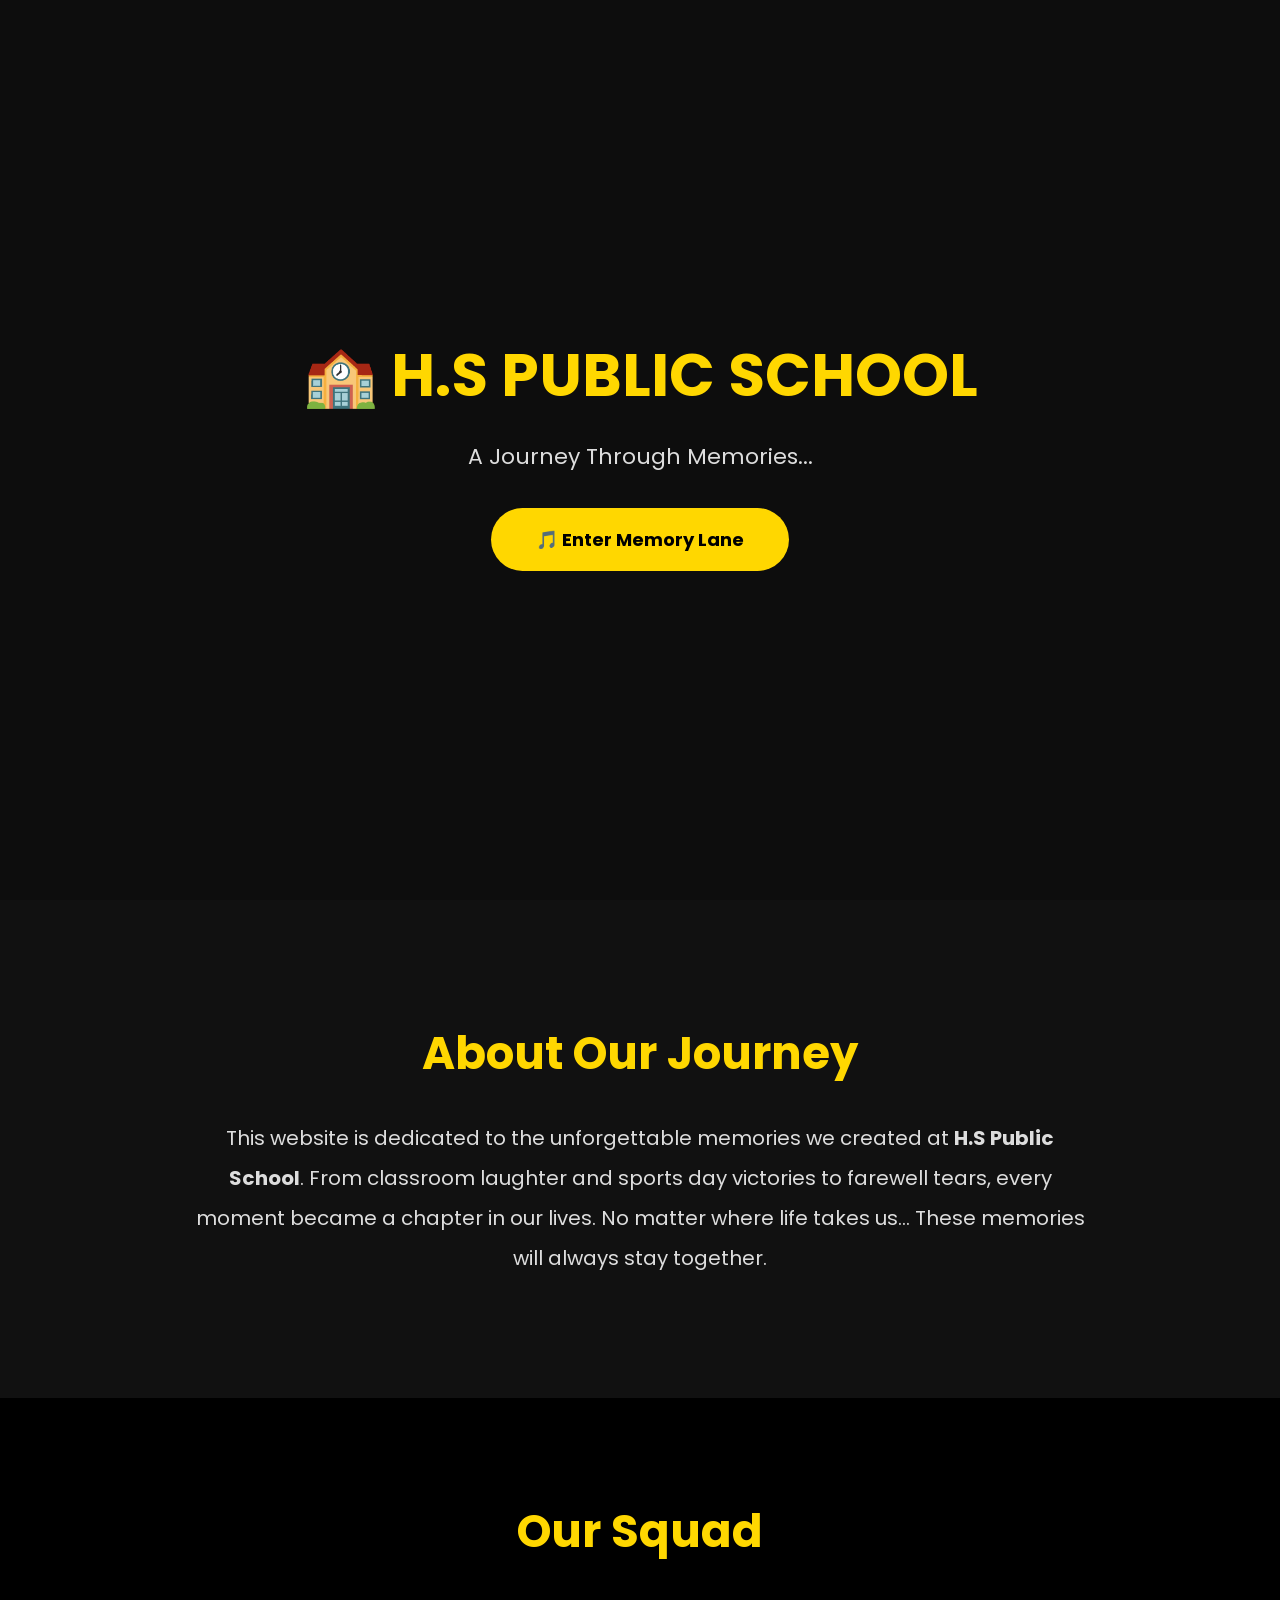
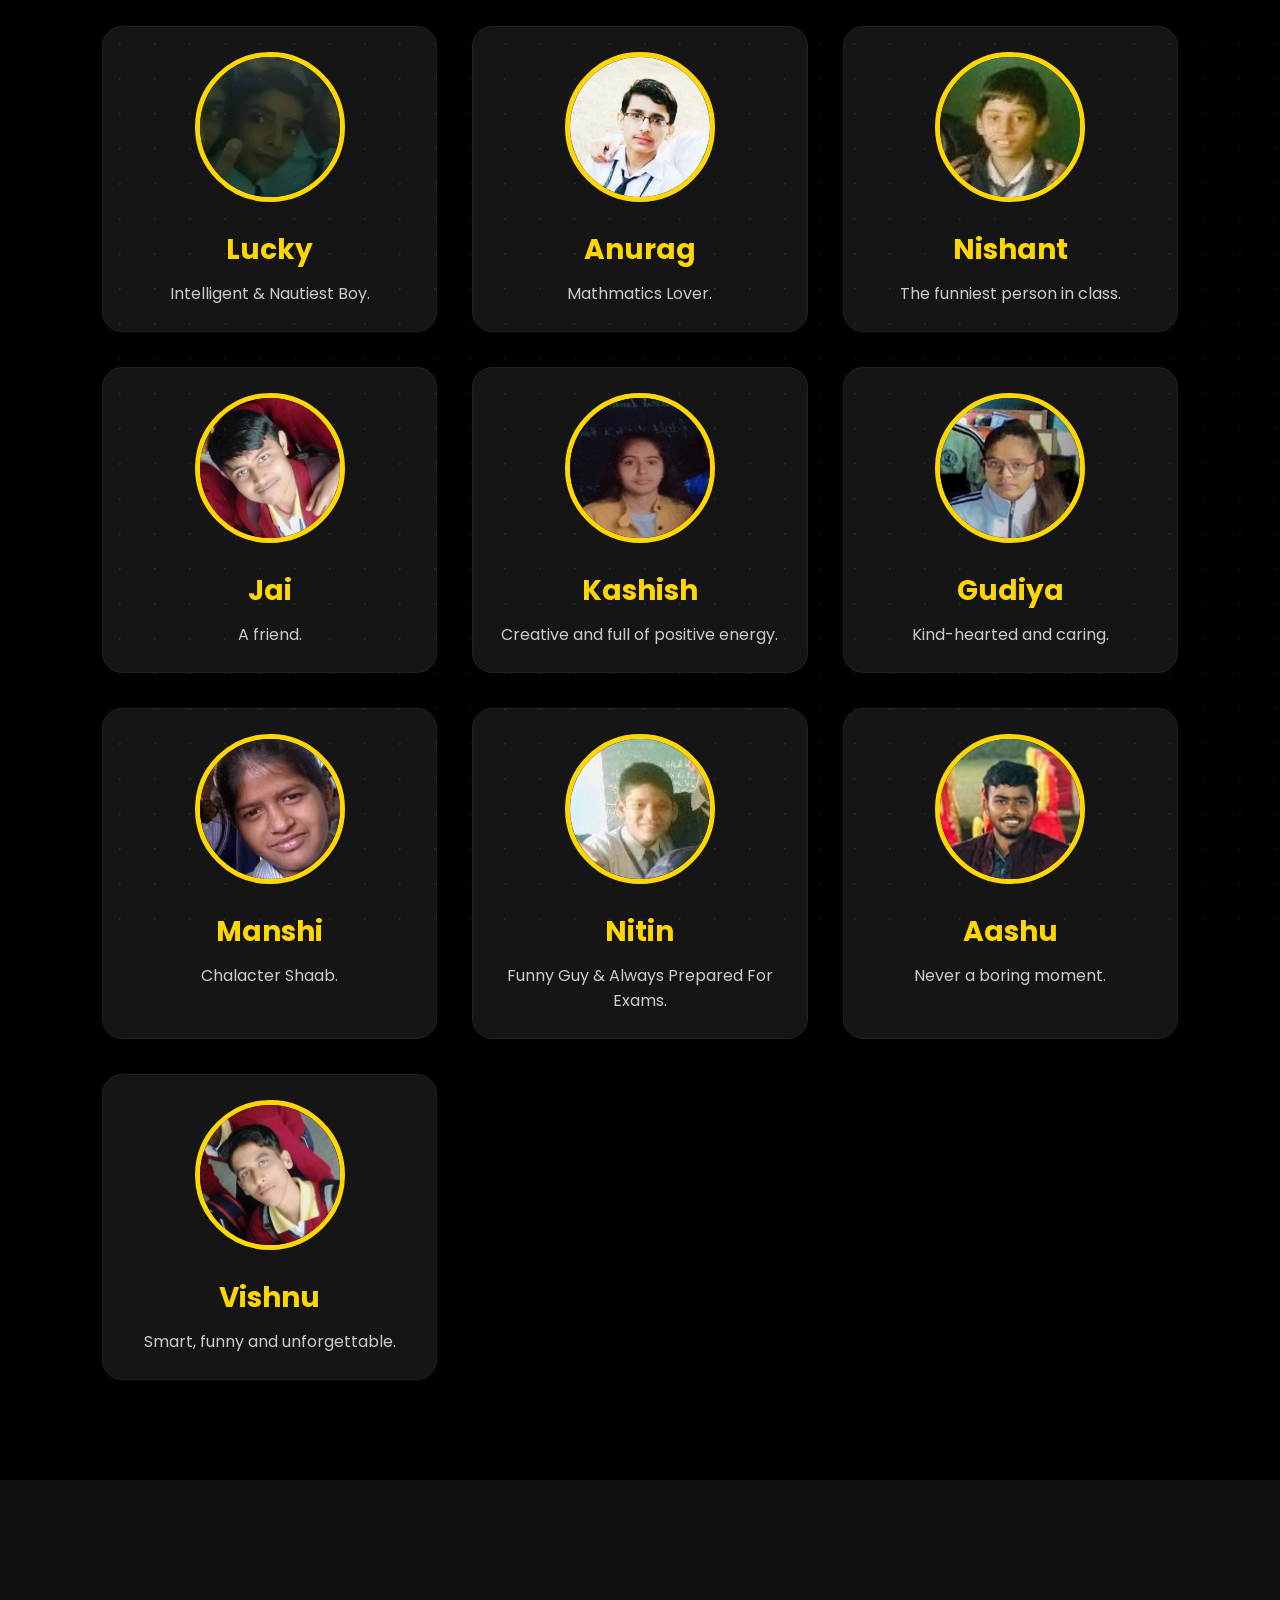
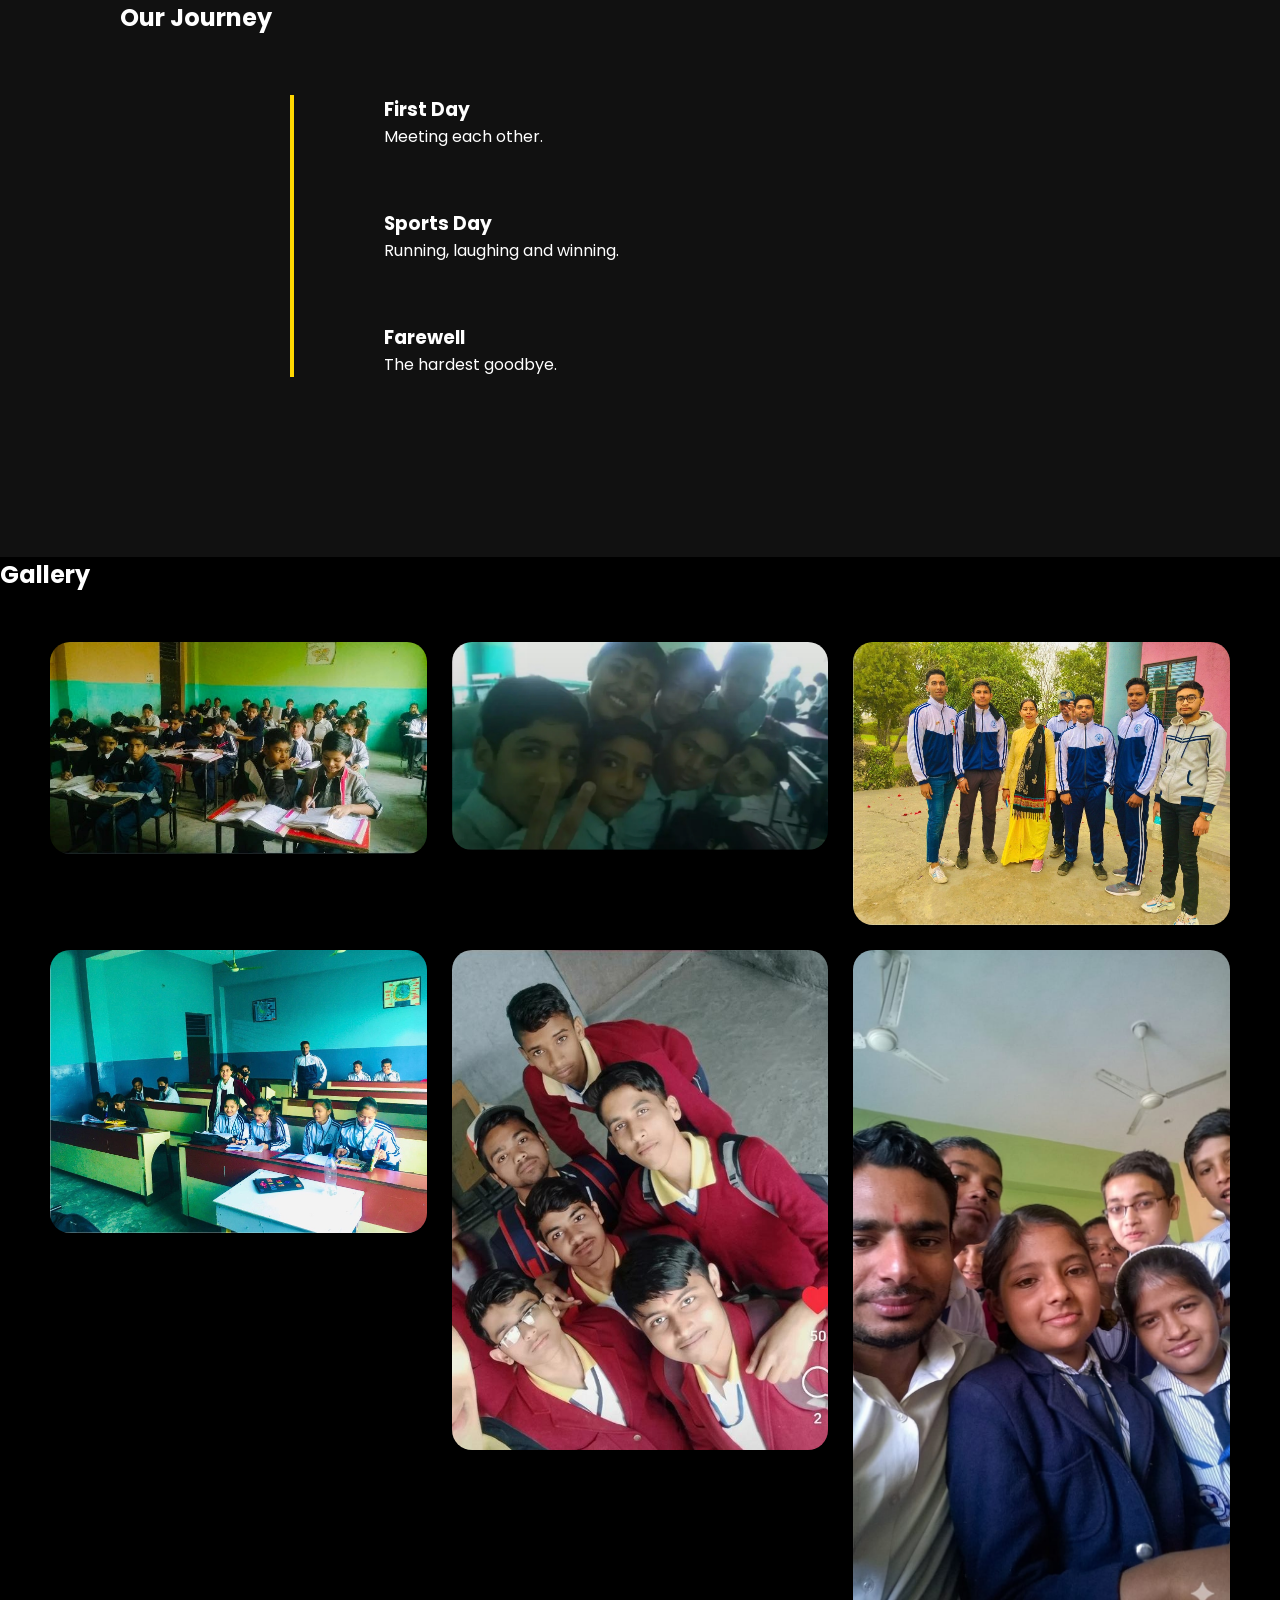
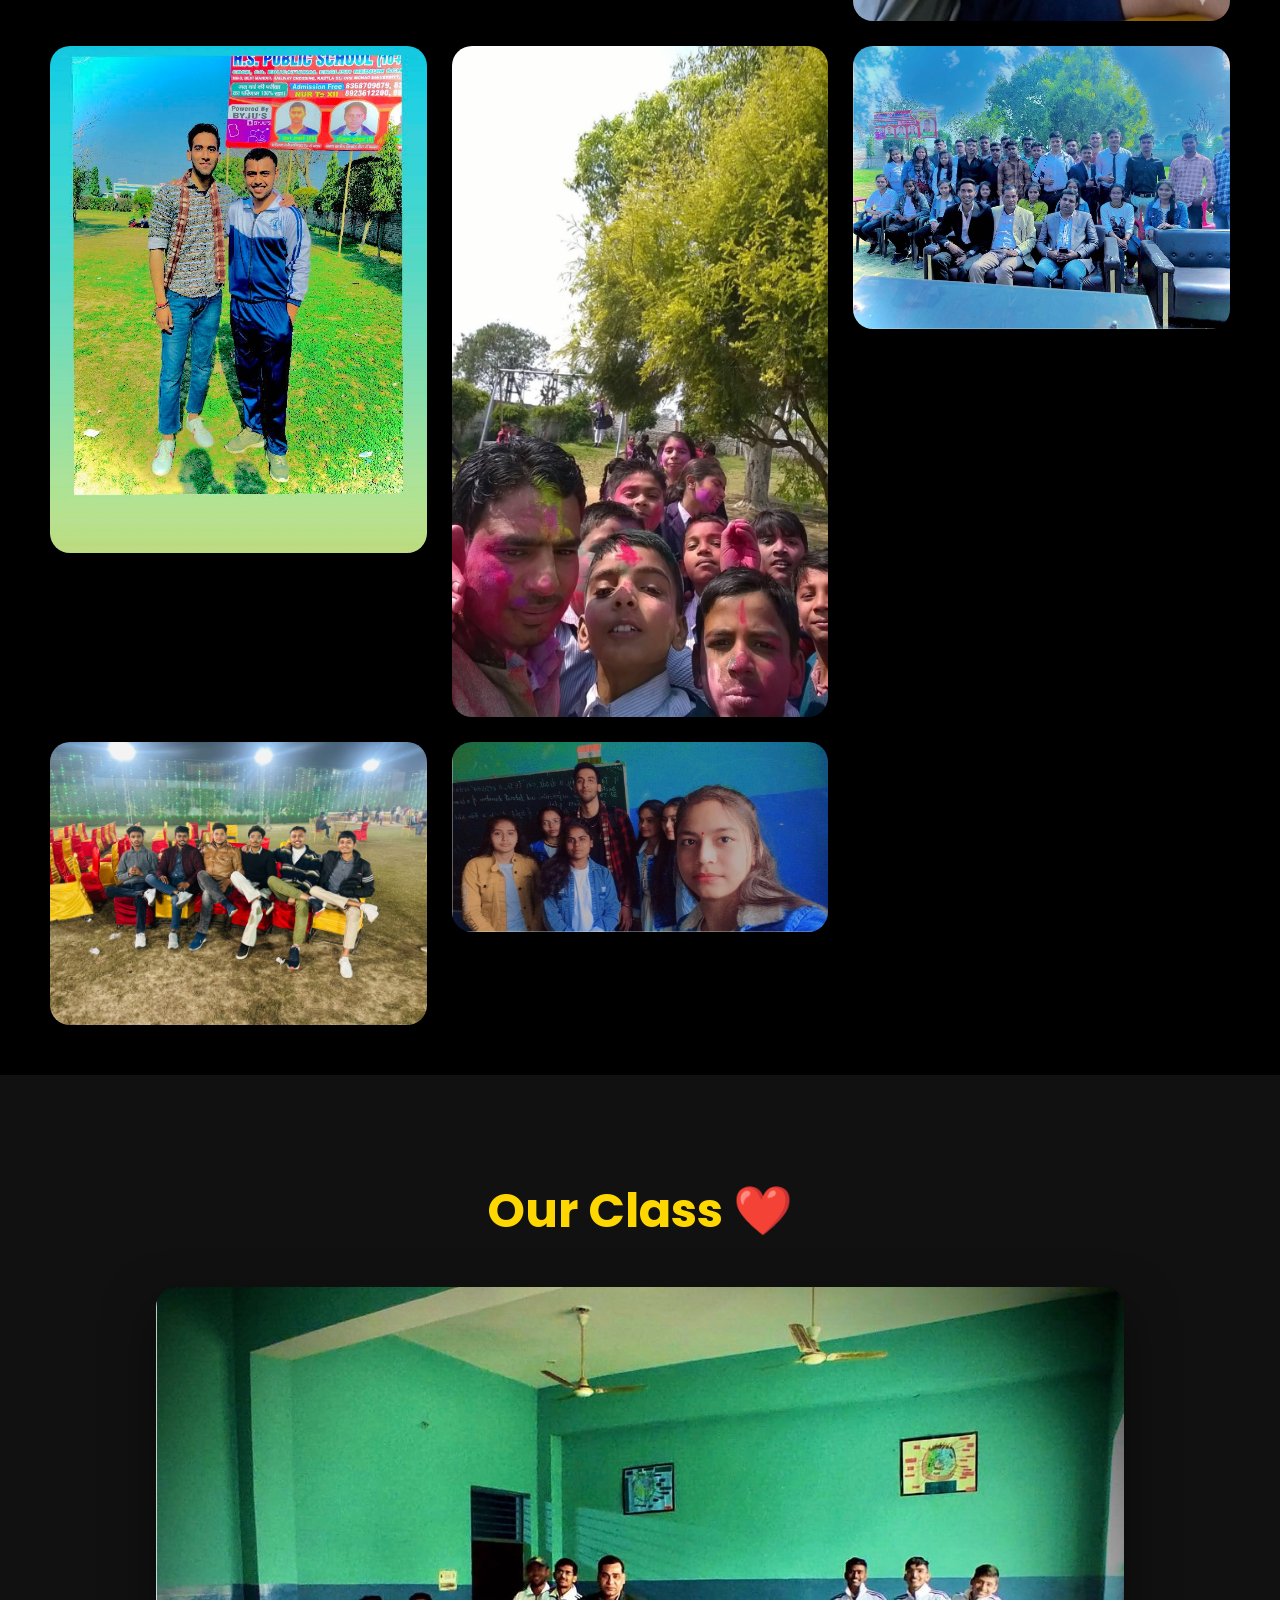
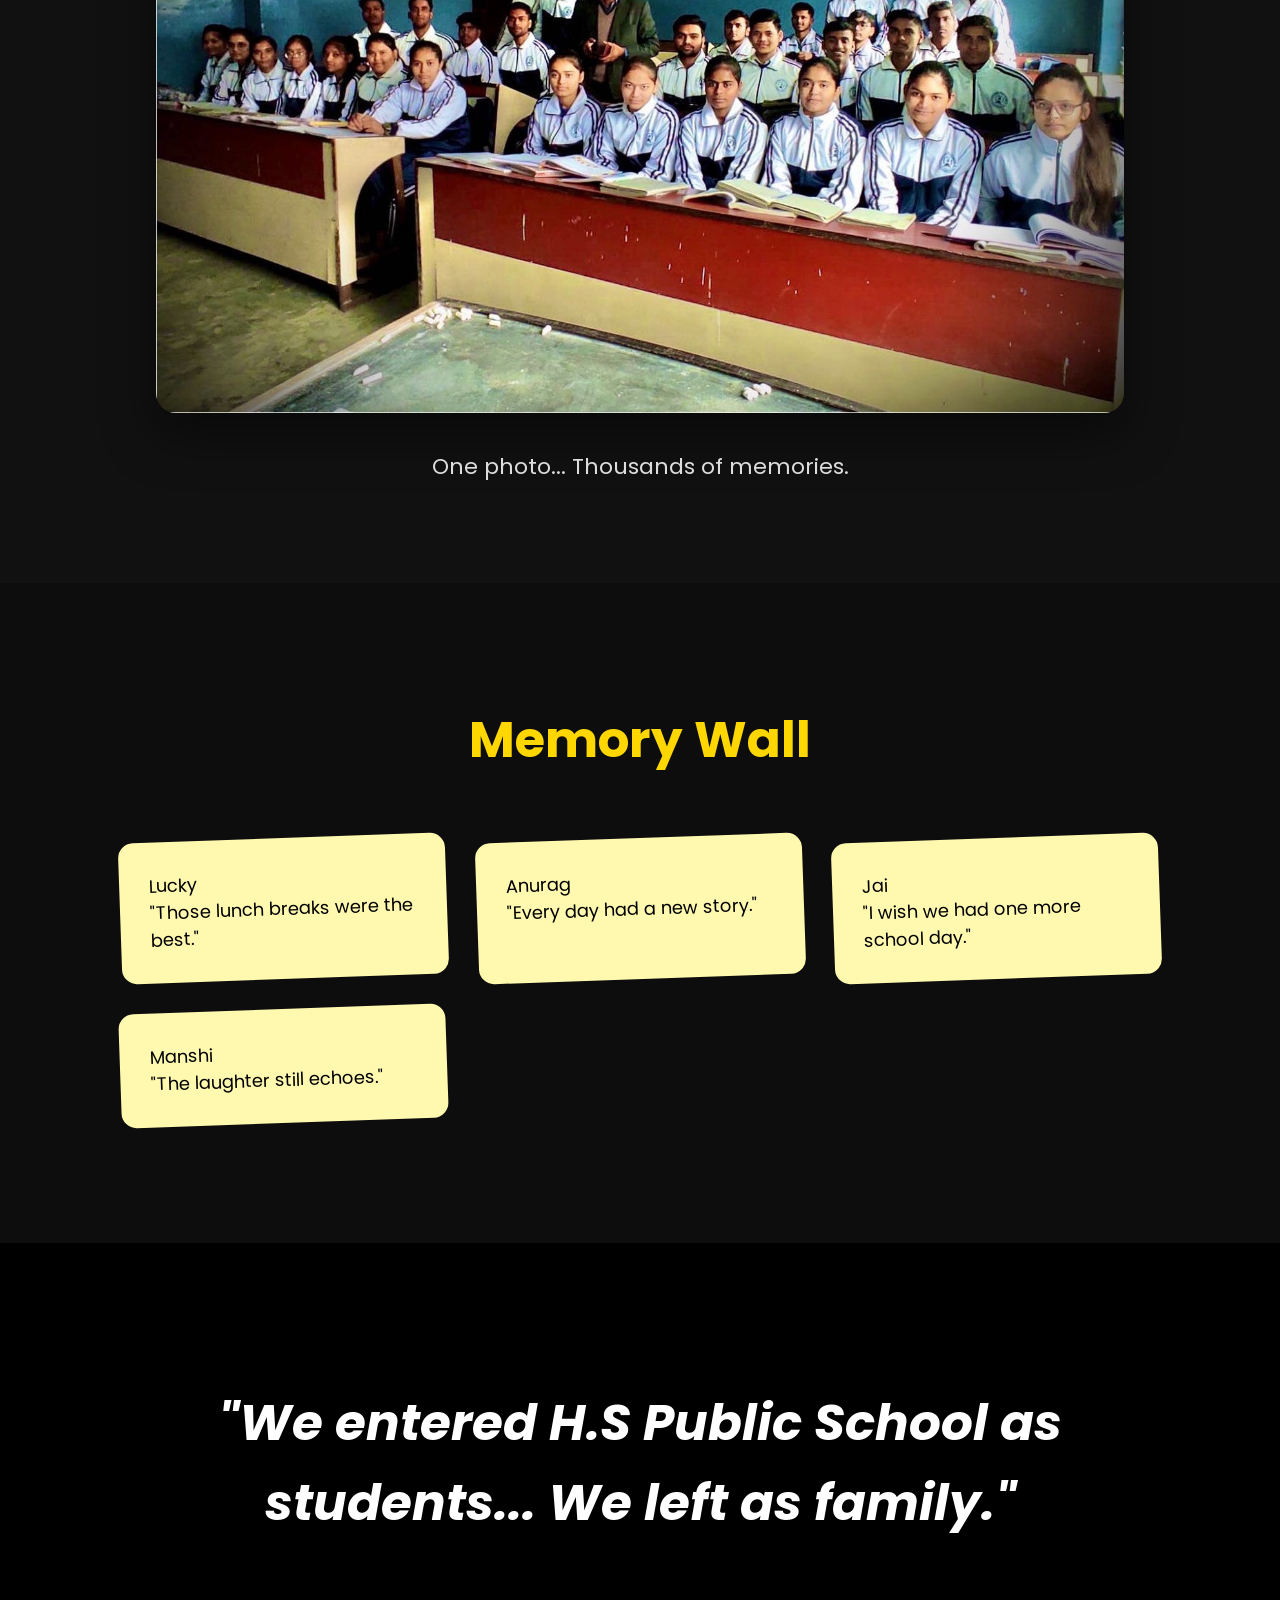
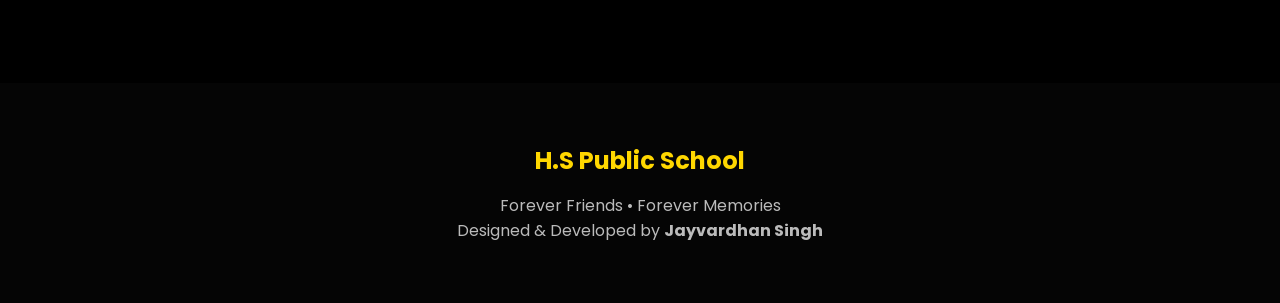
==== index.html @ 2dce5b9e "Update Website" ====
<!DOCTYPE html>
<html lang="en">
<head>

<meta charset="UTF-8">
<meta name="viewport" content="width=device-width, initial-scale=1.0">

<title>H.S Public School | Memories</title>

<link rel="stylesheet" href="css/style.css">

<link rel="preconnect" href="https://fonts.googleapis.com">
<link rel="preconnect" href="https://fonts.gstatic.com" crossorigin>

<link href="https://fonts.googleapis.com/css2?family=Poppins:wght@300;400;500;600;700&display=swap" rel="stylesheet">

</head>

<body>

<audio id="bgMusic" loop>
    <source src="assets/audio/memories.mp3" type="audio/mp3">
</audio>

<div class="loader">

<h1>🏫 H.S PUBLIC SCHOOL</h1>

<p>A Journey Through Memories...</p>

<button id="enterBtn">
🎵 Enter Memory Lane
</button>

</div>



<!-- ================= NAVBAR ================= -->

<nav class="navbar">

    <div class="logo">
        H.S Public School
    </div>

    <ul>

        <li><a href="#">Home</a></li>
        <li><a href="#about">About</a></li>
        <li><a href="#friends">Friends</a></li>
        <li><a href="#gallery">Gallery</a></li>
        <li><a href="#timeline">Timeline</a></li>

    </ul>

</nav>


<!-- ================= HERO ================= -->

<section class="hero">

<div class="overlay"></div>

<div class="hero-content">

<h1>H.S Public School</h1>

<h2>Forever Friends ❤️</h2>

<p>

School ends...
Friendship never does.

</p>

<a href="#friends" class="btn">
Meet Our Squad
</a>

</div>

</section>


<!-- ================= ABOUT ================= -->

<section id="about" class="about">

<h2>About Our Journey</h2>

<p>

This website is dedicated to the unforgettable memories we created at
<strong>H.S Public School</strong>.

From classroom laughter and sports day victories to farewell tears,
every moment became a chapter in our lives.

No matter where life takes us...

These memories will always stay together.

</p>

</section>


<!-- ================= FRIENDS ================= -->

<section id="friends" class="friends">

<h2>Our Squad</h2>

<div class="friends-grid">

<div class="card">
<img src="assets/images/friends/lucky.jpeg">
<h3>Lucky</h3>
<p>Intelligent & Nautiest Boy.</p>
</div>

<div class="card">
<img src="assets/images/friends/anurag.jpeg">
<h3>Anurag</h3>
<p>Mathmatics Lover.</p>
</div>

<div class="card">
<img src="assets/images/friends/nishant2.jpeg">
<h3>Nishant</h3>
<p>The funniest person in class.</p>
</div>

<div class="card">
<img src="assets/images/friends/jai.jpeg">
<h3>Jai</h3>
<p>A friend.</p>
</div>

<div class="card">
<img src="assets/images/friends/kashish.jpeg">
<h3>Kashish</h3>
<p>Creative and full of positive energy.</p>
</div>

<div class="card">
<img src="assets/images/friends/gudiya.jpeg">
<h3>Gudiya</h3>
<p>Kind-hearted and caring.</p>
</div>

<div class="card">
<img src="assets/images/friends/manshi.jpeg">
<h3>Manshi</h3>
<p>Chalacter Shaab.</p>
</div>

<div class="card">
<img src="assets/images/friends/nitin.jpeg">
<h3>Nitin</h3>
<p>Funny Guy & Always Prepared For Exams.</p>
</div>

<div class="card">
<img src="assets/images/friends/aashu.jpeg">
<h3>Aashu</h3>
<p>Never a boring moment.</p>
</div>

<div class="card">
<img src="assets/images/friends/vishnu.jpeg">
<h3>Vishnu</h3>
<p>Smart, funny and unforgettable.</p>
</div>

<div class="planes">

🛩️

</div>

<div class="particles"></div>

</div>



</section>

<section id="timeline">

<h2>Our Journey</h2>

<div class="line">

<div class="event">

<h3>First Day</h3>

<p>Meeting each other.</p>

</div>

<div class="event">

<h3>Sports Day</h3>

<p>Running, laughing and winning.</p>

</div>

<div class="event">

<h3>Farewell</h3>

<p>The hardest goodbye.</p>

</div>

</div>

</section>

<section id="gallery">

<h2>Gallery</h2>

<div class="gallery">

<img src="assets/images/gallery1.jpg">

<img src="assets/images/gallery2.jpeg">

<img src="assets/images/gallery3.jpeg">

<img src="assets/images/gallery4.jpeg">

<img src="assets/images/gallery5.jpeg">

<img src="assets/images/gallery7.jpeg">
<img src="assets/images/gallery8.jpeg">
<img src="assets/images/gallery9.jpeg">
<img src="assets/images/gallery10.jpeg">
<img src="assets/images/gallery11.jpeg">
<img src="assets/images/gallery12.jpeg">

</div>

</section>

<section class="class-photo">

<h2>Our Class ❤️</h2>

<img src="assets/images/class.jpeg" alt="Class Photo">

<p>

One photo...

Thousands of memories.

</p>

</section>

<section class="memory-wall">

<h2>Memory Wall</h2>

<div class="notes">

<div class="note">

Lucky

<p>

"Those lunch breaks were the best."

</p>

</div>

<div class="note">

Anurag

<p>

"Every day had a new story."

</p>

</div>

<div class="note">

Jai

<p>

"I wish we had one more school day."

</p>

</div>

<div class="note">

Manshi

<p>

"The laughter still echoes."

</p>

</div>

</div>

</section>

<section class="quote">

<h1>

"We entered H.S Public School as students...

We left as family."

</h1>

</section>

<footer>

<h2>

H.S Public School

</h2>

<p>

Forever Friends • Forever Memories

</p>

<p>

Designed & Developed by

<strong>Jayvardhan Singh</strong>

</p>

</footer>

<script src="js/script.js"></script>

</body>
</html>
---- css/style.css ----
*{
margin:0;
padding:0;
box-sizing:border-box;
font-family:'Poppins',sans-serif;
scroll-behavior:smooth;
}

body{

background:#000;
overflow-x:hidden;
color:white;

}

.loader{

position:fixed;
width:100%;
height:100vh;

background:#0d0d0d;

display:flex;
flex-direction:column;

justify-content:center;
align-items:center;

z-index:999;

transition:1s;

}

.loader h1{

font-size:60px;
color:#FFD700;

margin-bottom:20px;

}

.loader p{

font-size:22px;

margin-bottom:35px;

color:#ddd;

}

.loader button{

padding:18px 45px;

font-size:18px;

border:none;

border-radius:50px;

cursor:pointer;

background:#FFD700;

color:black;

font-weight:bold;

transition:.4s;

}

.loader button:hover{

transform:scale(1.08);

}

.hero{

height:100vh;

background:url("assets/images/hero.jpg") center center/cover;

position:relative;

display:flex;

justify-content:center;

align-items:center;

text-align:center;

}

.overlay{

position:absolute;

width:100%;
height:100%;

background:rgba(0,0,0,.65);

}

.hero-content{

position:relative;

max-width:800px;

padding:20px;

z-index:2;

animation:fadeUp 2s;

}

.hero-content h1{

font-size:70px;

color:#FFD700;

margin-bottom:15px;

}

.hero-content h2{

font-size:34px;

margin-bottom:20px;

}

.hero-content p{

font-size:18px;

line-height:35px;

margin-bottom:40px;

}

.btn{

padding:18px 45px;

background:#FFD700;

text-decoration:none;

color:black;

font-weight:bold;

border-radius:50px;

transition:.4s;

}

.btn:hover{

transform:translateY(-5px);

}

@keyframes fadeUp{

from{

opacity:0;

transform:translateY(60px);

}

to{

opacity:1;

transform:translateY(0);

}

}

@media(max-width:768px){

.hero-content h1{

font-size:42px;

}

.hero-content h2{

font-size:22px;

}

.loader h1{

font-size:35px;

}

.loader p{

font-size:16px;

}

}

/* NAVBAR */

.navbar{

position:fixed;

top:0;

left:0;

width:100%;

display:flex;

justify-content:space-between;

align-items:center;

padding:20px 8%;

background:rgba(0,0,0,.6);

backdrop-filter:blur(10px);

z-index:100;

}

.logo{

font-size:28px;

font-weight:bold;

color:#FFD700;

}

.navbar ul{

display:flex;

gap:35px;

list-style:none;

}

.navbar a{

color:white;

text-decoration:none;

transition:.3s;

}

.navbar a:hover{

color:#FFD700;

}

/* ABOUT */

.about{

padding:120px 10%;

text-align:center;

background:#111;

}

.about h2{

font-size:45px;

color:#FFD700;

margin-bottom:30px;

}

.about p{

font-size:20px;

line-height:40px;

max-width:900px;

margin:auto;

color:#ddd;

}

/* FRIENDS */

.friends{

padding:100px 8%;

background:#000;

}

.friends h2{

text-align:center;

font-size:45px;

color:#FFD700;

margin-bottom:60px;

}

.friends-grid{

display:grid;

grid-template-columns:repeat(auto-fit,minmax(250px,1fr));

gap:35px;

}

.card{

background:#151515;

padding:25px;

border-radius:20px;

text-align:center;

transition:.5s;

border:1px solid #222;

}

.card:hover{

transform:translateY(-12px);

box-shadow:0 0 30px rgba(255,215,0,.35);

}

.card img{

width:150px;

height:150px;

object-fit:cover;

border-radius:50%;

border:5px solid #FFD700;

margin-bottom:20px;

}

.card h3{

font-size:28px;

margin-bottom:10px;

color:#FFD700;

}

.card p{

color:#ccc;

}

#intro{

position:fixed;

top:0;

left:0;

width:100%;

height:100vh;

background:black;

display:none;

justify-content:center;

align-items:center;

overflow:hidden;

z-index:999;

}

#intro video{

width:100%;

height:100%;

object-fit:cover;

filter:brightness(.45);

}

.intro-text{

position:absolute;

text-align:center;

color:white;

}

.intro-text h1{

font-size:70px;

margin-bottom:20px;

}

.intro-text p{

font-size:22px;

}

.planes{

position:fixed;

font-size:50px;

top:20%;

left:-100px;

animation:fly 12s linear infinite;

z-index:5;

}

@keyframes fly{

0%{

left:-100px;

top:80%;

transform:rotate(10deg);

}

100%{

left:110%;

top:15%;

transform:rotate(-20deg);

}

}

.particles{

position:fixed;

width:100%;

height:100%;

background-image:

radial-gradient(white 1px, transparent 1px);

background-size:35px 35px;

opacity:.08;

pointer-events:none;

animation:move 30s linear infinite;

}

@keyframes move{

from{

transform:translateY(0);

}

to{

transform:translateY(-800px);

}

}

#timeline{

padding:120px;

background:#111;

}

.line{

border-left:4px solid gold;

margin:auto;

max-width:700px;

}

.event{

margin:60px;

padding-left:30px;

}

.gallery{

display:grid;

grid-template-columns:repeat(auto-fit,minmax(300px,1fr));

gap:25px;

padding:50px;

}

.gallery img{

width:100%;

border-radius:20px;

transition:.5s;

cursor:pointer;

}

.gallery img:hover{

transform:scale(1.08);

}

.class-photo{

padding:100px 8%;

text-align:center;

background:#111;

}

.class-photo h2{

font-size:48px;

color:#FFD700;

margin-bottom:40px;

}

.class-photo img{

width:90%;

max-width:1000px;

border-radius:20px;

box-shadow:0 20px 50px rgba(0,0,0,.5);

transition:.5s;

}

.class-photo img:hover{

transform:scale(1.03);

}

.class-photo p{

margin-top:30px;

font-size:22px;

color:#ddd;

}

.memory-wall{

padding:120px;

background:#0d0d0d;

}

.memory-wall h2{

text-align:center;

font-size:50px;

margin-bottom:60px;

color:#FFD700;

}

.notes{

display:grid;

grid-template-columns:repeat(auto-fit,minmax(250px,1fr));

gap:30px;

}

.note{

background:#fff9b0;

color:#000;

padding:30px;

border-radius:15px;

transform:rotate(-2deg);

transition:.4s;

font-size:18px;

}

.note:hover{

transform:rotate(0deg) scale(1.05);

}

.quote{

padding:140px 10%;

text-align:center;

background:black;

}

.quote h1{

font-size:50px;

line-height:80px;

color:white;

font-style:italic;

}

footer{

padding:60px;

text-align:center;

background:#050505;

color:#bbb;

}

footer h2{

color:#FFD700;

margin-bottom:15px;

}
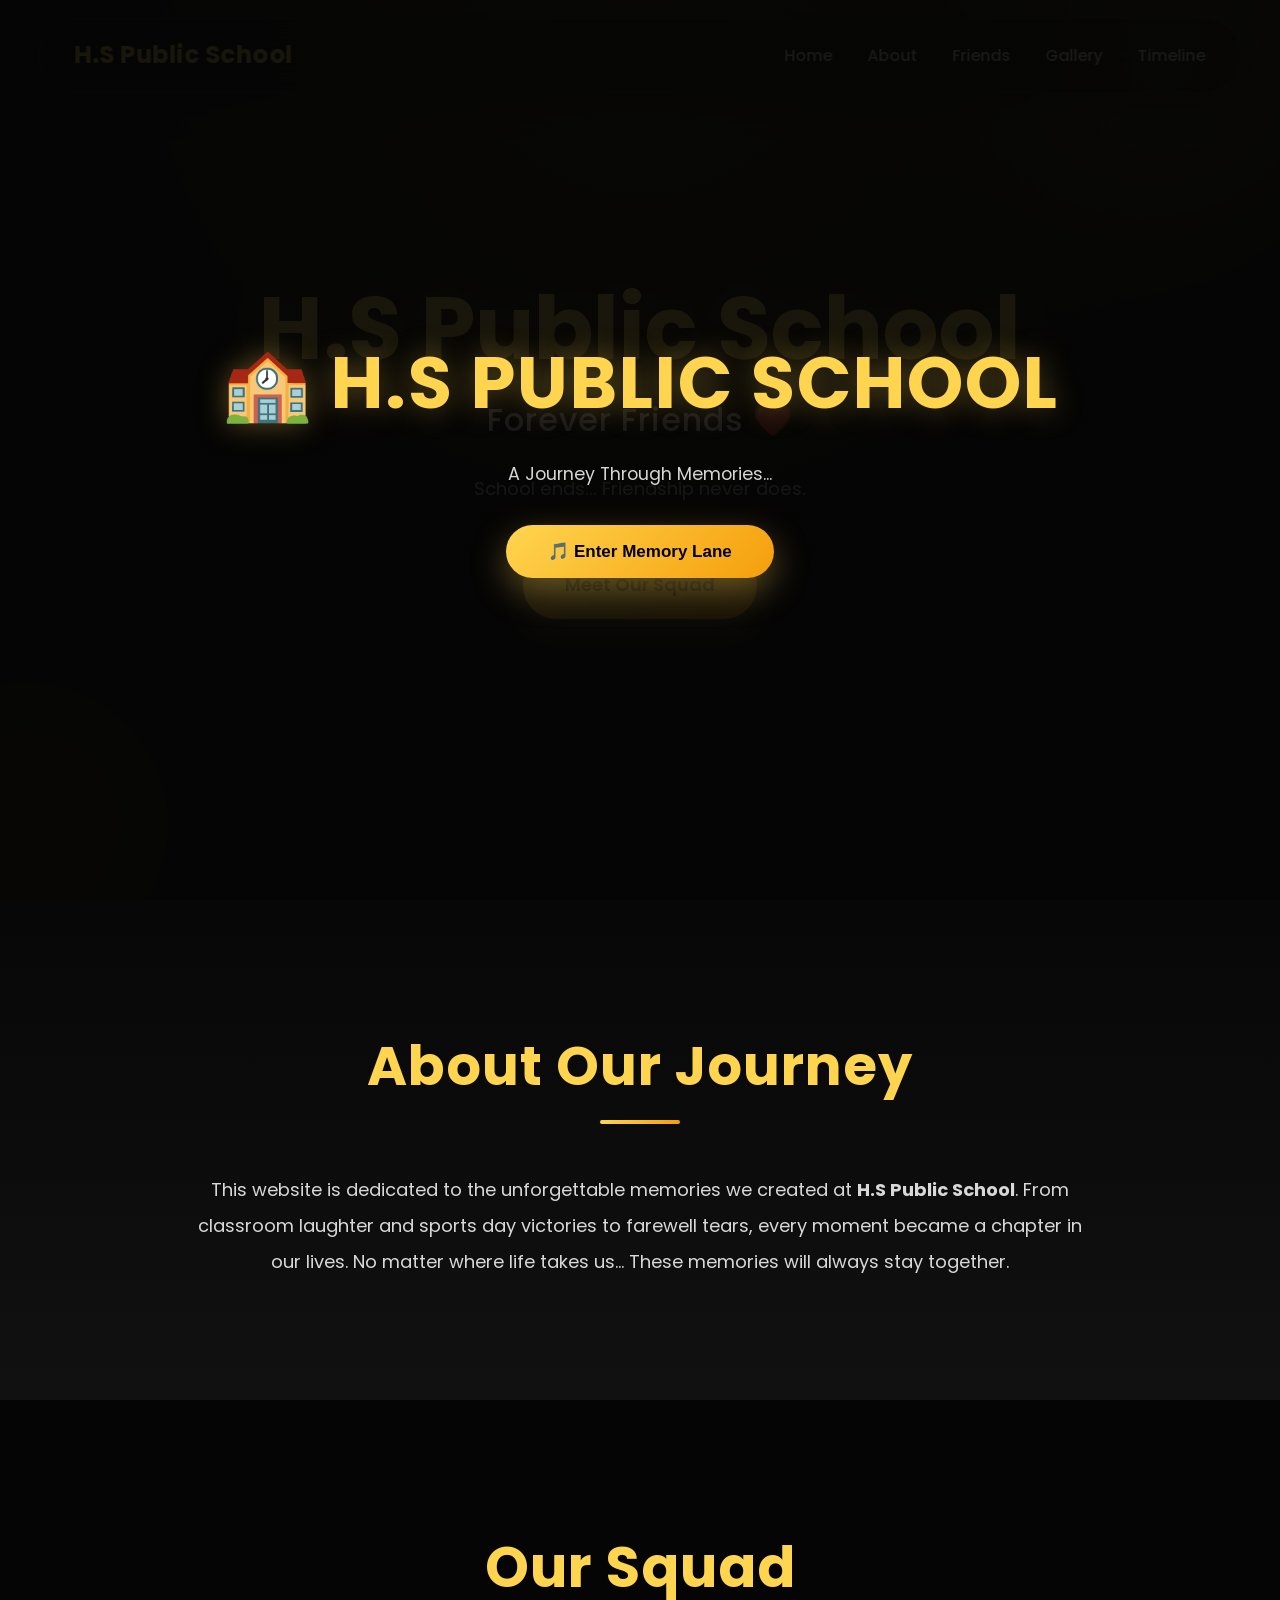
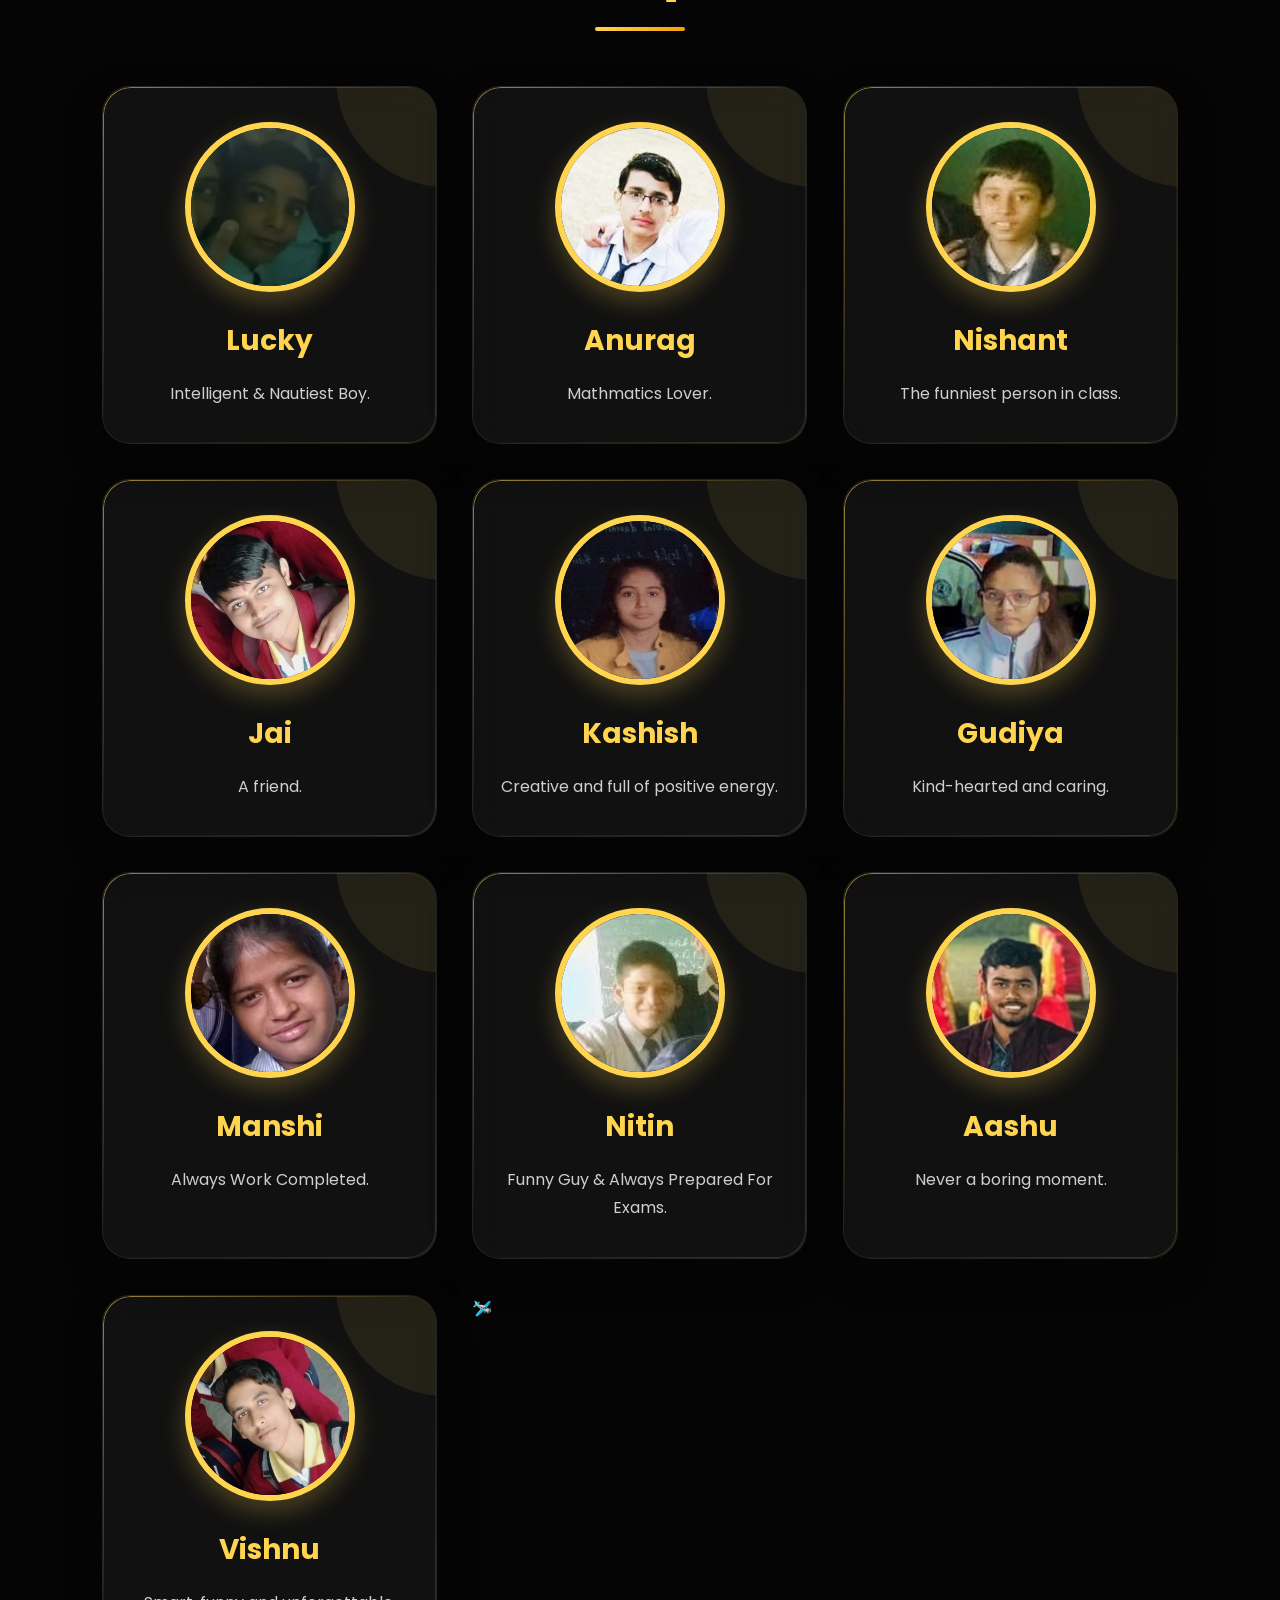
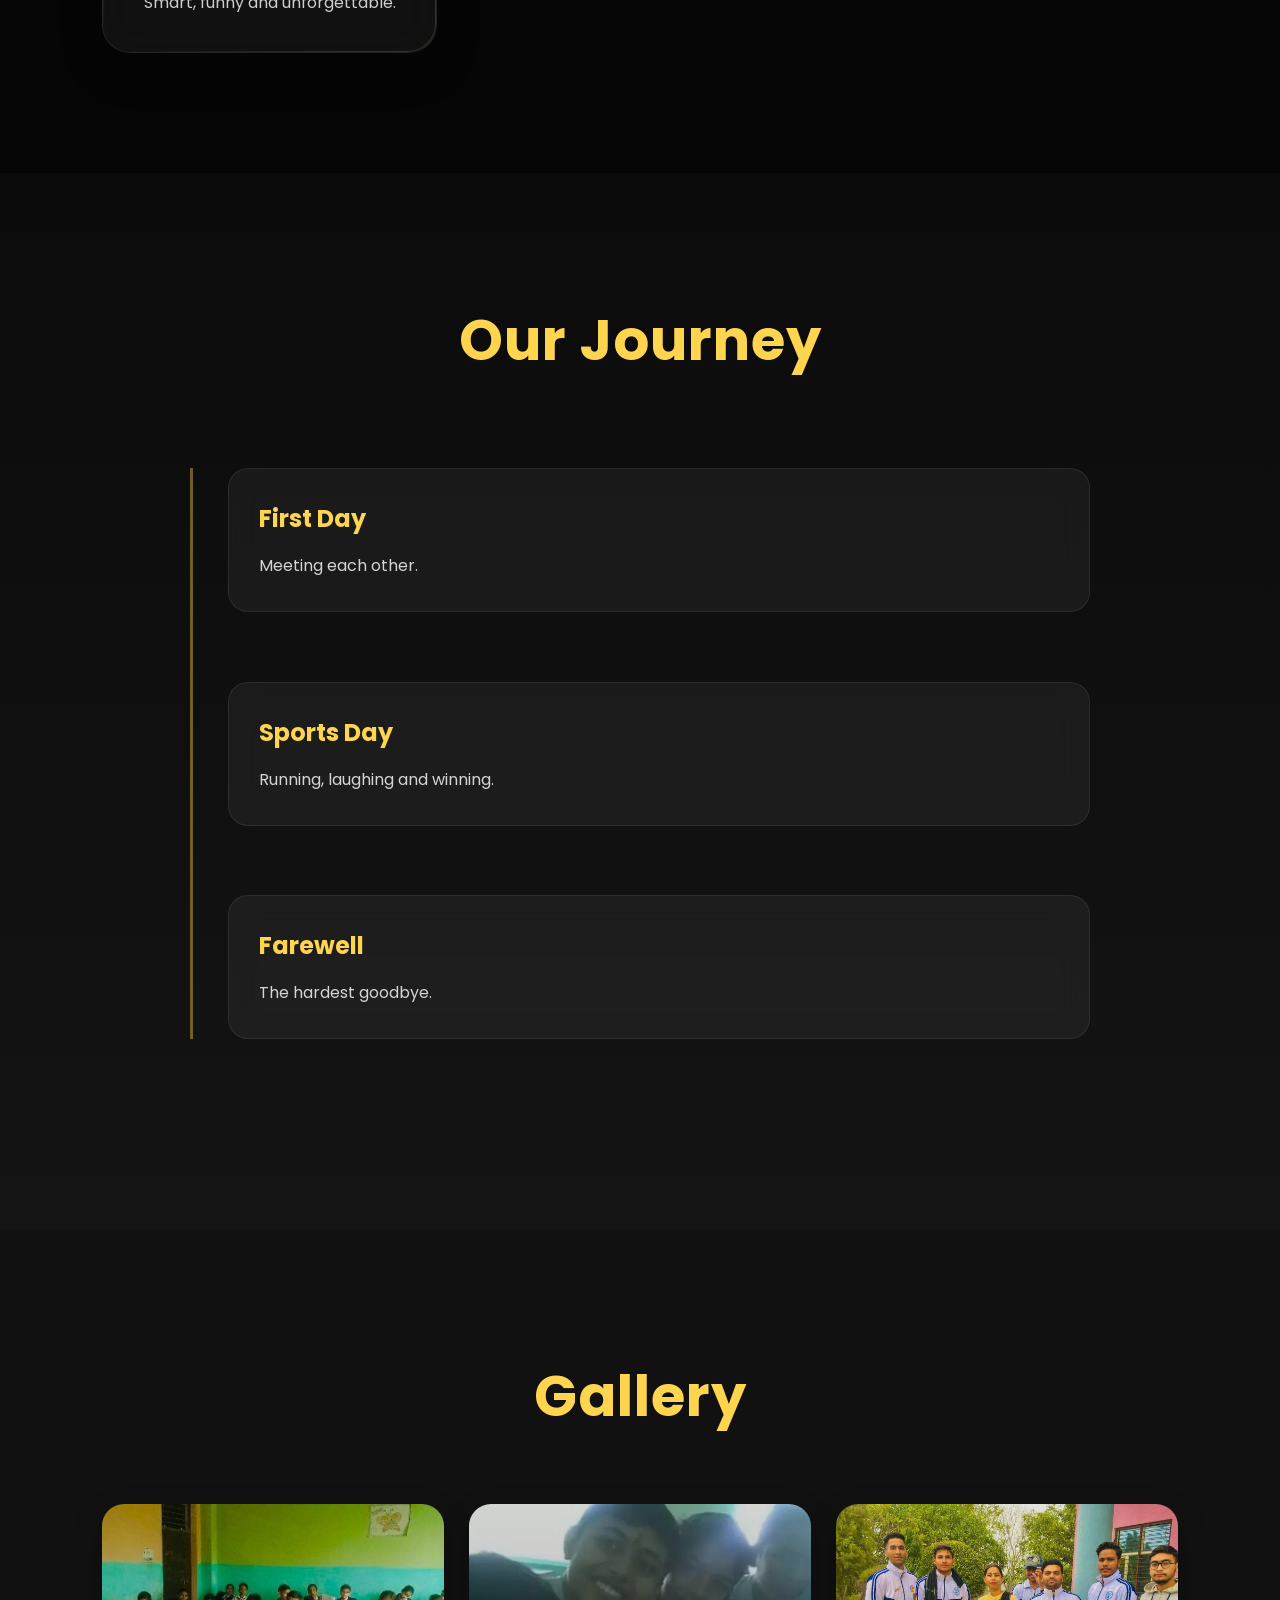
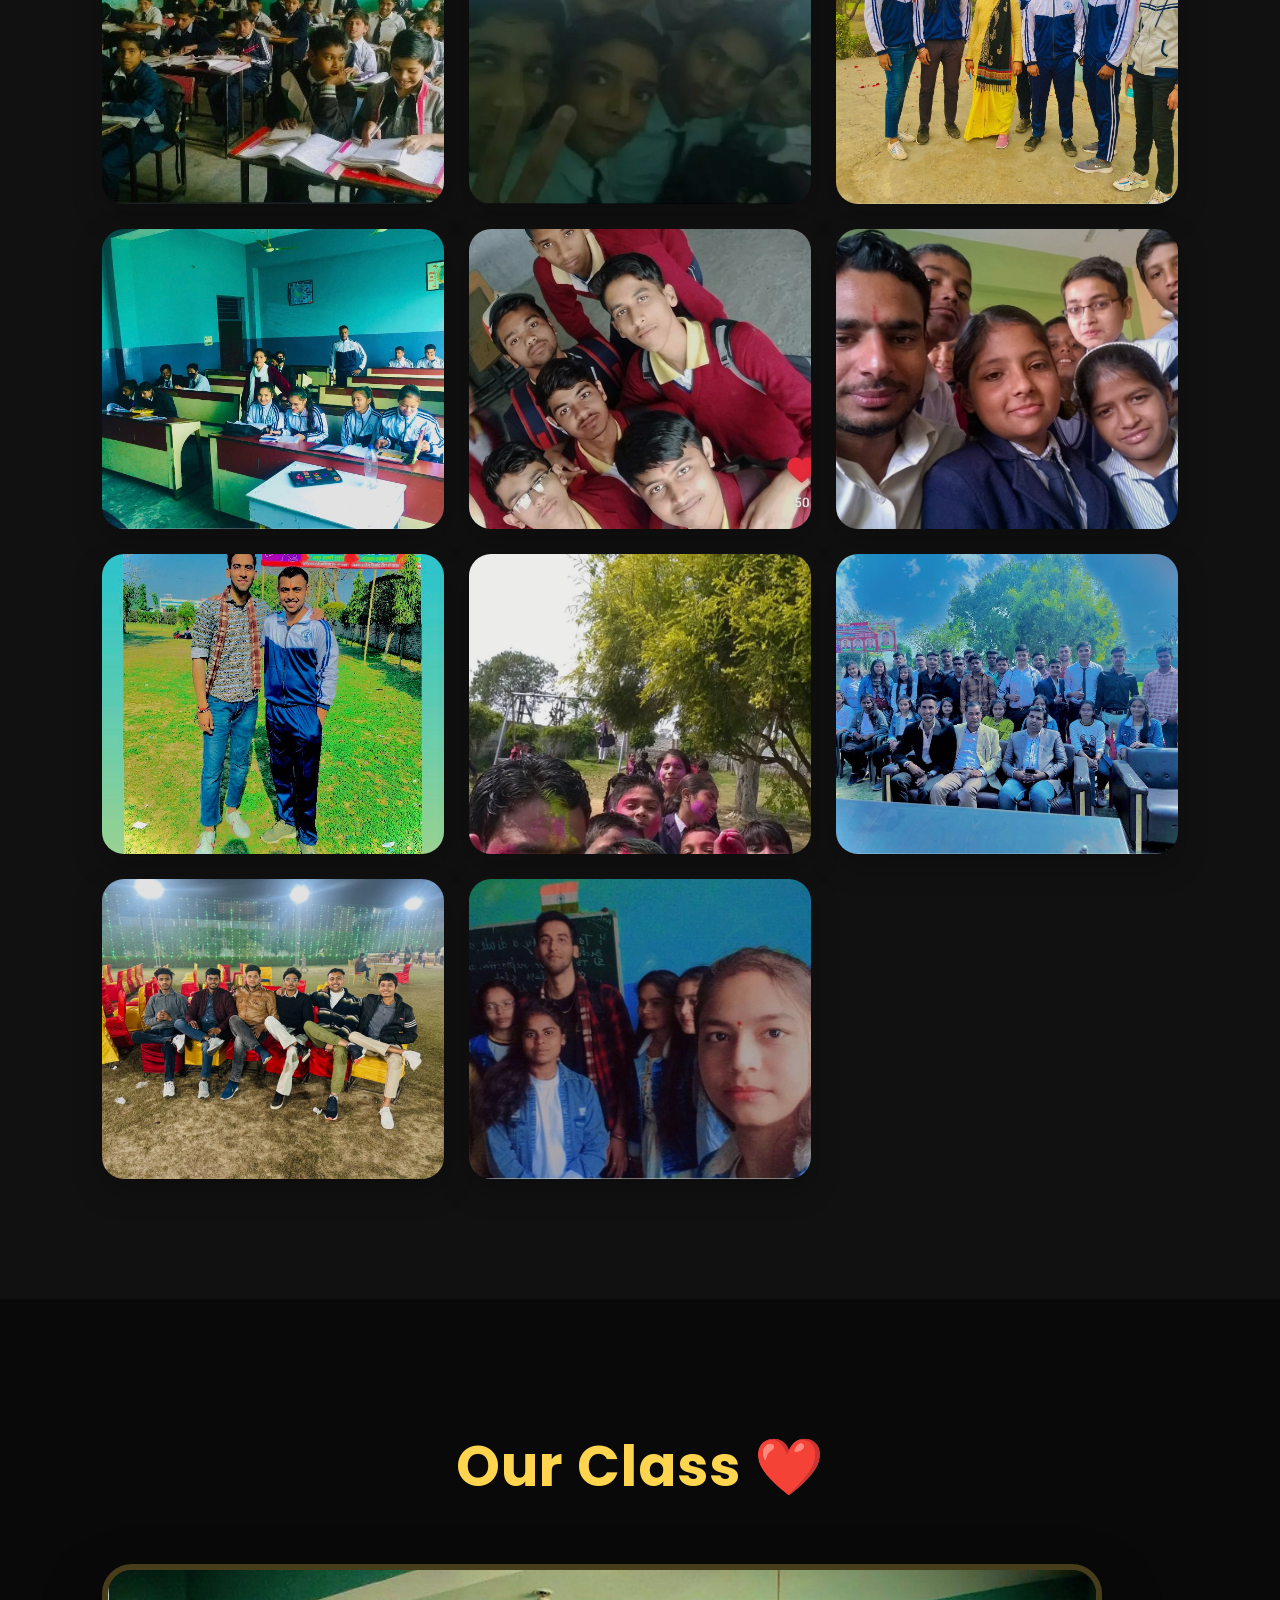
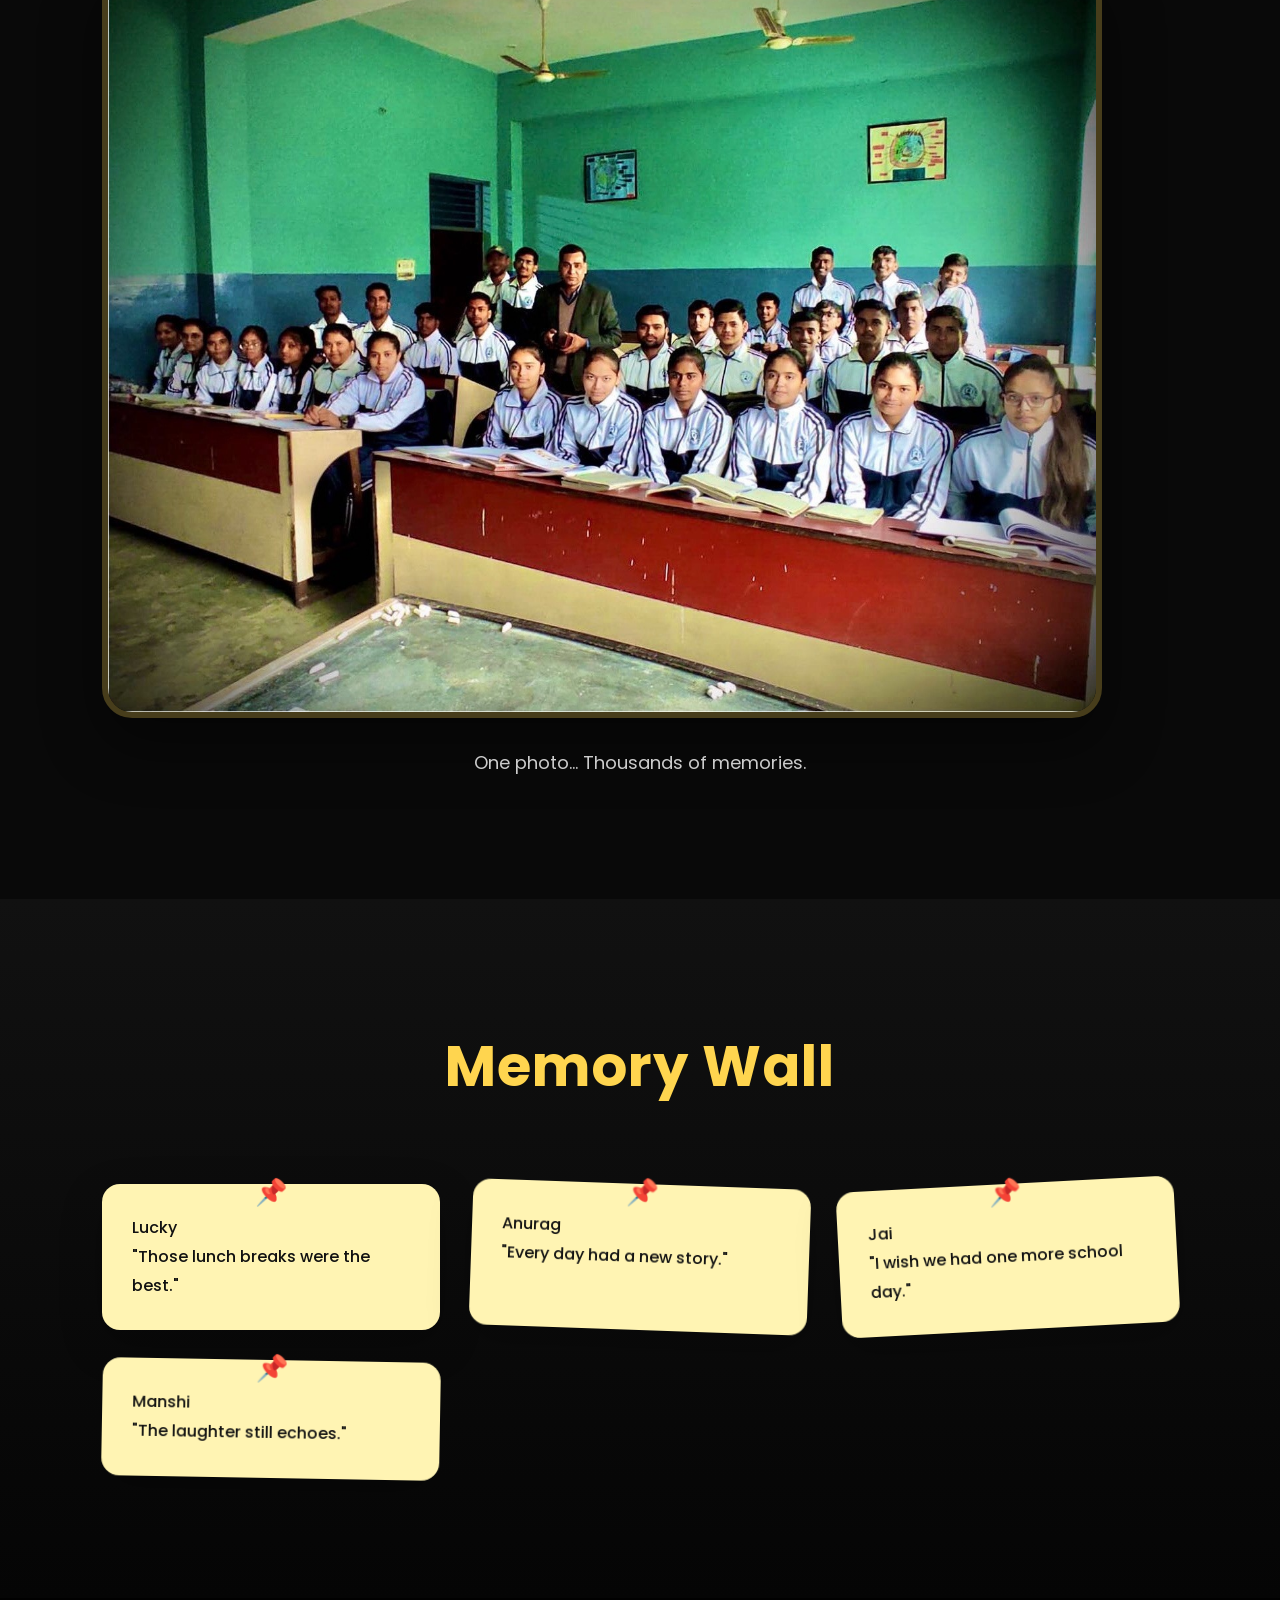
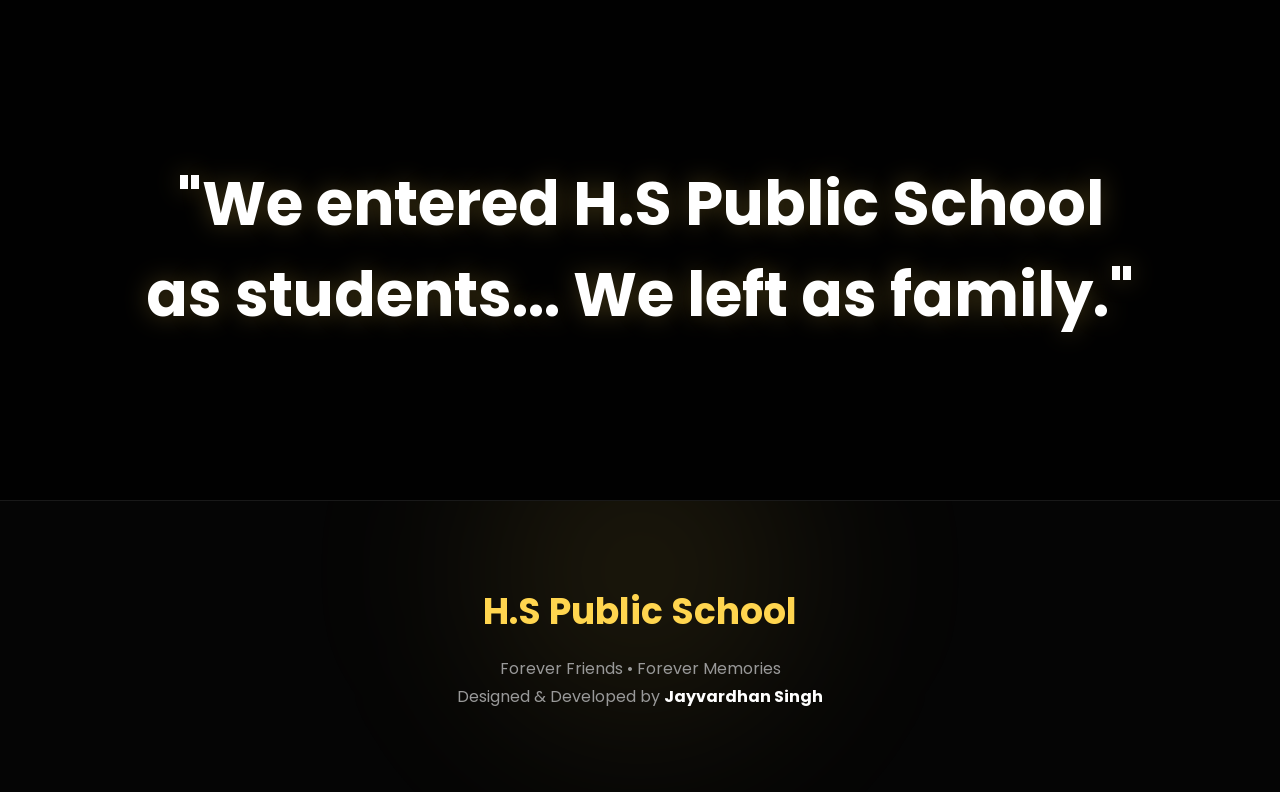
==== commit cf3c7714: "Update Website" ====
--- a/index.html
+++ b/index.html
@@ -155,7 +155,7 @@
 <div class="card">
 <img src="assets/images/friends/manshi.jpeg">
 <h3>Manshi</h3>
-<p>Chalacter Shaab.</p>
+<p>Always Work Completed.</p>
 </div>
 
 <div class="card">
--- a/css/style.css
+++ b/css/style.css
@@ -1,755 +1,2287 @@
+/* ================================
+   GOOGLE FONT
+================================ */
+
+@import url('https://fonts.googleapis.com/css2?family=Poppins:wght@300;400;500;600;700;800&display=swap');
+
+/* ================================
+   RESET
+================================ */
+
 *{
 margin:0;
 padding:0;
 box-sizing:border-box;
+}
+
+html{
+scroll-behavior:smooth;
+}
+
+body{
+
 font-family:'Poppins',sans-serif;
-scroll-behavior:smooth;
-}
-
-body{
-
-background:#000;
+
+background:#050505;
+
+color:#fff;
+
 overflow-x:hidden;
-color:white;
-
-}
+
+line-height:1.7;
+
+}
+
+/* ================================
+   SCROLLBAR
+================================ */
+
+::-webkit-scrollbar{
+
+width:10px;
+
+}
+
+::-webkit-scrollbar-track{
+
+background:#111;
+
+}
+
+::-webkit-scrollbar-thumb{
+
+background:linear-gradient(#FFD54F,#F59E0B);
+
+border-radius:50px;
+
+}
+
+::-webkit-scrollbar-thumb:hover{
+
+background:#FFD700;
+
+}
+
+/* ================================
+   SELECTION
+================================ */
+
+::selection{
+
+background:#FFD700;
+
+color:#000;
+
+}
+
+/* ================================
+   ROOT COLORS
+================================ */
+
+:root{
+
+--gold:#FFD54F;
+
+--gold2:#F59E0B;
+
+--bg:#050505;
+
+--card:#111827;
+
+--text:#F8FAFC;
+
+--sub:#94A3B8;
+
+--glass:rgba(255,255,255,.08);
+
+--border:rgba(255,255,255,.10);
+
+--shadow:0 20px 45px rgba(0,0,0,.45);
+
+}
+
+/* ================================
+   SECTION
+================================ */
+
+section{
+
+padding:110px 8%;
+
+position:relative;
+
+overflow:hidden;
+
+}
+
+/* ================================
+   HEADINGS
+================================ */
+
+section h2{
+
+font-size:48px;
+
+font-weight:700;
+
+text-align:center;
+
+margin-bottom:55px;
+
+color:var(--gold);
+
+letter-spacing:1px;
+
+}
+
+/* ================================
+   LINKS
+================================ */
+
+a{
+
+text-decoration:none;
+
+color:inherit;
+
+}
+
+/* ================================
+   IMAGES
+================================ */
+
+img{
+
+max-width:100%;
+
+display:block;
+
+}
+
+/* ================================
+   BUTTON
+================================ */
+
+.btn{
+
+display:inline-flex;
+
+align-items:center;
+
+justify-content:center;
+
+padding:16px 42px;
+
+background:linear-gradient(135deg,var(--gold),var(--gold2));
+
+border-radius:60px;
+
+font-weight:600;
+
+font-size:17px;
+
+color:#111;
+
+transition:.35s;
+
+box-shadow:
+
+0 12px 30px rgba(255,213,79,.35);
+
+}
+
+.btn:hover{
+
+transform:translateY(-5px);
+
+box-shadow:
+
+0 20px 45px rgba(255,213,79,.45);
+
+}
+
+/* ================================
+   GLASS EFFECT
+================================ */
+
+.glass{
+
+background:rgba(255,255,255,.05);
+
+backdrop-filter:blur(16px);
+
+border:1px solid rgba(255,255,255,.08);
+
+border-radius:22px;
+
+}
+
+/* ================================
+   FADE ANIMATION
+================================ */
+
+@keyframes fadeUp{
+
+0%{
+
+opacity:0;
+
+transform:translateY(60px);
+
+}
+
+100%{
+
+opacity:1;
+
+transform:translateY(0);
+
+}
+
+}
+
+/* ================================
+   FLOAT
+================================ */
+
+@keyframes floating{
+
+0%,100%{
+
+transform:translateY(0);
+
+}
+
+50%{
+
+transform:translateY(-15px);
+
+}
+
+}
+
+/* ===================================
+            LOADER
+=================================== */
 
 .loader{
 
 position:fixed;
-width:100%;
-height:100vh;
-
-background:#0d0d0d;
+inset:0;
 
 display:flex;
 flex-direction:column;
-
 justify-content:center;
 align-items:center;
 
+background:
+linear-gradient(rgba(5,5,5,.92),rgba(5,5,5,.92)),
+url("assets/images/hero.jpg") center/cover;
+
+z-index:99999;
+
+transition:.8s ease;
+
+}
+
+.loader h1{
+
+font-size:clamp(2.2rem,6vw,4.5rem);
+
+color:var(--gold);
+
+font-weight:700;
+
+letter-spacing:2px;
+
+text-align:center;
+
+margin-bottom:15px;
+
+text-shadow:0 0 30px rgba(255,213,79,.35);
+
+}
+
+.loader p{
+
+color:#d6d6d6;
+
+font-size:1.1rem;
+
+margin-bottom:35px;
+
+text-align:center;
+
+max-width:500px;
+
+padding:0 20px;
+
+}
+
+.loader button{
+
+padding:16px 42px;
+
+font-size:17px;
+
+font-weight:600;
+
+border:none;
+
+border-radius:60px;
+
+cursor:pointer;
+
+background:linear-gradient(135deg,var(--gold),var(--gold2));
+
+transition:.35s;
+
+box-shadow:
+
+0 12px 35px rgba(255,213,79,.35);
+
+}
+
+.loader button:hover{
+
+transform:translateY(-6px) scale(1.03);
+
+box-shadow:
+
+0 18px 40px rgba(255,213,79,.45);
+
+}
+
+
+
+/* ===================================
+            NAVBAR
+=================================== */
+
+.navbar{
+
+position:fixed;
+
+top:18px;
+left:50%;
+
+transform:translateX(-50%);
+
+width:min(94%,1350px);
+
+display:flex;
+
+justify-content:space-between;
+
+align-items:center;
+
+padding:16px 35px;
+
+background:rgba(10,10,10,.55);
+
+backdrop-filter:blur(22px);
+
+border:1px solid rgba(255,255,255,.08);
+
+border-radius:80px;
+
+z-index:1000;
+
+transition:.4s;
+
+box-shadow:0 12px 30px rgba(0,0,0,.35);
+
+}
+
+.navbar:hover{
+
+background:rgba(15,15,15,.72);
+
+}
+
+.logo{
+
+font-size:1.5rem;
+
+font-weight:700;
+
+color:var(--gold);
+
+letter-spacing:.5px;
+
+}
+
+.navbar ul{
+
+display:flex;
+
+gap:35px;
+
+list-style:none;
+
+}
+
+.navbar ul li{
+
+position:relative;
+
+}
+
+.navbar a{
+
+color:white;
+
+font-weight:500;
+
+transition:.3s;
+
+}
+
+.navbar a:hover{
+
+color:var(--gold);
+
+}
+
+.navbar a::after{
+
+content:"";
+
+position:absolute;
+
+left:0;
+bottom:-8px;
+
+width:0;
+
+height:2px;
+
+background:var(--gold);
+
+transition:.35s;
+
+}
+
+.navbar a:hover::after{
+
+width:100%;
+
+}
+
+
+
+/* ===================================
+            HERO
+=================================== */
+
+.hero{
+
+min-height:100vh;
+
+display:flex;
+
+justify-content:center;
+
+align-items:center;
+
+text-align:center;
+
+padding:0 8%;
+
+position:relative;
+
+background:
+
+linear-gradient(rgba(0,0,0,.65),rgba(0,0,0,.75)),
+
+url("assets/images/hero.jpg") center center/cover;
+
+overflow:hidden;
+
+}
+
+.overlay{
+
+position:absolute;
+
+inset:0;
+
+background:
+
+radial-gradient(circle at top,
+
+rgba(255,213,79,.15),
+
+transparent 70%);
+
+}
+
+.hero-content{
+
+position:relative;
+
+z-index:2;
+
+max-width:900px;
+
+animation:fadeUp 1.5s ease;
+
+}
+
+.hero-content h1{
+
+font-size:clamp(3rem,8vw,5.5rem);
+
+font-weight:700;
+
+color:var(--gold);
+
+margin-bottom:15px;
+
+line-height:1.1;
+
+text-shadow:
+
+0 0 35px rgba(255,213,79,.18);
+
+}
+
+.hero-content h2{
+
+font-size:clamp(1.2rem,4vw,2rem);
+
+font-weight:500;
+
+margin-bottom:25px;
+
+color:#f5f5f5;
+
+}
+
+.hero-content p{
+
+font-size:1.15rem;
+
+line-height:1.9;
+
+color:#d5d5d5;
+
+max-width:720px;
+
+margin:auto;
+
+margin-bottom:45px;
+
+}
+
+.hero-content .btn{
+
+font-size:18px;
+
+padding:18px 42px;
+
+}
+
+
+
+/* ===================================
+          INTRO SCREEN
+=================================== */
+
+#intro{
+
+position:fixed;
+
+inset:0;
+
+display:none;
+
+justify-content:center;
+
+align-items:center;
+
+background:black;
+
+overflow:hidden;
+
+z-index:9999;
+
+}
+
+#intro video{
+
+width:100%;
+
+height:100%;
+
+object-fit:cover;
+
+filter:brightness(.35);
+
+}
+
+.intro-text{
+
+position:absolute;
+
+text-align:center;
+
+padding:20px;
+
+}
+
+.intro-text h1{
+
+font-size:clamp(2.5rem,8vw,5rem);
+
+color:white;
+
+margin-bottom:18px;
+
+}
+
+.intro-text p{
+
+font-size:1.2rem;
+
+color:#ddd;
+
+max-width:600px;
+
+}
+
+
+
+/* ===================================
+        RESPONSIVE
+=================================== */
+
+@media(max-width:992px){
+
+.navbar{
+
+padding:15px 25px;
+
+}
+
+.navbar ul{
+
+gap:20px;
+
+}
+
+.hero-content p{
+
+font-size:1rem;
+
+}
+
+}
+
+
+
+@media(max-width:768px){
+
+.navbar{
+
+width:94%;
+
+padding:14px 18px;
+
+border-radius:22px;
+
+top:12px;
+
+}
+
+.logo{
+
+font-size:18px;
+
+}
+
+.navbar ul{
+
+display:none;
+
+}
+
+.hero{
+
+padding:0 20px;
+
+}
+
+.hero-content h1{
+
+font-size:2.8rem;
+
+}
+
+.hero-content h2{
+
+font-size:1.2rem;
+
+}
+
+.hero-content p{
+
+font-size:15px;
+
+line-height:1.8;
+
+}
+
+.btn{
+
+width:100%;
+
+max-width:300px;
+
+}
+
+.loader h1{
+
+font-size:2rem;
+
+}
+
+.loader p{
+
+font-size:15px;
+
+}
+
+.loader button{
+
+width:90%;
+
+max-width:280px;
+
+}
+
+}
+
+
+
+@media(max-width:480px){
+
+.hero-content h1{
+
+font-size:2.2rem;
+
+}
+
+.hero-content p{
+
+font-size:14px;
+
+}
+
+.logo{
+
+font-size:16px;
+
+}
+
+}
+
+/* ===================================
+            ABOUT
+=================================== */
+
+.about{
+
+background:linear-gradient(180deg,#070707,#111);
+
+padding:120px 8%;
+
+text-align:center;
+
+}
+
+.about h2{
+
+font-size:clamp(2.2rem,5vw,3.4rem);
+
+color:var(--gold);
+
+margin-bottom:25px;
+
+position:relative;
+
+display:inline-block;
+
+}
+
+.about h2::after{
+
+content:"";
+
+position:absolute;
+
+left:50%;
+
+bottom:-12px;
+
+transform:translateX(-50%);
+
+width:80px;
+
+height:4px;
+
+background:linear-gradient(to right,var(--gold),var(--gold2));
+
+border-radius:20px;
+
+}
+
+.about p{
+
+max-width:900px;
+
+margin:35px auto 0;
+
+font-size:18px;
+
+line-height:2;
+
+color:#d8d8d8;
+
+}
+
+/* ===================================
+         FRIENDS SECTION
+=================================== */
+
+.friends{
+
+background:#050505;
+
+padding:120px 8%;
+
+}
+
+.friends h2{
+
+font-size:clamp(2.2rem,5vw,3.5rem);
+
+text-align:center;
+
+color:var(--gold);
+
+margin-bottom:70px;
+
+position:relative;
+
+}
+
+.friends h2::after{
+
+content:"";
+
+position:absolute;
+
+left:50%;
+
+bottom:-15px;
+
+transform:translateX(-50%);
+
+width:90px;
+
+height:4px;
+
+border-radius:20px;
+
+background:linear-gradient(to right,var(--gold),var(--gold2));
+
+}
+
+.friends-grid{
+
+display:grid;
+
+grid-template-columns:repeat(auto-fit,minmax(280px,1fr));
+
+gap:35px;
+
+}
+
+/* ===================================
+            CARD
+=================================== */
+
+.card{
+
+background:rgba(255,255,255,.05);
+
+backdrop-filter:blur(18px);
+
+border:1px solid rgba(255,255,255,.08);
+
+border-radius:28px;
+
+padding:35px 25px;
+
+text-align:center;
+
+overflow:hidden;
+
+position:relative;
+
+transition:.45s ease;
+
+box-shadow:0 15px 40px rgba(0,0,0,.25);
+
+}
+
+.card::before{
+
+content:"";
+
+position:absolute;
+
+width:220px;
+
+height:220px;
+
+background:rgba(255,213,79,.08);
+
+border-radius:50%;
+
+top:-120px;
+
+right:-120px;
+
+transition:.5s;
+
+}
+
+.card:hover::before{
+
+transform:scale(1.5);
+
+}
+
+.card:hover{
+
+transform:translateY(-12px);
+
+box-shadow:
+
+0 20px 50px rgba(255,213,79,.18);
+
+border-color:rgba(255,213,79,.25);
+
+}
+
+.card img{
+
+width:170px;
+
+height:170px;
+
+margin:auto;
+
+object-fit:cover;
+
+border-radius:50%;
+
+border:6px solid var(--gold);
+
+transition:.45s;
+
+box-shadow:0 10px 25px rgba(255,213,79,.25);
+
+}
+
+.card:hover img{
+
+transform:scale(1.07) rotate(3deg);
+
+}
+
+.card h3{
+
+margin-top:25px;
+
+font-size:28px;
+
+color:var(--gold);
+
+font-weight:700;
+
+}
+
+.card p{
+
+margin-top:15px;
+
+font-size:16px;
+
+line-height:1.8;
+
+color:#cfcfcf;
+
+}
+
+/* ===================================
+         GALLERY
+=================================== */
+
+#gallery{
+
+background:#111;
+
+padding:120px 8%;
+
+}
+
+#gallery h2{
+
+text-align:center;
+
+font-size:clamp(2.2rem,5vw,3.5rem);
+
+color:var(--gold);
+
+margin-bottom:60px;
+
+}
+
+.gallery{
+
+display:grid;
+
+grid-template-columns:repeat(auto-fit,minmax(280px,1fr));
+
+gap:25px;
+
+}
+
+.gallery img{
+
+width:100%;
+
+height:300px;
+
+object-fit:cover;
+
+border-radius:22px;
+
+cursor:pointer;
+
+transition:.45s;
+
+box-shadow:0 12px 30px rgba(0,0,0,.25);
+
+}
+
+.gallery img:hover{
+
+transform:translateY(-10px) scale(1.03);
+
+box-shadow:0 25px 55px rgba(255,213,79,.18);
+
+}
+
+/* ===================================
+      MOBILE OPTIMIZATION
+=================================== */
+
+@media(max-width:768px){
+
+.about{
+
+padding:80px 22px;
+
+}
+
+.about p{
+
+font-size:15px;
+
+line-height:1.9;
+
+}
+
+.friends{
+
+padding:90px 20px;
+
+}
+
+.friends-grid{
+
+grid-template-columns:1fr;
+
+gap:25px;
+
+}
+
+.card{
+
+padding:30px 20px;
+
+border-radius:22px;
+
+}
+
+.card img{
+
+width:130px;
+
+height:130px;
+
+}
+
+.card h3{
+
+font-size:24px;
+
+}
+
+.card p{
+
+font-size:15px;
+
+}
+
+#gallery{
+
+padding:90px 20px;
+
+}
+
+.gallery{
+
+grid-template-columns:1fr;
+
+}
+
+.gallery img{
+
+height:240px;
+
+}
+
+}
+
+@media(max-width:480px){
+
+.card{
+
+padding:25px 18px;
+
+}
+
+.card img{
+
+width:115px;
+
+height:115px;
+
+border-width:4px;
+
+}
+
+.card h3{
+
+font-size:22px;
+
+}
+
+.gallery img{
+
+height:210px;
+
+border-radius:18px;
+
+}
+
+}
+
+/* ==========================================
+            TIMELINE
+========================================== */
+
+#timeline{
+
+background:linear-gradient(180deg,#0b0b0b,#141414);
+
+padding:120px 8%;
+
+}
+
+#timeline h2{
+
+text-align:center;
+
+font-size:clamp(2.3rem,5vw,3.5rem);
+
+color:var(--gold);
+
+margin-bottom:80px;
+
+}
+
+.line{
+
+position:relative;
+
+max-width:900px;
+
+margin:auto;
+
+padding-left:35px;
+
+border-left:3px solid rgba(255,213,79,.4);
+
+}
+
+.event{
+
+position:relative;
+
+margin-bottom:70px;
+
+padding:30px;
+
+background:rgba(255,255,255,.05);
+
+backdrop-filter:blur(15px);
+
+border-radius:20px;
+
+border:1px solid rgba(255,255,255,.08);
+
+transition:.4s;
+
+}
+
+.event:hover{
+
+transform:translateX(10px);
+
+border-color:var(--gold);
+
+box-shadow:0 20px 45px rgba(255,213,79,.15);
+
+}
+
+.event::before{
+
+content:"";
+
+position:absolute;
+
+left:-47px;
+
+top:35px;
+
+width:18px;
+
+height:18px;
+
+border-radius:50%;
+
+background:var(--gold);
+
+box-shadow:0 0 20px rgba(255,213,79,.8);
+
+}
+
+.event h3{
+
+color:var(--gold);
+
+margin-bottom:12px;
+
+font-size:24px;
+
+}
+
+.event p{
+
+color:#d5d5d5;
+
+line-height:1.8;
+
+}
+
+
+
+/* ==========================================
+            CLASS PHOTO
+========================================== */
+
+.class-photo{
+
+padding:120px 8%;
+
+background:#090909;
+
+text-align:center;
+
+}
+
+.class-photo h2{
+
+font-size:clamp(2.3rem,5vw,3.5rem);
+
+margin-bottom:50px;
+
+color:var(--gold);
+
+}
+
+.class-photo img{
+
+width:100%;
+
+max-width:1000px;
+
+border-radius:30px;
+
+border:6px solid rgba(255,213,79,.25);
+
+transition:.45s;
+
+box-shadow:0 25px 60px rgba(0,0,0,.45);
+
+}
+
+.class-photo img:hover{
+
+transform:scale(1.02);
+
+}
+
+.class-photo p{
+
+margin-top:30px;
+
+font-size:18px;
+
+color:#ccc;
+
+}
+
+
+
+/* ==========================================
+            MEMORY WALL
+========================================== */
+
+.memory-wall{
+
+padding:120px 8%;
+
+background:linear-gradient(180deg,#111,#050505);
+
+}
+
+.memory-wall h2{
+
+text-align:center;
+
+font-size:clamp(2.3rem,5vw,3.5rem);
+
+color:var(--gold);
+
+margin-bottom:70px;
+
+}
+
+.notes{
+
+display:grid;
+
+grid-template-columns:repeat(auto-fit,minmax(260px,1fr));
+
+gap:30px;
+
+}
+
+.note{
+
+background:#fff4b3;
+
+color:#111;
+
+padding:30px;
+
+border-radius:18px;
+
+font-weight:500;
+
+line-height:1.8;
+
+box-shadow:0 15px 40px rgba(0,0,0,.25);
+
+transition:.35s;
+
+position:relative;
+
+}
+
+.note::before{
+
+content:"📌";
+
+position:absolute;
+
+top:-15px;
+
+left:50%;
+
+transform:translateX(-50%);
+
+font-size:26px;
+
+}
+
+.note:hover{
+
+transform:rotate(2deg) scale(1.03);
+
+}
+
+
+
+/* ==========================================
+            QUOTE
+========================================== */
+
+.quote{
+
+padding:160px 10%;
+
+background:url("assets/images/hero.jpg") center/cover fixed;
+
+position:relative;
+
+text-align:center;
+
+}
+
+.quote::before{
+
+content:"";
+
+position:absolute;
+
+inset:0;
+
+background:rgba(0,0,0,.75);
+
+}
+
+.quote h1{
+
+position:relative;
+
+z-index:2;
+
+font-size:clamp(2rem,5vw,3.8rem);
+
+font-weight:700;
+
+line-height:1.5;
+
+color:white;
+
+max-width:1000px;
+
+margin:auto;
+
+text-shadow:0 0 25px rgba(255,213,79,.25);
+
+}
+
+
+
+/* ==========================================
+        FLOATING MUSIC BUTTON
+========================================== */
+
+#musicBtn{
+
+position:fixed;
+
+right:25px;
+
+bottom:25px;
+
+width:68px;
+
+height:68px;
+
+border-radius:50%;
+
+border:none;
+
+background:linear-gradient(135deg,var(--gold),var(--gold2));
+
+font-size:28px;
+
+cursor:pointer;
+
 z-index:999;
 
-transition:1s;
+transition:.35s;
+
+box-shadow:0 15px 35px rgba(255,213,79,.35);
+
+}
+
+#musicBtn:hover{
+
+transform:scale(1.12) rotate(12deg);
+
+}
+
+
+
+/* ==========================================
+                FOOTER
+========================================== */
+
+footer{
+
+padding:80px 20px;
+
+text-align:center;
+
+background:#050505;
+
+border-top:1px solid rgba(255,255,255,.08);
+
+}
+
+footer h2{
+
+font-size:36px;
+
+color:var(--gold);
+
+margin-bottom:12px;
+
+}
+
+footer p{
+
+color:#999;
+
+font-size:16px;
+
+line-height:1.8;
+
+}
+
+footer strong{
+
+color:white;
+
+}
+
+
+
+/* ==========================================
+            RESPONSIVE
+========================================== */
+
+@media(max-width:768px){
+
+#timeline,
+
+.memory-wall,
+
+.class-photo{
+
+padding:80px 20px;
+
+}
+
+.line{
+
+padding-left:20px;
+
+}
+
+.event{
+
+padding:22px;
+
+margin-bottom:40px;
+
+}
+
+.event::before{
+
+left:-31px;
+
+width:14px;
+
+height:14px;
+
+}
+
+.event h3{
+
+font-size:20px;
+
+}
+
+.event p{
+
+font-size:15px;
+
+}
+
+.class-photo img{
+
+border-radius:20px;
+
+}
+
+.notes{
+
+grid-template-columns:1fr;
+
+}
+
+.note{
+
+padding:22px;
+
+}
+
+.quote{
+
+padding:110px 20px;
+
+background-attachment:scroll;
+
+}
+
+.quote h1{
+
+font-size:28px;
+
+line-height:1.6;
+
+}
+
+#musicBtn{
+
+width:58px;
+
+height:58px;
+
+font-size:24px;
+
+right:18px;
+
+bottom:18px;
+
+}
+
+footer h2{
+
+font-size:28px;
+
+}
+
+}
+
+@media(max-width:480px){
+
+.event{
+
+padding:18px;
+
+}
+
+.note{
+
+font-size:15px;
+
+}
+
+.class-photo p{
+
+font-size:15px;
+
+}
+
+footer p{
+
+font-size:14px;
+
+}
+
+}
+
+/* ===================================================
+            PREMIUM FINAL POLISH
+=================================================== */
+
+/* Smooth animations */
+
+html{
+scroll-padding-top:100px;
+}
+
+body{
+animation:pageFade .8s ease;
+}
+
+@keyframes pageFade{
+
+from{
+opacity:0;
+}
+
+to{
+opacity:1;
+}
+
+}
+
+/* Premium section reveal */
+
+section{
+
+animation:fadeUp .8s ease both;
+
+}
+
+/* Beautiful Gradient Glow */
+
+.hero::before{
+
+content:"";
+
+position:absolute;
+
+top:-200px;
+
+right:-150px;
+
+width:500px;
+
+height:500px;
+
+background:radial-gradient(circle,
+rgba(255,213,79,.25),
+transparent 70%);
+
+filter:blur(60px);
+
+pointer-events:none;
+
+}
+
+.hero::after{
+
+content:"";
+
+position:absolute;
+
+left:-250px;
+
+bottom:-200px;
+
+width:550px;
+
+height:550px;
+
+background:radial-gradient(circle,
+rgba(245,158,11,.18),
+transparent 70%);
+
+filter:blur(80px);
+
+pointer-events:none;
+
+}
+
+/* Hero Button */
+
+.hero .btn{
+
+position:relative;
+
+overflow:hidden;
+
+}
+
+.hero .btn::before{
+
+content:"";
+
+position:absolute;
+
+top:0;
+
+left:-100%;
+
+width:100%;
+
+height:100%;
+
+background:linear-gradient(
+
+90deg,
+
+transparent,
+
+rgba(255,255,255,.45),
+
+transparent
+
+);
+
+transition:.7s;
+
+}
+
+.hero .btn:hover::before{
+
+left:120%;
+
+}
+
+/* Premium Card Border */
+
+.card{
+
+overflow:hidden;
+
+}
+
+.card::after{
+
+content:"";
+
+position:absolute;
+
+inset:0;
+
+border-radius:28px;
+
+padding:1px;
+
+background:
+
+linear-gradient(
+
+135deg,
+
+rgba(255,213,79,.6),
+
+transparent,
+
+rgba(255,213,79,.2)
+
+);
+
+-webkit-mask:
+
+linear-gradient(#fff 0 0) content-box,
+
+linear-gradient(#fff 0 0);
+
+-webkit-mask-composite:xor;
+
+mask-composite:exclude;
+
+pointer-events:none;
+
+}
+
+/* Image Hover */
+
+.gallery img{
+
+filter:brightness(.93);
+
+}
+
+.gallery img:hover{
+
+filter:brightness(1);
+
+}
+
+/* Scroll Down Animation */
+
+@keyframes floating2{
+
+0%,100%{
+
+transform:translateY(0);
+
+}
+
+50%{
+
+transform:translateY(-10px);
+
+}
+
+}
+
+.hero-content .btn{
+
+animation:floating2 3s infinite;
+
+}
+
+/* Better Timeline */
+
+.event{
+
+position:relative;
+
+overflow:hidden;
+
+}
+
+.event::after{
+
+content:"";
+
+position:absolute;
+
+left:0;
+
+bottom:0;
+
+height:3px;
+
+width:0;
+
+background:linear-gradient(
+
+90deg,
+
+#FFD54F,
+
+#F59E0B
+
+);
+
+transition:.5s;
+
+}
+
+.event:hover::after{
+
+width:100%;
+
+}
+
+/* Sticky Notes */
+
+.note{
+
+cursor:pointer;
+
+}
+
+.note:nth-child(2){
+
+transform:rotate(2deg);
+
+}
+
+.note:nth-child(3){
+
+transform:rotate(-3deg);
+
+}
+
+.note:nth-child(4){
+
+transform:rotate(1deg);
+
+}
+
+.note:hover{
+
+z-index:5;
+
+}
+
+/* Floating Music */
+
+#musicBtn{
+
+animation:pulse 2.8s infinite;
+
+}
+
+@keyframes pulse{
+
+0%{
+
+box-shadow:
+
+0 0 0 0 rgba(255,213,79,.6);
+
+}
+
+70%{
+
+box-shadow:
+
+0 0 0 18px rgba(255,213,79,0);
+
+}
+
+100%{
+
+box-shadow:
+
+0 0 0 0 rgba(255,213,79,0);
+
+}
+
+}
+
+/* Footer */
+
+footer{
+
+position:relative;
+
+overflow:hidden;
+
+}
+
+footer::before{
+
+content:"";
+
+position:absolute;
+
+top:-180px;
+
+left:50%;
+
+transform:translateX(-50%);
+
+width:500px;
+
+height:500px;
+
+background:radial-gradient(circle,
+
+rgba(255,213,79,.12),
+
+transparent 70%
+
+);
+
+filter:blur(70px);
+
+}
+
+footer>*{
+
+position:relative;
+
+z-index:2;
+
+}
+
+/* Smooth Hover */
+
+.card,
+.gallery img,
+.note,
+.event,
+.btn{
+
+will-change:transform;
+
+}
+
+/* Mobile Premium */
+
+@media(max-width:768px){
+
+.hero{
+
+padding-top:90px;
+
+min-height:100svh;
+
+}
+
+.hero-content{
+
+width:100%;
+
+}
+
+.hero-content p{
+
+max-width:100%;
+
+}
+
+.card{
+
+border-radius:22px;
+
+}
+
+.gallery{
+
+gap:18px;
+
+}
+
+.gallery img{
+
+border-radius:18px;
+
+}
+
+.note{
+
+border-radius:14px;
+
+}
+
+section{
+
+padding-top:85px;
+
+padding-bottom:85px;
+
+}
+
+footer{
+
+padding:60px 20px;
+
+}
+
+}
+
+/* Small Phones */
+
+@media(max-width:420px){
+
+.hero-content h1{
+
+font-size:34px;
+
+}
+
+.hero-content h2{
+
+font-size:18px;
+
+}
+
+.hero-content p{
+
+font-size:14px;
+
+}
+
+.btn{
+
+padding:15px 25px;
+
+font-size:15px;
+
+}
+
+.logo{
+
+font-size:15px;
 
 }
 
 .loader h1{
 
-font-size:60px;
-color:#FFD700;
-
-margin-bottom:20px;
-
-}
-
-.loader p{
+font-size:30px;
+
+}
+
+.loader button{
+
+font-size:15px;
+
+}
+
+}
+
+/* Large Screens */
+
+@media(min-width:1600px){
+
+.hero-content{
+
+max-width:1000px;
+
+}
+
+.hero-content h1{
+
+font-size:90px;
+
+}
+
+.hero-content p{
 
 font-size:22px;
 
-margin-bottom:35px;
-
-color:#ddd;
-
-}
-
-.loader button{
-
-padding:18px 45px;
-
-font-size:18px;
-
-border:none;
-
-border-radius:50px;
-
-cursor:pointer;
-
-background:#FFD700;
-
-color:black;
-
-font-weight:bold;
-
-transition:.4s;
-
-}
-
-.loader button:hover{
-
-transform:scale(1.08);
-
-}
-
-.hero{
-
-height:100vh;
-
-background:url("assets/images/hero.jpg") center center/cover;
-
-position:relative;
-
-display:flex;
-
-justify-content:center;
-
-align-items:center;
-
-text-align:center;
-
-}
-
-.overlay{
-
-position:absolute;
-
-width:100%;
-height:100%;
-
-background:rgba(0,0,0,.65);
-
-}
-
-.hero-content{
-
-position:relative;
-
-max-width:800px;
-
-padding:20px;
-
-z-index:2;
-
-animation:fadeUp 2s;
-
-}
-
-.hero-content h1{
-
-font-size:70px;
-
-color:#FFD700;
-
-margin-bottom:15px;
-
-}
-
-.hero-content h2{
-
-font-size:34px;
-
-margin-bottom:20px;
-
-}
-
-.hero-content p{
-
-font-size:18px;
-
-line-height:35px;
-
-margin-bottom:40px;
-
-}
-
-.btn{
-
-padding:18px 45px;
-
-background:#FFD700;
-
-text-decoration:none;
-
-color:black;
-
-font-weight:bold;
-
-border-radius:50px;
-
-transition:.4s;
-
-}
-
-.btn:hover{
-
-transform:translateY(-5px);
-
-}
-
-@keyframes fadeUp{
-
-from{
-
-opacity:0;
-
-transform:translateY(60px);
-
-}
-
-to{
-
-opacity:1;
-
-transform:translateY(0);
-
-}
-
-}
-
-@media(max-width:768px){
-
-.hero-content h1{
-
-font-size:42px;
-
-}
-
-.hero-content h2{
-
-font-size:22px;
-
-}
-
-.loader h1{
-
-font-size:35px;
-
-}
-
-.loader p{
-
-font-size:16px;
-
-}
-
-}
-
-/* NAVBAR */
-
-.navbar{
-
-position:fixed;
-
-top:0;
-
-left:0;
-
-width:100%;
-
-display:flex;
-
-justify-content:space-between;
-
-align-items:center;
-
-padding:20px 8%;
-
-background:rgba(0,0,0,.6);
-
-backdrop-filter:blur(10px);
-
-z-index:100;
-
-}
-
-.logo{
-
-font-size:28px;
-
-font-weight:bold;
-
-color:#FFD700;
-
-}
-
-.navbar ul{
-
-display:flex;
-
-gap:35px;
-
-list-style:none;
-
-}
-
-.navbar a{
-
-color:white;
-
-text-decoration:none;
-
-transition:.3s;
-
-}
-
-.navbar a:hover{
-
-color:#FFD700;
-
-}
-
-/* ABOUT */
-
-.about{
-
-padding:120px 10%;
-
-text-align:center;
-
-background:#111;
-
-}
-
-.about h2{
-
-font-size:45px;
-
-color:#FFD700;
-
-margin-bottom:30px;
-
-}
-
-.about p{
-
-font-size:20px;
-
-line-height:40px;
-
-max-width:900px;
-
-margin:auto;
-
-color:#ddd;
-
-}
-
-/* FRIENDS */
-
-.friends{
-
-padding:100px 8%;
-
-background:#000;
-
-}
-
-.friends h2{
-
-text-align:center;
-
-font-size:45px;
-
-color:#FFD700;
-
-margin-bottom:60px;
-
-}
-
-.friends-grid{
-
-display:grid;
-
-grid-template-columns:repeat(auto-fit,minmax(250px,1fr));
-
-gap:35px;
-
-}
-
-.card{
-
-background:#151515;
-
-padding:25px;
-
-border-radius:20px;
-
-text-align:center;
-
-transition:.5s;
-
-border:1px solid #222;
-
-}
-
-.card:hover{
-
-transform:translateY(-12px);
-
-box-shadow:0 0 30px rgba(255,215,0,.35);
-
-}
-
-.card img{
-
-width:150px;
-
-height:150px;
-
-object-fit:cover;
-
-border-radius:50%;
-
-border:5px solid #FFD700;
-
-margin-bottom:20px;
-
-}
-
-.card h3{
-
-font-size:28px;
-
-margin-bottom:10px;
-
-color:#FFD700;
-
-}
-
-.card p{
-
-color:#ccc;
-
-}
-
-#intro{
-
-position:fixed;
-
-top:0;
-
-left:0;
-
-width:100%;
-
-height:100vh;
-
-background:black;
-
-display:none;
-
-justify-content:center;
-
-align-items:center;
-
-overflow:hidden;
-
-z-index:999;
-
-}
-
-#intro video{
-
-width:100%;
-
-height:100%;
-
-object-fit:cover;
-
-filter:brightness(.45);
-
-}
-
-.intro-text{
-
-position:absolute;
-
-text-align:center;
-
-color:white;
-
-}
-
-.intro-text h1{
-
-font-size:70px;
-
-margin-bottom:20px;
-
-}
-
-.intro-text p{
-
-font-size:22px;
-
-}
-
-.planes{
-
-position:fixed;
-
-font-size:50px;
-
-top:20%;
-
-left:-100px;
-
-animation:fly 12s linear infinite;
-
-z-index:5;
-
-}
-
-@keyframes fly{
-
-0%{
-
-left:-100px;
-
-top:80%;
-
-transform:rotate(10deg);
-
-}
-
-100%{
-
-left:110%;
-
-top:15%;
-
-transform:rotate(-20deg);
-
-}
-
-}
-
-.particles{
-
-position:fixed;
-
-width:100%;
-
-height:100%;
-
-background-image:
-
-radial-gradient(white 1px, transparent 1px);
-
-background-size:35px 35px;
-
-opacity:.08;
-
-pointer-events:none;
-
-animation:move 30s linear infinite;
-
-}
-
-@keyframes move{
-
-from{
-
-transform:translateY(0);
-
-}
-
-to{
-
-transform:translateY(-800px);
-
-}
-
-}
-
-#timeline{
-
-padding:120px;
-
-background:#111;
-
-}
-
-.line{
-
-border-left:4px solid gold;
-
-margin:auto;
-
-max-width:700px;
-
-}
-
-.event{
-
-margin:60px;
-
-padding-left:30px;
-
-}
-
-.gallery{
-
-display:grid;
-
-grid-template-columns:repeat(auto-fit,minmax(300px,1fr));
-
-gap:25px;
-
-padding:50px;
-
-}
-
-.gallery img{
-
-width:100%;
-
-border-radius:20px;
-
-transition:.5s;
-
-cursor:pointer;
-
-}
-
-.gallery img:hover{
-
-transform:scale(1.08);
-
-}
-
-.class-photo{
-
-padding:100px 8%;
-
-text-align:center;
-
-background:#111;
-
-}
-
-.class-photo h2{
-
-font-size:48px;
-
-color:#FFD700;
-
-margin-bottom:40px;
-
-}
-
-.class-photo img{
-
-width:90%;
-
-max-width:1000px;
-
-border-radius:20px;
-
-box-shadow:0 20px 50px rgba(0,0,0,.5);
-
-transition:.5s;
-
-}
-
-.class-photo img:hover{
-
-transform:scale(1.03);
-
-}
-
-.class-photo p{
-
-margin-top:30px;
-
-font-size:22px;
-
-color:#ddd;
-
-}
-
-.memory-wall{
-
-padding:120px;
-
-background:#0d0d0d;
-
-}
-
-.memory-wall h2{
-
-text-align:center;
-
-font-size:50px;
-
-margin-bottom:60px;
-
-color:#FFD700;
-
-}
-
-.notes{
-
-display:grid;
-
-grid-template-columns:repeat(auto-fit,minmax(250px,1fr));
-
-gap:30px;
-
-}
-
-.note{
-
-background:#fff9b0;
-
-color:#000;
-
-padding:30px;
-
-border-radius:15px;
-
-transform:rotate(-2deg);
-
-transition:.4s;
-
-font-size:18px;
-
-}
-
-.note:hover{
-
-transform:rotate(0deg) scale(1.05);
-
-}
-
-.quote{
-
-padding:140px 10%;
-
-text-align:center;
-
-background:black;
-
-}
-
-.quote h1{
-
-font-size:50px;
-
-line-height:80px;
-
-color:white;
-
-font-style:italic;
-
-}
-
-footer{
-
-padding:60px;
-
-text-align:center;
-
-background:#050505;
-
-color:#bbb;
-
-}
-
-footer h2{
-
-color:#FFD700;
-
-margin-bottom:15px;
+}
+
+section{
+
+padding-left:12%;
+
+padding-right:12%;
+
+}
+
+}
+
+/* Performance */
+
+img{
+
+user-select:none;
+
+-webkit-user-drag:none;
+
+}
+
+button{
+
+outline:none;
+
+}
+
+a{
+
+-webkit-tap-highlight-color:transparent;
+
+}
+
+*{
+
+-webkit-font-smoothing:antialiased;
+
+-moz-osx-font-smoothing:grayscale;
 
 }
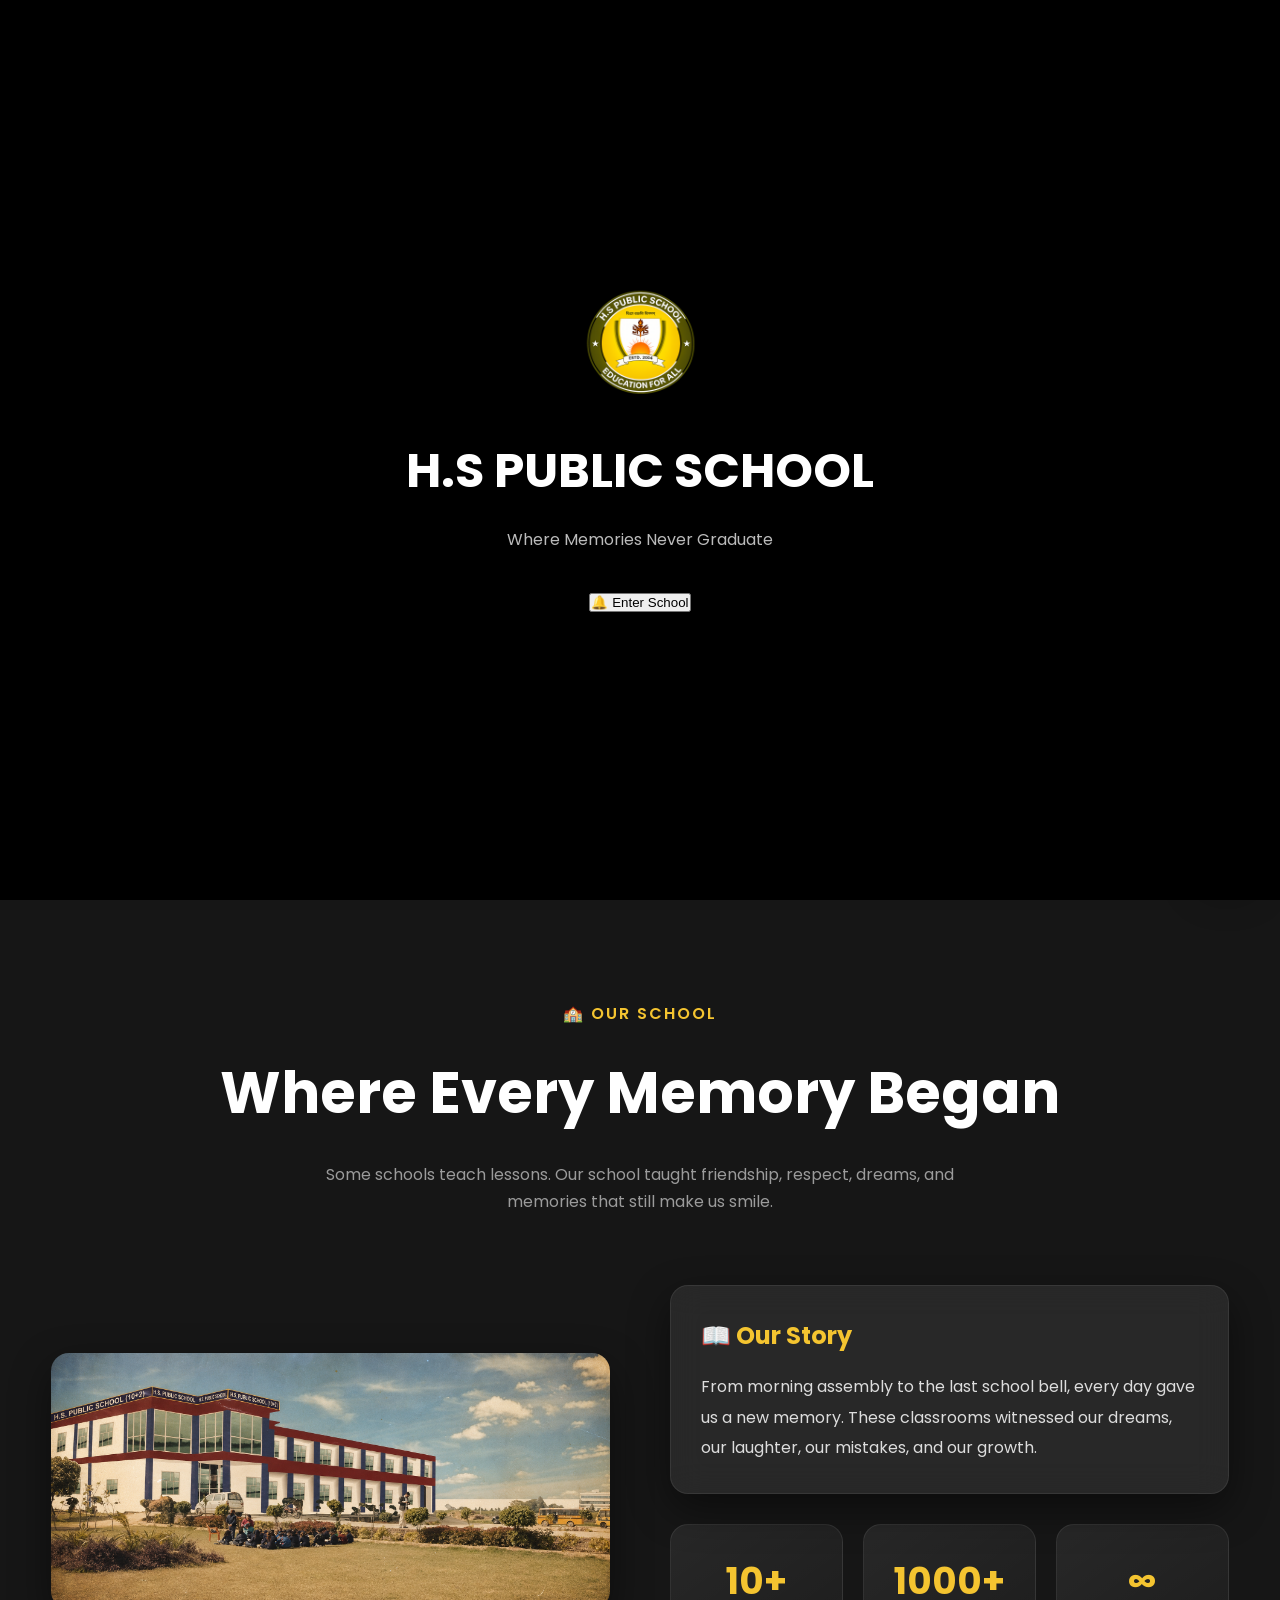
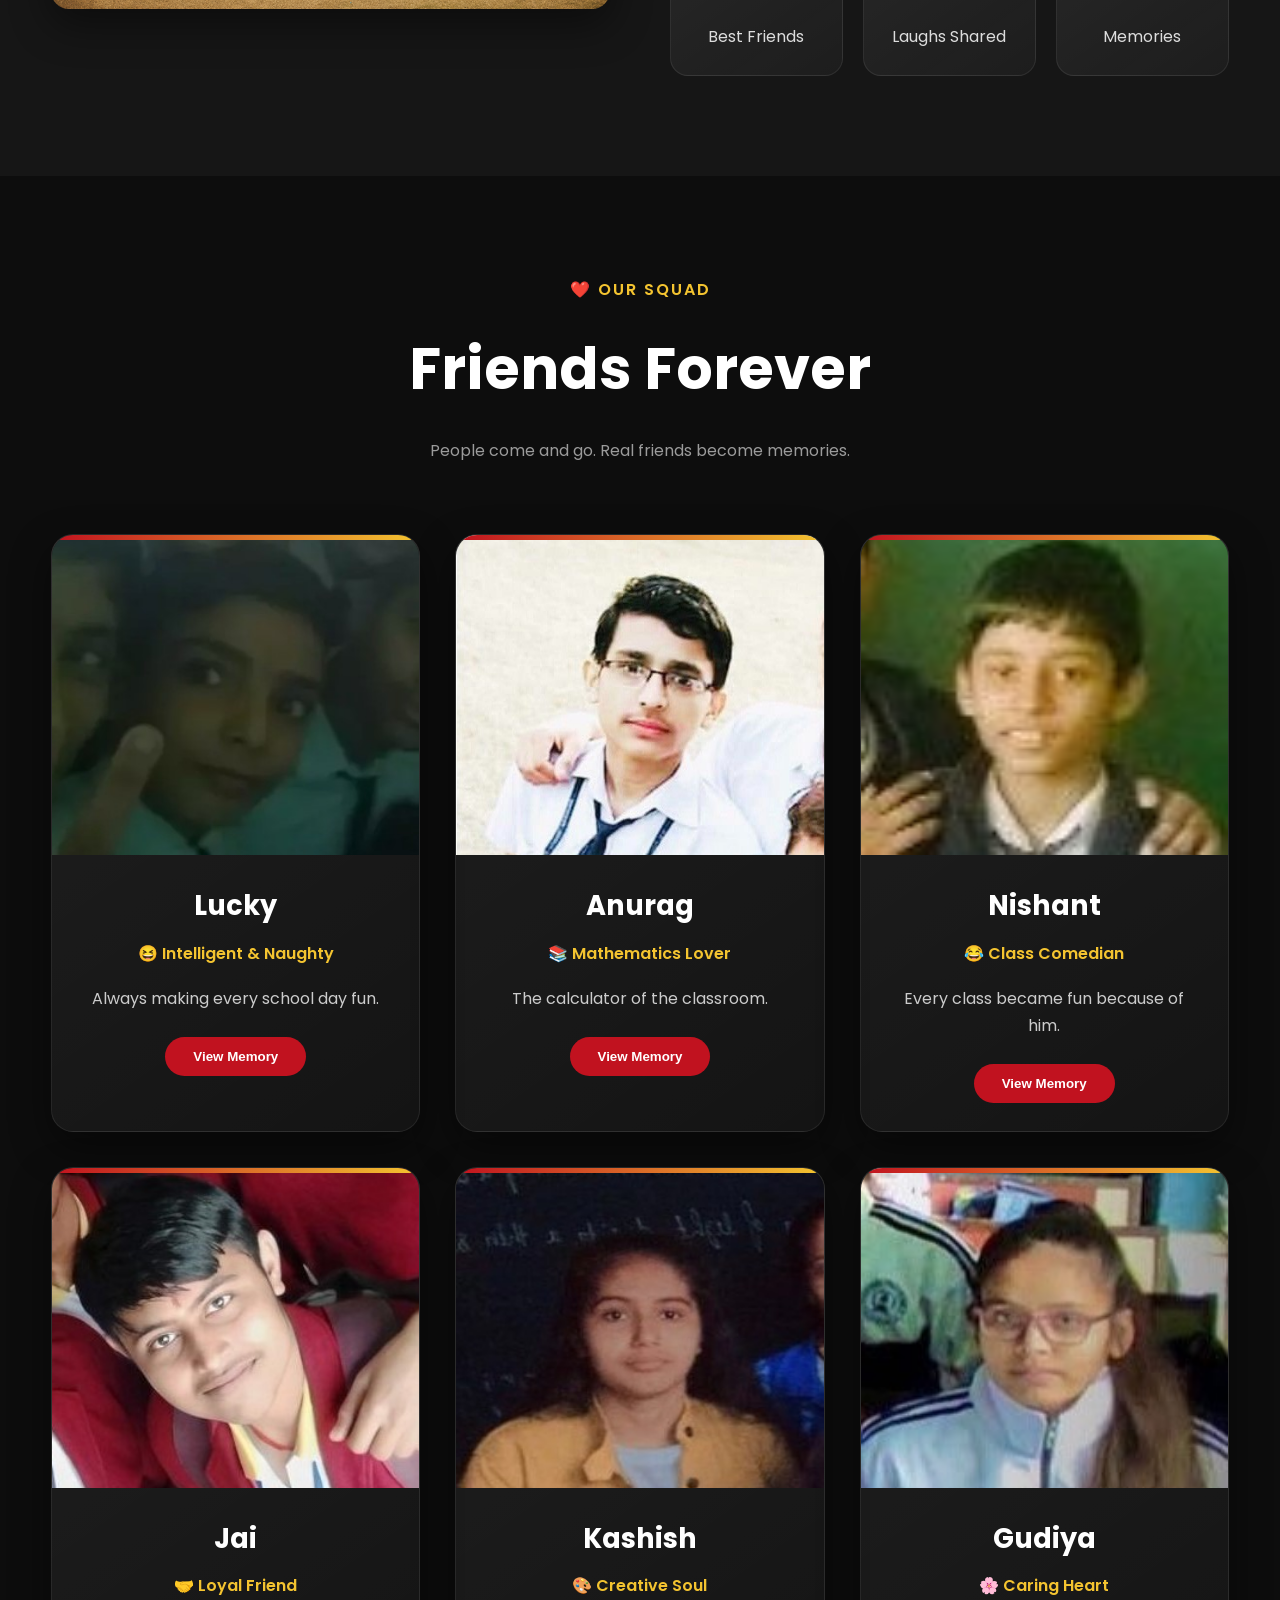
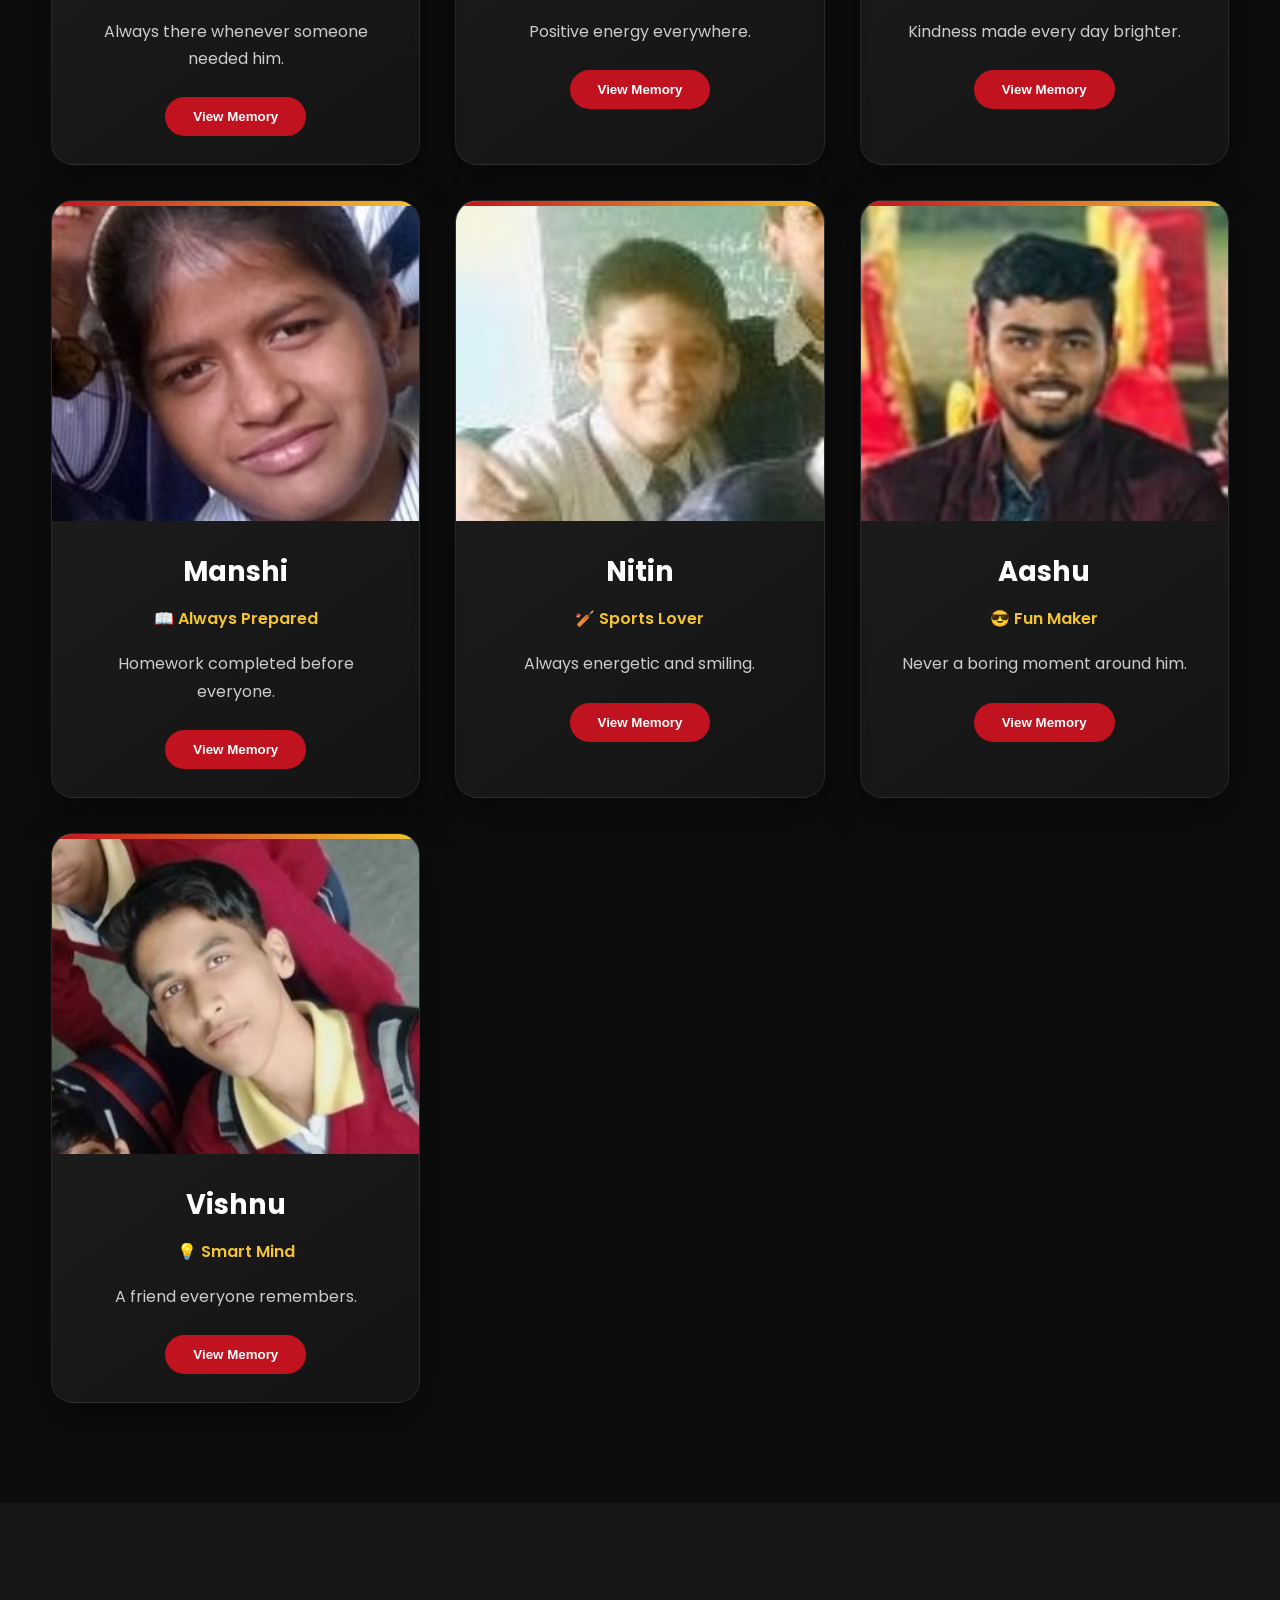
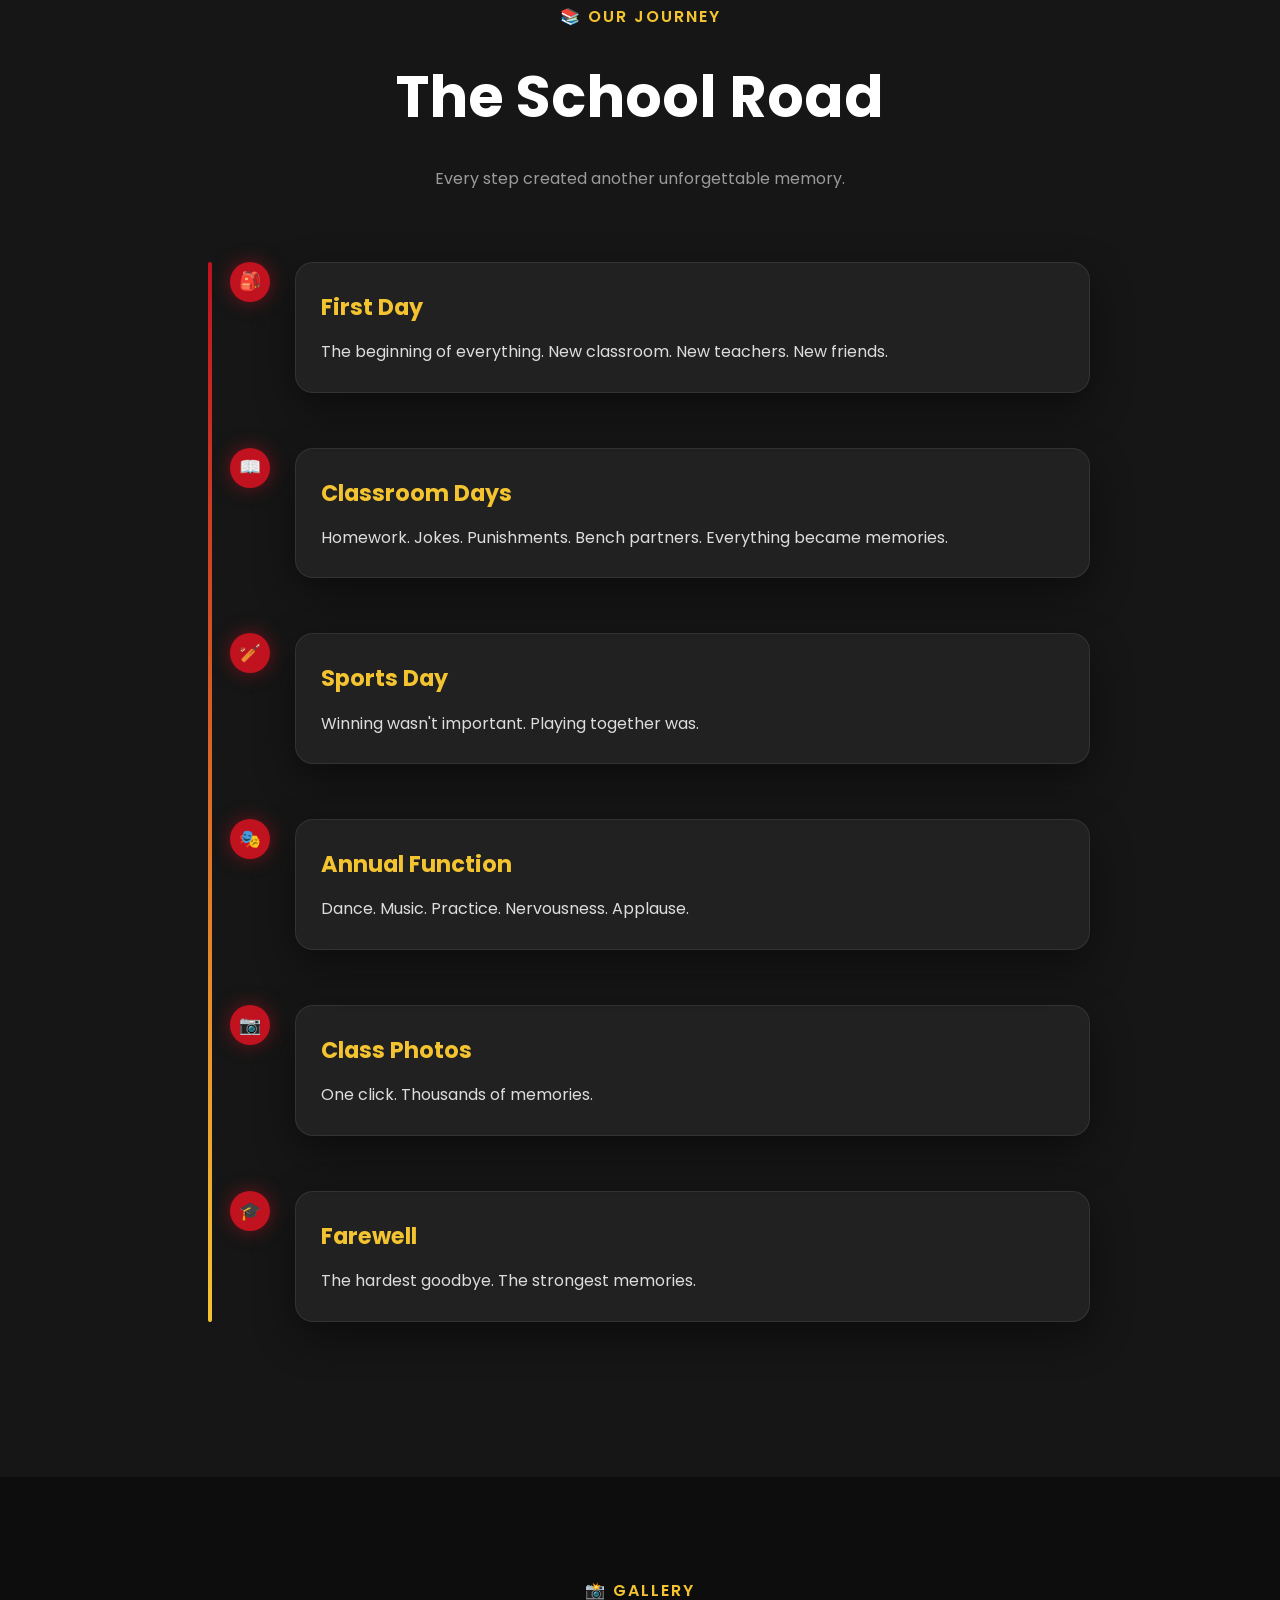
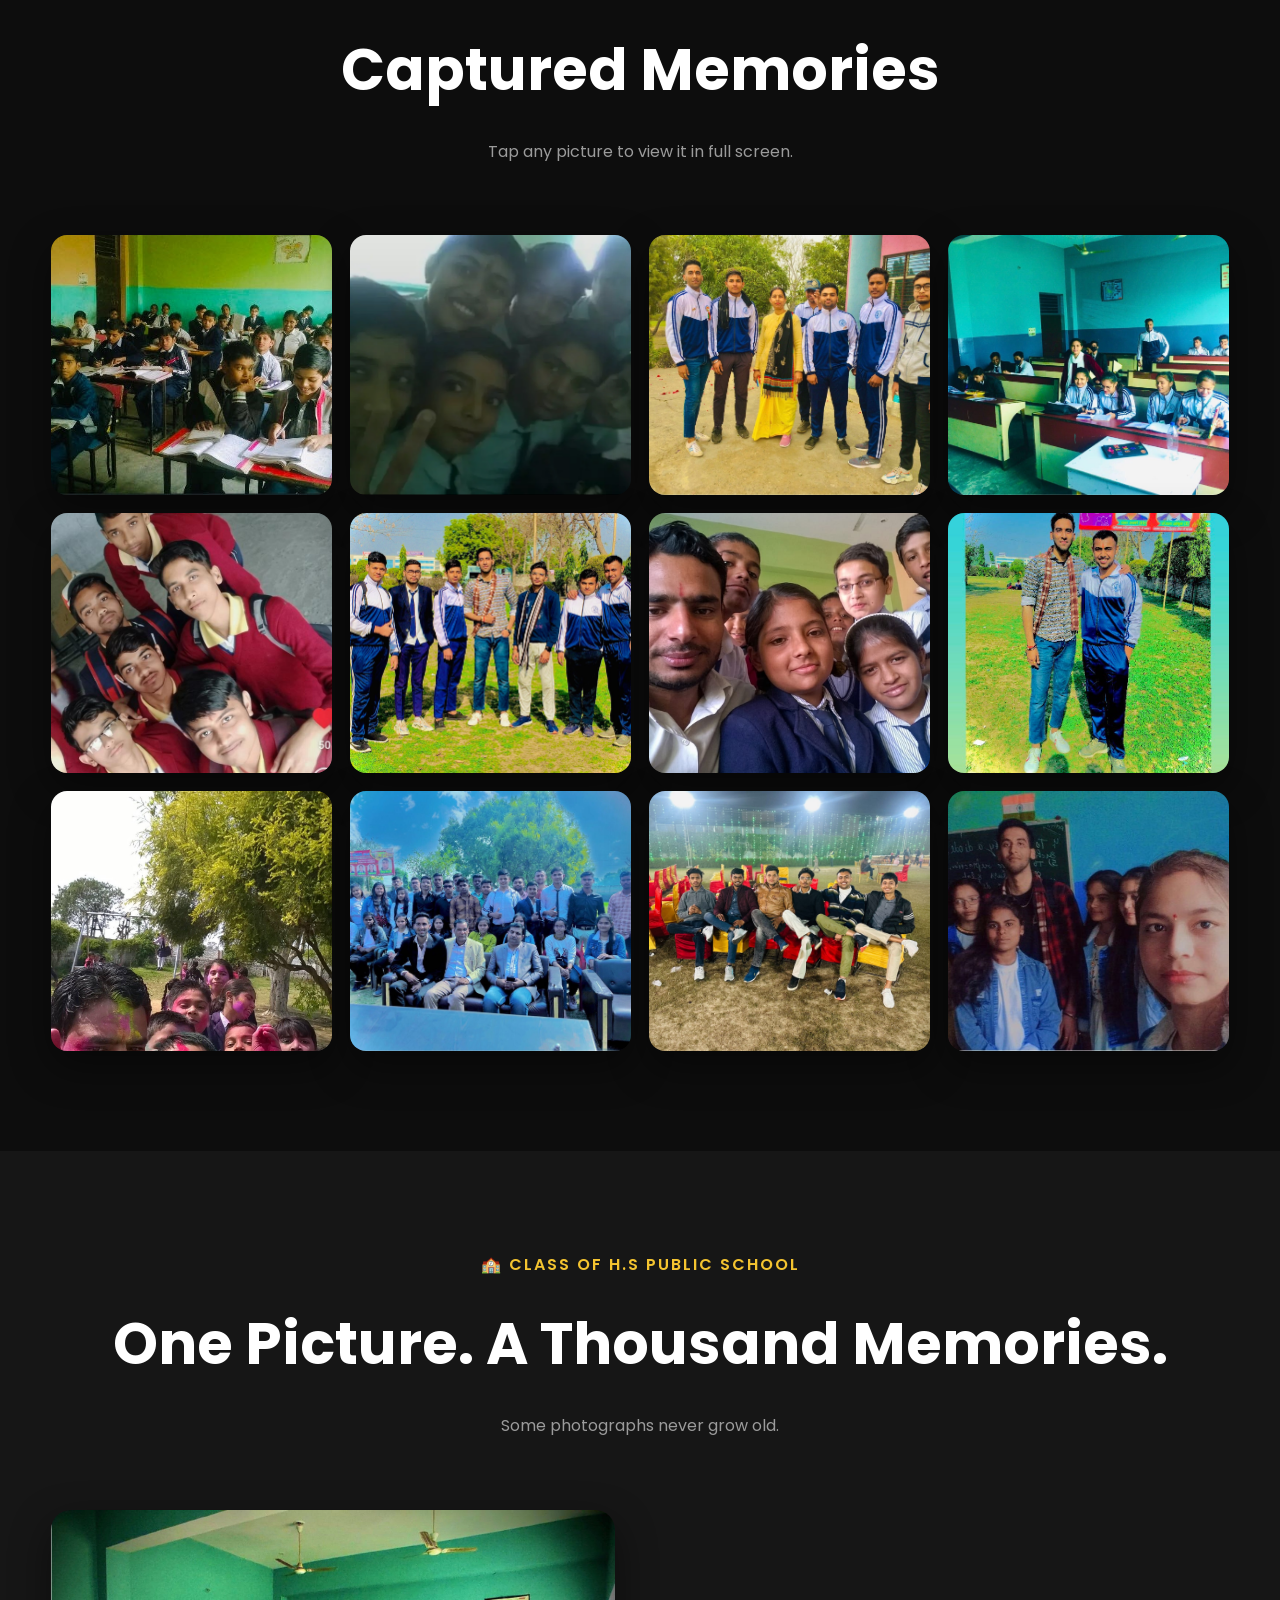
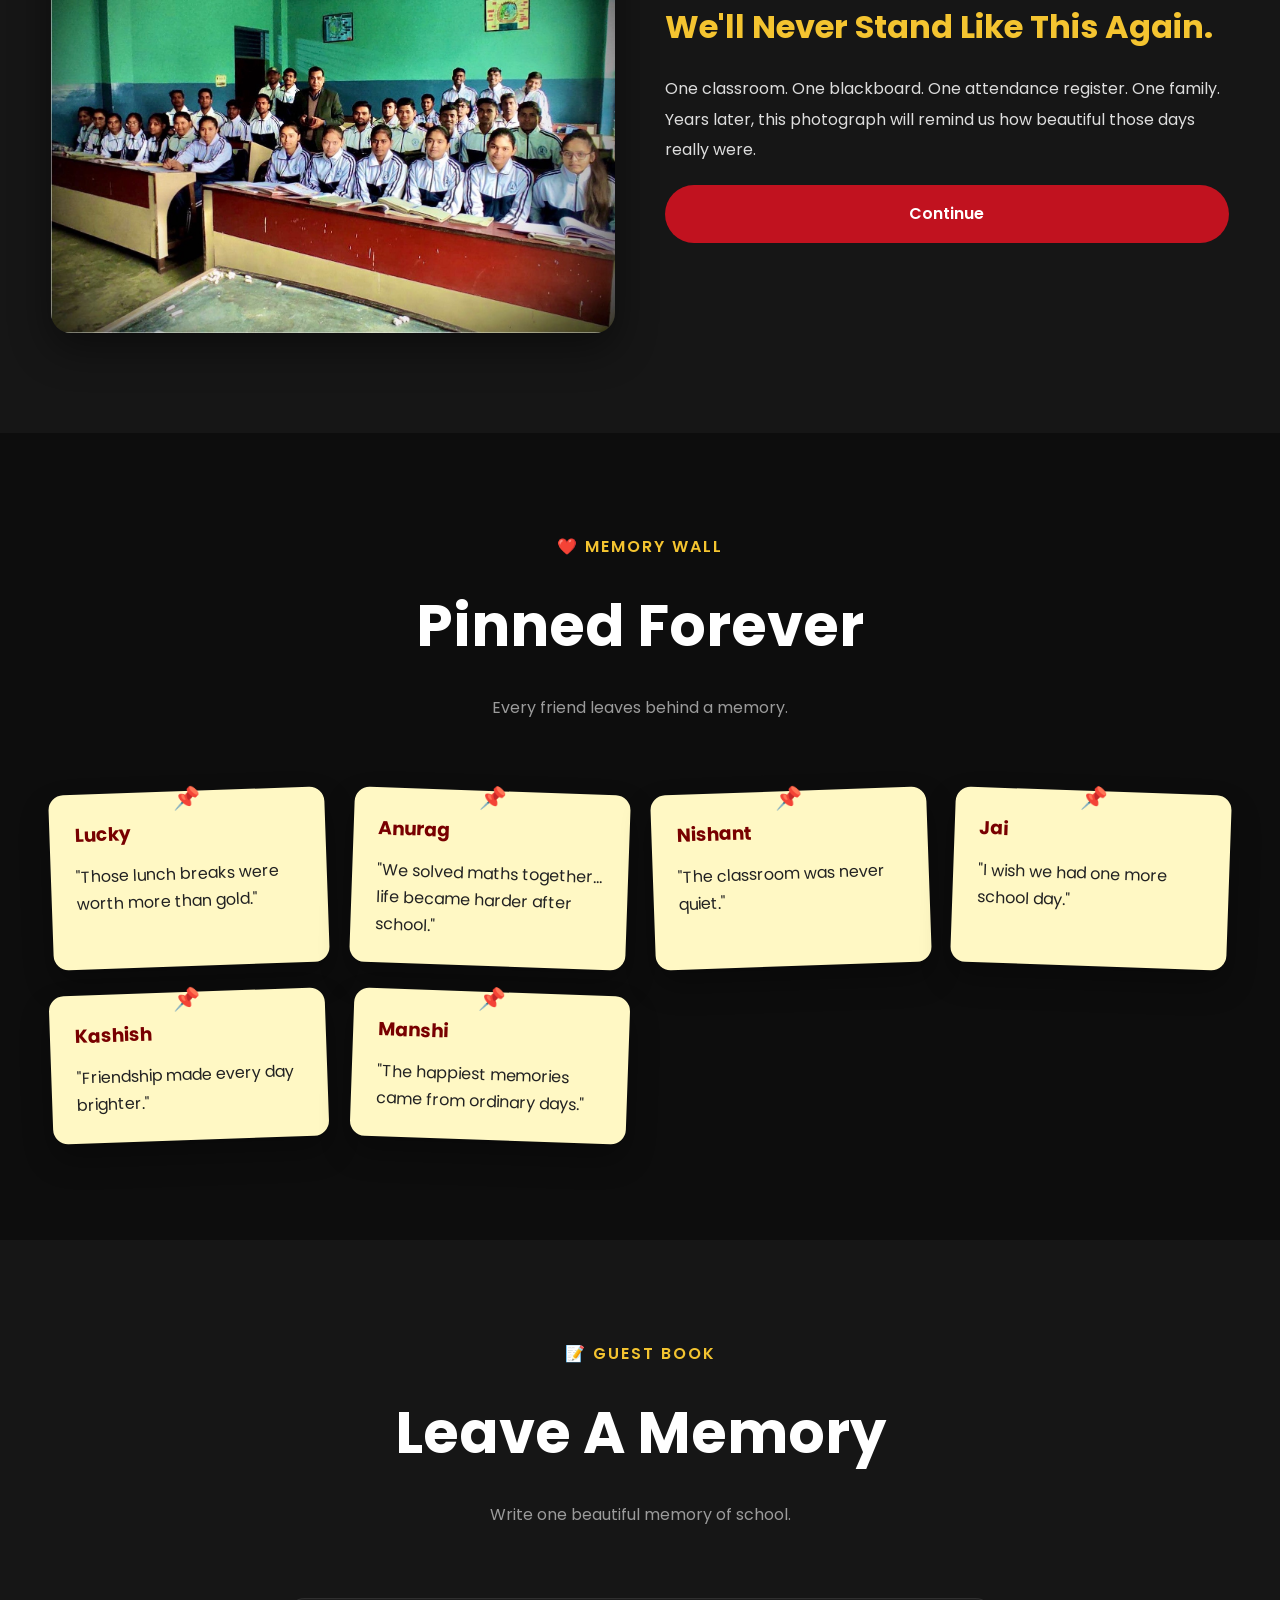
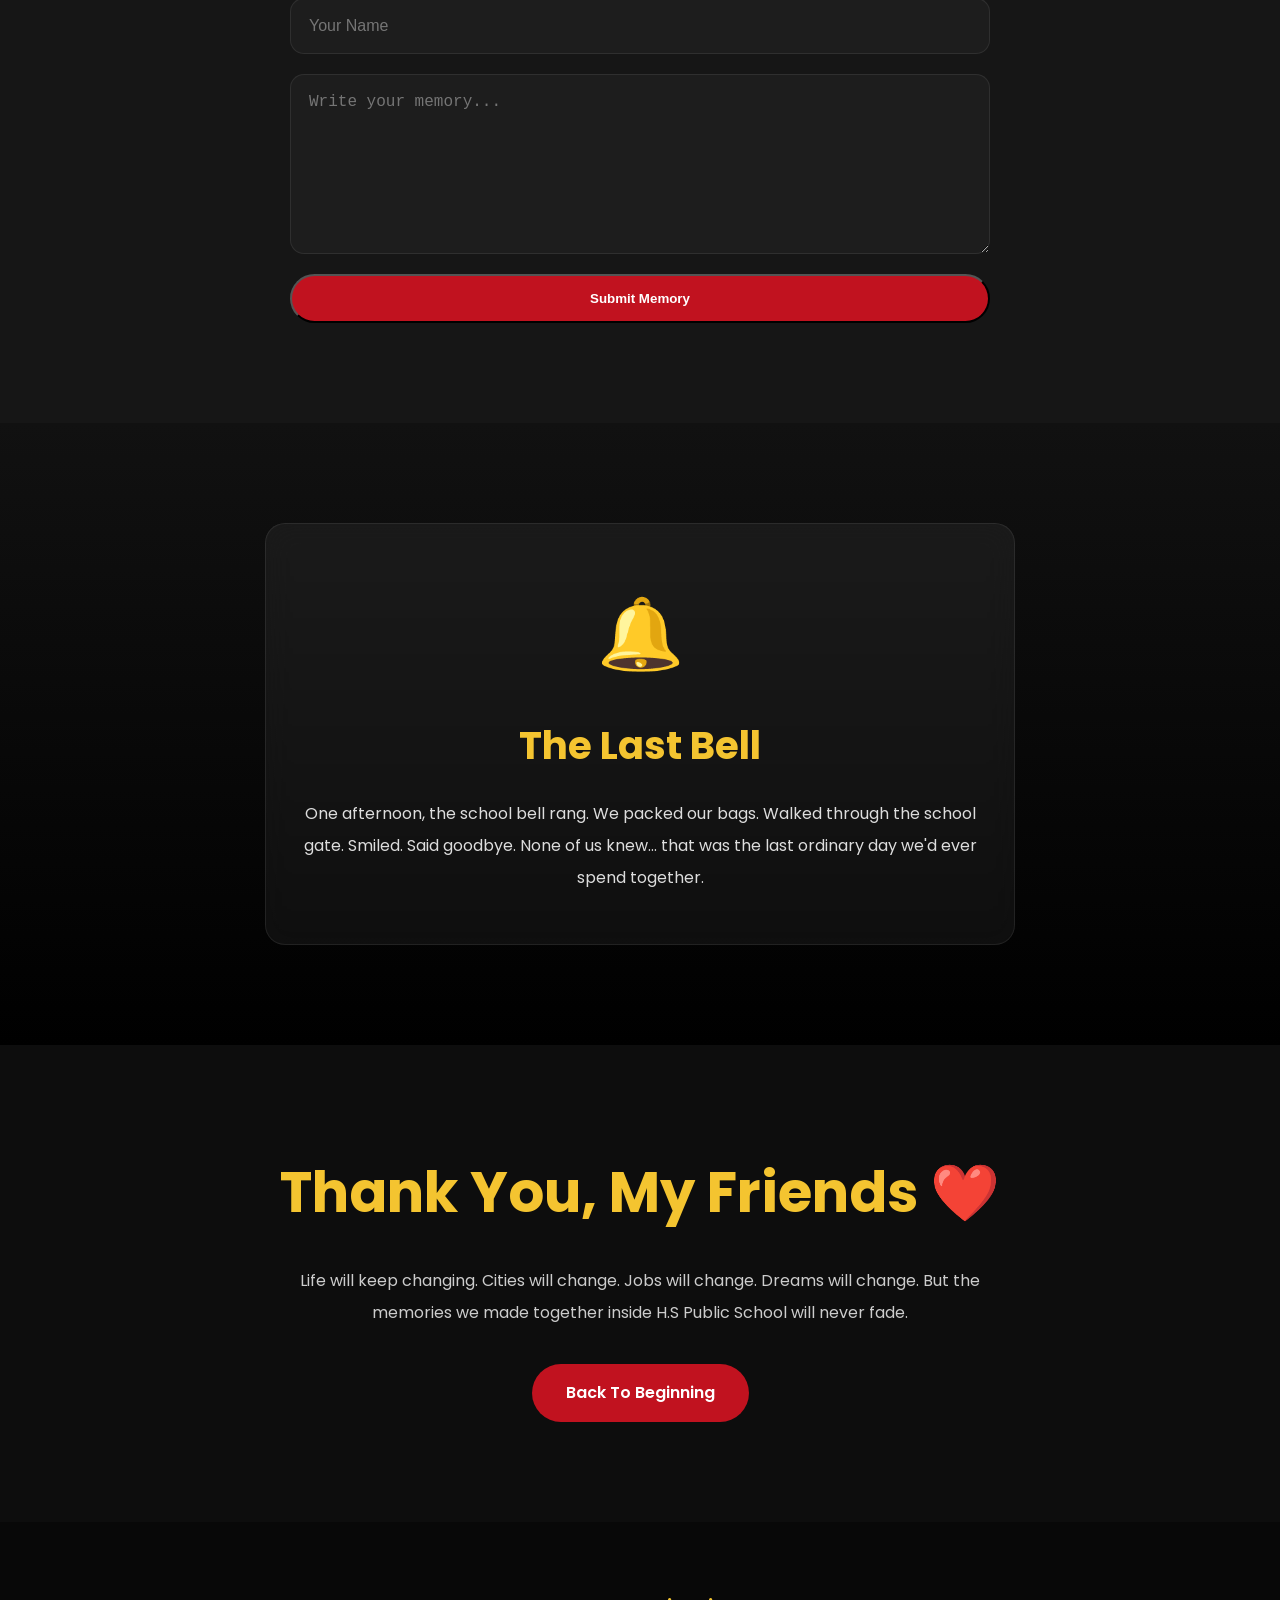
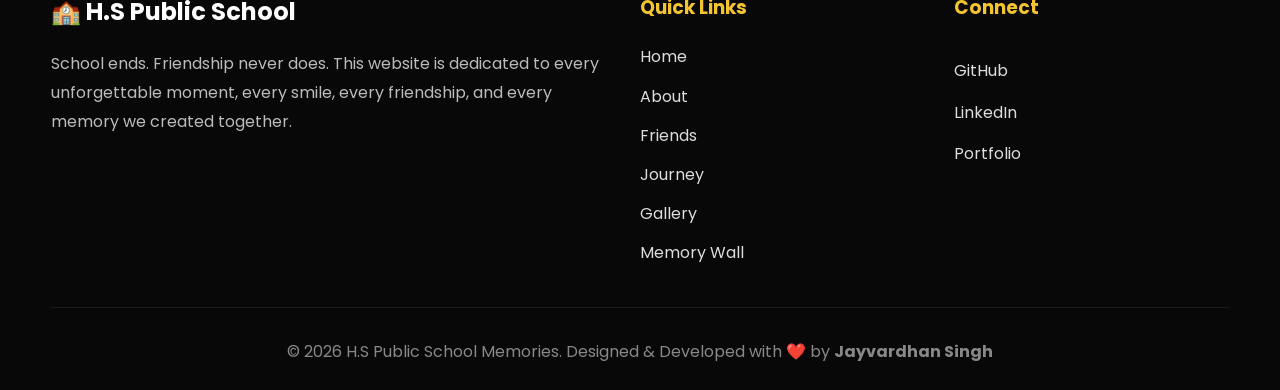
==== commit f16504fa: "Update Website" ====
--- a/index.html
+++ b/index.html
@@ -1,367 +1,1628 @@
 <!DOCTYPE html>
 <html lang="en">
+
 <head>
 
 <meta charset="UTF-8">
+
 <meta name="viewport" content="width=device-width, initial-scale=1.0">
 
-<title>H.S Public School | Memories</title>
-
-<link rel="stylesheet" href="css/style.css">
-
-<link rel="preconnect" href="https://fonts.googleapis.com">
-<link rel="preconnect" href="https://fonts.gstatic.com" crossorigin>
-
-<link href="https://fonts.googleapis.com/css2?family=Poppins:wght@300;400;500;600;700&display=swap" rel="stylesheet">
+<meta name="description"
+content="H.S Public School - A digital memory book dedicated to unforgettable school days, friends and memories.">
+
+<meta name="theme-color" content="#0D0D0D">
+
+<meta name="author" content="Jayvardhan Singh">
+
+<meta property="og:title"
+content="H.S Public School | Where Memories Never Graduate">
+
+<meta property="og:description"
+content="School Ends. Friendship Never Does.">
+
+<meta property="og:image"
+content="assets/images/hero.jpg">
+
+<link rel="icon"
+href="assets/icons/favicon.png">
+
+<title>H.S Public School | The Last Bell</title>
+
+<link rel="stylesheet"
+href="css/style.css">
+
+<link
+href="https://fonts.googleapis.com/css2?family=Poppins:wght@300;400;500;600;700;800&display=swap"
+rel="stylesheet">
+
+<link rel="preconnect"
+href="https://fonts.googleapis.com">
+
+<link rel="preconnect"
+href="https://fonts.gstatic.com"
+crossorigin>
 
 </head>
 
 <body>
 
+<!-- ===========================
+        LOADER
+=========================== -->
+
+<div class="loader" id="loader">
+
+<div class="loader-content">
+
+<img
+src="assets/images/logo.png"
+alt="School Logo"
+class="loader-logo">
+
+<h1>
+
+H.S PUBLIC SCHOOL
+
+</h1>
+
+<p>
+
+Where Memories Never Graduate
+
+</p>
+
+<button id="enterBtn">
+
+🔔 Enter School
+
+</button>
+
+</div>
+
+</div>
+
+<!-- ===========================
+        AUDIO
+=========================== -->
+
+<audio id="bell">
+
+<source
+src="assets/audio/school-bell.mp3"
+type="audio/mpeg">
+
+</audio>
+
 <audio id="bgMusic" loop>
-    <source src="assets/audio/memories.mp3" type="audio/mp3">
+
+<source
+src="assets/audio/memories.mp3"
+type="audio/mpeg">
+
 </audio>
 
-<div class="loader">
-
-<h1>🏫 H.S PUBLIC SCHOOL</h1>
-
-<p>A Journey Through Memories...</p>
-
-<button id="enterBtn">
-🎵 Enter Memory Lane
-</button>
-
-</div>
-
-
-
-<!-- ================= NAVBAR ================= -->
+<!-- ===========================
+        MUSIC BUTTON
+=========================== -->
+
+<button
+id="musicBtn"
+aria-label="Music">
+
+🎵
+
+</button>
+
+<!-- ===========================
+        MOBILE NAV
+=========================== -->
+
+<header>
 
 <nav class="navbar">
 
-    <div class="logo">
-        H.S Public School
-    </div>
-
-    <ul>
-
-        <li><a href="#">Home</a></li>
-        <li><a href="#about">About</a></li>
-        <li><a href="#friends">Friends</a></li>
-        <li><a href="#gallery">Gallery</a></li>
-        <li><a href="#timeline">Timeline</a></li>
-
-    </ul>
+<a
+href="#home"
+class="logo">
+
+🏫
+
+<span>
+
+H.S Public School
+
+</span>
+
+</a>
+
+<button
+class="menu-btn"
+id="menuBtn"
+aria-label="Open Menu">
+
+☰
+
+</button>
+
+<ul id="navLinks">
+
+<li>
+
+<a href="#home">
+
+Home
+
+</a>
+
+</li>
+
+<li>
+
+<a href="#about">
+
+School
+
+</a>
+
+</li>
+
+<li>
+
+<a href="#friends">
+
+Friends
+
+</a>
+
+</li>
+
+<li>
+
+<a href="#timeline">
+
+Journey
+
+</a>
+
+</li>
+
+<li>
+
+<a href="#gallery">
+
+Gallery
+
+</a>
+
+</li>
+
+<li>
+
+<a href="#memory">
+
+Memory Wall
+
+</a>
+
+</li>
+
+<li>
+
+<a href="#footer">
+
+Farewell
+
+</a>
+
+</li>
+
+</ul>
 
 </nav>
 
-
-<!-- ================= HERO ================= -->
-
-<section class="hero">
-
-<div class="overlay"></div>
+</header>
+
+<!-- ===========================
+        HERO
+=========================== -->
+
+<section
+id="home"
+class="hero">
+
+<div class="hero-overlay"></div>
+
+<img
+src="assets/images/hero.jpg"
+alt="H.S Public School"
+class="hero-bg">
 
 <div class="hero-content">
 
-<h1>H.S Public School</h1>
-
-<h2>Forever Friends ❤️</h2>
-
-<p>
-
-School ends...
+<span class="hero-tag">
+
+🏫 Since 2011
+
+</span>
+
+<h1>
+
+WELCOME BACK
+
+</h1>
+
+<h2>
+
+To The Place
+
+Where Our Story Began
+
+</h2>
+
+<p>
+
+Some classrooms teach lessons.
+
+Some classrooms create memories.
+
+This is where both happened.
+
+</p>
+
+<div class="hero-buttons">
+
+<a
+href="#about"
+class="btn">
+
+Explore School
+
+</a>
+
+<a
+href="#gallery"
+class="btn btn-outline">
+
+View Memories
+
+</a>
+
+</div>
+
+</div>
+
+<div class="scroll-indicator">
+
+<span></span>
+
+</div>
+
+</section>
+
+<main>
+
+<!-- ===========================
+        ABOUT STARTS HERE
+=========================== -->
+
+<!-- ======================================================
+                    ABOUT SCHOOL
+======================================================= -->
+
+<section id="about" class="about section">
+
+<div class="container">
+
+<div class="section-title">
+
+<span>🏫 OUR SCHOOL</span>
+
+<h2>
+Where Every Memory Began
+</h2>
+
+<p>
+
+Some schools teach lessons.
+
+Our school taught friendship,
+respect,
+dreams,
+and memories that still make us smile.
+
+</p>
+
+</div>
+
+<div class="about-grid">
+
+<div class="about-image">
+
+<img
+src="assets/images/school.png"
+alt="H.S Public School">
+
+</div>
+
+<div class="about-content">
+
+<div class="info-card">
+
+<h3>
+
+📖 Our Story
+
+</h3>
+
+<p>
+
+From morning assembly to the last school bell,
+every day gave us a new memory.
+
+These classrooms witnessed our dreams,
+our laughter,
+our mistakes,
+and our growth.
+
+</p>
+
+</div>
+
+<div class="stats">
+
+<div class="stat">
+
+<h2>10+</h2>
+
+<p>Best Friends</p>
+
+</div>
+
+<div class="stat">
+
+<h2>1000+</h2>
+
+<p>Laughs Shared</p>
+
+</div>
+
+<div class="stat">
+
+<h2>∞</h2>
+
+<p>Memories</p>
+
+</div>
+
+</div>
+
+</div>
+
+</div>
+
+</div>
+
+</section>
+
+<!-- ======================================================
+                    FRIENDS
+======================================================= -->
+
+<section id="friends" class="friends section">
+
+<div class="container">
+
+<div class="section-title">
+
+<span>❤️ OUR SQUAD</span>
+
+<h2>
+
+Friends Forever
+
+</h2>
+
+<p>
+
+People come and go.
+
+Real friends become memories.
+
+</p>
+
+</div>
+
+<div class="friends-grid">
+
+<!-- Lucky -->
+
+<div class="friend-card">
+
+<div class="friend-image">
+
+<img
+src="assets/images/friends/lucky.jpeg"
+alt="Lucky">
+
+</div>
+
+<div class="friend-info">
+
+<h3>Lucky</h3>
+
+<span>😆 Intelligent & Naughty</span>
+
+<p>
+
+Always making every school day fun.
+
+</p>
+
+<button class="friend-btn">
+
+View Memory
+
+</button>
+
+</div>
+
+</div>
+
+<!-- Anurag -->
+
+<div class="friend-card">
+
+<div class="friend-image">
+
+<img
+src="assets/images/friends/anurag.jpeg"
+alt="Anurag">
+
+</div>
+
+<div class="friend-info">
+
+<h3>Anurag</h3>
+
+<span>📚 Mathematics Lover</span>
+
+<p>
+
+The calculator of the classroom.
+
+</p>
+
+<button class="friend-btn">
+
+View Memory
+
+</button>
+
+</div>
+
+</div>
+
+<!-- Nishant -->
+
+<div class="friend-card">
+
+<div class="friend-image">
+
+<img
+src="assets/images/friends/nishant2.jpeg"
+alt="Nishant">
+
+</div>
+
+<div class="friend-info">
+
+<h3>Nishant</h3>
+
+<span>😂 Class Comedian</span>
+
+<p>
+
+Every class became fun because of him.
+
+</p>
+
+<button class="friend-btn">
+
+View Memory
+
+</button>
+
+</div>
+
+</div>
+
+<!-- Jai -->
+
+<div class="friend-card">
+
+<div class="friend-image">
+
+<img
+src="assets/images/friends/jai.jpeg"
+alt="Jai">
+
+</div>
+
+<div class="friend-info">
+
+<h3>Jai</h3>
+
+<span>🤝 Loyal Friend</span>
+
+<p>
+
+Always there whenever someone needed him.
+
+</p>
+
+<button class="friend-btn">
+
+View Memory
+
+</button>
+
+</div>
+
+</div>
+
+<!-- Kashish -->
+
+<div class="friend-card">
+
+<div class="friend-image">
+
+<img
+src="assets/images/friends/kashish.jpeg"
+alt="Kashish">
+
+</div>
+
+<div class="friend-info">
+
+<h3>Kashish</h3>
+
+<span>🎨 Creative Soul</span>
+
+<p>
+
+Positive energy everywhere.
+
+</p>
+
+<button class="friend-btn">
+
+View Memory
+
+</button>
+
+</div>
+
+</div>
+
+<!-- Gudiya -->
+
+<div class="friend-card">
+
+<div class="friend-image">
+
+<img
+src="assets/images/friends/gudiya.jpeg"
+alt="Gudiya">
+
+</div>
+
+<div class="friend-info">
+
+<h3>Gudiya</h3>
+
+<span>🌸 Caring Heart</span>
+
+<p>
+
+Kindness made every day brighter.
+
+</p>
+
+<button class="friend-btn">
+
+View Memory
+
+</button>
+
+</div>
+
+</div>
+
+<!-- Manshi -->
+
+<div class="friend-card">
+
+<div class="friend-image">
+
+<img
+src="assets/images/friends/manshi.jpeg"
+alt="Manshi">
+
+</div>
+
+<div class="friend-info">
+
+<h3>Manshi</h3>
+
+<span>📖 Always Prepared</span>
+
+<p>
+
+Homework completed before everyone.
+
+</p>
+
+<button class="friend-btn">
+
+View Memory
+
+</button>
+
+</div>
+
+</div>
+
+<!-- Nitin -->
+
+<div class="friend-card">
+
+<div class="friend-image">
+
+<img
+src="assets/images/friends/nitin.jpeg"
+alt="Nitin">
+
+</div>
+
+<div class="friend-info">
+
+<h3>Nitin</h3>
+
+<span>🏏 Sports Lover</span>
+
+<p>
+
+Always energetic and smiling.
+
+</p>
+
+<button class="friend-btn">
+
+View Memory
+
+</button>
+
+</div>
+
+</div>
+
+<!-- Aashu -->
+
+<div class="friend-card">
+
+<div class="friend-image">
+
+<img
+src="assets/images/friends/aashu.jpeg"
+alt="Aashu">
+
+</div>
+
+<div class="friend-info">
+
+<h3>Aashu</h3>
+
+<span>😎 Fun Maker</span>
+
+<p>
+
+Never a boring moment around him.
+
+</p>
+
+<button class="friend-btn">
+
+View Memory
+
+</button>
+
+</div>
+
+</div>
+
+<!-- Vishnu -->
+
+<div class="friend-card">
+
+<div class="friend-image">
+
+<img
+src="assets/images/friends/vishnu.jpeg"
+alt="Vishnu">
+
+</div>
+
+<div class="friend-info">
+
+<h3>Vishnu</h3>
+
+<span>💡 Smart Mind</span>
+
+<p>
+
+A friend everyone remembers.
+
+</p>
+
+<button class="friend-btn">
+
+View Memory
+
+</button>
+
+</div>
+
+</div>
+
+</div>
+
+</div>
+
+</section>
+
+<!-- ======================================================
+            TIMELINE STARTS HERE
+======================================================= -->
+
+<!-- =====================================================
+                    SCHOOL JOURNEY
+====================================================== -->
+
+<section id="timeline" class="timeline section">
+
+<div class="container">
+
+<div class="section-title">
+
+<span>📚 OUR JOURNEY</span>
+
+<h2>The School Road</h2>
+
+<p>
+
+Every step created another unforgettable memory.
+
+</p>
+
+</div>
+
+<div class="timeline-road">
+
+<div class="timeline-item">
+
+<div class="timeline-icon">
+🎒
+</div>
+
+<div class="timeline-card">
+
+<h3>First Day</h3>
+
+<p>
+
+The beginning of everything.
+
+New classroom.
+
+New teachers.
+
+New friends.
+
+</p>
+
+</div>
+
+</div>
+
+<div class="timeline-item">
+
+<div class="timeline-icon">
+📖
+</div>
+
+<div class="timeline-card">
+
+<h3>Classroom Days</h3>
+
+<p>
+
+Homework.
+
+Jokes.
+
+Punishments.
+
+Bench partners.
+
+Everything became memories.
+
+</p>
+
+</div>
+
+</div>
+
+<div class="timeline-item">
+
+<div class="timeline-icon">
+🏏
+</div>
+
+<div class="timeline-card">
+
+<h3>Sports Day</h3>
+
+<p>
+
+Winning wasn't important.
+
+Playing together was.
+
+</p>
+
+</div>
+
+</div>
+
+<div class="timeline-item">
+
+<div class="timeline-icon">
+🎭
+</div>
+
+<div class="timeline-card">
+
+<h3>Annual Function</h3>
+
+<p>
+
+Dance.
+
+Music.
+
+Practice.
+
+Nervousness.
+
+Applause.
+
+</p>
+
+</div>
+
+</div>
+
+<div class="timeline-item">
+
+<div class="timeline-icon">
+📷
+</div>
+
+<div class="timeline-card">
+
+<h3>Class Photos</h3>
+
+<p>
+
+One click.
+
+Thousands of memories.
+
+</p>
+
+</div>
+
+</div>
+
+<div class="timeline-item">
+
+<div class="timeline-icon">
+🎓
+</div>
+
+<div class="timeline-card">
+
+<h3>Farewell</h3>
+
+<p>
+
+The hardest goodbye.
+
+The strongest memories.
+
+</p>
+
+</div>
+
+</div>
+
+</div>
+
+</div>
+
+</section>
+
+<!-- =====================================================
+                    GALLERY
+====================================================== -->
+
+<section id="gallery" class="gallery-section section">
+
+<div class="container">
+
+<div class="section-title">
+
+<span>📸 GALLERY</span>
+
+<h2>Captured Memories</h2>
+
+<p>
+
+Tap any picture to view it in full screen.
+
+</p>
+
+</div>
+
+<div class="gallery-grid">
+
+<img src="assets/images/gallery1.jpg" alt="Gallery 1">
+
+<img src="assets/images/gallery2.jpeg" alt="Gallery 2">
+
+<img src="assets/images/gallery3.jpeg" alt="Gallery 3">
+
+<img src="assets/images/gallery4.jpeg" alt="Gallery 4">
+
+<img src="assets/images/gallery5.jpeg" alt="Gallery 5">
+
+<img src="assets/images/gallery6.jpeg" alt="Gallery 6">
+
+<img src="assets/images/gallery7.jpeg" alt="Gallery 7">
+
+<img src="assets/images/gallery8.jpeg" alt="Gallery 8">
+
+<img src="assets/images/gallery9.jpeg" alt="Gallery 9">
+
+<img src="assets/images/gallery10.jpeg" alt="Gallery 10">
+
+<img src="assets/images/gallery11.jpeg" alt="Gallery 11">
+
+<img src="assets/images/gallery12.jpeg" alt="Gallery 12">
+
+</div>
+
+</div>
+
+</section>
+
+<!-- =====================================================
+                    FULLSCREEN VIEWER
+====================================================== -->
+
+<div id="lightbox" class="lightbox">
+
+<span id="closeLightbox">
+
+&times;
+
+</span>
+
+<button id="prevImage">
+
+❮
+
+</button>
+
+<img id="lightboxImage" src="" alt="Gallery Image">
+
+<button id="nextImage">
+
+❯
+
+</button>
+
+<div class="image-counter">
+
+<span id="currentImage">
+
+1
+
+</span>
+
+/
+
+<span id="totalImages">
+
+12
+
+</span>
+
+</div>
+
+</div>
+
+<!-- =====================================================
+                    CLASS PHOTO
+            STARTS FROM HERE
+====================================================== -->
+
+<!-- ======================================================
+                    CLASS PHOTO
+====================================================== -->
+
+<section id="class" class="class-photo section">
+
+<div class="container">
+
+<div class="section-title">
+
+<span>🏫 CLASS OF H.S PUBLIC SCHOOL</span>
+
+<h2>
+
+One Picture.
+
+A Thousand Memories.
+
+</h2>
+
+<p>
+
+Some photographs never grow old.
+
+</p>
+
+</div>
+
+<div class="class-wrapper">
+
+<img
+src="assets/images/class.jpeg"
+alt="Class Photo">
+
+<div class="class-content">
+
+<h3>
+
+We'll Never Stand Like This Again.
+
+</h3>
+
+<p>
+
+One classroom.
+
+One blackboard.
+
+One attendance register.
+
+One family.
+
+Years later,
+
+this photograph will remind us
+how beautiful those days really were.
+
+</p>
+
+<a href="#memory" class="btn">
+
+Continue
+
+</a>
+
+</div>
+
+</div>
+
+</div>
+
+</section>
+
+<!-- ======================================================
+                    MEMORY WALL
+====================================================== -->
+
+<section id="memory" class="memory section">
+
+<div class="container">
+
+<div class="section-title">
+
+<span>❤️ MEMORY WALL</span>
+
+<h2>
+
+Pinned Forever
+
+</h2>
+
+<p>
+
+Every friend leaves behind a memory.
+
+</p>
+
+</div>
+
+<div class="memory-board">
+
+<div class="memory-card">
+
+<h3>
+
+Lucky
+
+</h3>
+
+<p>
+
+"Those lunch breaks were worth more than gold."
+
+</p>
+
+</div>
+
+<div class="memory-card">
+
+<h3>
+
+Anurag
+
+</h3>
+
+<p>
+
+"We solved maths together...
+
+life became harder after school."
+
+</p>
+
+</div>
+
+<div class="memory-card">
+
+<h3>
+
+Nishant
+
+</h3>
+
+<p>
+
+"The classroom was never quiet."
+
+</p>
+
+</div>
+
+<div class="memory-card">
+
+<h3>
+
+Jai
+
+</h3>
+
+<p>
+
+"I wish we had one more school day."
+
+</p>
+
+</div>
+
+<div class="memory-card">
+
+<h3>
+
+Kashish
+
+</h3>
+
+<p>
+
+"Friendship made every day brighter."
+
+</p>
+
+</div>
+
+<div class="memory-card">
+
+<h3>
+
+Manshi
+
+</h3>
+
+<p>
+
+"The happiest memories came from ordinary days."
+
+</p>
+
+</div>
+
+</div>
+
+</div>
+
+</section>
+
+<!-- ======================================================
+                    GUEST BOOK
+====================================================== -->
+
+<section class="guestbook section">
+
+<div class="container">
+
+<div class="section-title">
+
+<span>📝 GUEST BOOK</span>
+
+<h2>
+
+Leave A Memory
+
+</h2>
+
+<p>
+
+Write one beautiful memory of school.
+
+</p>
+
+</div>
+
+<form class="memory-form">
+
+<input
+type="text"
+placeholder="Your Name">
+
+<textarea
+placeholder="Write your memory..."></textarea>
+
+<button
+type="submit"
+class="btn">
+
+Submit Memory
+
+</button>
+
+</form>
+
+</div>
+
+</section>
+
+<!-- ======================================================
+                    LAST BELL
+====================================================== -->
+
+<section class="last-bell section">
+
+<div class="container">
+
+<div class="bell-box">
+
+<div class="bell-icon">
+
+🔔
+
+</div>
+
+<h2>
+
+The Last Bell
+
+</h2>
+
+<p>
+
+One afternoon,
+
+the school bell rang.
+
+We packed our bags.
+
+Walked through the school gate.
+
+Smiled.
+
+Said goodbye.
+
+None of us knew...
+
+that was the last ordinary day we'd ever spend together.
+
+</p>
+
+</div>
+
+</div>
+
+</section>
+
+<!-- ======================================================
+                    FAREWELL
+====================================================== -->
+
+<section class="farewell section">
+
+<div class="container">
+
+<h2>
+
+Thank You,
+
+My Friends ❤️
+
+</h2>
+
+<p>
+
+Life will keep changing.
+
+Cities will change.
+
+Jobs will change.
+
+Dreams will change.
+
+But the memories we made together
+inside H.S Public School
+
+will never fade.
+
+</p>
+
+<a
+href="#home"
+class="btn">
+
+Back To Beginning
+
+</a>
+
+</div>
+
+</section>
+
+<!-- ======================================================
+                    FOOTER STARTS HERE
+====================================================== -->
+
+<!-- ======================================================
+                        FOOTER
+====================================================== -->
+
+<footer id="footer" class="footer">
+
+<div class="container">
+
+<div class="footer-content">
+
+<div class="footer-brand">
+
+<h2>
+
+🏫 H.S Public School
+
+</h2>
+
+<p>
+
+School ends.
+
 Friendship never does.
 
-</p>
-
-<a href="#friends" class="btn">
-Meet Our Squad
+This website is dedicated to every unforgettable moment,
+every smile,
+every friendship,
+and every memory we created together.
+
+</p>
+
+</div>
+
+<div class="footer-links">
+
+<h3>
+
+Quick Links
+
+</h3>
+
+<ul>
+
+<li><a href="#home">Home</a></li>
+
+<li><a href="#about">About</a></li>
+
+<li><a href="#friends">Friends</a></li>
+
+<li><a href="#timeline">Journey</a></li>
+
+<li><a href="#gallery">Gallery</a></li>
+
+<li><a href="#memory">Memory Wall</a></li>
+
+</ul>
+
+</div>
+
+<div class="footer-social">
+
+<h3>
+
+Connect
+
+</h3>
+
+<a href="https://github.com/jaivdn" target="_blank" rel="noopener noreferrer">
+GitHub
 </a>
 
-</div>
-
-</section>
-
-
-<!-- ================= ABOUT ================= -->
-
-<section id="about" class="about">
-
-<h2>About Our Journey</h2>
-
-<p>
-
-This website is dedicated to the unforgettable memories we created at
-<strong>H.S Public School</strong>.
-
-From classroom laughter and sports day victories to farewell tears,
-every moment became a chapter in our lives.
-
-No matter where life takes us...
-
-These memories will always stay together.
-
-</p>
-
-</section>
-
-
-<!-- ================= FRIENDS ================= -->
-
-<section id="friends" class="friends">
-
-<h2>Our Squad</h2>
-
-<div class="friends-grid">
-
-<div class="card">
-<img src="assets/images/friends/lucky.jpeg">
-<h3>Lucky</h3>
-<p>Intelligent & Nautiest Boy.</p>
-</div>
-
-<div class="card">
-<img src="assets/images/friends/anurag.jpeg">
-<h3>Anurag</h3>
-<p>Mathmatics Lover.</p>
-</div>
-
-<div class="card">
-<img src="assets/images/friends/nishant2.jpeg">
-<h3>Nishant</h3>
-<p>The funniest person in class.</p>
-</div>
-
-<div class="card">
-<img src="assets/images/friends/jai.jpeg">
-<h3>Jai</h3>
-<p>A friend.</p>
-</div>
-
-<div class="card">
-<img src="assets/images/friends/kashish.jpeg">
-<h3>Kashish</h3>
-<p>Creative and full of positive energy.</p>
-</div>
-
-<div class="card">
-<img src="assets/images/friends/gudiya.jpeg">
-<h3>Gudiya</h3>
-<p>Kind-hearted and caring.</p>
-</div>
-
-<div class="card">
-<img src="assets/images/friends/manshi.jpeg">
-<h3>Manshi</h3>
-<p>Always Work Completed.</p>
-</div>
-
-<div class="card">
-<img src="assets/images/friends/nitin.jpeg">
-<h3>Nitin</h3>
-<p>Funny Guy & Always Prepared For Exams.</p>
-</div>
-
-<div class="card">
-<img src="assets/images/friends/aashu.jpeg">
-<h3>Aashu</h3>
-<p>Never a boring moment.</p>
-</div>
-
-<div class="card">
-<img src="assets/images/friends/vishnu.jpeg">
-<h3>Vishnu</h3>
-<p>Smart, funny and unforgettable.</p>
-</div>
-
-<div class="planes">
-
-🛩️
-
-</div>
-
-<div class="particles"></div>
-
-</div>
-
-
-
-</section>
-
-<section id="timeline">
-
-<h2>Our Journey</h2>
-
-<div class="line">
-
-<div class="event">
-
-<h3>First Day</h3>
-
-<p>Meeting each other.</p>
-
-</div>
-
-<div class="event">
-
-<h3>Sports Day</h3>
-
-<p>Running, laughing and winning.</p>
-
-</div>
-
-<div class="event">
-
-<h3>Farewell</h3>
-
-<p>The hardest goodbye.</p>
-
-</div>
-
-</div>
-
-</section>
-
-<section id="gallery">
-
-<h2>Gallery</h2>
-
-<div class="gallery">
-
-<img src="assets/images/gallery1.jpg">
-
-<img src="assets/images/gallery2.jpeg">
-
-<img src="assets/images/gallery3.jpeg">
-
-<img src="assets/images/gallery4.jpeg">
-
-<img src="assets/images/gallery5.jpeg">
-
-<img src="assets/images/gallery7.jpeg">
-<img src="assets/images/gallery8.jpeg">
-<img src="assets/images/gallery9.jpeg">
-<img src="assets/images/gallery10.jpeg">
-<img src="assets/images/gallery11.jpeg">
-<img src="assets/images/gallery12.jpeg">
-
-</div>
-
-</section>
-
-<section class="class-photo">
-
-<h2>Our Class ❤️</h2>
-
-<img src="assets/images/class.jpeg" alt="Class Photo">
-
-<p>
-
-One photo...
-
-Thousands of memories.
-
-</p>
-
-</section>
-
-<section class="memory-wall">
-
-<h2>Memory Wall</h2>
-
-<div class="notes">
-
-<div class="note">
-
-Lucky
-
-<p>
-
-"Those lunch breaks were the best."
-
-</p>
-
-</div>
-
-<div class="note">
-
-Anurag
-
-<p>
-
-"Every day had a new story."
-
-</p>
-
-</div>
-
-<div class="note">
-
-Jai
-
-<p>
-
-"I wish we had one more school day."
-
-</p>
-
-</div>
-
-<div class="note">
-
-Manshi
-
-<p>
-
-"The laughter still echoes."
-
-</p>
-
-</div>
-
-</div>
-
-</section>
-
-<section class="quote">
-
-<h1>
-
-"We entered H.S Public School as students...
-
-We left as family."
-
-</h1>
-
-</section>
-
-<footer>
-
-<h2>
-
-H.S Public School
+<a href="https://www.linkedin.com/in/jayvardhansingh2210"
+target="_blank"
+rel="noopener noreferrer">
+LinkedIn
+</a>
+
+<a href="https://jaivdn.github.io/Portfolio/"
+target="_blank"
+rel="noopener noreferrer">
+Portfolio
+</a>
+
+</div>
+
+</div>
+
+<hr>
+
+<div class="copyright">
+
+<p>
+
+© 2026 H.S Public School Memories.
+
+Designed & Developed with ❤️ by
+
+<strong>Jayvardhan Singh</strong>
+
+</p>
+
+</div>
+
+</div>
+
+</footer>
+
+<!-- ======================================================
+                    BACK TO TOP
+====================================================== -->
+
+<button
+id="backToTop"
+class="back-to-top"
+aria-label="Back to top">
+
+↑
+
+</button>
+
+<!-- ======================================================
+                    FRIEND POPUP
+====================================================== -->
+
+<div
+id="friendModal"
+class="friend-modal">
+
+<div class="modal-content">
+
+<button
+id="closeModal"
+class="close-modal"
+aria-label="Close">
+
+&times;
+
+</button>
+
+<img
+id="modalImage"
+src=""
+alt="Friend Photo">
+
+<h2 id="modalName">
+
+Friend Name
 
 </h2>
 
-<p>
-
-Forever Friends • Forever Memories
-
-</p>
-
-<p>
-
-Designed & Developed by
-
-<strong>Jayvardhan Singh</strong>
-
-</p>
-
-</footer>
+<p id="modalText">
+
+Friend memories will appear here.
+
+</p>
+
+</div>
+
+</div>
+
+<!-- ======================================================
+                    FLOATING PARTICLES
+====================================================== -->
+
+<div class="particles">
+
+<span></span>
+<span></span>
+<span></span>
+<span></span>
+<span></span>
+<span></span>
+<span></span>
+<span></span>
+
+</div>
+
+<!-- ======================================================
+                    PAPER AIRPLANES
+====================================================== -->
+
+<div class="paper-airplanes">
+
+<div class="plane">✈️</div>
+
+<div class="plane">✈️</div>
+
+<div class="plane">✈️</div>
+
+</div>
+
+<!-- ======================================================
+                    SCRIPTS
+====================================================== -->
+
+<script src="https://cdn.jsdelivr.net/npm/gsap@3/dist/gsap.min.js"></script>
+
+<script src="https://cdn.jsdelivr.net/npm/gsap@3/dist/ScrollTrigger.min.js"></script>
+
+<script src="https://cdn.jsdelivr.net/npm/lenis@1.3.11/dist/lenis.min.js"></script>
 
 <script src="js/script.js"></script>
 
+</main>
+
 </body>
+
 </html>
--- a/css/style.css
+++ b/css/style.css
@@ -1,12 +1,41 @@
-/* ================================
-   GOOGLE FONT
-================================ */
+/* ==========================================================
+                    GOOGLE FONT
+========================================================== */
 
 @import url('https://fonts.googleapis.com/css2?family=Poppins:wght@300;400;500;600;700;800&display=swap');
 
-/* ================================
-   RESET
-================================ */
+/* ==========================================================
+                    ROOT VARIABLES
+========================================================== */
+
+:root{
+
+--bg:#0d0d0d;
+--bg2:#161616;
+
+--primary:#c1121f;
+--primary-dark:#780000;
+
+--gold:#f4c430;
+
+--white:#ffffff;
+--light:#e6e6e6;
+
+--gray:#9b9b9b;
+
+--glass:rgba(255,255,255,.08);
+
+--shadow:0 15px 40px rgba(0,0,0,.45);
+
+--radius:18px;
+
+--transition:.35s ease;
+
+}
+
+/* ==========================================================
+                    RESET
+========================================================== */
 
 *{
 margin:0;
@@ -15,2273 +44,2174 @@
 }
 
 html{
+
 scroll-behavior:smooth;
+
 }
 
 body{
 
 font-family:'Poppins',sans-serif;
 
-background:#050505;
+background:var(--bg);
+
+color:var(--white);
+
+overflow-x:hidden;
+
+line-height:1.7;
+
+}
+
+/* ==========================================================
+                    COMMON
+========================================================== */
+
+img{
+
+display:block;
+
+width:100%;
+
+}
+
+a{
+
+text-decoration:none;
+
+color:inherit;
+
+}
+
+ul{
+
+list-style:none;
+
+}
+
+.container{
+
+width:min(1180px,92%);
+
+margin:auto;
+
+}
+
+.section{
+
+padding:100px 0;
+
+}
+
+.section-title{
+
+text-align:center;
+
+margin-bottom:70px;
+
+}
+
+.section-title span{
+
+color:var(--gold);
+
+font-weight:600;
+
+letter-spacing:2px;
+
+}
+
+.section-title h2{
+
+font-size:clamp(2rem,5vw,3.6rem);
+
+margin:18px 0;
+
+}
+
+.section-title p{
+
+max-width:700px;
+
+margin:auto;
+
+color:var(--gray);
+
+}
+
+/* ==========================================================
+                    BUTTONS
+========================================================== */
+
+.btn{
+
+display:inline-flex;
+
+align-items:center;
+
+justify-content:center;
+
+padding:15px 34px;
+
+border-radius:50px;
+
+background:var(--primary);
 
 color:#fff;
 
-overflow-x:hidden;
+font-weight:600;
+
+transition:var(--transition);
+
+}
+
+.btn:hover{
+
+transform:translateY(-5px);
+
+background:#e31b2d;
+
+box-shadow:0 12px 25px rgba(193,18,31,.45);
+
+}
+
+.btn-outline{
+
+background:transparent;
+
+border:2px solid var(--gold);
+
+color:var(--gold);
+
+margin-left:15px;
+
+}
+
+.btn-outline:hover{
+
+background:var(--gold);
+
+color:#111;
+
+}
+
+/* ==========================================================
+                    LOADER
+========================================================== */
+
+.loader{
+
+position:fixed;
+
+inset:0;
+
+background:#000;
+
+display:flex;
+
+justify-content:center;
+
+align-items:center;
+
+z-index:99999;
+
+transition:.8s;
+
+}
+
+.loader.hide{
+
+opacity:0;
+
+visibility:hidden;
+
+}
+
+.loader-content{
+
+text-align:center;
+
+}
+
+.loader-logo{
+
+width:120px;
+
+margin:auto auto 25px;
+
+}
+
+.loader h1{
+
+font-size:3rem;
+
+}
+
+.loader p{
+
+margin:15px 0 35px;
+
+color:#bbb;
+
+}
+
+/* ==========================================================
+                    MUSIC BUTTON
+========================================================== */
+
+#musicBtn{
+
+position:fixed;
+
+right:25px;
+
+bottom:25px;
+
+width:55px;
+
+height:55px;
+
+border:none;
+
+border-radius:50%;
+
+background:var(--primary);
+
+color:#fff;
+
+font-size:22px;
+
+cursor:pointer;
+
+z-index:999;
+
+box-shadow:var(--shadow);
+
+transition:.3s;
+
+}
+
+#musicBtn:hover{
+
+transform:scale(1.12);
+
+}
+
+/* ==========================================================
+                    NAVBAR
+========================================================== */
+
+header{
+
+position:fixed;
+
+top:0;
+
+left:0;
+
+width:100%;
+
+z-index:1000;
+
+backdrop-filter:blur(18px);
+
+background:rgba(0,0,0,.45);
+
+}
+
+.navbar{
+
+width:min(1180px,92%);
+
+margin:auto;
+
+display:flex;
+
+justify-content:space-between;
+
+align-items:center;
+
+padding:16px 0;
+
+}
+
+.logo{
+
+display:flex;
+
+align-items:center;
+
+gap:12px;
+
+font-size:1.25rem;
+
+font-weight:700;
+
+color:var(--gold);
+
+}
+
+#navLinks{
+
+display:flex;
+
+gap:30px;
+
+}
+
+#navLinks a{
+
+position:relative;
+
+font-weight:500;
+
+}
+
+#navLinks a::after{
+
+content:"";
+
+position:absolute;
+
+left:0;
+
+bottom:-6px;
+
+width:0;
+
+height:2px;
+
+background:var(--gold);
+
+transition:.3s;
+
+}
+
+#navLinks a:hover::after{
+
+width:100%;
+
+}
+
+.menu-btn{
+
+display:none;
+
+font-size:28px;
+
+background:none;
+
+border:none;
+
+color:#fff;
+
+cursor:pointer;
+
+}
+
+/* ==========================================================
+                    HERO
+========================================================== */
+
+.hero{
+
+position:relative;
+
+height:100vh;
+
+display:flex;
+
+align-items:center;
+
+justify-content:center;
+
+overflow:hidden;
+
+}
+
+.hero-bg{
+
+position:absolute;
+
+inset:0;
+
+width:100%;
+
+height:100%;
+
+object-fit:cover;
+
+}
+
+.hero-overlay{
+
+position:absolute;
+
+inset:0;
+
+background:linear-gradient(
+to bottom,
+rgba(0,0,0,.72),
+rgba(0,0,0,.82)
+);
+
+}
+
+.hero-content{
+
+position:relative;
+
+text-align:center;
+
+max-width:820px;
+
+padding:20px;
+
+z-index:2;
+
+}
+
+.hero-tag{
+
+display:inline-block;
+
+padding:8px 20px;
+
+border:1px solid var(--gold);
+
+border-radius:30px;
+
+color:var(--gold);
+
+margin-bottom:25px;
+
+}
+
+.hero h1{
+
+font-size:clamp(3rem,9vw,5.8rem);
+
+line-height:1.1;
+
+}
+
+.hero h2{
+
+font-size:clamp(1.5rem,4vw,2.5rem);
+
+margin:20px 0;
+
+font-weight:500;
+
+}
+
+.hero p{
+
+font-size:1.1rem;
+
+color:#ddd;
+
+margin-bottom:40px;
+
+}
+
+/* ==========================================================
+                    SCROLL INDICATOR
+========================================================== */
+
+.scroll-indicator{
+
+position:absolute;
+
+bottom:35px;
+
+left:50%;
+
+transform:translateX(-50%);
+
+}
+
+.scroll-indicator span{
+
+display:block;
+
+width:28px;
+
+height:48px;
+
+border:2px solid #fff;
+
+border-radius:40px;
+
+position:relative;
+
+}
+
+.scroll-indicator span::before{
+
+content:"";
+
+position:absolute;
+
+left:50%;
+
+top:10px;
+
+transform:translateX(-50%);
+
+width:6px;
+
+height:10px;
+
+background:#fff;
+
+border-radius:50px;
+
+animation:scroll 2s infinite;
+
+}
+
+@keyframes scroll{
+
+0%{
+
+opacity:0;
+
+transform:translate(-50%,0);
+
+}
+
+50%{
+
+opacity:1;
+
+}
+
+100%{
+
+opacity:0;
+
+transform:translate(-50%,18px);
+
+}
+
+}
+
+/* ==========================================================
+                    ABOUT SECTION
+========================================================== */
+
+.about{
+
+background:var(--bg2);
+
+}
+
+.about-grid{
+
+display:grid;
+
+grid-template-columns:1fr 1fr;
+
+gap:60px;
+
+align-items:center;
+
+}
+
+.about-image{
+
+overflow:hidden;
+
+border-radius:var(--radius);
+
+box-shadow:var(--shadow);
+
+}
+
+.about-image img{
+
+height:100%;
+
+object-fit:cover;
+
+transition:.6s;
+
+}
+
+.about-image:hover img{
+
+transform:scale(1.08);
+
+}
+
+.about-content{
+
+display:flex;
+
+flex-direction:column;
+
+gap:30px;
+
+}
+
+.info-card{
+
+background:var(--glass);
+
+backdrop-filter:blur(16px);
+
+padding:30px;
+
+border-radius:var(--radius);
+
+border:1px solid rgba(255,255,255,.08);
+
+box-shadow:var(--shadow);
+
+}
+
+.info-card h3{
+
+color:var(--gold);
+
+margin-bottom:15px;
+
+font-size:1.5rem;
+
+}
+
+.info-card p{
+
+color:#ddd;
+
+line-height:1.9;
+
+}
+
+/* ==========================================================
+                    STATS
+========================================================== */
+
+.stats{
+
+display:grid;
+
+grid-template-columns:repeat(3,1fr);
+
+gap:20px;
+
+}
+
+.stat{
+
+background:linear-gradient(
+145deg,
+rgba(255,255,255,.08),
+rgba(255,255,255,.03)
+);
+
+padding:25px;
+
+text-align:center;
+
+border-radius:18px;
+
+transition:.35s;
+
+border:1px solid rgba(255,255,255,.08);
+
+}
+
+.stat:hover{
+
+transform:translateY(-8px);
+
+background:rgba(193,18,31,.18);
+
+}
+
+.stat h2{
+
+font-size:2.3rem;
+
+color:var(--gold);
+
+margin-bottom:10px;
+
+}
+
+.stat p{
+
+color:#ddd;
+
+}
+
+/* ==========================================================
+                    FRIENDS SECTION
+========================================================== */
+
+.friends{
+
+background:var(--bg);
+
+}
+
+.friends-grid{
+
+display:grid;
+
+grid-template-columns:repeat(auto-fit,minmax(270px,1fr));
+
+gap:35px;
+
+}
+
+.friend-card{
+
+background:linear-gradient(
+145deg,
+rgba(255,255,255,.08),
+rgba(255,255,255,.03)
+);
+
+border-radius:22px;
+
+overflow:hidden;
+
+transition:.45s;
+
+border:1px solid rgba(255,255,255,.08);
+
+box-shadow:var(--shadow);
+
+position:relative;
+
+}
+
+.friend-card:hover{
+
+transform:translateY(-12px);
+
+}
+
+.friend-card::before{
+
+content:"";
+
+position:absolute;
+
+top:0;
+
+left:0;
+
+width:100%;
+
+height:5px;
+
+background:linear-gradient(
+90deg,
+var(--primary),
+var(--gold)
+);
+
+}
+
+.friend-image{
+
+height:320px;
+
+overflow:hidden;
+
+}
+
+.friend-image img{
+
+height:100%;
+
+width:100%;
+
+object-fit:cover;
+
+transition:.6s;
+
+}
+
+.friend-card:hover img{
+
+transform:scale(1.08);
+
+}
+
+.friend-info{
+
+padding:28px;
+
+text-align:center;
+
+}
+
+.friend-info h3{
+
+font-size:1.7rem;
+
+margin-bottom:10px;
+
+}
+
+.friend-info span{
+
+display:inline-block;
+
+color:var(--gold);
+
+margin-bottom:18px;
+
+font-weight:600;
+
+}
+
+.friend-info p{
+
+color:#ccc;
+
+margin-bottom:25px;
 
 line-height:1.7;
 
 }
 
-/* ================================
-   SCROLLBAR
-================================ */
-
-::-webkit-scrollbar{
-
-width:10px;
-
-}
-
-::-webkit-scrollbar-track{
-
-background:#111;
-
-}
-
-::-webkit-scrollbar-thumb{
-
-background:linear-gradient(#FFD54F,#F59E0B);
-
-border-radius:50px;
-
-}
-
-::-webkit-scrollbar-thumb:hover{
-
-background:#FFD700;
-
-}
-
-/* ================================
-   SELECTION
-================================ */
-
-::selection{
-
-background:#FFD700;
-
-color:#000;
-
-}
-
-/* ================================
-   ROOT COLORS
-================================ */
-
-:root{
-
---gold:#FFD54F;
-
---gold2:#F59E0B;
-
---bg:#050505;
-
---card:#111827;
-
---text:#F8FAFC;
-
---sub:#94A3B8;
-
---glass:rgba(255,255,255,.08);
-
---border:rgba(255,255,255,.10);
-
---shadow:0 20px 45px rgba(0,0,0,.45);
-
-}
-
-/* ================================
-   SECTION
-================================ */
-
-section{
-
-padding:110px 8%;
+.friend-btn{
+
+padding:12px 28px;
+
+border:none;
+
+border-radius:40px;
+
+cursor:pointer;
+
+background:var(--primary);
+
+color:#fff;
+
+font-weight:600;
+
+transition:.35s;
+
+}
+
+.friend-btn:hover{
+
+background:var(--gold);
+
+color:#111;
+
+transform:translateY(-4px);
+
+}
+
+/* ==========================================================
+                    FRIEND MODAL
+========================================================== */
+
+.friend-modal{
+
+position:fixed;
+
+inset:0;
+
+background:rgba(0,0,0,.85);
+
+display:flex;
+
+align-items:center;
+
+justify-content:center;
+
+opacity:0;
+
+visibility:hidden;
+
+transition:.35s;
+
+z-index:9999;
+
+padding:20px;
+
+}
+
+.friend-modal.active{
+
+opacity:1;
+
+visibility:visible;
+
+}
+
+.modal-content{
+
+background:#181818;
+
+max-width:520px;
+
+width:100%;
+
+border-radius:22px;
+
+padding:35px;
+
+text-align:center;
 
 position:relative;
 
+border:1px solid rgba(255,255,255,.08);
+
+}
+
+.modal-content img{
+
+width:180px;
+
+height:180px;
+
+margin:auto;
+
+border-radius:50%;
+
+object-fit:cover;
+
+border:5px solid var(--gold);
+
+margin-bottom:25px;
+
+}
+
+.modal-content h2{
+
+margin-bottom:15px;
+
+color:var(--gold);
+
+}
+
+.modal-content p{
+
+color:#ddd;
+
+line-height:1.8;
+
+}
+
+.close-modal{
+
+position:absolute;
+
+top:15px;
+
+right:18px;
+
+font-size:30px;
+
+background:none;
+
+border:none;
+
+color:#fff;
+
+cursor:pointer;
+
+transition:.3s;
+
+}
+
+.close-modal:hover{
+
+color:var(--primary);
+
+transform:rotate(90deg);
+
+}
+
+/* ==========================================================
+                    RESPONSIVE
+========================================================== */
+
+@media(max-width:992px){
+
+.about-grid{
+
+grid-template-columns:1fr;
+
+}
+
+.about-image{
+
+order:-1;
+
+}
+
+}
+
+@media(max-width:768px){
+
+.stats{
+
+grid-template-columns:1fr;
+
+}
+
+.friend-image{
+
+height:280px;
+
+}
+
+.friend-info{
+
+padding:22px;
+
+}
+
+}
+
+@media(max-width:480px){
+
+.friend-image{
+
+height:240px;
+
+}
+
+.friend-info h3{
+
+font-size:1.4rem;
+
+}
+
+.modal-content{
+
+padding:25px;
+
+}
+
+.modal-content img{
+
+width:140px;
+
+height:140px;
+
+}
+
+}
+
+/* ==========================================================
+                    TIMELINE SECTION
+========================================================== */
+
+.timeline{
+
+background:var(--bg2);
+
+}
+
+.timeline-road{
+
+position:relative;
+
+max-width:900px;
+
+margin:auto;
+
+padding-left:40px;
+
+}
+
+.timeline-road::before{
+
+content:"";
+
+position:absolute;
+
+left:18px;
+
+top:0;
+
+bottom:0;
+
+width:4px;
+
+background:linear-gradient(
+to bottom,
+var(--primary),
+var(--gold)
+);
+
+border-radius:10px;
+
+}
+
+.timeline-item{
+
+display:flex;
+
+align-items:flex-start;
+
+gap:25px;
+
+margin-bottom:55px;
+
+position:relative;
+
+}
+
+.timeline-icon{
+
+width:40px;
+
+height:40px;
+
+border-radius:50%;
+
+background:var(--primary);
+
+display:flex;
+
+justify-content:center;
+
+align-items:center;
+
+font-size:18px;
+
+color:#fff;
+
+flex-shrink:0;
+
+box-shadow:0 0 18px rgba(193,18,31,.5);
+
+z-index:2;
+
+}
+
+.timeline-card{
+
+flex:1;
+
+background:rgba(255,255,255,.05);
+
+padding:25px;
+
+border-radius:18px;
+
+border:1px solid rgba(255,255,255,.08);
+
+box-shadow:var(--shadow);
+
+transition:.35s;
+
+}
+
+.timeline-card:hover{
+
+transform:translateX(8px);
+
+background:rgba(193,18,31,.12);
+
+}
+
+.timeline-card h3{
+
+color:var(--gold);
+
+margin-bottom:12px;
+
+font-size:1.4rem;
+
+}
+
+.timeline-card p{
+
+color:#ddd;
+
+line-height:1.8;
+
+}
+
+/* ==========================================================
+                    GALLERY SECTION
+========================================================== */
+
+.gallery-section{
+
+background:var(--bg);
+
+}
+
+.gallery-grid{
+
+display:grid;
+
+grid-template-columns:repeat(auto-fit,minmax(250px,1fr));
+
+gap:18px;
+
+}
+
+.gallery-grid img{
+
+width:100%;
+
+height:260px;
+
+object-fit:cover;
+
+border-radius:16px;
+
+cursor:pointer;
+
+transition:.4s;
+
+box-shadow:var(--shadow);
+
+}
+
+.gallery-grid img:hover{
+
+transform:scale(1.05);
+
+filter:brightness(1.1);
+
+}
+
+/* ==========================================================
+                    LIGHTBOX
+========================================================== */
+
+.lightbox{
+
+position:fixed;
+
+inset:0;
+
+background:rgba(0,0,0,.94);
+
+display:flex;
+
+justify-content:center;
+
+align-items:center;
+
+opacity:0;
+
+visibility:hidden;
+
+transition:.35s;
+
+z-index:99999;
+
+}
+
+.lightbox.active{
+
+opacity:1;
+
+visibility:visible;
+
+}
+
+#lightboxImage{
+
+max-width:90%;
+
+max-height:85vh;
+
+border-radius:18px;
+
+box-shadow:0 0 35px rgba(0,0,0,.7);
+
+animation:zoomIn .35s ease;
+
+}
+
+@keyframes zoomIn{
+
+from{
+
+transform:scale(.8);
+
+opacity:0;
+
+}
+
+to{
+
+transform:scale(1);
+
+opacity:1;
+
+}
+
+}
+
+#closeLightbox{
+
+position:absolute;
+
+top:20px;
+
+right:30px;
+
+font-size:40px;
+
+color:#fff;
+
+cursor:pointer;
+
+transition:.3s;
+
+}
+
+#closeLightbox:hover{
+
+color:var(--gold);
+
+transform:rotate(90deg);
+
+}
+
+#prevImage,
+#nextImage{
+
+position:absolute;
+
+top:50%;
+
+transform:translateY(-50%);
+
+width:55px;
+
+height:55px;
+
+border:none;
+
+border-radius:50%;
+
+background:rgba(255,255,255,.15);
+
+color:#fff;
+
+font-size:24px;
+
+cursor:pointer;
+
+transition:.3s;
+
+backdrop-filter:blur(10px);
+
+}
+
+#prevImage:hover,
+#nextImage:hover{
+
+background:var(--primary);
+
+}
+
+#prevImage{
+
+left:30px;
+
+}
+
+#nextImage{
+
+right:30px;
+
+}
+
+.image-counter{
+
+position:absolute;
+
+bottom:25px;
+
+left:50%;
+
+transform:translateX(-50%);
+
+padding:10px 18px;
+
+background:rgba(255,255,255,.08);
+
+border-radius:25px;
+
+color:#fff;
+
+font-weight:600;
+
+backdrop-filter:blur(12px);
+
+}
+
+/* ==========================================================
+                    RESPONSIVE
+========================================================== */
+
+@media(max-width:768px){
+
+.timeline-road{
+
+padding-left:25px;
+
+}
+
+.timeline-road::before{
+
+left:10px;
+
+}
+
+.timeline-item{
+
+gap:18px;
+
+}
+
+.timeline-card{
+
+padding:20px;
+
+}
+
+.gallery-grid{
+
+grid-template-columns:repeat(2,1fr);
+
+}
+
+.gallery-grid img{
+
+height:200px;
+
+}
+
+#prevImage,
+#nextImage{
+
+width:45px;
+
+height:45px;
+
+font-size:20px;
+
+}
+
+}
+
+@media(max-width:480px){
+
+.gallery-grid{
+
+grid-template-columns:1fr;
+
+}
+
+.gallery-grid img{
+
+height:240px;
+
+}
+
+#prevImage{
+
+left:10px;
+
+}
+
+#nextImage{
+
+right:10px;
+
+}
+
+#closeLightbox{
+
+top:15px;
+
+right:18px;
+
+font-size:34px;
+
+}
+
+.image-counter{
+
+font-size:.9rem;
+
+}
+
+}
+
+/* ==========================================================
+                    CLASS PHOTO
+========================================================== */
+
+.class-photo{
+
+background:var(--bg2);
+
+}
+
+.class-wrapper{
+
+display:grid;
+
+grid-template-columns:1fr 1fr;
+
+gap:50px;
+
+align-items:center;
+
+}
+
+.class-wrapper img{
+
+border-radius:20px;
+
+box-shadow:var(--shadow);
+
+transition:.5s;
+
+}
+
+.class-wrapper img:hover{
+
+transform:scale(1.03);
+
+}
+
+.class-content{
+
+display:flex;
+
+flex-direction:column;
+
+gap:20px;
+
+}
+
+.class-content h3{
+
+font-size:2rem;
+
+color:var(--gold);
+
+}
+
+.class-content p{
+
+color:#ddd;
+
+line-height:1.9;
+
+}
+
+/* ==========================================================
+                    MEMORY WALL
+========================================================== */
+
+.memory{
+
+background:var(--bg);
+
+}
+
+.memory-board{
+
+display:grid;
+
+grid-template-columns:repeat(auto-fit,minmax(260px,1fr));
+
+gap:25px;
+
+}
+
+.memory-card{
+
+background:#fff8c4;
+
+color:#222;
+
+padding:25px;
+
+border-radius:15px;
+
+box-shadow:0 15px 30px rgba(0,0,0,.3);
+
+transform:rotate(-2deg);
+
+transition:.35s;
+
+position:relative;
+
+}
+
+.memory-card:nth-child(even){
+
+transform:rotate(2deg);
+
+}
+
+.memory-card:hover{
+
+transform:rotate(0deg) scale(1.05);
+
+}
+
+.memory-card::before{
+
+content:"📌";
+
+position:absolute;
+
+top:-12px;
+
+left:50%;
+
+transform:translateX(-50%);
+
+font-size:22px;
+
+}
+
+.memory-card h3{
+
+margin-bottom:12px;
+
+color:#780000;
+
+}
+
+/* ==========================================================
+                    GUEST BOOK
+========================================================== */
+
+.guestbook{
+
+background:var(--bg2);
+
+}
+
+.memory-form{
+
+max-width:700px;
+
+margin:auto;
+
+display:flex;
+
+flex-direction:column;
+
+gap:20px;
+
+}
+
+.memory-form input,
+.memory-form textarea{
+
+padding:18px;
+
+background:#1d1d1d;
+
+border:1px solid rgba(255,255,255,.08);
+
+border-radius:14px;
+
+color:#fff;
+
+font-size:1rem;
+
+outline:none;
+
+transition:.3s;
+
+}
+
+.memory-form textarea{
+
+min-height:180px;
+
+resize:vertical;
+
+}
+
+.memory-form input:focus,
+.memory-form textarea:focus{
+
+border-color:var(--gold);
+
+}
+
+/* ==========================================================
+                    LAST BELL
+========================================================== */
+
+.last-bell{
+
+background:linear-gradient(
+180deg,
+#111,
+#000
+);
+
+text-align:center;
+
+}
+
+.bell-box{
+
+max-width:750px;
+
+margin:auto;
+
+padding:50px 35px;
+
+border-radius:20px;
+
+background:rgba(255,255,255,.05);
+
+backdrop-filter:blur(15px);
+
+border:1px solid rgba(255,255,255,.08);
+
+}
+
+.bell-icon{
+
+font-size:70px;
+
+margin-bottom:20px;
+
+animation:ring 2s infinite;
+
+}
+
+@keyframes ring{
+
+0%,100%{
+
+transform:rotate(0);
+
+}
+
+20%{
+
+transform:rotate(-10deg);
+
+}
+
+40%{
+
+transform:rotate(10deg);
+
+}
+
+60%{
+
+transform:rotate(-6deg);
+
+}
+
+80%{
+
+transform:rotate(6deg);
+
+}
+
+}
+
+.bell-box h2{
+
+font-size:2.4rem;
+
+color:var(--gold);
+
+margin-bottom:20px;
+
+}
+
+.bell-box p{
+
+color:#ddd;
+
+line-height:2;
+
+}
+
+/* ==========================================================
+                    FAREWELL
+========================================================== */
+
+.farewell{
+
+text-align:center;
+
+background:var(--bg);
+
+}
+
+.farewell h2{
+
+font-size:clamp(2rem,5vw,3.5rem);
+
+color:var(--gold);
+
+margin-bottom:25px;
+
+}
+
+.farewell p{
+
+max-width:700px;
+
+margin:0 auto 35px;
+
+color:#ccc;
+
+line-height:2;
+
+}
+
+/* ==========================================================
+                    FOOTER
+========================================================== */
+
+.footer{
+
+background:#080808;
+
+padding:70px 0 25px;
+
+}
+
+.footer-content{
+
+display:grid;
+
+grid-template-columns:2fr 1fr 1fr;
+
+gap:40px;
+
+margin-bottom:40px;
+
+}
+
+.footer-brand p{
+
+color:#bbb;
+
+margin-top:18px;
+
+line-height:1.8;
+
+}
+
+.footer h3{
+
+margin-bottom:20px;
+
+color:var(--gold);
+
+}
+
+.footer-links ul{
+
+display:flex;
+
+flex-direction:column;
+
+gap:12px;
+
+}
+
+.footer-links a,
+.footer-social a{
+
+color:#ddd;
+
+transition:.3s;
+
+}
+
+.footer-links a:hover,
+.footer-social a:hover{
+
+color:var(--gold);
+
+padding-left:6px;
+
+}
+
+.footer-social{
+
+display:flex;
+
+flex-direction:column;
+
+gap:14px;
+
+}
+
+.footer hr{
+
+border:none;
+
+height:1px;
+
+background:rgba(255,255,255,.08);
+
+margin:30px 0;
+
+}
+
+.copyright{
+
+text-align:center;
+
+color:#888;
+
+}
+
+/* ==========================================================
+                    BACK TO TOP
+========================================================== */
+
+.back-to-top{
+
+position:fixed;
+
+right:25px;
+
+bottom:95px;
+
+width:55px;
+
+height:55px;
+
+border:none;
+
+border-radius:50%;
+
+background:var(--gold);
+
+color:#111;
+
+font-size:24px;
+
+cursor:pointer;
+
+opacity:0;
+
+visibility:hidden;
+
+transition:.3s;
+
+box-shadow:var(--shadow);
+
+z-index:999;
+
+}
+
+.back-to-top.show{
+
+opacity:1;
+
+visibility:visible;
+
+}
+
+.back-to-top:hover{
+
+transform:translateY(-5px);
+
+}
+
+/* ==========================================================
+                    FLOATING PARTICLES
+========================================================== */
+
+.particles{
+
+position:fixed;
+
+inset:0;
+
+pointer-events:none;
+
 overflow:hidden;
 
-}
-
-/* ================================
-   HEADINGS
-================================ */
-
-section h2{
-
-font-size:48px;
-
-font-weight:700;
+z-index:1;
+
+}
+
+.particles span{
+
+position:absolute;
+
+width:6px;
+
+height:6px;
+
+background:rgba(255,255,255,.4);
+
+border-radius:50%;
+
+animation:floatParticle 14s linear infinite;
+
+}
+
+.particles span:nth-child(1){left:8%;animation-delay:0s;}
+.particles span:nth-child(2){left:22%;animation-delay:2s;}
+.particles span:nth-child(3){left:35%;animation-delay:4s;}
+.particles span:nth-child(4){left:48%;animation-delay:6s;}
+.particles span:nth-child(5){left:62%;animation-delay:8s;}
+.particles span:nth-child(6){left:75%;animation-delay:10s;}
+.particles span:nth-child(7){left:88%;animation-delay:12s;}
+.particles span:nth-child(8){left:95%;animation-delay:14s;}
+
+@keyframes floatParticle{
+
+0%{
+
+transform:translateY(100vh);
+
+opacity:0;
+
+}
+
+20%{
+
+opacity:1;
+
+}
+
+100%{
+
+transform:translateY(-100px);
+
+opacity:0;
+
+}
+
+}
+
+/* ==========================================================
+                    PAPER AIRPLANES
+========================================================== */
+
+.paper-airplanes{
+
+position:fixed;
+
+inset:0;
+
+pointer-events:none;
+
+z-index:2;
+
+overflow:hidden;
+
+}
+
+.plane{
+
+position:absolute;
+
+font-size:28px;
+
+opacity:.18;
+
+animation:flyPlane 18s linear infinite;
+
+}
+
+.plane:nth-child(1){
+
+top:20%;
+
+left:-10%;
+
+animation-delay:0s;
+
+}
+
+.plane:nth-child(2){
+
+top:50%;
+
+left:-20%;
+
+animation-delay:6s;
+
+}
+
+.plane:nth-child(3){
+
+top:75%;
+
+left:-15%;
+
+animation-delay:12s;
+
+}
+
+@keyframes flyPlane{
+
+0%{
+
+transform:translateX(0) rotate(10deg);
+
+}
+
+100%{
+
+transform:translateX(120vw) rotate(-8deg);
+
+}
+
+}
+
+/* ==========================================================
+                    MOBILE RESPONSIVE
+========================================================== */
+
+@media(max-width:768px){
+
+.class-wrapper{
+
+grid-template-columns:1fr;
+
+}
+
+.footer-content{
+
+grid-template-columns:1fr;
 
 text-align:center;
 
-margin-bottom:55px;
-
-color:var(--gold);
-
-letter-spacing:1px;
-
-}
-
-/* ================================
-   LINKS
-================================ */
-
-a{
-
-text-decoration:none;
-
-color:inherit;
-
-}
-
-/* ================================
-   IMAGES
-================================ */
-
-img{
-
-max-width:100%;
-
-display:block;
-
-}
-
-/* ================================
-   BUTTON
-================================ */
-
-.btn{
-
-display:inline-flex;
+}
+
+.footer-social,
+.footer-links ul{
 
 align-items:center;
 
-justify-content:center;
-
-padding:16px 42px;
-
-background:linear-gradient(135deg,var(--gold),var(--gold2));
-
-border-radius:60px;
-
-font-weight:600;
-
-font-size:17px;
-
-color:#111;
-
-transition:.35s;
-
-box-shadow:
-
-0 12px 30px rgba(255,213,79,.35);
-
-}
-
-.btn:hover{
-
-transform:translateY(-5px);
-
-box-shadow:
-
-0 20px 45px rgba(255,213,79,.45);
-
-}
-
-/* ================================
-   GLASS EFFECT
-================================ */
-
-.glass{
-
-background:rgba(255,255,255,.05);
-
-backdrop-filter:blur(16px);
-
-border:1px solid rgba(255,255,255,.08);
-
-border-radius:22px;
-
-}
-
-/* ================================
-   FADE ANIMATION
-================================ */
-
-@keyframes fadeUp{
-
-0%{
-
-opacity:0;
-
-transform:translateY(60px);
-
-}
-
-100%{
-
-opacity:1;
-
-transform:translateY(0);
-
-}
-
-}
-
-/* ================================
-   FLOAT
-================================ */
-
-@keyframes floating{
-
-0%,100%{
-
-transform:translateY(0);
-
-}
-
-50%{
-
-transform:translateY(-15px);
-
-}
-
-}
-
-/* ===================================
-            LOADER
-=================================== */
-
-.loader{
-
-position:fixed;
-inset:0;
-
-display:flex;
-flex-direction:column;
-justify-content:center;
-align-items:center;
-
-background:
-linear-gradient(rgba(5,5,5,.92),rgba(5,5,5,.92)),
-url("assets/images/hero.jpg") center/cover;
-
-z-index:99999;
-
-transition:.8s ease;
-
-}
-
-.loader h1{
-
-font-size:clamp(2.2rem,6vw,4.5rem);
-
-color:var(--gold);
-
-font-weight:700;
-
-letter-spacing:2px;
-
-text-align:center;
-
-margin-bottom:15px;
-
-text-shadow:0 0 30px rgba(255,213,79,.35);
-
-}
-
-.loader p{
-
-color:#d6d6d6;
-
-font-size:1.1rem;
-
-margin-bottom:35px;
-
-text-align:center;
-
-max-width:500px;
-
-padding:0 20px;
-
-}
-
-.loader button{
-
-padding:16px 42px;
-
-font-size:17px;
-
-font-weight:600;
-
-border:none;
-
-border-radius:60px;
-
-cursor:pointer;
-
-background:linear-gradient(135deg,var(--gold),var(--gold2));
-
-transition:.35s;
-
-box-shadow:
-
-0 12px 35px rgba(255,213,79,.35);
-
-}
-
-.loader button:hover{
-
-transform:translateY(-6px) scale(1.03);
-
-box-shadow:
-
-0 18px 40px rgba(255,213,79,.45);
-
-}
-
-
-
-/* ===================================
-            NAVBAR
-=================================== */
-
-.navbar{
-
-position:fixed;
-
-top:18px;
-left:50%;
-
-transform:translateX(-50%);
-
-width:min(94%,1350px);
-
-display:flex;
-
-justify-content:space-between;
-
-align-items:center;
-
-padding:16px 35px;
-
-background:rgba(10,10,10,.55);
-
-backdrop-filter:blur(22px);
-
-border:1px solid rgba(255,255,255,.08);
-
-border-radius:80px;
-
-z-index:1000;
-
-transition:.4s;
-
-box-shadow:0 12px 30px rgba(0,0,0,.35);
-
-}
-
-.navbar:hover{
-
-background:rgba(15,15,15,.72);
-
-}
-
-.logo{
-
-font-size:1.5rem;
-
-font-weight:700;
-
-color:var(--gold);
-
-letter-spacing:.5px;
-
-}
-
-.navbar ul{
-
-display:flex;
-
-gap:35px;
-
-list-style:none;
-
-}
-
-.navbar ul li{
-
-position:relative;
-
-}
-
-.navbar a{
-
-color:white;
-
-font-weight:500;
-
-transition:.3s;
-
-}
-
-.navbar a:hover{
-
-color:var(--gold);
-
-}
-
-.navbar a::after{
-
-content:"";
-
-position:absolute;
-
-left:0;
-bottom:-8px;
-
-width:0;
-
-height:2px;
-
-background:var(--gold);
-
-transition:.35s;
-
-}
-
-.navbar a:hover::after{
-
-width:100%;
-
-}
-
-
-
-/* ===================================
-            HERO
-=================================== */
-
-.hero{
-
-min-height:100vh;
-
-display:flex;
-
-justify-content:center;
-
-align-items:center;
-
-text-align:center;
-
-padding:0 8%;
-
-position:relative;
-
-background:
-
-linear-gradient(rgba(0,0,0,.65),rgba(0,0,0,.75)),
-
-url("assets/images/hero.jpg") center center/cover;
-
-overflow:hidden;
-
-}
-
-.overlay{
-
-position:absolute;
-
-inset:0;
-
-background:
-
-radial-gradient(circle at top,
-
-rgba(255,213,79,.15),
-
-transparent 70%);
-
-}
-
-.hero-content{
-
-position:relative;
-
-z-index:2;
-
-max-width:900px;
-
-animation:fadeUp 1.5s ease;
-
-}
-
-.hero-content h1{
-
-font-size:clamp(3rem,8vw,5.5rem);
-
-font-weight:700;
-
-color:var(--gold);
-
-margin-bottom:15px;
-
-line-height:1.1;
-
-text-shadow:
-
-0 0 35px rgba(255,213,79,.18);
-
-}
-
-.hero-content h2{
-
-font-size:clamp(1.2rem,4vw,2rem);
-
-font-weight:500;
-
-margin-bottom:25px;
-
-color:#f5f5f5;
-
-}
-
-.hero-content p{
-
-font-size:1.15rem;
-
-line-height:1.9;
-
-color:#d5d5d5;
-
-max-width:720px;
-
-margin:auto;
-
-margin-bottom:45px;
-
-}
-
-.hero-content .btn{
-
-font-size:18px;
-
-padding:18px 42px;
-
-}
-
-
-
-/* ===================================
-          INTRO SCREEN
-=================================== */
-
-#intro{
-
-position:fixed;
-
-inset:0;
-
-display:none;
-
-justify-content:center;
-
-align-items:center;
-
-background:black;
-
-overflow:hidden;
-
-z-index:9999;
-
-}
-
-#intro video{
-
-width:100%;
-
-height:100%;
-
-object-fit:cover;
-
-filter:brightness(.35);
-
-}
-
-.intro-text{
-
-position:absolute;
-
-text-align:center;
-
-padding:20px;
-
-}
-
-.intro-text h1{
-
-font-size:clamp(2.5rem,8vw,5rem);
-
-color:white;
-
-margin-bottom:18px;
-
-}
-
-.intro-text p{
-
-font-size:1.2rem;
-
-color:#ddd;
-
-max-width:600px;
-
-}
-
-
-
-/* ===================================
-        RESPONSIVE
-=================================== */
-
-@media(max-width:992px){
-
-.navbar{
-
-padding:15px 25px;
-
-}
-
-.navbar ul{
-
-gap:20px;
-
-}
-
-.hero-content p{
-
-font-size:1rem;
-
-}
-
-}
-
-
-
-@media(max-width:768px){
-
-.navbar{
-
-width:94%;
-
-padding:14px 18px;
-
-border-radius:22px;
-
-top:12px;
-
-}
-
-.logo{
-
-font-size:18px;
-
-}
-
-.navbar ul{
-
-display:none;
-
-}
-
-.hero{
-
-padding:0 20px;
-
-}
-
-.hero-content h1{
-
-font-size:2.8rem;
-
-}
-
-.hero-content h2{
-
-font-size:1.2rem;
-
-}
-
-.hero-content p{
-
-font-size:15px;
-
-line-height:1.8;
-
-}
-
-.btn{
-
-width:100%;
-
-max-width:300px;
-
-}
-
-.loader h1{
-
-font-size:2rem;
-
-}
-
-.loader p{
-
-font-size:15px;
-
-}
-
-.loader button{
-
-width:90%;
-
-max-width:280px;
-
-}
-
-}
-
-
-
-@media(max-width:480px){
-
-.hero-content h1{
-
-font-size:2.2rem;
-
-}
-
-.hero-content p{
-
-font-size:14px;
-
-}
-
-.logo{
-
-font-size:16px;
-
-}
-
-}
-
-/* ===================================
-            ABOUT
-=================================== */
-
-.about{
-
-background:linear-gradient(180deg,#070707,#111);
-
-padding:120px 8%;
-
-text-align:center;
-
-}
-
-.about h2{
-
-font-size:clamp(2.2rem,5vw,3.4rem);
-
-color:var(--gold);
-
-margin-bottom:25px;
-
-position:relative;
-
-display:inline-block;
-
-}
-
-.about h2::after{
-
-content:"";
-
-position:absolute;
-
-left:50%;
-
-bottom:-12px;
-
-transform:translateX(-50%);
-
-width:80px;
-
-height:4px;
-
-background:linear-gradient(to right,var(--gold),var(--gold2));
-
-border-radius:20px;
-
-}
-
-.about p{
-
-max-width:900px;
-
-margin:35px auto 0;
-
-font-size:18px;
-
-line-height:2;
-
-color:#d8d8d8;
-
-}
-
-/* ===================================
-         FRIENDS SECTION
-=================================== */
-
-.friends{
-
-background:#050505;
-
-padding:120px 8%;
-
-}
-
-.friends h2{
-
-font-size:clamp(2.2rem,5vw,3.5rem);
-
-text-align:center;
-
-color:var(--gold);
-
-margin-bottom:70px;
-
-position:relative;
-
-}
-
-.friends h2::after{
-
-content:"";
-
-position:absolute;
-
-left:50%;
-
-bottom:-15px;
-
-transform:translateX(-50%);
-
-width:90px;
-
-height:4px;
-
-border-radius:20px;
-
-background:linear-gradient(to right,var(--gold),var(--gold2));
-
-}
-
-.friends-grid{
-
-display:grid;
-
-grid-template-columns:repeat(auto-fit,minmax(280px,1fr));
-
-gap:35px;
-
-}
-
-/* ===================================
-            CARD
-=================================== */
-
-.card{
-
-background:rgba(255,255,255,.05);
-
-backdrop-filter:blur(18px);
-
-border:1px solid rgba(255,255,255,.08);
-
-border-radius:28px;
-
-padding:35px 25px;
-
-text-align:center;
-
-overflow:hidden;
-
-position:relative;
-
-transition:.45s ease;
-
-box-shadow:0 15px 40px rgba(0,0,0,.25);
-
-}
-
-.card::before{
-
-content:"";
-
-position:absolute;
-
-width:220px;
-
-height:220px;
-
-background:rgba(255,213,79,.08);
-
-border-radius:50%;
-
-top:-120px;
-
-right:-120px;
-
-transition:.5s;
-
-}
-
-.card:hover::before{
-
-transform:scale(1.5);
-
-}
-
-.card:hover{
-
-transform:translateY(-12px);
-
-box-shadow:
-
-0 20px 50px rgba(255,213,79,.18);
-
-border-color:rgba(255,213,79,.25);
-
-}
-
-.card img{
-
-width:170px;
-
-height:170px;
-
-margin:auto;
-
-object-fit:cover;
-
-border-radius:50%;
-
-border:6px solid var(--gold);
-
-transition:.45s;
-
-box-shadow:0 10px 25px rgba(255,213,79,.25);
-
-}
-
-.card:hover img{
-
-transform:scale(1.07) rotate(3deg);
-
-}
-
-.card h3{
-
-margin-top:25px;
-
-font-size:28px;
-
-color:var(--gold);
-
-font-weight:700;
-
-}
-
-.card p{
-
-margin-top:15px;
-
-font-size:16px;
-
-line-height:1.8;
-
-color:#cfcfcf;
-
-}
-
-/* ===================================
-         GALLERY
-=================================== */
-
-#gallery{
-
-background:#111;
-
-padding:120px 8%;
-
-}
-
-#gallery h2{
-
-text-align:center;
-
-font-size:clamp(2.2rem,5vw,3.5rem);
-
-color:var(--gold);
-
-margin-bottom:60px;
-
-}
-
-.gallery{
-
-display:grid;
-
-grid-template-columns:repeat(auto-fit,minmax(280px,1fr));
-
-gap:25px;
-
-}
-
-.gallery img{
-
-width:100%;
-
-height:300px;
-
-object-fit:cover;
-
-border-radius:22px;
-
-cursor:pointer;
-
-transition:.45s;
-
-box-shadow:0 12px 30px rgba(0,0,0,.25);
-
-}
-
-.gallery img:hover{
-
-transform:translateY(-10px) scale(1.03);
-
-box-shadow:0 25px 55px rgba(255,213,79,.18);
-
-}
-
-/* ===================================
-      MOBILE OPTIMIZATION
-=================================== */
-
-@media(max-width:768px){
-
-.about{
-
-padding:80px 22px;
-
-}
-
-.about p{
-
-font-size:15px;
-
-line-height:1.9;
-
-}
-
-.friends{
-
-padding:90px 20px;
-
-}
-
-.friends-grid{
-
-grid-template-columns:1fr;
-
-gap:25px;
-
-}
-
-.card{
-
-padding:30px 20px;
-
-border-radius:22px;
-
-}
-
-.card img{
-
-width:130px;
-
-height:130px;
-
-}
-
-.card h3{
-
-font-size:24px;
-
-}
-
-.card p{
-
-font-size:15px;
-
-}
-
-#gallery{
-
-padding:90px 20px;
-
-}
-
-.gallery{
-
-grid-template-columns:1fr;
-
-}
-
-.gallery img{
-
-height:240px;
-
-}
-
-}
-
-@media(max-width:480px){
-
-.card{
-
-padding:25px 18px;
-
-}
-
-.card img{
-
-width:115px;
-
-height:115px;
-
-border-width:4px;
-
-}
-
-.card h3{
-
-font-size:22px;
-
-}
-
-.gallery img{
-
-height:210px;
-
-border-radius:18px;
-
-}
-
-}
-
-/* ==========================================
-            TIMELINE
-========================================== */
-
-#timeline{
-
-background:linear-gradient(180deg,#0b0b0b,#141414);
-
-padding:120px 8%;
-
-}
-
-#timeline h2{
-
-text-align:center;
-
-font-size:clamp(2.3rem,5vw,3.5rem);
-
-color:var(--gold);
-
-margin-bottom:80px;
-
-}
-
-.line{
-
-position:relative;
-
-max-width:900px;
-
-margin:auto;
-
-padding-left:35px;
-
-border-left:3px solid rgba(255,213,79,.4);
-
-}
-
-.event{
-
-position:relative;
-
-margin-bottom:70px;
-
-padding:30px;
-
-background:rgba(255,255,255,.05);
-
-backdrop-filter:blur(15px);
-
-border-radius:20px;
-
-border:1px solid rgba(255,255,255,.08);
-
-transition:.4s;
-
-}
-
-.event:hover{
-
-transform:translateX(10px);
-
-border-color:var(--gold);
-
-box-shadow:0 20px 45px rgba(255,213,79,.15);
-
-}
-
-.event::before{
-
-content:"";
-
-position:absolute;
-
-left:-47px;
-
-top:35px;
-
-width:18px;
-
-height:18px;
-
-border-radius:50%;
-
-background:var(--gold);
-
-box-shadow:0 0 20px rgba(255,213,79,.8);
-
-}
-
-.event h3{
-
-color:var(--gold);
-
-margin-bottom:12px;
-
-font-size:24px;
-
-}
-
-.event p{
-
-color:#d5d5d5;
-
-line-height:1.8;
-
-}
-
-
-
-/* ==========================================
-            CLASS PHOTO
-========================================== */
-
-.class-photo{
-
-padding:120px 8%;
-
-background:#090909;
-
-text-align:center;
-
-}
-
-.class-photo h2{
-
-font-size:clamp(2.3rem,5vw,3.5rem);
-
-margin-bottom:50px;
-
-color:var(--gold);
-
-}
-
-.class-photo img{
-
-width:100%;
-
-max-width:1000px;
-
-border-radius:30px;
-
-border:6px solid rgba(255,213,79,.25);
-
-transition:.45s;
-
-box-shadow:0 25px 60px rgba(0,0,0,.45);
-
-}
-
-.class-photo img:hover{
-
-transform:scale(1.02);
-
-}
-
-.class-photo p{
-
-margin-top:30px;
-
-font-size:18px;
-
-color:#ccc;
-
-}
-
-
-
-/* ==========================================
-            MEMORY WALL
-========================================== */
-
-.memory-wall{
-
-padding:120px 8%;
-
-background:linear-gradient(180deg,#111,#050505);
-
-}
-
-.memory-wall h2{
-
-text-align:center;
-
-font-size:clamp(2.3rem,5vw,3.5rem);
-
-color:var(--gold);
-
-margin-bottom:70px;
-
-}
-
-.notes{
-
-display:grid;
-
-grid-template-columns:repeat(auto-fit,minmax(260px,1fr));
-
-gap:30px;
-
-}
-
-.note{
-
-background:#fff4b3;
-
-color:#111;
-
-padding:30px;
-
-border-radius:18px;
-
-font-weight:500;
-
-line-height:1.8;
-
-box-shadow:0 15px 40px rgba(0,0,0,.25);
-
-transition:.35s;
-
-position:relative;
-
-}
-
-.note::before{
-
-content:"📌";
-
-position:absolute;
-
-top:-15px;
-
-left:50%;
-
-transform:translateX(-50%);
-
-font-size:26px;
-
-}
-
-.note:hover{
-
-transform:rotate(2deg) scale(1.03);
-
-}
-
-
-
-/* ==========================================
-            QUOTE
-========================================== */
-
-.quote{
-
-padding:160px 10%;
-
-background:url("assets/images/hero.jpg") center/cover fixed;
-
-position:relative;
-
-text-align:center;
-
-}
-
-.quote::before{
-
-content:"";
-
-position:absolute;
-
-inset:0;
-
-background:rgba(0,0,0,.75);
-
-}
-
-.quote h1{
-
-position:relative;
-
-z-index:2;
-
-font-size:clamp(2rem,5vw,3.8rem);
-
-font-weight:700;
-
-line-height:1.5;
-
-color:white;
-
-max-width:1000px;
-
-margin:auto;
-
-text-shadow:0 0 25px rgba(255,213,79,.25);
-
-}
-
-
-
-/* ==========================================
-        FLOATING MUSIC BUTTON
-========================================== */
-
-#musicBtn{
-
-position:fixed;
-
-right:25px;
-
-bottom:25px;
-
-width:68px;
-
-height:68px;
-
-border-radius:50%;
-
-border:none;
-
-background:linear-gradient(135deg,var(--gold),var(--gold2));
-
-font-size:28px;
-
-cursor:pointer;
-
-z-index:999;
-
-transition:.35s;
-
-box-shadow:0 15px 35px rgba(255,213,79,.35);
-
-}
-
-#musicBtn:hover{
-
-transform:scale(1.12) rotate(12deg);
-
-}
-
-
-
-/* ==========================================
-                FOOTER
-========================================== */
-
-footer{
-
-padding:80px 20px;
-
-text-align:center;
-
-background:#050505;
-
-border-top:1px solid rgba(255,255,255,.08);
-
-}
-
-footer h2{
-
-font-size:36px;
-
-color:var(--gold);
-
-margin-bottom:12px;
-
-}
-
-footer p{
-
-color:#999;
-
-font-size:16px;
-
-line-height:1.8;
-
-}
-
-footer strong{
-
-color:white;
-
-}
-
-
-
-/* ==========================================
-            RESPONSIVE
-========================================== */
-
-@media(max-width:768px){
-
-#timeline,
-
-.memory-wall,
-
-.class-photo{
-
-padding:80px 20px;
-
-}
-
-.line{
-
-padding-left:20px;
-
-}
-
-.event{
-
-padding:22px;
-
-margin-bottom:40px;
-
-}
-
-.event::before{
-
-left:-31px;
-
-width:14px;
-
-height:14px;
-
-}
-
-.event h3{
-
-font-size:20px;
-
-}
-
-.event p{
-
-font-size:15px;
-
-}
-
-.class-photo img{
-
-border-radius:20px;
-
-}
-
-.notes{
-
-grid-template-columns:1fr;
-
-}
-
-.note{
-
-padding:22px;
-
-}
-
-.quote{
-
-padding:110px 20px;
-
-background-attachment:scroll;
-
-}
-
-.quote h1{
-
-font-size:28px;
-
-line-height:1.6;
-
-}
-
-#musicBtn{
-
-width:58px;
-
-height:58px;
-
-font-size:24px;
-
-right:18px;
-
-bottom:18px;
-
-}
-
-footer h2{
-
-font-size:28px;
-
-}
-
-}
-
-@media(max-width:480px){
-
-.event{
-
-padding:18px;
-
-}
-
-.note{
-
-font-size:15px;
-
-}
-
-.class-photo p{
-
-font-size:15px;
-
-}
-
-footer p{
-
-font-size:14px;
-
-}
-
-}
-
-/* ===================================================
-            PREMIUM FINAL POLISH
-=================================================== */
-
-/* Smooth animations */
-
-html{
-scroll-padding-top:100px;
-}
-
-body{
-animation:pageFade .8s ease;
-}
-
-@keyframes pageFade{
-
-from{
-opacity:0;
-}
-
-to{
-opacity:1;
-}
-
-}
-
-/* Premium section reveal */
-
-section{
-
-animation:fadeUp .8s ease both;
-
-}
-
-/* Beautiful Gradient Glow */
-
-.hero::before{
-
-content:"";
-
-position:absolute;
-
-top:-200px;
-
-right:-150px;
-
-width:500px;
-
-height:500px;
-
-background:radial-gradient(circle,
-rgba(255,213,79,.25),
-transparent 70%);
-
-filter:blur(60px);
-
-pointer-events:none;
-
-}
-
-.hero::after{
-
-content:"";
-
-position:absolute;
-
-left:-250px;
-
-bottom:-200px;
-
-width:550px;
-
-height:550px;
-
-background:radial-gradient(circle,
-rgba(245,158,11,.18),
-transparent 70%);
-
-filter:blur(80px);
-
-pointer-events:none;
-
-}
-
-/* Hero Button */
-
-.hero .btn{
-
-position:relative;
-
-overflow:hidden;
-
-}
-
-.hero .btn::before{
-
-content:"";
-
-position:absolute;
-
-top:0;
-
-left:-100%;
-
-width:100%;
-
-height:100%;
-
-background:linear-gradient(
-
-90deg,
-
-transparent,
-
-rgba(255,255,255,.45),
-
-transparent
-
-);
-
-transition:.7s;
-
-}
-
-.hero .btn:hover::before{
-
-left:120%;
-
-}
-
-/* Premium Card Border */
-
-.card{
-
-overflow:hidden;
-
-}
-
-.card::after{
-
-content:"";
-
-position:absolute;
-
-inset:0;
-
-border-radius:28px;
-
-padding:1px;
-
-background:
-
-linear-gradient(
-
-135deg,
-
-rgba(255,213,79,.6),
-
-transparent,
-
-rgba(255,213,79,.2)
-
-);
-
--webkit-mask:
-
-linear-gradient(#fff 0 0) content-box,
-
-linear-gradient(#fff 0 0);
-
--webkit-mask-composite:xor;
-
-mask-composite:exclude;
-
-pointer-events:none;
-
-}
-
-/* Image Hover */
-
-.gallery img{
-
-filter:brightness(.93);
-
-}
-
-.gallery img:hover{
-
-filter:brightness(1);
-
-}
-
-/* Scroll Down Animation */
-
-@keyframes floating2{
-
-0%,100%{
-
-transform:translateY(0);
-
-}
-
-50%{
-
-transform:translateY(-10px);
-
-}
-
-}
-
-.hero-content .btn{
-
-animation:floating2 3s infinite;
-
-}
-
-/* Better Timeline */
-
-.event{
-
-position:relative;
-
-overflow:hidden;
-
-}
-
-.event::after{
-
-content:"";
-
-position:absolute;
-
-left:0;
-
-bottom:0;
-
-height:3px;
-
-width:0;
-
-background:linear-gradient(
-
-90deg,
-
-#FFD54F,
-
-#F59E0B
-
-);
-
-transition:.5s;
-
-}
-
-.event:hover::after{
-
-width:100%;
-
-}
-
-/* Sticky Notes */
-
-.note{
-
-cursor:pointer;
-
-}
-
-.note:nth-child(2){
-
-transform:rotate(2deg);
-
-}
-
-.note:nth-child(3){
-
-transform:rotate(-3deg);
-
-}
-
-.note:nth-child(4){
-
-transform:rotate(1deg);
-
-}
-
-.note:hover{
-
-z-index:5;
-
-}
-
-/* Floating Music */
-
-#musicBtn{
-
-animation:pulse 2.8s infinite;
-
-}
-
-@keyframes pulse{
-
-0%{
-
-box-shadow:
-
-0 0 0 0 rgba(255,213,79,.6);
-
-}
-
-70%{
-
-box-shadow:
-
-0 0 0 18px rgba(255,213,79,0);
-
-}
-
-100%{
-
-box-shadow:
-
-0 0 0 0 rgba(255,213,79,0);
-
-}
-
-}
-
-/* Footer */
-
-footer{
-
-position:relative;
-
-overflow:hidden;
-
-}
-
-footer::before{
-
-content:"";
-
-position:absolute;
-
-top:-180px;
-
-left:50%;
-
-transform:translateX(-50%);
-
-width:500px;
-
-height:500px;
-
-background:radial-gradient(circle,
-
-rgba(255,213,79,.12),
-
-transparent 70%
-
-);
-
-filter:blur(70px);
-
-}
-
-footer>*{
-
-position:relative;
-
-z-index:2;
-
-}
-
-/* Smooth Hover */
-
-.card,
-.gallery img,
-.note,
-.event,
-.btn{
-
-will-change:transform;
-
-}
-
-/* Mobile Premium */
-
-@media(max-width:768px){
-
-.hero{
-
-padding-top:90px;
-
-min-height:100svh;
-
-}
-
-.hero-content{
-
-width:100%;
-
-}
-
-.hero-content p{
-
-max-width:100%;
-
-}
-
-.card{
-
-border-radius:22px;
-
-}
-
-.gallery{
-
-gap:18px;
-
-}
-
-.gallery img{
-
-border-radius:18px;
-
-}
-
-.note{
-
-border-radius:14px;
-
-}
-
-section{
-
-padding-top:85px;
-
-padding-bottom:85px;
-
-}
-
-footer{
-
-padding:60px 20px;
-
-}
-
-}
-
-/* Small Phones */
-
-@media(max-width:420px){
-
-.hero-content h1{
-
-font-size:34px;
-
-}
-
-.hero-content h2{
-
-font-size:18px;
-
-}
-
-.hero-content p{
-
-font-size:14px;
-
-}
-
-.btn{
-
-padding:15px 25px;
-
-font-size:15px;
-
-}
-
-.logo{
-
-font-size:15px;
-
-}
-
-.loader h1{
-
-font-size:30px;
-
-}
-
-.loader button{
-
-font-size:15px;
-
-}
-
-}
-
-/* Large Screens */
-
-@media(min-width:1600px){
-
-.hero-content{
-
-max-width:1000px;
-
-}
-
-.hero-content h1{
-
-font-size:90px;
-
-}
-
-.hero-content p{
-
-font-size:22px;
-
-}
-
-section{
-
-padding-left:12%;
-
-padding-right:12%;
-
-}
-
-}
-
-/* Performance */
-
-img{
-
-user-select:none;
-
--webkit-user-drag:none;
-
-}
-
-button{
-
-outline:none;
-
-}
-
-a{
-
--webkit-tap-highlight-color:transparent;
-
-}
-
-*{
-
--webkit-font-smoothing:antialiased;
-
--moz-osx-font-smoothing:grayscale;
+}
+
+.bell-box{
+
+padding:35px 20px;
+
+}
 
 }
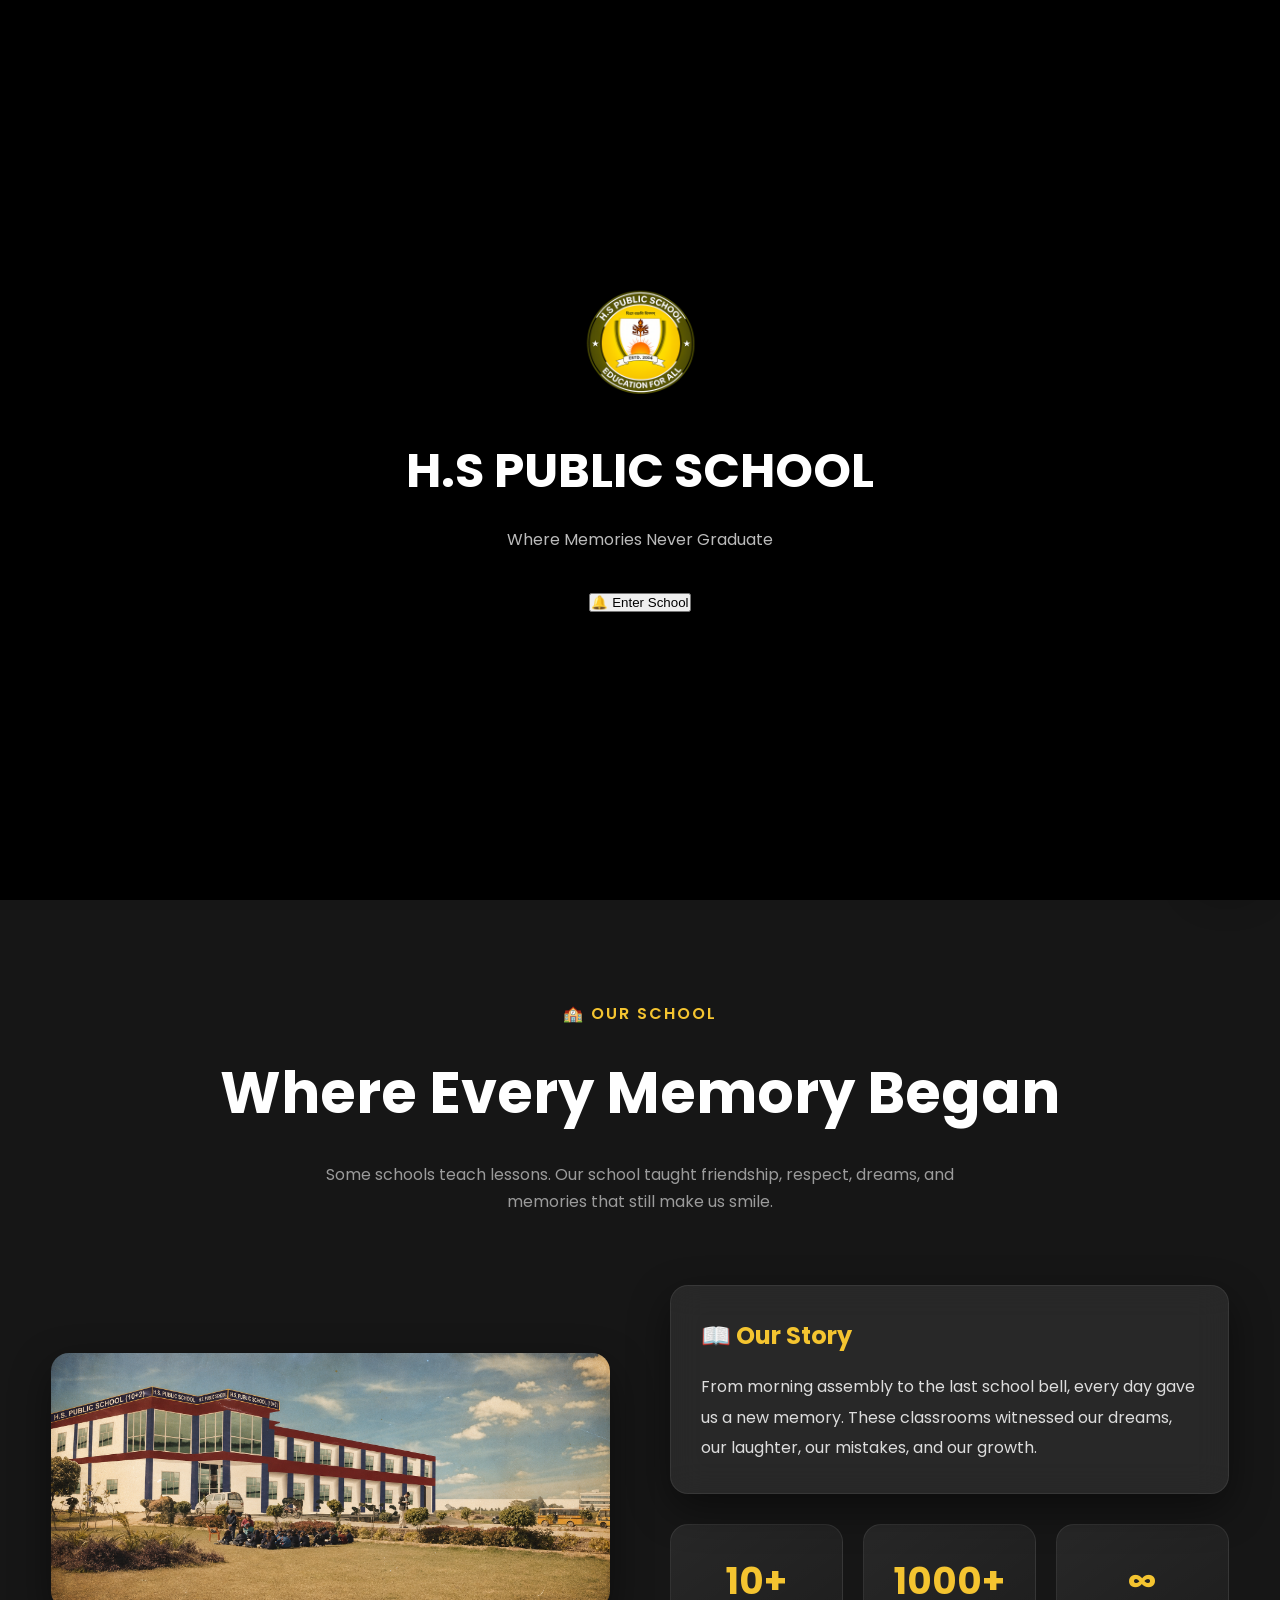
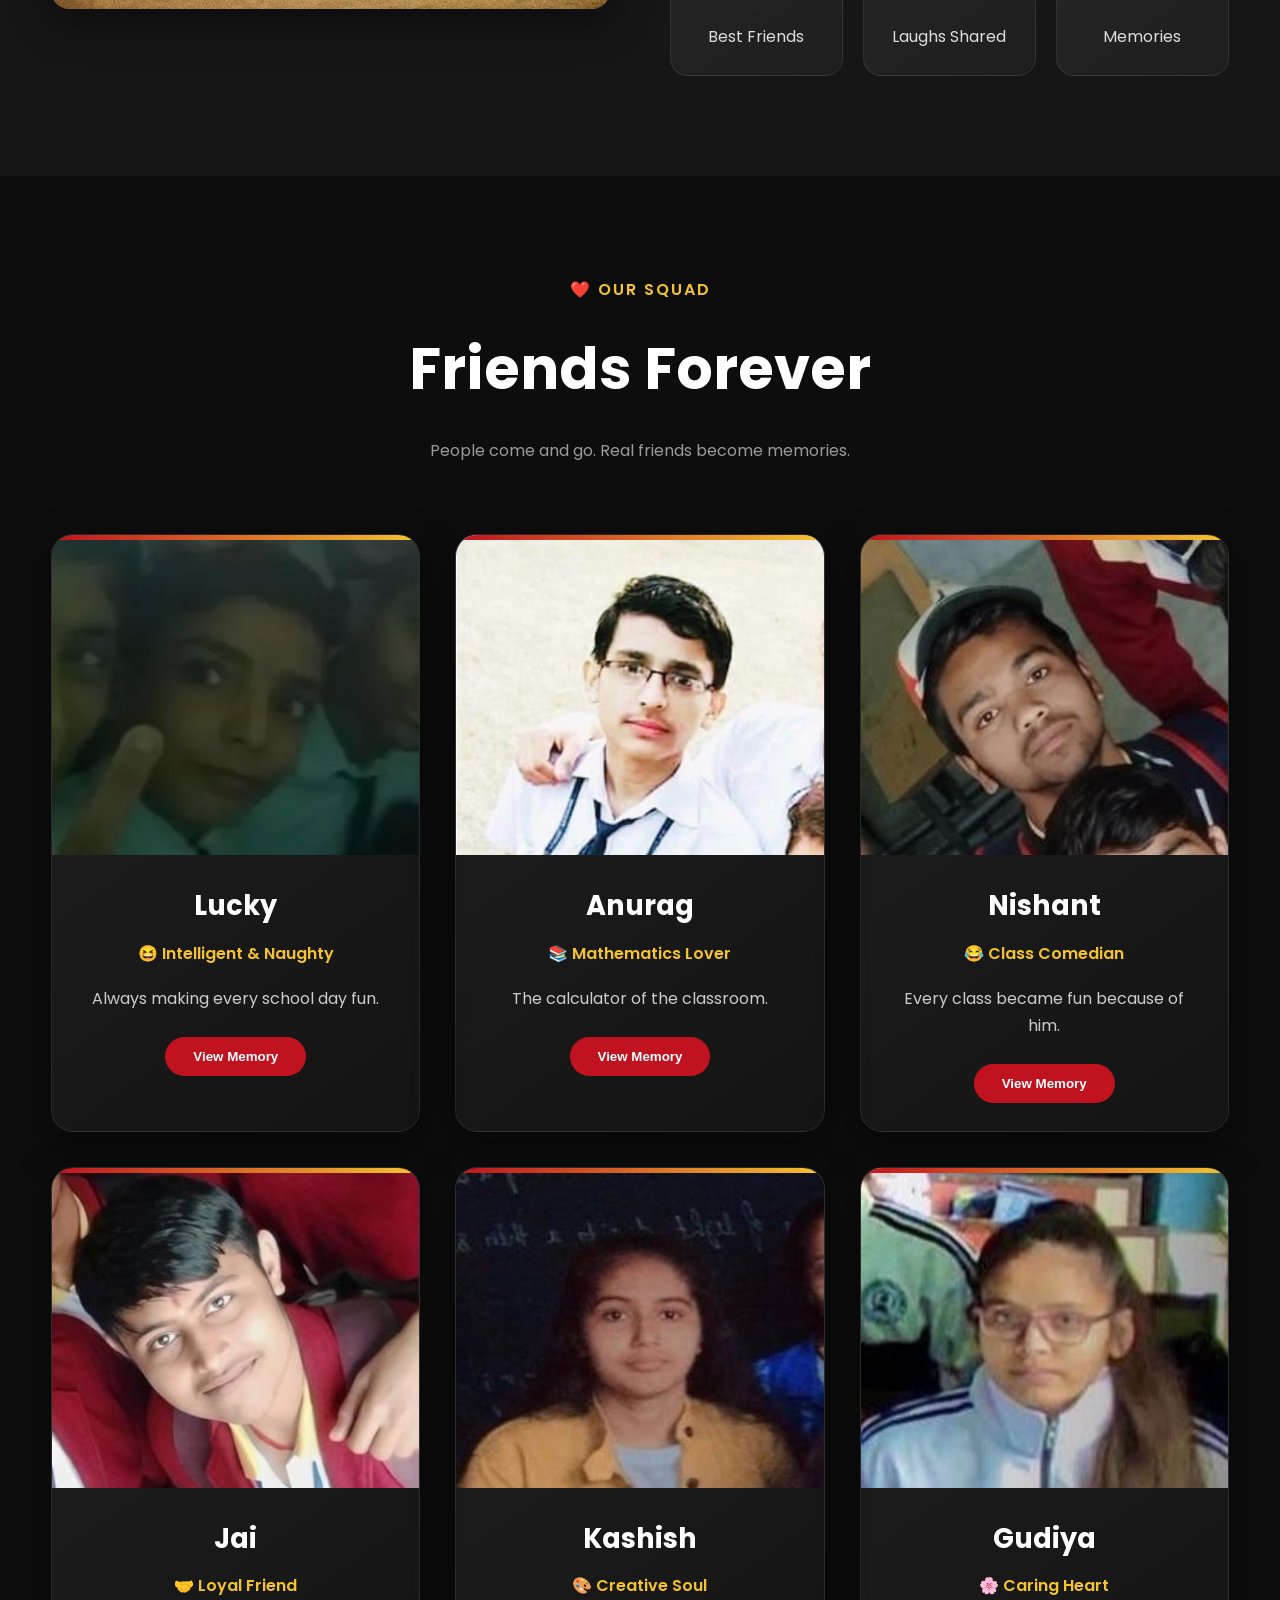
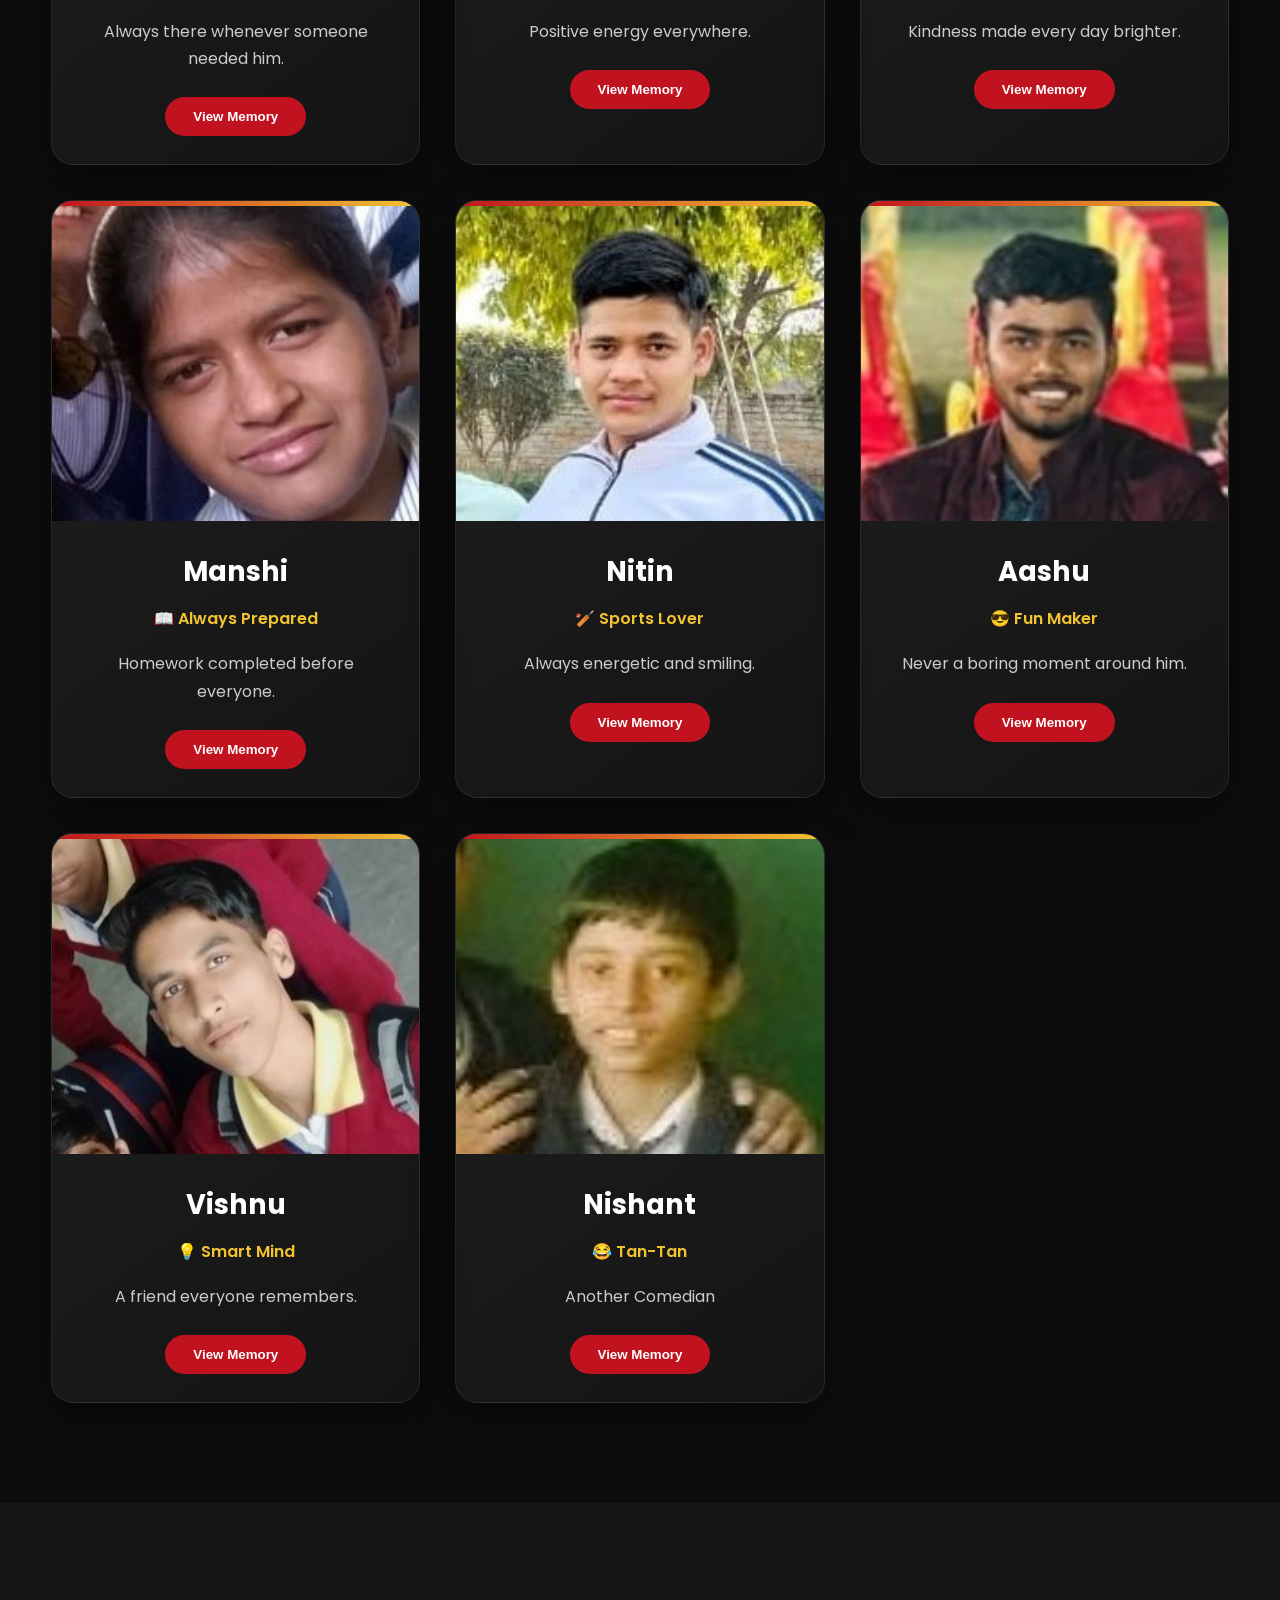
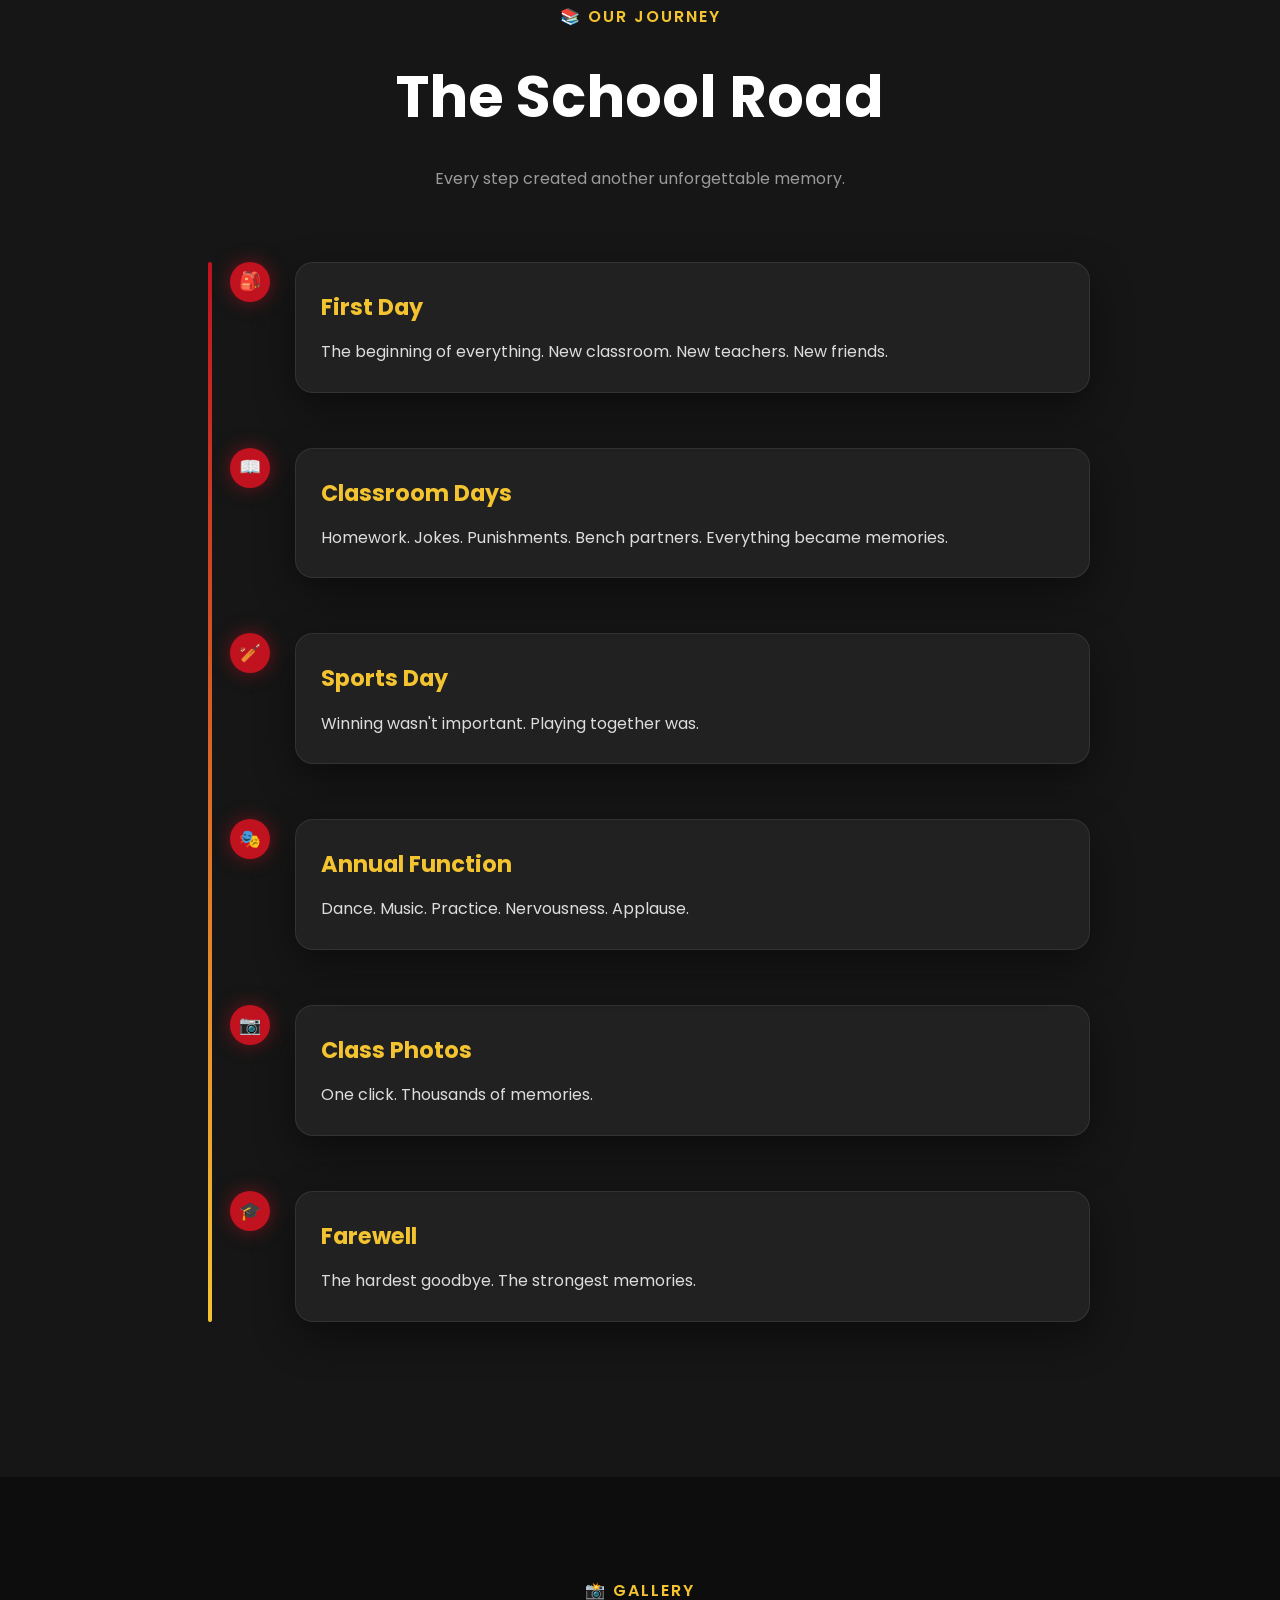
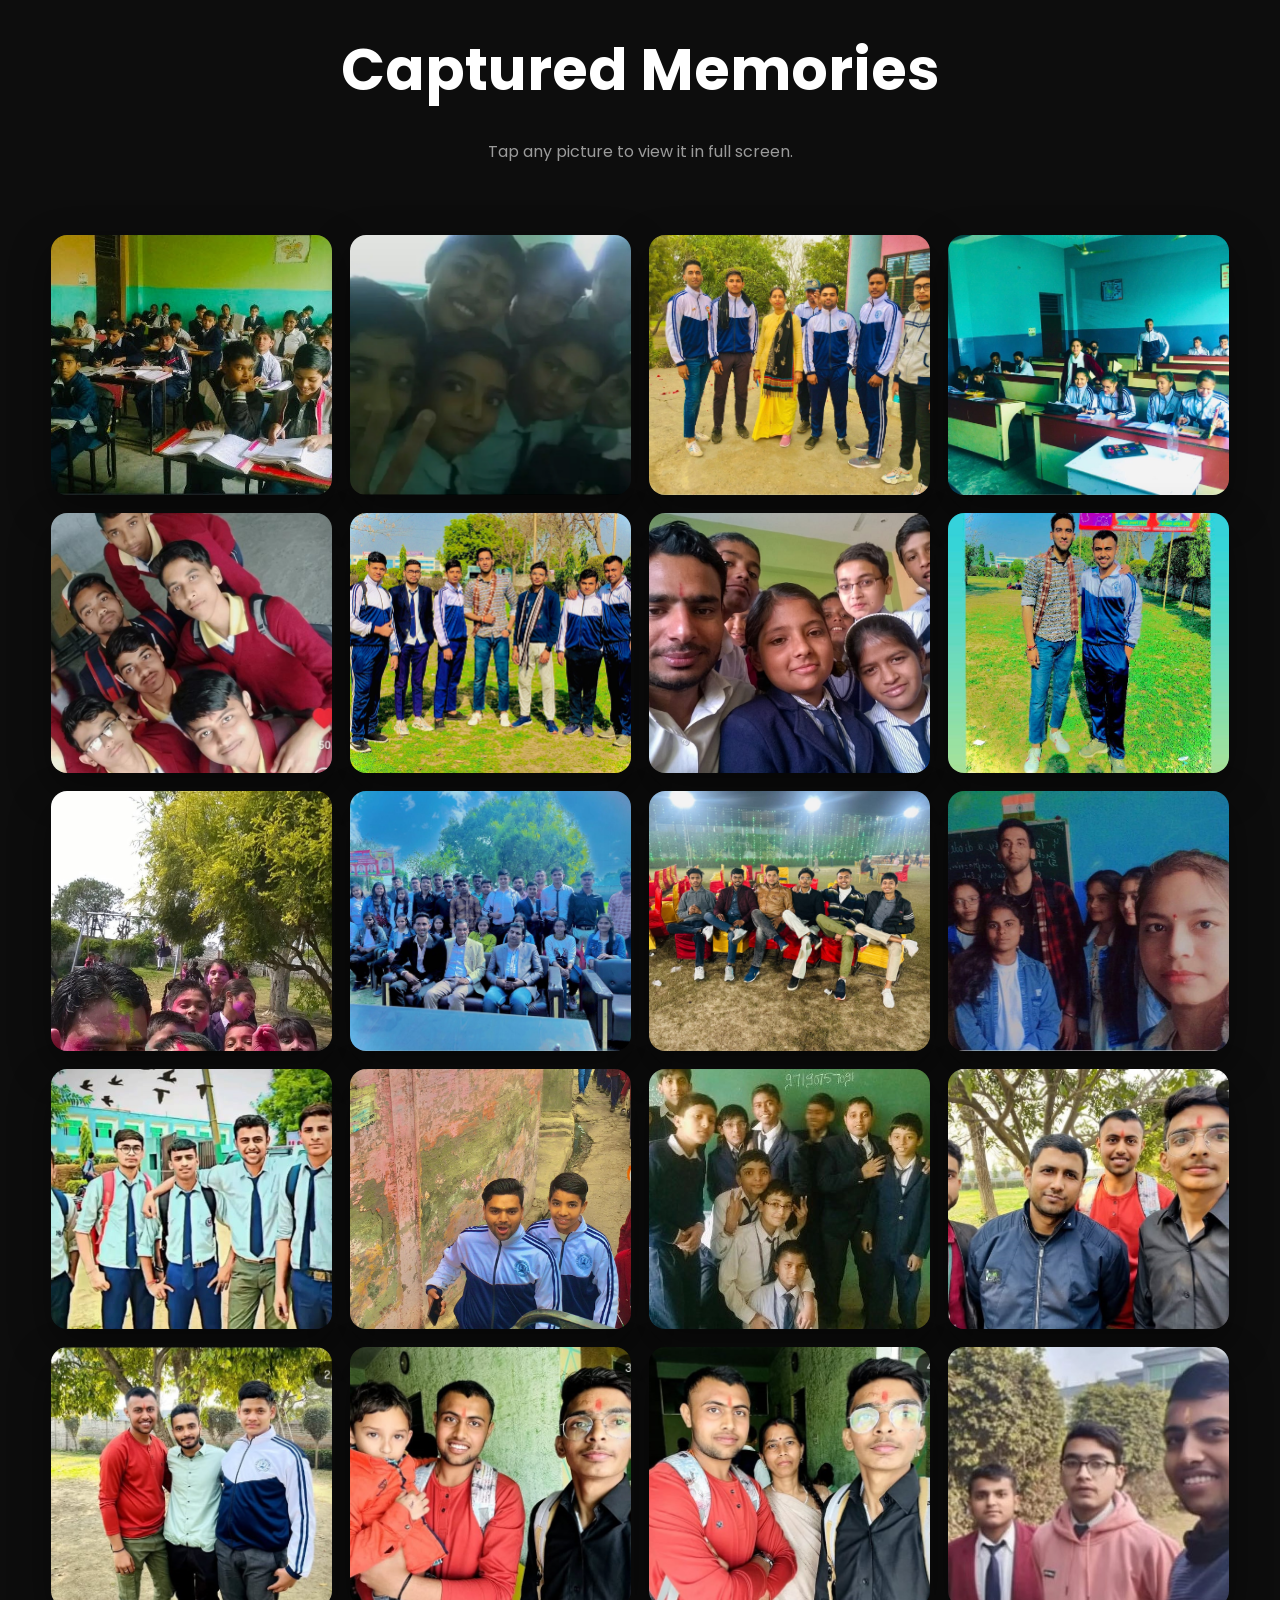
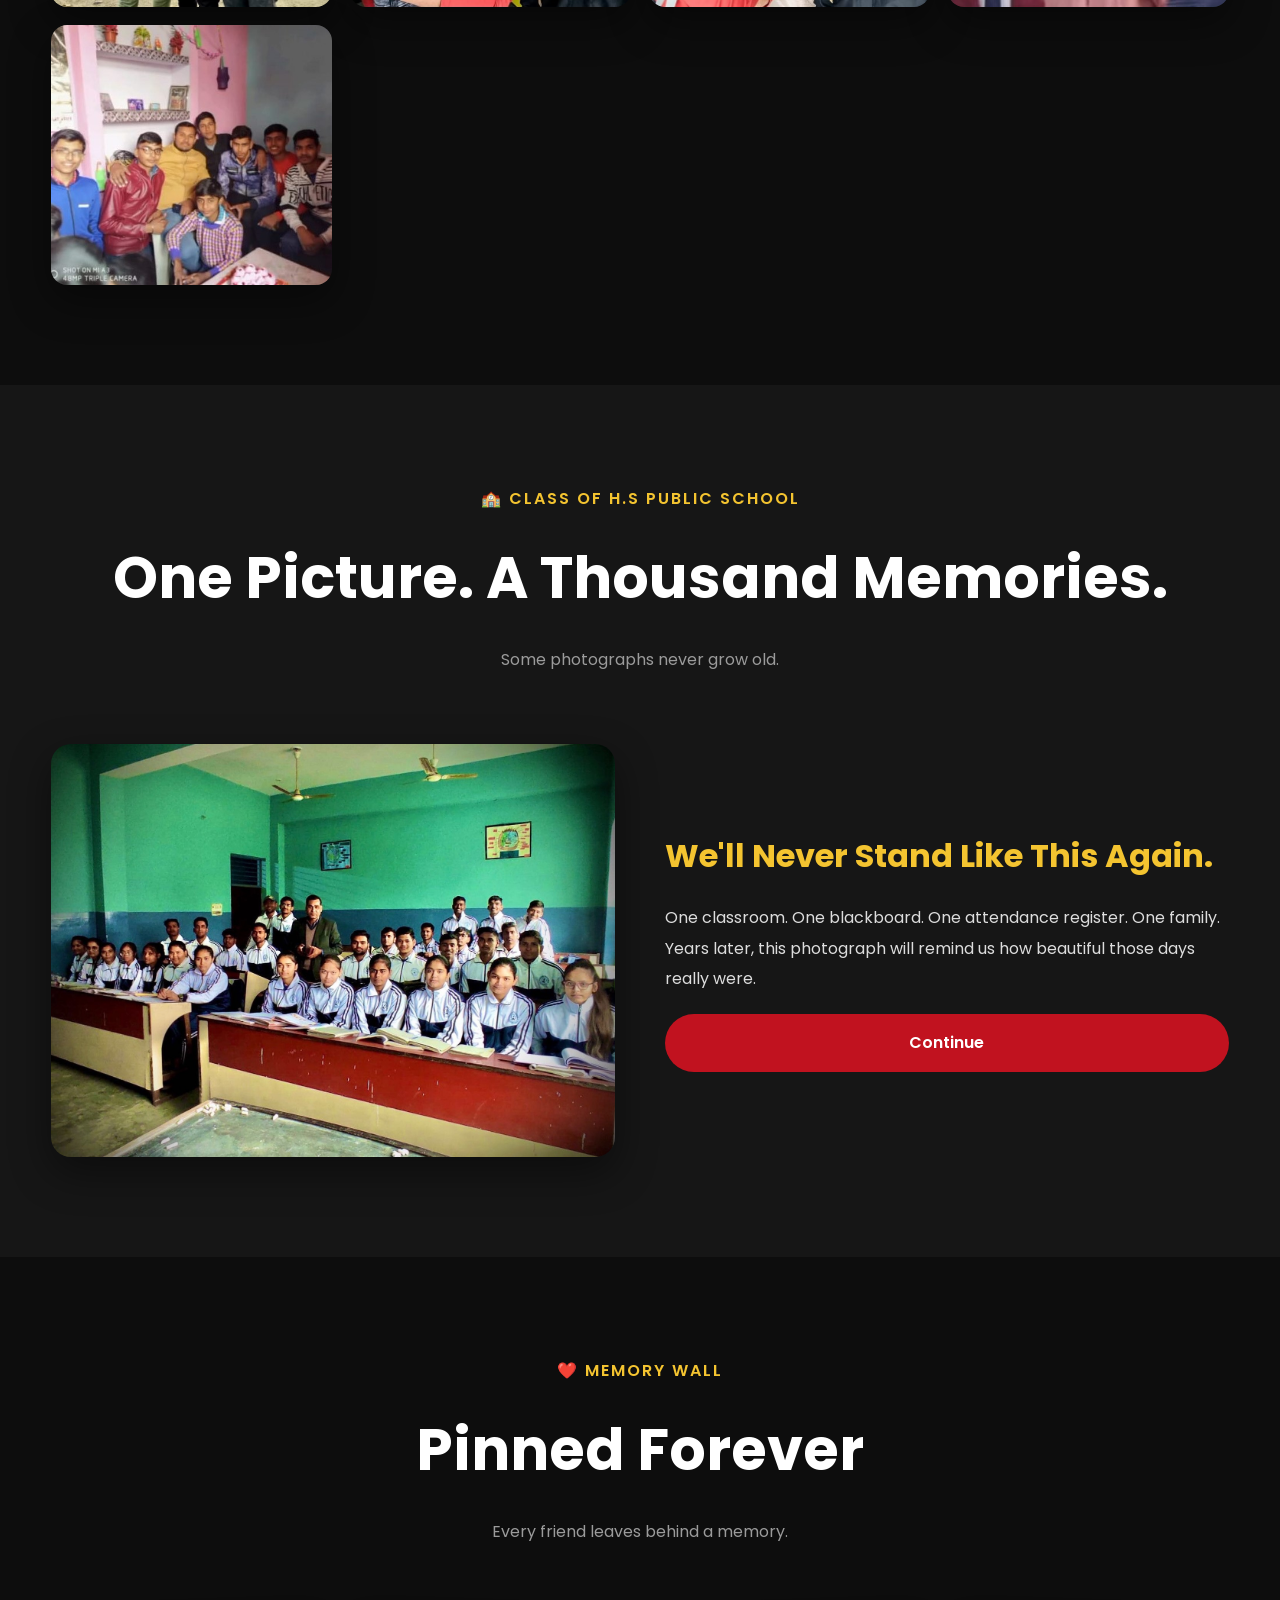
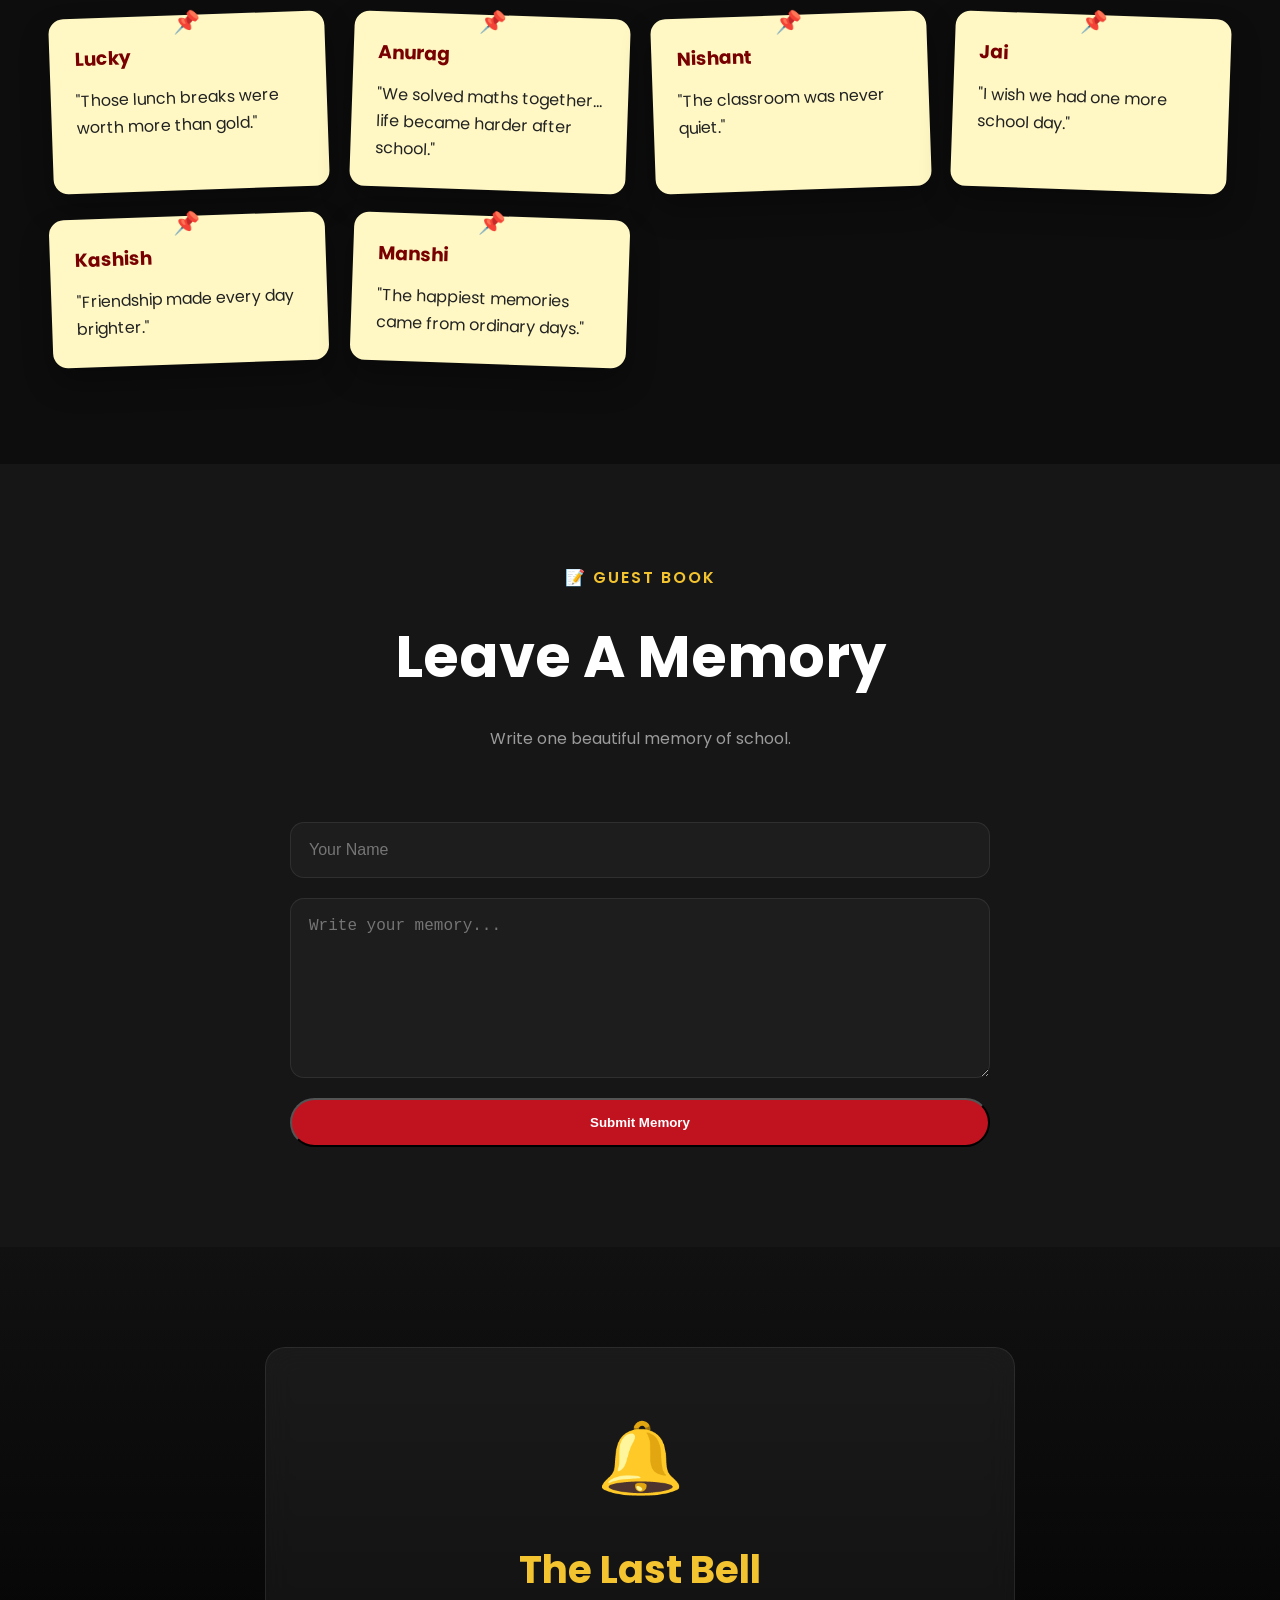
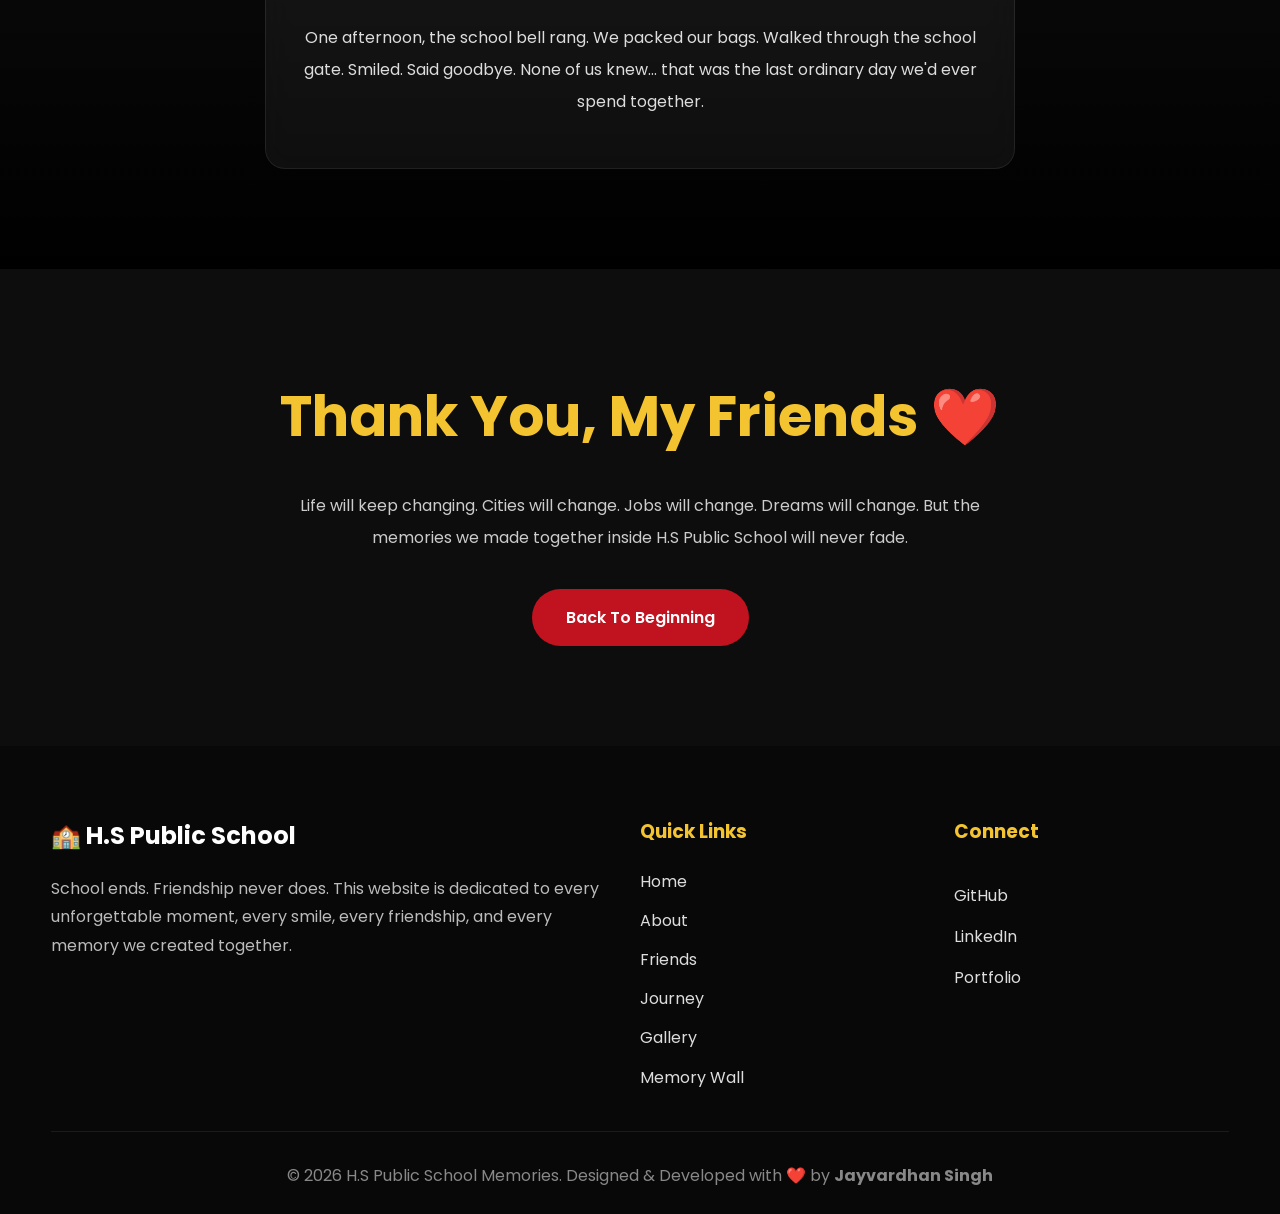
==== commit 94615bd6: "Update Website" ====
--- a/index.html
+++ b/index.html
@@ -509,7 +509,7 @@
 <div class="friend-image">
 
 <img
-src="assets/images/friends/nishant2.jpeg"
+src="assets/images/friends/nishant.jpeg"
 alt="Nishant">
 
 </div>
@@ -774,6 +774,40 @@
 
 </div>
 
+<!-- Nishant -->
+
+<div class="friend-card">
+
+<div class="friend-image">
+
+<img
+src="assets/images/friends/nishant2.jpeg"
+alt="Nishant">
+
+</div>
+
+<div class="friend-info">
+
+<h3>Nishant</h3>
+
+<span>😂 Tan-Tan</span>
+
+<p>
+
+Another Comedian
+
+</p>
+
+<button class="friend-btn">
+
+View Memory
+
+</button>
+
+</div>
+
+</div>
+
 </div>
 
 </div>
@@ -1009,6 +1043,24 @@
 <img src="assets/images/gallery11.jpeg" alt="Gallery 11">
 
 <img src="assets/images/gallery12.jpeg" alt="Gallery 12">
+
+<img src="assets/images/gallery13.jpeg" alt="Gallery 12">
+
+<img src="assets/images/gallery14.jpeg" alt="Gallery 12">
+
+<img src="assets/images/gallery15.jpeg" alt="Gallery 12">
+
+<img src="assets/images/gallery16.jpeg" alt="Gallery 12">
+
+<img src="assets/images/gallery17.jpeg" alt="Gallery 12">
+
+<img src="assets/images/gallery18.jpeg" alt="Gallery 12">
+
+<img src="assets/images/gallery19.jpeg" alt="Gallery 12">
+
+<img src="assets/images/gallery20.jpeg" alt="Gallery 12">
+
+<img src="assets/images/gallery21.jpeg" alt="Gallery 12">
 
 </div>
 
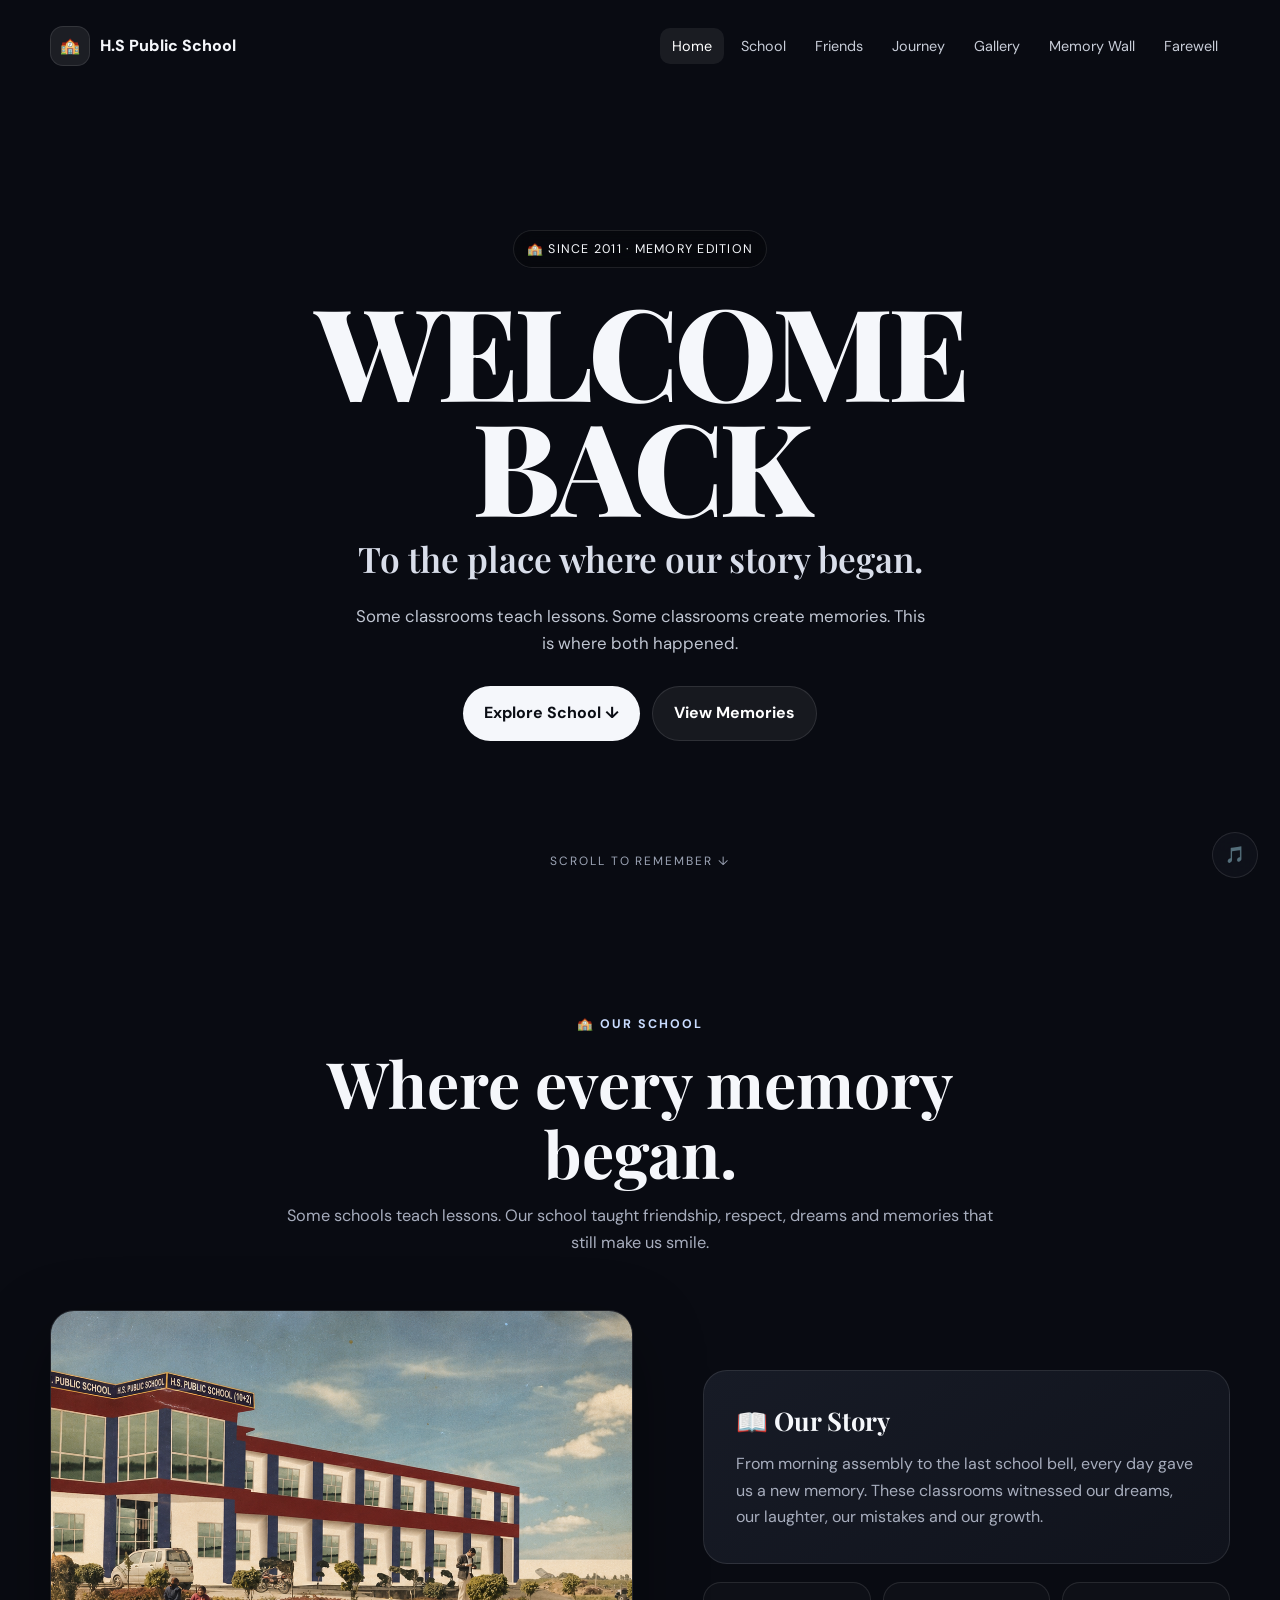
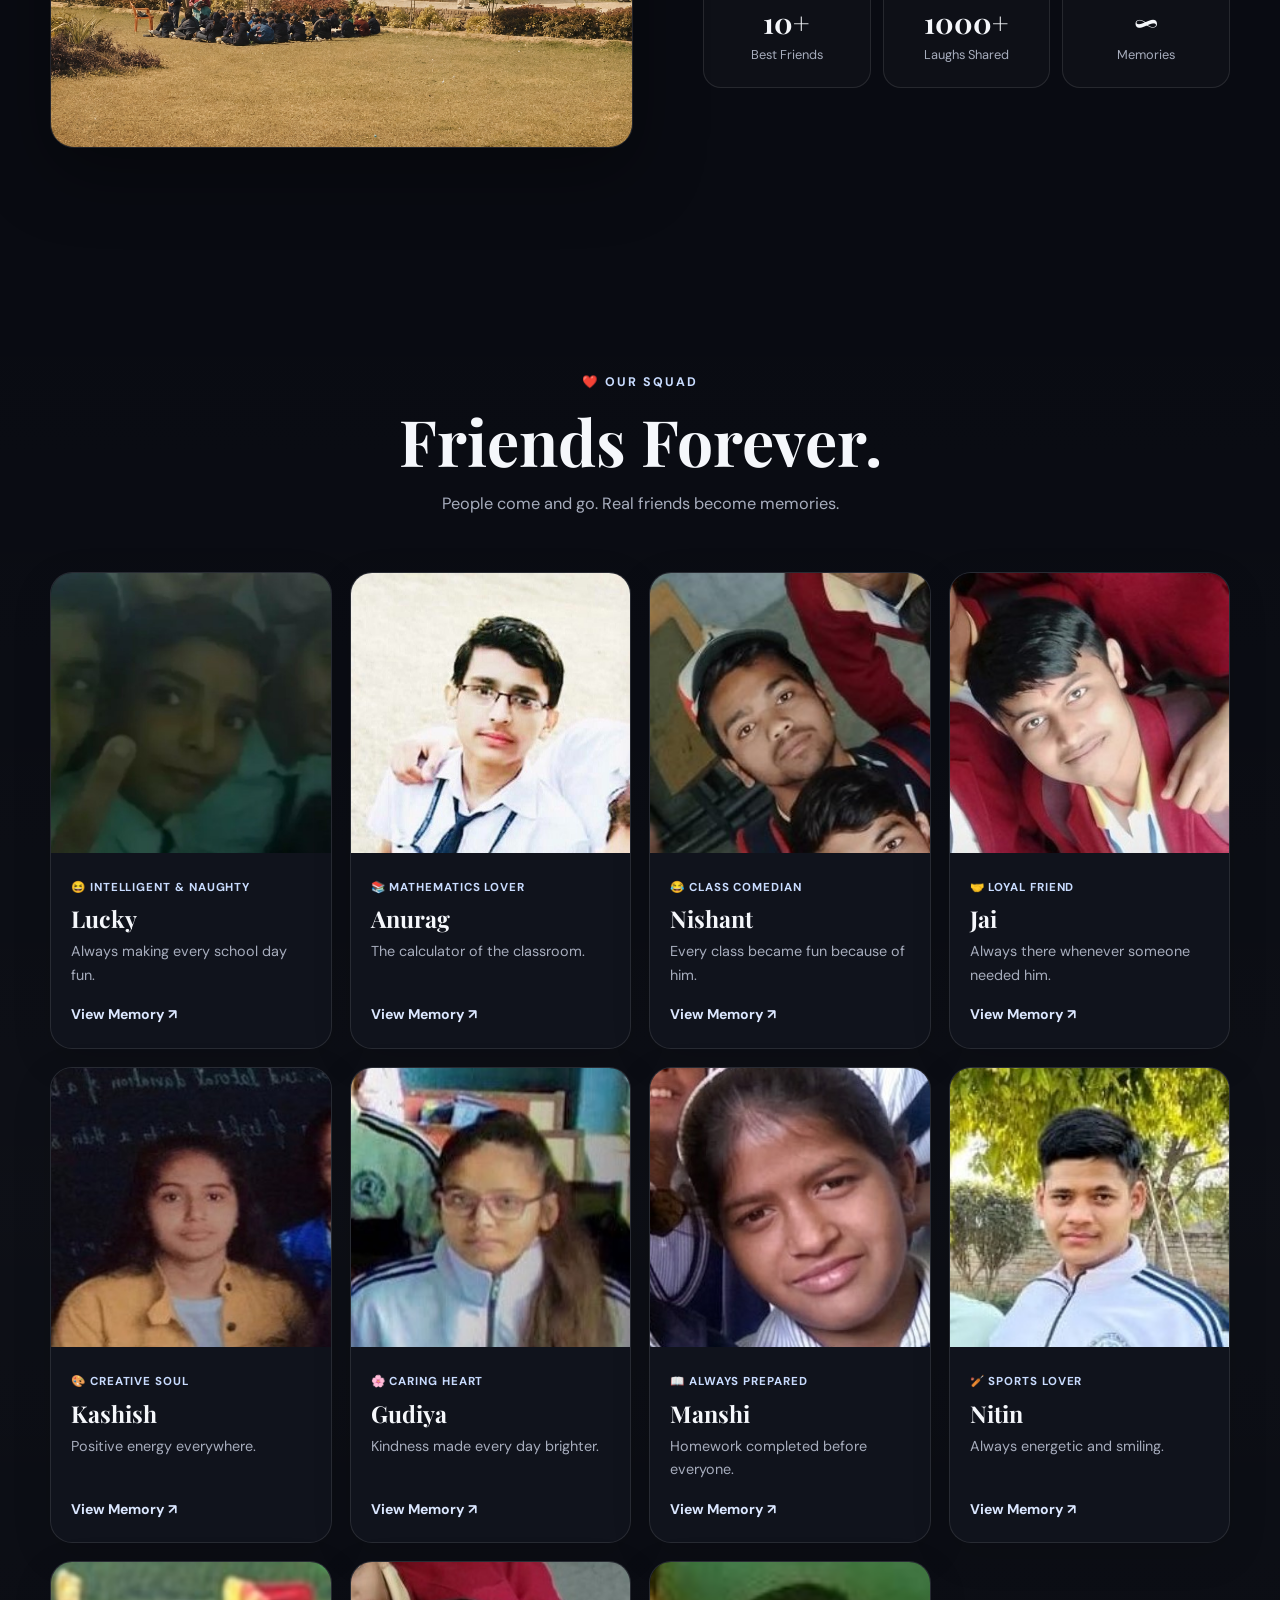
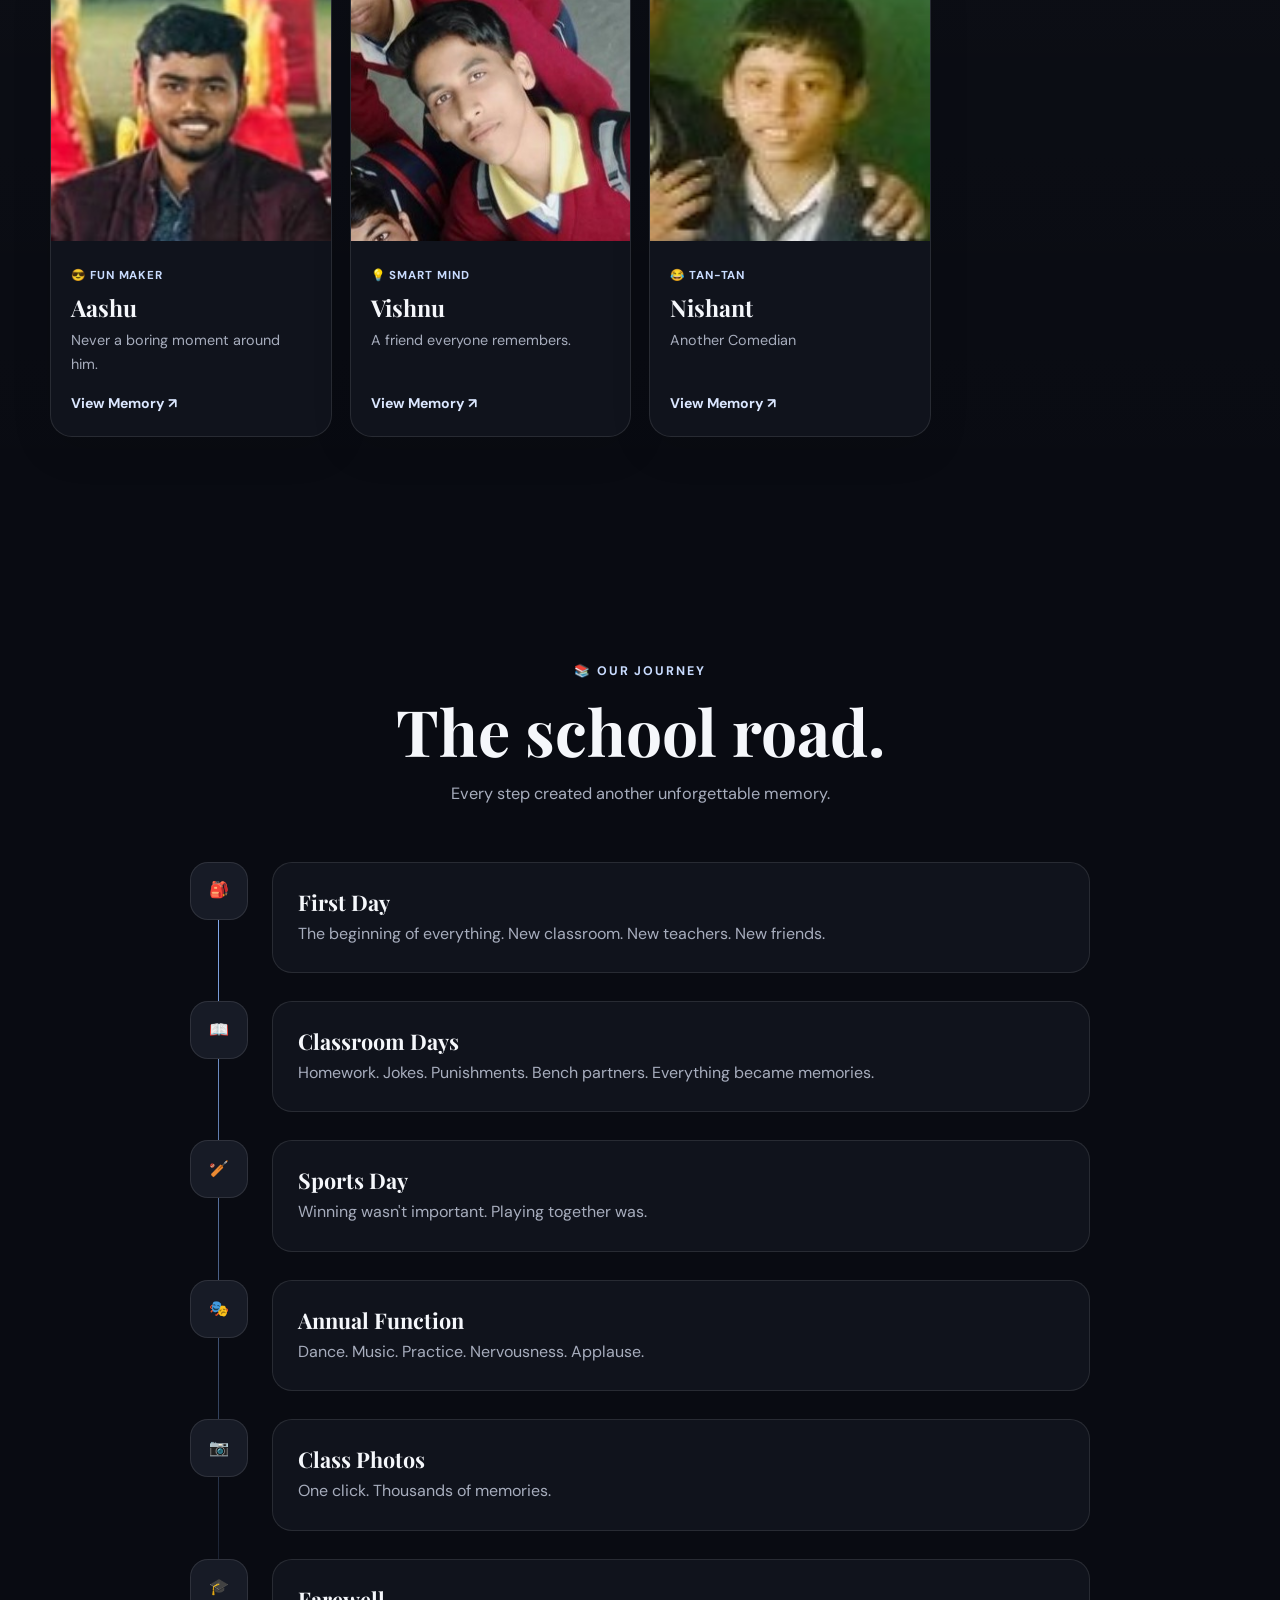
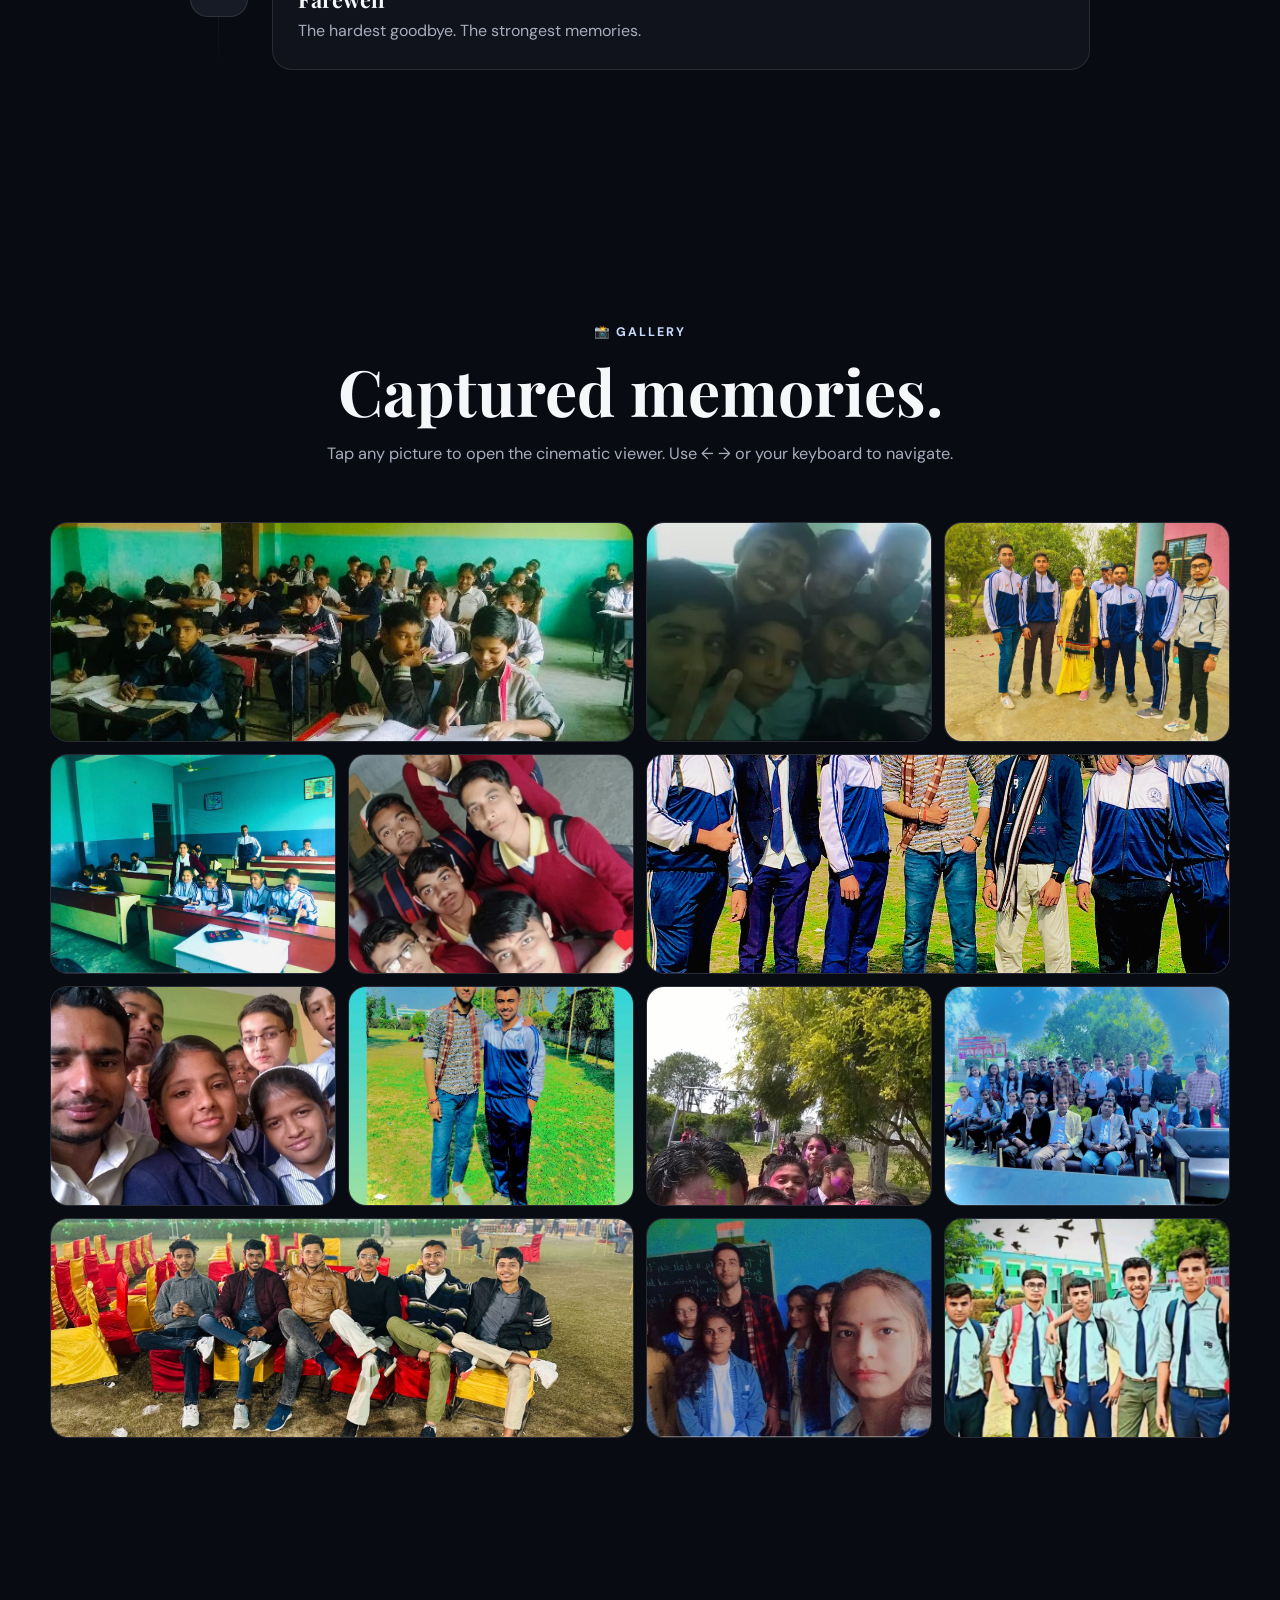
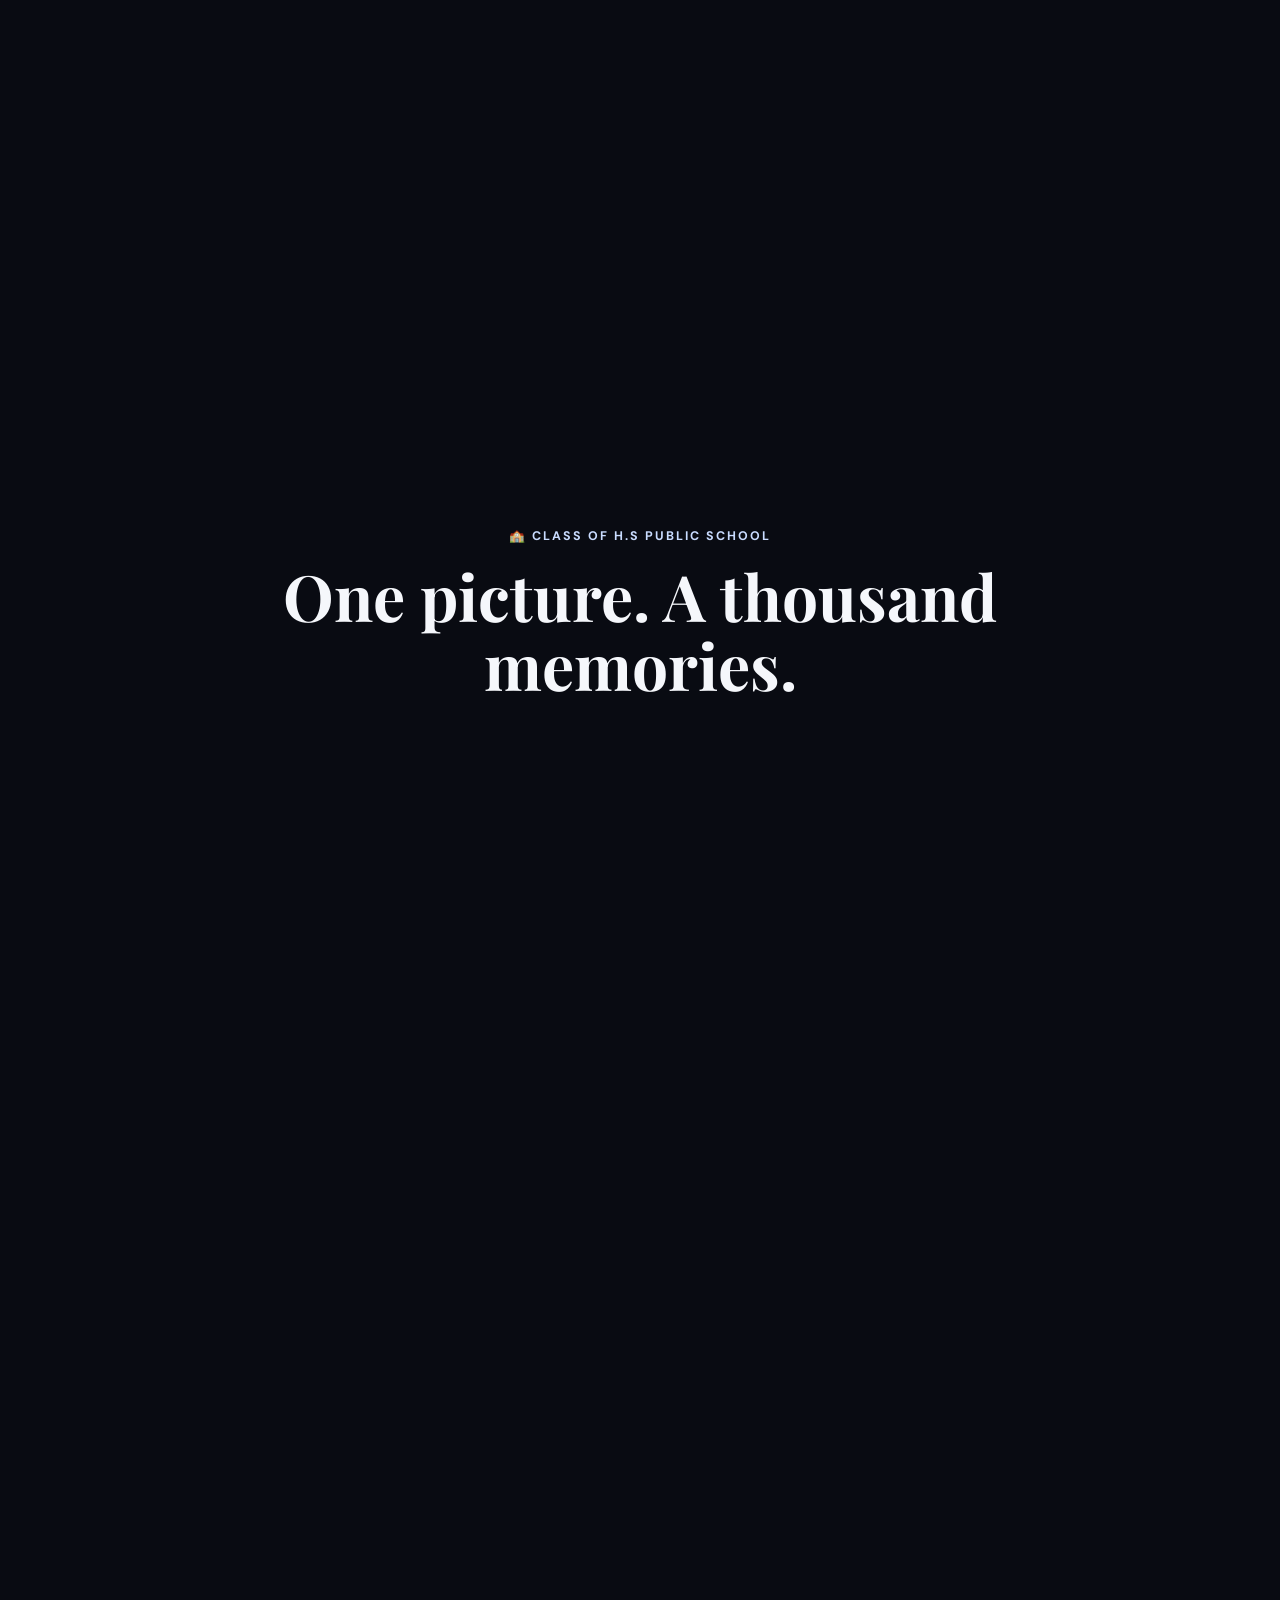
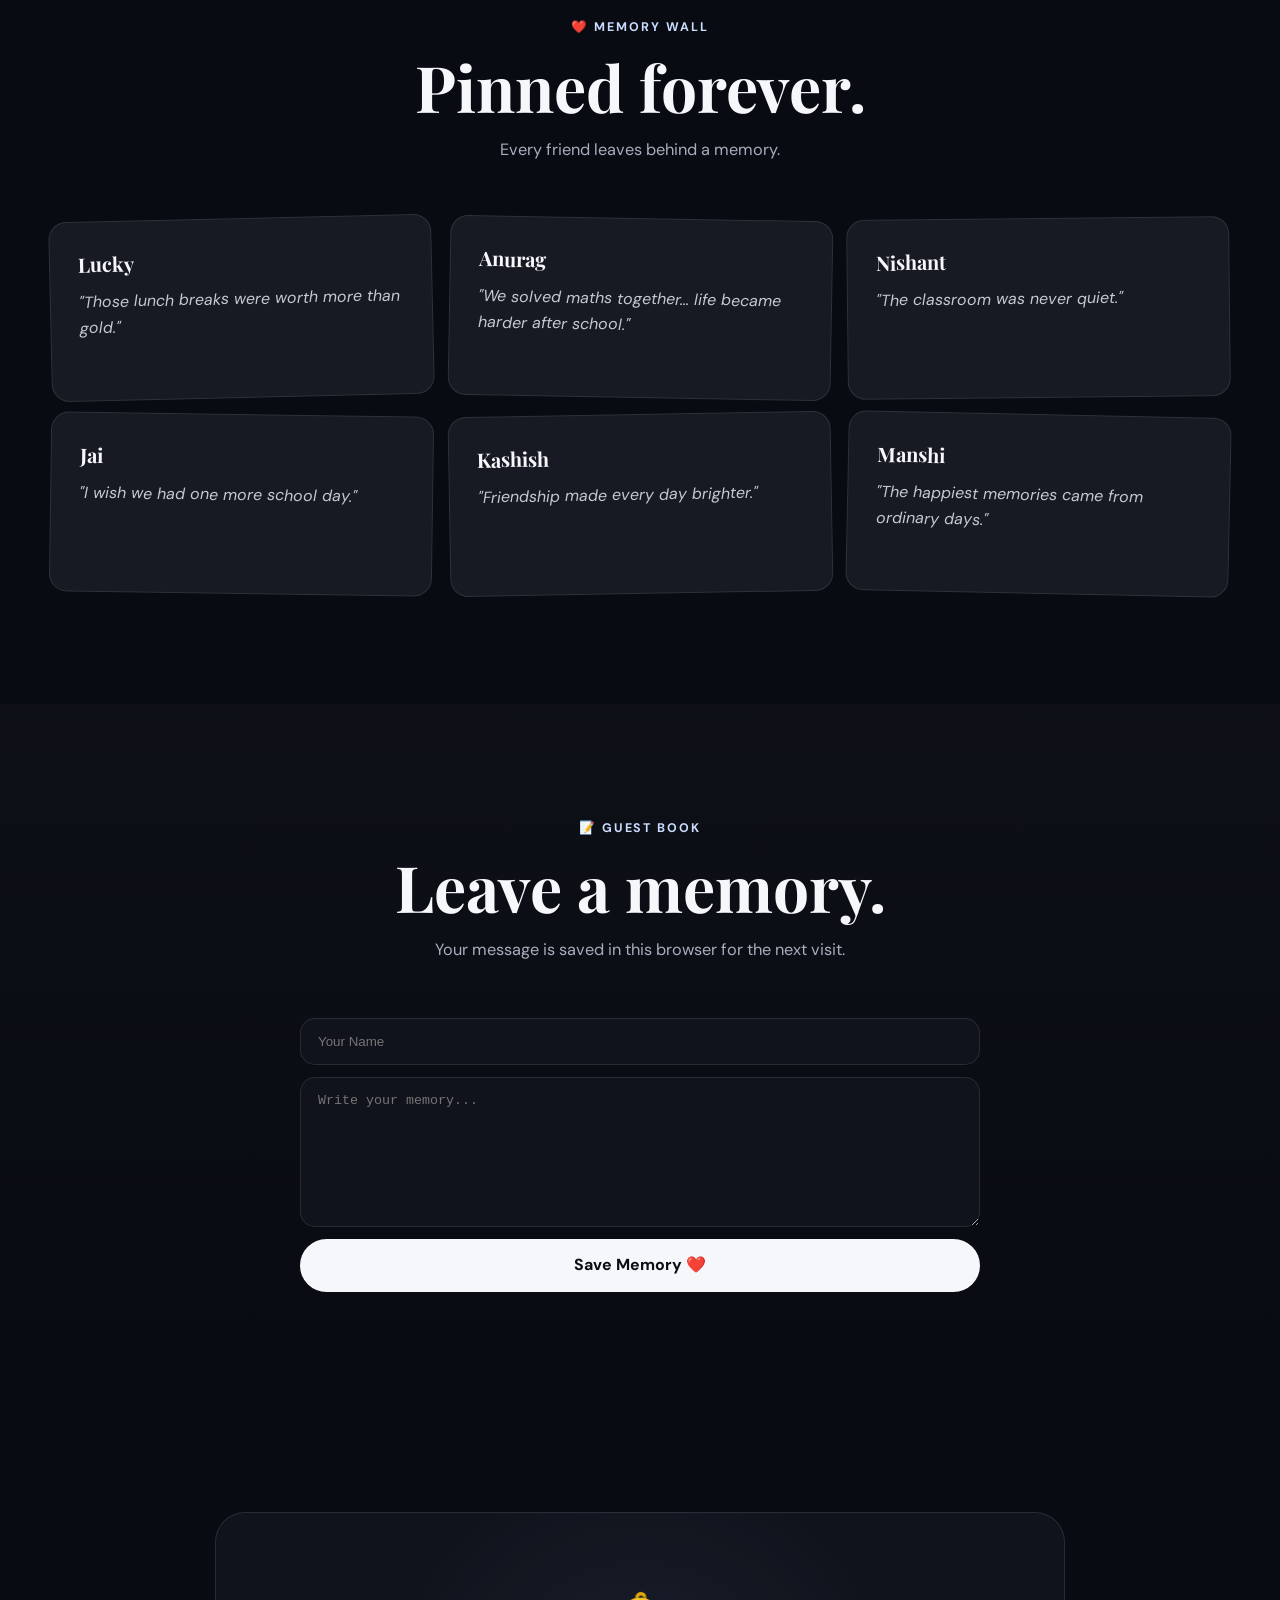
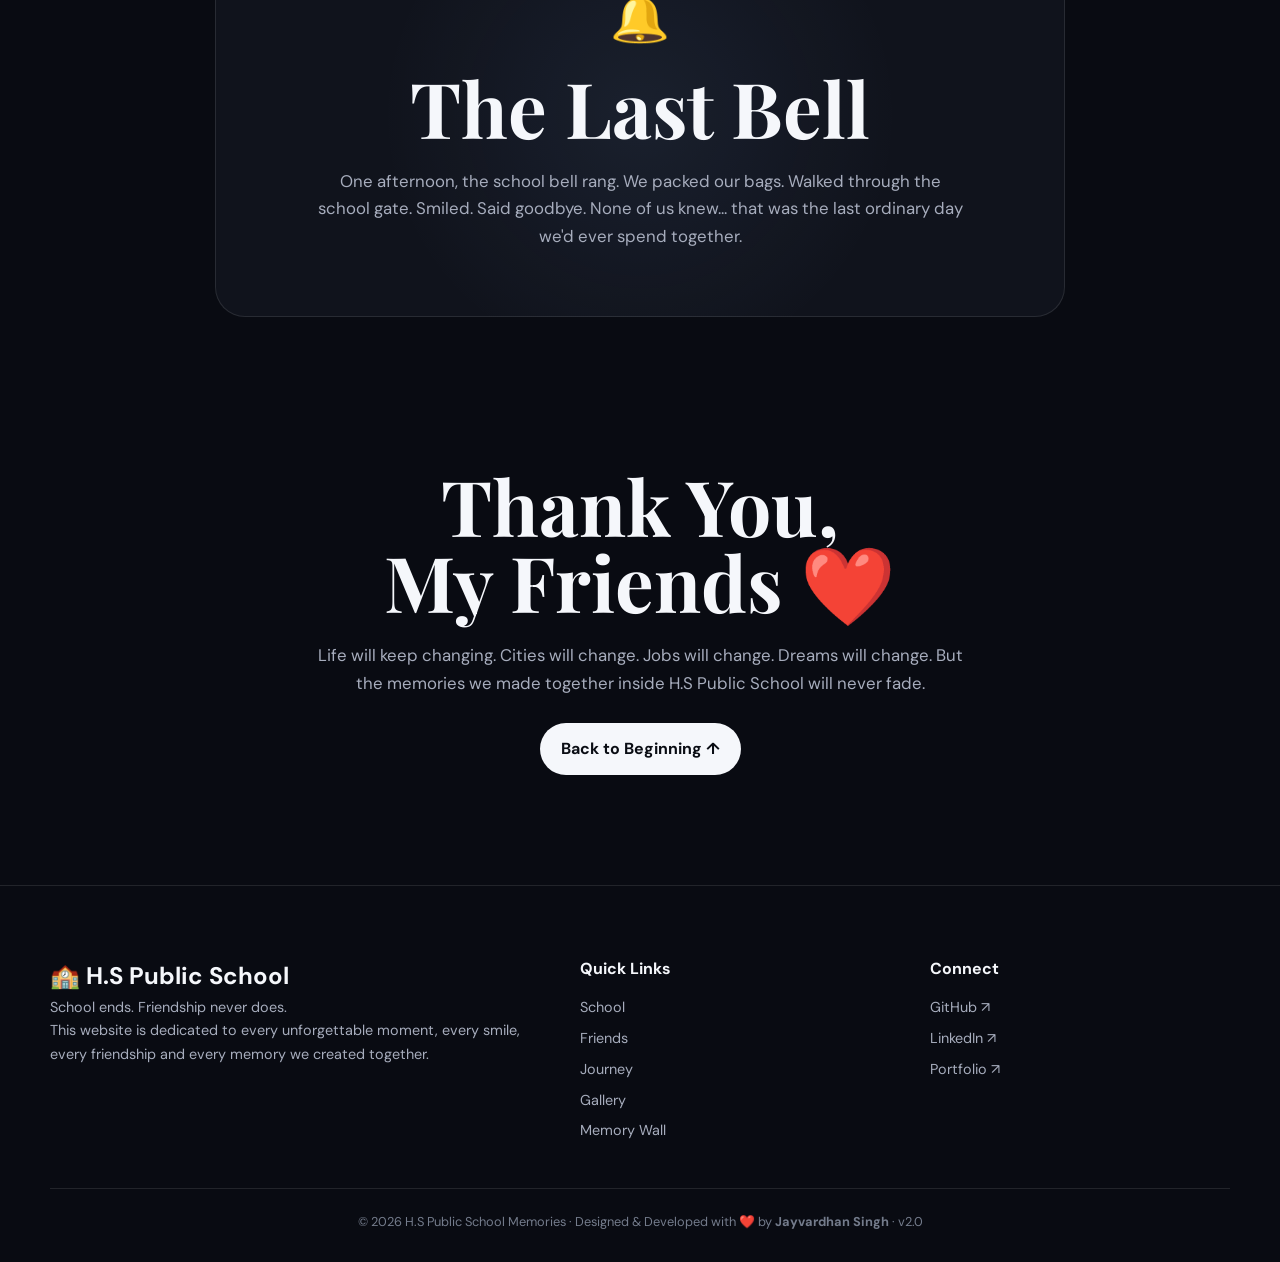
==== commit bf16dd29: "Update Website" ====
--- a/index.html
+++ b/index.html
@@ -1,1680 +1,944 @@
 <!DOCTYPE html>
 <html lang="en">
+        <head>
+                <meta charset="UTF-8"><meta name="viewport"
+                        content="width=device-width, initial-scale=1.0">
+                <meta name="description"
+                        content="H.S Public School — a digital memory book dedicated to unforgettable school days, friends and memories.">
+                <meta name="theme-color" content="#090b12"><meta name="author"
+                        content="Jayvardhan Singh">
+                <meta property="og:title"
+                        content="H.S Public School | The Last Bell"><meta
+                        property="og:description"
+                        content="School ends. Friendship never does.">
+                <meta property="og:image" content="assets/images/hero.jpg"><link
+                        rel="icon" href="assets/icons/favicon.png">
+                <title>H.S Public School — The Last Bell · v2.0</title>
+                <link rel="preconnect" href="https://fonts.googleapis.com"><link
+                        rel="preconnect" href="https://fonts.gstatic.com"
+                        crossorigin>
+                <link
+                        href="https://fonts.googleapis.com/css2?family=DM+Sans:wght@400;500;600;700&family=Playfair+Display:wght@600;700;800&display=swap"
+                        rel="stylesheet">
+                <style>
+:root{--bg:#090b12;--surface:#10131c;--surface2:#171b26;--text:#f5f7fb;--muted:#a7adbd;--line:rgba(255,255,255,.1);--accent:#8eb8ff;--accent2:#c9dcff;--shadow:0 24px 70px rgba(0,0,0,.35);--radius:24px;--max:1180px}
+*{box-sizing:border-box;margin:0;padding:0}html{scroll-behavior:smooth}body{background:var(--bg);color:var(--text);font-family:"DM Sans",sans-serif;line-height:1.65;overflow-x:hidden}body.lock{overflow:hidden}img{display:block;max-width:100%}button,a{font:inherit}a{color:inherit;text-decoration:none}button{border:0;cursor:pointer;color:inherit}::selection{background:var(--accent);color:#06101f}
+.container{width:min(calc(100% - 40px),var(--max));margin:auto}.section{padding:110px 0;position:relative}.eyebrow{display:inline-flex;gap:8px;align-items:center;color:var(--accent2);font-size:.78rem;font-weight:700;letter-spacing:.16em;text-transform:uppercase}.section-title{max-width:720px;margin:0 auto 54px;text-align:center}.section-title h2{font:700 clamp(2.2rem,5vw,4rem)/1.08 "Playfair Display",serif;margin:12px 0 16px}.section-title p{color:var(--muted);font-size:1.02rem}
+.loader{position:fixed;inset:0;z-index:9999;display:grid;place-items:center;background:#07090e;transition:opacity .7s,visibility .7s}.loader.hide{opacity:0;visibility:hidden}.loader-box{text-align:center;padding:35px}.loader-logo{width:86px;height:86px;object-fit:contain;margin:0 auto 18px}.loader h1{font:700 1.7rem "Playfair Display",serif}.loader p{color:var(--muted);margin:6px 0 22px}.enter-btn,.btn{display:inline-flex;align-items:center;justify-content:center;gap:10px;padding:13px 21px;border-radius:999px;background:var(--text);color:#0a0d14;font-weight:700;transition:.25s}.enter-btn:hover,.btn:hover{transform:translateY(-3px)}
+.header{position:fixed;top:0;left:0;right:0;z-index:1000;padding:16px 0;transition:.3s}.header.scrolled{background:rgba(9,11,18,.78);backdrop-filter:blur(18px);border-bottom:1px solid var(--line)}.nav{height:60px;display:flex;align-items:center;justify-content:space-between}.brand{display:flex;align-items:center;gap:10px;font-weight:800}.brand-mark{width:40px;height:40px;border-radius:13px;display:grid;place-items:center;background:rgba(255,255,255,.08);border:1px solid var(--line)}.nav-links{display:flex;align-items:center;gap:5px;list-style:none}.nav-links a{padding:9px 12px;border-radius:10px;color:#c8cdd8;font-size:.9rem}.nav-links a:hover,.nav-links a.active{background:rgba(255,255,255,.07);color:#fff}.menu{display:none;background:rgba(255,255,255,.08);border:1px solid var(--line);width:42px;height:42px;border-radius:12px}
+.hero{min-height:100svh;position:relative;display:grid;place-items:center;overflow:hidden}.hero-bg{position:absolute;inset:0;width:100%;height:100%;object-fit:cover;filter:brightness(.42) saturate(.75);transform:scale(1.04)}.hero:after{content:"";position:absolute;inset:0;background:radial-gradient(circle at 50% 35%,transparent 0 18%,rgba(9,11,18,.45) 62%,#090b12 100%)}.hero-content{position:relative;z-index:2;width:min(900px,calc(100% - 40px));text-align:center;padding-top:70px}.hero-tag{display:inline-flex;padding:8px 13px;border:1px solid var(--line);border-radius:999px;background:rgba(0,0,0,.25);backdrop-filter:blur(10px);font-size:.78rem;letter-spacing:.1em;text-transform:uppercase}.hero h1{font:800 clamp(3.6rem,10vw,8rem)/.9 "Playfair Display",serif;letter-spacing:-.04em;margin:24px 0 16px}.hero h2{font:600 clamp(1.25rem,3vw,2.2rem)/1.2 "Playfair Display",serif;color:#d9deea}.hero p{max-width:580px;margin:22px auto;color:#c0c6d2;font-size:1.05rem}.hero-actions{display:flex;justify-content:center;gap:12px;flex-wrap:wrap;margin-top:28px}.btn.ghost{background:rgba(255,255,255,.06);color:#fff;border:1px solid var(--line);box-shadow:none}.scroll{position:absolute;bottom:28px;z-index:3;color:#9ca4b5;font-size:.75rem;letter-spacing:.16em;text-transform:uppercase}
+.about-grid{display:grid;grid-template-columns:1.05fr .95fr;gap:70px;align-items:center}.about-image{border-radius:var(--radius);overflow:hidden;border:1px solid var(--line);box-shadow:var(--shadow)}.about-image img{width:100%;aspect-ratio:4/3;object-fit:cover}.story-card{background:linear-gradient(145deg,var(--surface2),var(--surface));padding:32px;border:1px solid var(--line);border-radius:var(--radius)}.story-card h3{font:700 1.6rem "Playfair Display",serif;margin-bottom:14px}.story-card p{color:var(--muted)}.stats{display:grid;grid-template-columns:repeat(3,1fr);margin-top:18px;gap:12px}.stat{padding:20px;border:1px solid var(--line);border-radius:18px;background:rgba(255,255,255,.025);text-align:center}.stat strong{display:block;font:700 1.8rem "Playfair Display",serif}.stat span{color:var(--muted);font-size:.8rem}
+.friends{background:linear-gradient(180deg,transparent,rgba(255,255,255,.018),transparent)}.friends-grid{display:grid;grid-template-columns:repeat(4,1fr);gap:18px}.friend-card{background:var(--surface);border:1px solid var(--line);border-radius:22px;overflow:hidden;transition:.35s;box-shadow:0 12px 40px rgba(0,0,0,.12)}.friend-card:hover{transform:translateY(-7px);border-color:rgba(142,184,255,.35);box-shadow:var(--shadow)}.friend-photo{aspect-ratio:1/1;overflow:hidden;background:#151922}.friend-photo img{width:100%;height:100%;object-fit:cover;transition:.5s}.friend-card:hover .friend-photo img{transform:scale(1.06)}.friend-info{padding:20px}.friend-role{color:var(--accent2);font-size:.72rem;font-weight:700;text-transform:uppercase;letter-spacing:.08em}.friend-info h3{font:700 1.45rem "Playfair Display",serif;margin:4px 0 6px}.friend-info p{color:var(--muted);font-size:.9rem;min-height:48px}.memory-btn{margin-top:15px;background:none;color:#dbe7ff;font-weight:700;font-size:.88rem}.memory-btn span{display:inline-block;transition:.2s}.memory-btn:hover span{transform:translate(3px,-3px)}
+.timeline-road{position:relative;max-width:900px;margin:auto}.timeline-road:before{content:"";position:absolute;left:28px;top:0;bottom:0;width:1px;background:linear-gradient(var(--accent),transparent)}.timeline-item{position:relative;display:grid;grid-template-columns:58px 1fr;gap:24px;margin:0 0 28px}.timeline-icon{width:58px;height:58px;border-radius:18px;display:grid;place-items:center;background:var(--surface2);border:1px solid var(--line);z-index:1}.timeline-card{padding:25px;border:1px solid var(--line);background:var(--surface);border-radius:20px}.timeline-card h3{font:700 1.35rem "Playfair Display",serif}.timeline-card p{color:var(--muted);margin-top:5px}
+.gallery-grid{display:grid;grid-template-columns:repeat(4,1fr);grid-auto-rows:220px;gap:12px}.gallery-item{position:relative;overflow:hidden;border-radius:18px;background:var(--surface);border:1px solid var(--line);padding:0}.gallery-item:nth-child(1),.gallery-item:nth-child(6),.gallery-item:nth-child(11){grid-column:span 2}.gallery-item img{width:100%;height:100%;object-fit:cover;transition:.45s}.gallery-overlay{position:absolute;inset:auto 12px 12px 12px;padding:10px 13px;border-radius:12px;background:rgba(0,0,0,.62);backdrop-filter:blur(8px);opacity:0;transform:translateY(8px);transition:.25s;text-align:left;font-size:.82rem}.gallery-item:hover img{transform:scale(1.05)}.gallery-item:hover .gallery-overlay{opacity:1;transform:none}
+.class-wrap{display:grid;grid-template-columns:1.25fr .75fr;gap:0;background:var(--surface);border:1px solid var(--line);border-radius:28px;overflow:hidden;box-shadow:var(--shadow)}.class-wrap img{width:100%;height:100%;min-height:430px;object-fit:cover}.class-copy{padding:45px;display:flex;flex-direction:column;justify-content:center}.class-copy h3{font:700 clamp(1.8rem,3vw,2.8rem)/1.1 "Playfair Display",serif;margin-bottom:18px}.class-copy p{color:var(--muted);white-space:pre-line}
+.memory-board{display:grid;grid-template-columns:repeat(3,1fr);gap:16px}.note{padding:28px;background:#171a22;border:1px solid var(--line);border-radius:18px;min-height:180px;transform:rotate(var(--r));transition:.3s}.note:hover{transform:rotate(0) translateY(-5px)}.note h3{font:700 1.25rem "Playfair Display",serif;margin-bottom:12px}.note p{color:#c4c9d3;font-style:italic}
+.guestbook{background:linear-gradient(180deg,rgba(255,255,255,.018),transparent)}.memory-form{max-width:680px;margin:auto;display:grid;gap:12px}input,textarea{width:100%;background:var(--surface);border:1px solid var(--line);border-radius:15px;padding:15px 17px;color:#fff;outline:none}input:focus,textarea:focus{border-color:rgba(142,184,255,.65);box-shadow:0 0 0 4px rgba(142,184,255,.08)}textarea{min-height:150px;resize:vertical}
+.last-bell{text-align:center}.bell-box{max-width:850px;margin:auto;padding:65px 30px;border:1px solid var(--line);border-radius:30px;background:radial-gradient(circle at center,rgba(142,184,255,.08),transparent 55%),var(--surface)}.bell-icon{font-size:3rem;margin-bottom:12px}.bell-box h2,.farewell h2{font:700 clamp(2.5rem,6vw,5rem)/1 "Playfair Display",serif}.bell-box p,.farewell p{max-width:650px;margin:22px auto 0;color:var(--muted);font-size:1.05rem}.farewell{text-align:center;padding-top:40px}.farewell .btn{margin-top:25px}
+.footer{padding:70px 0 30px;border-top:1px solid var(--line)}.footer-grid{display:grid;grid-template-columns:1.6fr 1fr 1fr;gap:50px}.footer h3{font-size:1rem;margin-bottom:14px}.footer p,.footer a{color:var(--muted);font-size:.9rem}.footer-links{display:grid;gap:7px}.copyright{border-top:1px solid var(--line);margin-top:45px;padding-top:22px;text-align:center;color:#747c8c;font-size:.8rem}
+.music,.top{position:fixed;right:22px;z-index:900;width:46px;height:46px;border-radius:50%;background:rgba(16,19,28,.82);border:1px solid var(--line);backdrop-filter:blur(12px);display:grid;place-items:center}.music{bottom:22px}.top{bottom:78px;opacity:0;pointer-events:none;transition:.25s}.top.show{opacity:1;pointer-events:auto}
+.modal{position:fixed;inset:0;z-index:2000;display:none;place-items:center;padding:20px;background:rgba(0,0,0,.82);backdrop-filter:blur(12px)}.modal.open{display:grid}.modal-box{position:relative;width:min(520px,100%);background:var(--surface);border:1px solid var(--line);border-radius:25px;overflow:hidden;box-shadow:var(--shadow)}.modal-box img{width:100%;max-height:55vh;object-fit:cover}.modal-copy{padding:25px}.modal-copy h2{font:700 2rem "Playfair Display",serif}.modal-copy p{color:var(--muted);margin-top:5px}.close{position:absolute;top:12px;right:12px;width:40px;height:40px;border-radius:50%;background:rgba(0,0,0,.65);font-size:1.5rem}
+.toast{position:fixed;left:50%;bottom:24px;transform:translate(-50%,20px);z-index:3000;background:#f5f7fb;color:#090b12;padding:12px 18px;border-radius:999px;font-weight:700;font-size:.85rem;opacity:0;pointer-events:none;transition:.3s}.toast.show{opacity:1;transform:translate(-50%,0)}
+.reveal{opacity:0;transform:translateY(24px);transition:opacity .7s,transform .7s}.reveal.visible{opacity:1;transform:none}
+@media(max-width:950px){.nav-links{position:absolute;top:68px;left:20px;right:20px;display:none;flex-direction:column;align-items:stretch;padding:10px;background:rgba(16,19,28,.97);border:1px solid var(--line);border-radius:18px;backdrop-filter:blur(18px)}.nav-links.open{display:flex}.nav-links a{display:block;padding:12px 14px}.menu{display:grid;place-items:center}.friends-grid{grid-template-columns:repeat(2,1fr)}.gallery-grid{grid-template-columns:repeat(2,1fr)}.class-wrap{grid-template-columns:1fr}.class-wrap img{min-height:300px;max-height:500px}.footer-grid{grid-template-columns:1fr 1fr}}
+@media(max-width:650px){.container{width:min(calc(100% - 28px),var(--max))}.section{padding:80px 0}.hero-content{padding-top:55px}.hero h1{font-size:clamp(3.1rem,17vw,5rem)}.about-grid{grid-template-columns:1fr;gap:28px}.stats{grid-template-columns:1fr 1fr 1fr}.stat{padding:14px 8px}.stat strong{font-size:1.45rem}.friends-grid,.memory-board,.footer-grid{grid-template-columns:1fr}.gallery-grid{grid-template-columns:1fr 1fr;grid-auto-rows:170px}.gallery-item:nth-child(1),.gallery-item:nth-child(6),.gallery-item:nth-child(11){grid-column:span 2}.timeline-item{grid-template-columns:45px 1fr;gap:15px}.timeline-icon{width:45px;height:45px;border-radius:14px}.timeline-road:before{left:22px}.class-copy{padding:30px 24px}.bell-box{padding:45px 20px}.music{right:15px;bottom:15px}.top{right:15px;bottom:70px}}
+@media(prefers-reduced-motion:reduce){*,*::before,*::after{scroll-behavior:auto!important;animation-duration:.01ms!important;transition-duration:.01ms!important}}
+</style>
+        </head>
+        <body>
+                <div class="loader" id="loader"><div class="loader-box"><img
+                                        class="loader-logo"
+                                        src="assets/images/logo.png"
+                                        alt="H.S Public School logo"><h1>H.S
+                                        PUBLIC SCHOOL</h1><p>Where memories
+                                        never graduate.</p><button
+                                        class="enter-btn" id="enterBtn">🔔 Enter
+                                        School</button></div></div>
+                <audio id="bell" preload="auto"><source
+                                src="assets/audio/school-bell.mp3"
+                                type="audio/mpeg"></audio><audio id="bgMusic"
+                        loop preload="none"><source
+                                src="assets/audio/memories.mp3"
+                                type="audio/mpeg"></audio>
+                <header class="header" id="header"><nav class="nav container"><a
+                                        class="brand" href="#home"><span
+                                                class="brand-mark">🏫</span><span>H.S
+                                                Public School</span></a><button
+                                        class="menu" id="menu"
+                                        aria-label="Open navigation"
+                                        aria-expanded="false">☰</button><ul
+                                        class="nav-links" id="navLinks"><li><a
+                                                        href="#home">Home</a></li><li><a
+                                                        href="#about">School</a></li><li><a
+                                                        href="#friends">Friends</a></li><li><a
+                                                        href="#timeline">Journey</a></li><li><a
+                                                        href="#gallery">Gallery</a></li><li><a
+                                                        href="#memory">Memory
+                                                        Wall</a></li><li><a
+                                                        href="#farewell">Farewell</a></li></ul></nav></header>
+                <button class="music" id="musicBtn"
+                        aria-label="Toggle background music">🎵</button><button
+                        class="top" id="topBtn"
+                        aria-label="Back to top">↑</button>
+                <section class="hero" id="home"><img class="hero-bg"
+                                src="assets/images/hero.jpg" alt
+                                aria-hidden="true"><div
+                                class="hero-content"><span class="hero-tag">🏫
+                                        Since 2011 · Memory
+                                        Edition</span><h1>WELCOME<br>BACK</h1><h2>To
+                                        the place where our story
+                                        began.</h2><p>Some classrooms teach
+                                        lessons. Some classrooms create
+                                        memories. This is where both
+                                        happened.</p><div
+                                        class="hero-actions"><a class="btn"
+                                                href="#about">Explore School
+                                                ↓</a><a class="btn ghost"
+                                                href="#gallery">View
+                                                Memories</a></div></div><div
+                                class="scroll">Scroll to remember
+                                ↓</div></section>
+                <main>
+                        <section class="section" id="about"><div
+                                        class="container"><div
+                                                class="section-title"><span
+                                                        class="eyebrow">🏫 Our
+                                                        School</span><h2>Where
+                                                        every memory
+                                                        began.</h2><p>Some
+                                                        schools teach lessons.
+                                                        Our school taught
+                                                        friendship, respect,
+                                                        dreams and memories that
+                                                        still make us
+                                                        smile.</p></div><div
+                                                class="about-grid"><div
+                                                        class="about-image reveal"><img
+                                                                src="assets/images/school.png"
+                                                                alt="H.S Public School"
+                                                                loading="lazy"></div><div
+                                                        class="reveal"><div
+                                                                class="story-card"><h3>📖
+                                                                        Our
+                                                                        Story</h3><p>From
+                                                                        morning
+                                                                        assembly
+                                                                        to the
+                                                                        last
+                                                                        school
+                                                                        bell,
+                                                                        every
+                                                                        day gave
+                                                                        us a new
+                                                                        memory.
+                                                                        These
+                                                                        classrooms
+                                                                        witnessed
+                                                                        our
+                                                                        dreams,
+                                                                        our
+                                                                        laughter,
+                                                                        our
+                                                                        mistakes
+                                                                        and our
+                                                                        growth.</p></div><div
+                                                                class="stats"><div
+                                                                        class="stat"><strong>10+</strong><span>Best
+                                                                                Friends</span></div><div
+                                                                        class="stat"><strong>1000+</strong><span>Laughs
+                                                                                Shared</span></div><div
+                                                                        class="stat"><strong>∞</strong><span>Memories</span></div></div></div></div></div></section>
+                        <section class="section friends" id="friends"><div
+                                        class="container"><div
+                                                class="section-title"><span
+                                                        class="eyebrow">❤️ Our
+                                                        Squad</span><h2>Friends
+                                                        Forever.</h2><p>People
+                                                        come and go. Real
+                                                        friends become
+                                                        memories.</p></div><div
+                                                class="friends-grid"><article
+                                                        class="friend-card reveal">
+                                                        <div
+                                                                class="friend-photo"><img
+                                                                        src="assets/images/friends/lucky.jpeg"
+                                                                        alt="Lucky"
+                                                                        loading="lazy"></div>
+                                                        <div
+                                                                class="friend-info"><span
+                                                                        class="friend-role">😆
+                                                                        Intelligent
+                                                                        &
+                                                                        Naughty</span><h3>Lucky</h3><p>Always
+                                                                        making
+                                                                        every
+                                                                        school
+                                                                        day
+                                                                        fun.</p>
+                                                                <button
+                                                                        class="memory-btn"
+                                                                        data-name="Lucky"
+                                                                        data-role="😆 Intelligent & Naughty"
+                                                                        data-text="Always making every school day fun."
+                                                                        data-image="assets/images/friends/lucky.jpeg">View
+                                                                        Memory
+                                                                        <span>↗</span></button>
+                                                        </div></article>
+                                                <article
+                                                        class="friend-card reveal">
+                                                        <div
+                                                                class="friend-photo"><img
+                                                                        src="assets/images/friends/anurag.jpeg"
+                                                                        alt="Anurag"
+                                                                        loading="lazy"></div>
+                                                        <div
+                                                                class="friend-info"><span
+                                                                        class="friend-role">📚
+                                                                        Mathematics
+                                                                        Lover</span><h3>Anurag</h3><p>The
+                                                                        calculator
+                                                                        of the
+                                                                        classroom.</p>
+                                                                <button
+                                                                        class="memory-btn"
+                                                                        data-name="Anurag"
+                                                                        data-role="📚 Mathematics Lover"
+                                                                        data-text="The calculator of the classroom."
+                                                                        data-image="assets/images/friends/anurag.jpeg">View
+                                                                        Memory
+                                                                        <span>↗</span></button>
+                                                        </div></article>
+                                                <article
+                                                        class="friend-card reveal">
+                                                        <div
+                                                                class="friend-photo"><img
+                                                                        src="assets/images/friends/nishant.jpeg"
+                                                                        alt="Nishant"
+                                                                        loading="lazy"></div>
+                                                        <div
+                                                                class="friend-info"><span
+                                                                        class="friend-role">😂
+                                                                        Class
+                                                                        Comedian</span><h3>Nishant</h3><p>Every
+                                                                        class
+                                                                        became
+                                                                        fun
+                                                                        because
+                                                                        of
+                                                                        him.</p>
+                                                                <button
+                                                                        class="memory-btn"
+                                                                        data-name="Nishant"
+                                                                        data-role="😂 Class Comedian"
+                                                                        data-text="Every class became fun because of him."
+                                                                        data-image="assets/images/friends/nishant.jpeg">View
+                                                                        Memory
+                                                                        <span>↗</span></button>
+                                                        </div></article>
+                                                <article
+                                                        class="friend-card reveal">
+                                                        <div
+                                                                class="friend-photo"><img
+                                                                        src="assets/images/friends/jai.jpeg"
+                                                                        alt="Jai"
+                                                                        loading="lazy"></div>
+                                                        <div
+                                                                class="friend-info"><span
+                                                                        class="friend-role">🤝
+                                                                        Loyal
+                                                                        Friend</span><h3>Jai</h3><p>Always
+                                                                        there
+                                                                        whenever
+                                                                        someone
+                                                                        needed
+                                                                        him.</p>
+                                                                <button
+                                                                        class="memory-btn"
+                                                                        data-name="Jai"
+                                                                        data-role="🤝 Loyal Friend"
+                                                                        data-text="Always there whenever someone needed him."
+                                                                        data-image="assets/images/friends/jai.jpeg">View
+                                                                        Memory
+                                                                        <span>↗</span></button>
+                                                        </div></article>
+                                                <article
+                                                        class="friend-card reveal">
+                                                        <div
+                                                                class="friend-photo"><img
+                                                                        src="assets/images/friends/kashish.jpeg"
+                                                                        alt="Kashish"
+                                                                        loading="lazy"></div>
+                                                        <div
+                                                                class="friend-info"><span
+                                                                        class="friend-role">🎨
+                                                                        Creative
+                                                                        Soul</span><h3>Kashish</h3><p>Positive
+                                                                        energy
+                                                                        everywhere.</p>
+                                                                <button
+                                                                        class="memory-btn"
+                                                                        data-name="Kashish"
+                                                                        data-role="🎨 Creative Soul"
+                                                                        data-text="Positive energy everywhere."
+                                                                        data-image="assets/images/friends/kashish.jpeg">View
+                                                                        Memory
+                                                                        <span>↗</span></button>
+                                                        </div></article>
+                                                <article
+                                                        class="friend-card reveal">
+                                                        <div
+                                                                class="friend-photo"><img
+                                                                        src="assets/images/friends/gudiya.jpeg"
+                                                                        alt="Gudiya"
+                                                                        loading="lazy"></div>
+                                                        <div
+                                                                class="friend-info"><span
+                                                                        class="friend-role">🌸
+                                                                        Caring
+                                                                        Heart</span><h3>Gudiya</h3><p>Kindness
+                                                                        made
+                                                                        every
+                                                                        day
+                                                                        brighter.</p>
+                                                                <button
+                                                                        class="memory-btn"
+                                                                        data-name="Gudiya"
+                                                                        data-role="🌸 Caring Heart"
+                                                                        data-text="Kindness made every day brighter."
+                                                                        data-image="assets/images/friends/gudiya.jpeg">View
+                                                                        Memory
+                                                                        <span>↗</span></button>
+                                                        </div></article>
+                                                <article
+                                                        class="friend-card reveal">
+                                                        <div
+                                                                class="friend-photo"><img
+                                                                        src="assets/images/friends/manshi.jpeg"
+                                                                        alt="Manshi"
+                                                                        loading="lazy"></div>
+                                                        <div
+                                                                class="friend-info"><span
+                                                                        class="friend-role">📖
+                                                                        Always
+                                                                        Prepared</span><h3>Manshi</h3><p>Homework
+                                                                        completed
+                                                                        before
+                                                                        everyone.</p>
+                                                                <button
+                                                                        class="memory-btn"
+                                                                        data-name="Manshi"
+                                                                        data-role="📖 Always Prepared"
+                                                                        data-text="Homework completed before everyone."
+                                                                        data-image="assets/images/friends/manshi.jpeg">View
+                                                                        Memory
+                                                                        <span>↗</span></button>
+                                                        </div></article>
+                                                <article
+                                                        class="friend-card reveal">
+                                                        <div
+                                                                class="friend-photo"><img
+                                                                        src="assets/images/friends/nitin.jpeg"
+                                                                        alt="Nitin"
+                                                                        loading="lazy"></div>
+                                                        <div
+                                                                class="friend-info"><span
+                                                                        class="friend-role">🏏
+                                                                        Sports
+                                                                        Lover</span><h3>Nitin</h3><p>Always
+                                                                        energetic
+                                                                        and
+                                                                        smiling.</p>
+                                                                <button
+                                                                        class="memory-btn"
+                                                                        data-name="Nitin"
+                                                                        data-role="🏏 Sports Lover"
+                                                                        data-text="Always energetic and smiling."
+                                                                        data-image="assets/images/friends/nitin.jpeg">View
+                                                                        Memory
+                                                                        <span>↗</span></button>
+                                                        </div></article>
+                                                <article
+                                                        class="friend-card reveal">
+                                                        <div
+                                                                class="friend-photo"><img
+                                                                        src="assets/images/friends/aashu.jpeg"
+                                                                        alt="Aashu"
+                                                                        loading="lazy"></div>
+                                                        <div
+                                                                class="friend-info"><span
+                                                                        class="friend-role">😎
+                                                                        Fun
+                                                                        Maker</span><h3>Aashu</h3><p>Never
+                                                                        a boring
+                                                                        moment
+                                                                        around
+                                                                        him.</p>
+                                                                <button
+                                                                        class="memory-btn"
+                                                                        data-name="Aashu"
+                                                                        data-role="😎 Fun Maker"
+                                                                        data-text="Never a boring moment around him."
+                                                                        data-image="assets/images/friends/aashu.jpeg">View
+                                                                        Memory
+                                                                        <span>↗</span></button>
+                                                        </div></article>
+                                                <article
+                                                        class="friend-card reveal">
+                                                        <div
+                                                                class="friend-photo"><img
+                                                                        src="assets/images/friends/vishnu.jpeg"
+                                                                        alt="Vishnu"
+                                                                        loading="lazy"></div>
+                                                        <div
+                                                                class="friend-info"><span
+                                                                        class="friend-role">💡
+                                                                        Smart
+                                                                        Mind</span><h3>Vishnu</h3><p>A
+                                                                        friend
+                                                                        everyone
+                                                                        remembers.</p>
+                                                                <button
+                                                                        class="memory-btn"
+                                                                        data-name="Vishnu"
+                                                                        data-role="💡 Smart Mind"
+                                                                        data-text="A friend everyone remembers."
+                                                                        data-image="assets/images/friends/vishnu.jpeg">View
+                                                                        Memory
+                                                                        <span>↗</span></button>
+                                                        </div></article>
+                                                <article
+                                                        class="friend-card reveal">
+                                                        <div
+                                                                class="friend-photo"><img
+                                                                        src="assets/images/friends/nishant2.jpeg"
+                                                                        alt="Nishant"
+                                                                        loading="lazy"></div>
+                                                        <div
+                                                                class="friend-info"><span
+                                                                        class="friend-role">😂
+                                                                        Tan-Tan</span><h3>Nishant</h3><p>Another
+                                                                        Comedian</p>
+                                                                <button
+                                                                        class="memory-btn"
+                                                                        data-name="Nishant"
+                                                                        data-role="😂 Tan-Tan"
+                                                                        data-text="Another Comedian"
+                                                                        data-image="assets/images/friends/nishant2.jpeg">View
+                                                                        Memory
+                                                                        <span>↗</span></button>
+                                                        </div></article></div></div></section>
+                        <section class="section" id="timeline"><div
+                                        class="container"><div
+                                                class="section-title"><span
+                                                        class="eyebrow">📚 Our
+                                                        Journey</span><h2>The
+                                                        school
+                                                        road.</h2><p>Every step
+                                                        created another
+                                                        unforgettable
+                                                        memory.</p></div><div
+                                                class="timeline-road">
+                                                <div
+                                                        class="timeline-item reveal"><div
+                                                                class="timeline-icon">🎒</div><div
+                                                                class="timeline-card"><h3>First
+                                                                        Day</h3><p>The
+                                                                        beginning
+                                                                        of
+                                                                        everything.
+                                                                        New
+                                                                        classroom.
+                                                                        New
+                                                                        teachers.
+                                                                        New
+                                                                        friends.</p></div></div>
+                                                <div
+                                                        class="timeline-item reveal"><div
+                                                                class="timeline-icon">📖</div><div
+                                                                class="timeline-card"><h3>Classroom
+                                                                        Days</h3><p>Homework.
+                                                                        Jokes.
+                                                                        Punishments.
+                                                                        Bench
+                                                                        partners.
+                                                                        Everything
+                                                                        became
+                                                                        memories.</p></div></div>
+                                                <div
+                                                        class="timeline-item reveal"><div
+                                                                class="timeline-icon">🏏</div><div
+                                                                class="timeline-card"><h3>Sports
+                                                                        Day</h3><p>Winning
+                                                                        wasn't
+                                                                        important.
+                                                                        Playing
+                                                                        together
+                                                                        was.</p></div></div>
+                                                <div
+                                                        class="timeline-item reveal"><div
+                                                                class="timeline-icon">🎭</div><div
+                                                                class="timeline-card"><h3>Annual
+                                                                        Function</h3><p>Dance.
+                                                                        Music.
+                                                                        Practice.
+                                                                        Nervousness.
+                                                                        Applause.</p></div></div>
+                                                <div
+                                                        class="timeline-item reveal"><div
+                                                                class="timeline-icon">📷</div><div
+                                                                class="timeline-card"><h3>Class
+                                                                        Photos</h3><p>One
+                                                                        click.
+                                                                        Thousands
+                                                                        of
+                                                                        memories.</p></div></div>
+                                                <div
+                                                        class="timeline-item reveal"><div
+                                                                class="timeline-icon">🎓</div><div
+                                                                class="timeline-card"><h3>Farewell</h3><p>The
+                                                                        hardest
+                                                                        goodbye.
+                                                                        The
+                                                                        strongest
+                                                                        memories.</p></div></div>
+                                        </div></div></section>
+                        <section class="section" id="gallery"><div
+                                        class="container"><div
+                                                class="section-title"><span
+                                                        class="eyebrow">📸
+                                                        Gallery</span><h2>Captured
+                                                        memories.</h2><p>Tap any
+                                                        picture to open the
+                                                        cinematic viewer. Use ←
+                                                        → or your keyboard to
+                                                        navigate.</p></div><div
+                                                class="gallery-grid"><button
+                                                        class="gallery-item reveal"
+                                                        data-index="0"
+                                                        aria-label="Open memory 1">
+                                                        <img
+                                                                src="assets/images/gallery1.jpg"
+                                                                alt="School memory 1"
+                                                                loading="lazy"><span
+                                                                class="gallery-overlay">View
+                                                                memory ↗</span>
+                                                </button>
+                                                <button
+                                                        class="gallery-item reveal"
+                                                        data-index="1"
+                                                        aria-label="Open memory 2">
+                                                        <img
+                                                                src="assets/images/gallery2.jpeg"
+                                                                alt="School memory 2"
+                                                                loading="lazy"><span
+                                                                class="gallery-overlay">View
+                                                                memory ↗</span>
+                                                </button>
+                                                <button
+                                                        class="gallery-item reveal"
+                                                        data-index="2"
+                                                        aria-label="Open memory 3">
+                                                        <img
+                                                                src="assets/images/gallery3.jpeg"
+                                                                alt="School memory 3"
+                                                                loading="lazy"><span
+                                                                class="gallery-overlay">View
+                                                                memory ↗</span>
+                                                </button>
+                                                <button
+                                                        class="gallery-item reveal"
+                                                        data-index="3"
+                                                        aria-label="Open memory 4">
+                                                        <img
+                                                                src="assets/images/gallery4.jpeg"
+                                                                alt="School memory 4"
+                                                                loading="lazy"><span
+                                                                class="gallery-overlay">View
+                                                                memory ↗</span>
+                                                </button>
+                                                <button
+                                                        class="gallery-item reveal"
+                                                        data-index="4"
+                                                        aria-label="Open memory 5">
+                                                        <img
+                                                                src="assets/images/gallery5.jpeg"
+                                                                alt="School memory 5"
+                                                                loading="lazy"><span
+                                                                class="gallery-overlay">View
+                                                                memory ↗</span>
+                                                </button>
+                                                <button
+                                                        class="gallery-item reveal"
+                                                        data-index="5"
+                                                        aria-label="Open memory 6">
+                                                        <img
+                                                                src="assets/images/gallery6.jpeg"
+                                                                alt="School memory 6"
+                                                                loading="lazy"><span
+                                                                class="gallery-overlay">View
+                                                                memory ↗</span>
+                                                </button>
+                                                <button
+                                                        class="gallery-item reveal"
+                                                        data-index="6"
+                                                        aria-label="Open memory 7">
+                                                        <img
+                                                                src="assets/images/gallery7.jpeg"
+                                                                alt="School memory 7"
+                                                                loading="lazy"><span
+                                                                class="gallery-overlay">View
+                                                                memory ↗</span>
+                                                </button>
+                                                <button
+                                                        class="gallery-item reveal"
+                                                        data-index="7"
+                                                        aria-label="Open memory 8">
+                                                        <img
+                                                                src="assets/images/gallery8.jpeg"
+                                                                alt="School memory 8"
+                                                                loading="lazy"><span
+                                                                class="gallery-overlay">View
+                                                                memory ↗</span>
+                                                </button>
+                                                <button
+                                                        class="gallery-item reveal"
+                                                        data-index="8"
+                                                        aria-label="Open memory 9">
+                                                        <img
+                                                                src="assets/images/gallery9.jpeg"
+                                                                alt="School memory 9"
+                                                                loading="lazy"><span
+                                                                class="gallery-overlay">View
+                                                                memory ↗</span>
+                                                </button>
+                                                <button
+                                                        class="gallery-item reveal"
+                                                        data-index="9"
+                                                        aria-label="Open memory 10">
+                                                        <img
+                                                                src="assets/images/gallery10.jpeg"
+                                                                alt="School memory 10"
+                                                                loading="lazy"><span
+                                                                class="gallery-overlay">View
+                                                                memory ↗</span>
+                                                </button>
+                                                <button
+                                                        class="gallery-item reveal"
+                                                        data-index="10"
+                                                        aria-label="Open memory 11">
+                                                        <img
+                                                                src="assets/images/gallery11.jpeg"
+                                                                alt="School memory 11"
+                                                                loading="lazy"><span
+                                                                class="gallery-overlay">View
+                                                                memory ↗</span>
+                                                </button>
+                                                <button
+                                                        class="gallery-item reveal"
+                                                        data-index="11"
+                                                        aria-label="Open memory 12">
+                                                        <img
+                                                                src="assets/images/gallery12.jpeg"
+                                                                alt="School memory 12"
+                                                                loading="lazy"><span
+                                                                class="gallery-overlay">View
+                                                                memory ↗</span>
+                                                </button>
+                                                <button
+                                                        class="gallery-item reveal"
+                                                        data-index="12"
+                                                        aria-label="Open memory 13">
+                                                        <img
+                                                                src="assets/images/gallery13.jpeg"
+                                                                alt="School memory 13"
+                                                                loading="lazy"><span
+                                                                class="gallery-overlay">View
+                                                                memory ↗</span>
+                                                </button>
+                                                <button
+                                                        class="gallery-item reveal"
+                                                        data-index="13"
+                                                        aria-label="Open memory 14">
+                                                        <img
+                                                                src="assets/images/gallery14.jpeg"
+                                                                alt="School memory 14"
+                                                                loading="lazy"><span
+                                                                class="gallery-overlay">View
+                                                                memory ↗</span>
+                                                </button>
+                                                <button
+                                                        class="gallery-item reveal"
+                                                        data-index="14"
+                                                        aria-label="Open memory 15">
+                                                        <img
+                                                                src="assets/images/gallery15.jpeg"
+                                                                alt="School memory 15"
+                                                                loading="lazy"><span
+                                                                class="gallery-overlay">View
+                                                                memory ↗</span>
+                                                </button>
+                                                <button
+                                                        class="gallery-item reveal"
+                                                        data-index="15"
+                                                        aria-label="Open memory 16">
+                                                        <img
+                                                                src="assets/images/gallery16.jpeg"
+                                                                alt="School memory 16"
+                                                                loading="lazy"><span
+                                                                class="gallery-overlay">View
+                                                                memory ↗</span>
+                                                </button>
+                                                <button
+                                                        class="gallery-item reveal"
+                                                        data-index="16"
+                                                        aria-label="Open memory 17">
+                                                        <img
+                                                                src="assets/images/gallery17.jpeg"
+                                                                alt="School memory 17"
+                                                                loading="lazy"><span
+                                                                class="gallery-overlay">View
+                                                                memory ↗</span>
+                                                </button>
+                                                <button
+                                                        class="gallery-item reveal"
+                                                        data-index="17"
+                                                        aria-label="Open memory 18">
+                                                        <img
+                                                                src="assets/images/gallery18.jpeg"
+                                                                alt="School memory 18"
+                                                                loading="lazy"><span
+                                                                class="gallery-overlay">View
+                                                                memory ↗</span>
+                                                </button>
+                                                <button
+                                                        class="gallery-item reveal"
+                                                        data-index="18"
+                                                        aria-label="Open memory 19">
+                                                        <img
+                                                                src="assets/images/gallery19.jpeg"
+                                                                alt="School memory 19"
+                                                                loading="lazy"><span
+                                                                class="gallery-overlay">View
+                                                                memory ↗</span>
+                                                </button>
+                                                <button
+                                                        class="gallery-item reveal"
+                                                        data-index="19"
+                                                        aria-label="Open memory 20">
+                                                        <img
+                                                                src="assets/images/gallery20.jpeg"
+                                                                alt="School memory 20"
+                                                                loading="lazy"><span
+                                                                class="gallery-overlay">View
+                                                                memory ↗</span>
+                                                </button>
+                                                <button
+                                                        class="gallery-item reveal"
+                                                        data-index="20"
+                                                        aria-label="Open memory 21">
+                                                        <img
+                                                                src="assets/images/gallery21.jpeg"
+                                                                alt="School memory 21"
+                                                                loading="lazy"><span
+                                                                class="gallery-overlay">View
+                                                                memory ↗</span>
+                                                </button></div></div></section>
+                        <section class="section" id="class"><div
+                                        class="container"><div
+                                                class="section-title"><span
+                                                        class="eyebrow">🏫 Class
+                                                        of H.S Public
+                                                        School</span><h2>One
+                                                        picture. A thousand
+                                                        memories.</h2></div><div
+                                                class="class-wrap reveal"><img
+                                                        src="assets/images/class.jpeg"
+                                                        alt="H.S Public School class photo"
+                                                        loading="lazy"><div
+                                                        class="class-copy"><h3>We'll
+                                                                never stand like
+                                                                this
+                                                                again.</h3><p>One
+                                                                classroom.
+                                                                One blackboard.
+                                                                One attendance
+                                                                register.
+                                                                One family.
 
-<head>
+                                                                Years later,
+                                                                this photograph
+                                                                will remind us
+                                                                how beautiful
+                                                                those days
+                                                                really
+                                                                were.</p><a
+                                                                class="btn"
+                                                                href="#memory"
+                                                                style="width:max-content;margin-top:24px">Continue
+                                                                →</a></div></div></div></section>
+                        <section class="section" id="memory"><div
+                                        class="container"><div
+                                                class="section-title"><span
+                                                        class="eyebrow">❤️
+                                                        Memory
+                                                        Wall</span><h2>Pinned
+                                                        forever.</h2><p>Every
+                                                        friend leaves behind a
+                                                        memory.</p></div><div
+                                                class="memory-board">
+                                                <div class="note"
+                                                        style="--r:-1.3deg"><h3>Lucky</h3><p>"Those lunch breaks were worth more than gold."</p></div><div
+                                                        class="note"
+                                                        style="--r:1deg"><h3>Anurag</h3><p>"We solved maths together... life became harder after school."</p></div><div
+                                                        class="note"
+                                                        style="--r:-.6deg"><h3>Nishant</h3><p>"The classroom was never quiet."</p></div><div
+                                                        class="note"
+                                                        style="--r:.8deg"><h3>Jai</h3><p>"I wish we had one more school day."</p></div><div
+                                                        class="note"
+                                                        style="--r:-1deg"><h3>Kashish</h3><p>"Friendship made every day brighter."</p></div><div
+                                                        class="note"
+                                                        style="--r:1.2deg"><h3>Manshi</h3><p>"The happiest memories came from ordinary days."</p></div>
+                                        </div></div></section>
+                        <section class="section guestbook"><div
+                                        class="container"><div
+                                                class="section-title"><span
+                                                        class="eyebrow">📝 Guest
+                                                        Book</span><h2>Leave a
+                                                        memory.</h2><p>Your
+                                                        message is saved in this
+                                                        browser for the next
+                                                        visit.</p></div><form
+                                                class="memory-form"
+                                                id="memoryForm"><input
+                                                        id="guestName" required
+                                                        maxlength="40"
+                                                        placeholder="Your Name"><textarea
+                                                        id="guestMemory"
+                                                        required maxlength="300"
+                                                        placeholder="Write your memory..."></textarea><button
+                                                        class="btn"
+                                                        type="submit">Save
+                                                        Memory
+                                                        ❤️</button></form></div></section>
+                        <section class="section last-bell"><div
+                                        class="container"><div
+                                                class="bell-box reveal"><div
+                                                        class="bell-icon">🔔</div><h2>The
+                                                        Last Bell</h2><p>One
+                                                        afternoon, the school
+                                                        bell rang. We packed our
+                                                        bags. Walked through the
+                                                        school gate. Smiled.
+                                                        Said goodbye. None of us
+                                                        knew... that was the
+                                                        last ordinary day we'd
+                                                        ever spend
+                                                        together.</p></div></div></section>
+                        <section class="section farewell" id="farewell"><div
+                                        class="container"><h2>Thank You,<br>My
+                                                Friends ❤️</h2><p>Life will keep
+                                                changing. Cities will change.
+                                                Jobs will change. Dreams will
+                                                change. But the memories we made
+                                                together inside H.S Public
+                                                School will never fade.</p><a
+                                                class="btn" href="#home">Back to
+                                                Beginning ↑</a></div></section>
+                </main>
+                <footer class="footer" id="footer"><div class="container"><div
+                                        class="footer-grid"><div><h2>🏫 H.S
+                                                        Public
+                                                        School</h2><p>School
+                                                        ends. Friendship never
+                                                        does.<br>This website is
+                                                        dedicated to every
+                                                        unforgettable moment,
+                                                        every smile, every
+                                                        friendship and every
+                                                        memory we created
+                                                        together.</p></div><div><h3>Quick
+                                                        Links</h3><div
+                                                        class="footer-links"><a
+                                                                href="#about">School</a><a
+                                                                href="#friends">Friends</a><a
+                                                                href="#timeline">Journey</a><a
+                                                                href="#gallery">Gallery</a><a
+                                                                href="#memory">Memory
+                                                                Wall</a></div></div><div><h3>Connect</h3><div
+                                                        class="footer-links"><a
+                                                                href="https://github.com/jaivdn"
+                                                                target="_blank"
+                                                                rel="noopener noreferrer">GitHub
+                                                                ↗</a><a
+                                                                href="https://www.linkedin.com/in/jayvardhansingh2210"
+                                                                target="_blank"
+                                                                rel="noopener noreferrer">LinkedIn
+                                                                ↗</a><a
+                                                                href="https://jaivdn.github.io/Portfolio/"
+                                                                target="_blank"
+                                                                rel="noopener noreferrer">Portfolio
+                                                                ↗</a></div></div></div><div
+                                        class="copyright">© 2026 H.S Public
+                                        School Memories · Designed & Developed
+                                        with ❤️ by <strong>Jayvardhan
+                                                Singh</strong> ·
+                                        v2.0</div></div></footer>
+                <div class="modal" id="friendModal" role="dialog"
+                        aria-modal="true" aria-labelledby="modalName"><div
+                                class="modal-box"><button class="close"
+                                        id="closeFriend"
+                                        aria-label="Close">×</button><img
+                                        id="modalImage" src alt><div
+                                        class="modal-copy"><span class="eyebrow"
+                                                id="modalRole"></span><h2
+                                                id="modalName"></h2><p
+                                                id="modalText"></p></div></div></div>
+                <div class="modal" id="galleryModal" role="dialog"
+                        aria-modal="true" aria-label="Gallery viewer"><div
+                                class="modal-box"><button class="close"
+                                        id="closeGallery"
+                                        aria-label="Close">×</button><img
+                                        id="galleryImage" src
+                                        alt="School memory"><div
+                                        class="modal-copy"
+                                        style="display:flex;justify-content:space-between;align-items:center"><button
+                                                class="btn ghost" id="prev">←
+                                                Prev</button><span
+                                                id="galleryCount"></span><button
+                                                class="btn ghost" id="next">Next
+                                                →</button></div></div></div>
+                <div class="toast" id="toast">Memory saved ❤️</div>
+                <script>
+const $=s=>document.querySelector(s), $$=s=>document.querySelectorAll(s);
+const loader=$("#loader"), enter=$("#enterBtn"), bell=$("#bell"), music=$("#bgMusic"), musicBtn=$("#musicBtn");
+enter.addEventListener("click",async()=>{try{await bell.play()}catch(e){} loader.classList.add("hide");try{await music.play();musicBtn.textContent="🔊"}catch(e){}});
+window.addEventListener("load",()=>setTimeout(()=>loader.classList.add("hide"),1800));
+const header=$("#header"),topBtn=$("#topBtn");
+window.addEventListener("scroll",()=>{header.classList.toggle("scrolled",scrollY>30);topBtn.classList.toggle("show",scrollY>600)});
+topBtn.onclick=()=>scrollTo({top:0,behavior:"smooth"});
+const menu=$("#menu"),nav=$("#navLinks");
+menu.onclick=()=>{const open=nav.classList.toggle("open");menu.setAttribute("aria-expanded",open)};
+$$(".nav-links a").forEach(a=>a.onclick=()=>{nav.classList.remove("open");menu.setAttribute("aria-expanded","false")});
+musicBtn.onclick=async()=>{if(music.paused){try{await music.play()}catch(e){}musicBtn.textContent="🔊"}else{music.pause();musicBtn.textContent="🎵"}};
+const observer=new IntersectionObserver(entries=>entries.forEach(e=>{if(e.isIntersecting)e.target.classList.add("visible")}),{threshold:.12});
+$$(".reveal").forEach(el=>observer.observe(el));
+const sections=$$("main section[id],.hero[id]"),links=$$(".nav-links a");
+const navObs=new IntersectionObserver(entries=>entries.forEach(e=>{if(e.isIntersecting)links.forEach(a=>a.classList.toggle("active",a.getAttribute("href")==="#"+e.target.id))}),{rootMargin:"-35% 0px -55% 0px"});
+sections.forEach(s=>navObs.observe(s));
 
-<meta charset="UTF-8">
+const friendModal=$("#friendModal");
+$$(".memory-btn").forEach(btn=>btn.onclick=()=>{$("#modalImage").src=btn.dataset.image;$("#modalImage").alt=btn.dataset.name;$("#modalName").textContent=btn.dataset.name;$("#modalRole").textContent=btn.dataset.role;$("#modalText").textContent=btn.dataset.text;friendModal.classList.add("open");document.body.classList.add("lock")});
+$("#closeFriend").onclick=()=>{friendModal.classList.remove("open");document.body.classList.remove("lock")};
 
-<meta name="viewport" content="width=device-width, initial-scale=1.0">
+const gallery=[...$$(".gallery-item")].map(x=>x.querySelector("img").src),galleryModal=$("#galleryModal"),gImg=$("#galleryImage"),count=$("#galleryCount");let current=0;
+function showGallery(i){current=(i+gallery.length)%gallery.length;gImg.src=gallery[current];gImg.alt="School memory "+(current+1);count.textContent=(current+1)+" / "+gallery.length;galleryModal.classList.add("open");document.body.classList.add("lock")}
+$$(".gallery-item").forEach((x,i)=>x.onclick=()=>showGallery(i));
+$("#closeGallery").onclick=()=>{galleryModal.classList.remove("open");document.body.classList.remove("lock")};
+$("#prev").onclick=()=>showGallery(current-1);$("#next").onclick=()=>showGallery(current+1);
+document.addEventListener("keydown",e=>{if(!galleryModal.classList.contains("open"))return;if(e.key==="Escape")$("#closeGallery").click();if(e.key==="ArrowLeft")showGallery(current-1);if(e.key==="ArrowRight")showGallery(current+1)});
 
-<meta name="description"
-content="H.S Public School - A digital memory book dedicated to unforgettable school days, friends and memories.">
-
-<meta name="theme-color" content="#0D0D0D">
-
-<meta name="author" content="Jayvardhan Singh">
-
-<meta property="og:title"
-content="H.S Public School | Where Memories Never Graduate">
-
-<meta property="og:description"
-content="School Ends. Friendship Never Does.">
-
-<meta property="og:image"
-content="assets/images/hero.jpg">
-
-<link rel="icon"
-href="assets/icons/favicon.png">
-
-<title>H.S Public School | The Last Bell</title>
-
-<link rel="stylesheet"
-href="css/style.css">
-
-<link
-href="https://fonts.googleapis.com/css2?family=Poppins:wght@300;400;500;600;700;800&display=swap"
-rel="stylesheet">
-
-<link rel="preconnect"
-href="https://fonts.googleapis.com">
-
-<link rel="preconnect"
-href="https://fonts.gstatic.com"
-crossorigin>
-
-</head>
-
-<body>
-
-<!-- ===========================
-        LOADER
-=========================== -->
-
-<div class="loader" id="loader">
-
-<div class="loader-content">
-
-<img
-src="assets/images/logo.png"
-alt="School Logo"
-class="loader-logo">
-
-<h1>
-
-H.S PUBLIC SCHOOL
-
-</h1>
-
-<p>
-
-Where Memories Never Graduate
-
-</p>
-
-<button id="enterBtn">
-
-🔔 Enter School
-
-</button>
-
-</div>
-
-</div>
-
-<!-- ===========================
-        AUDIO
-=========================== -->
-
-<audio id="bell">
-
-<source
-src="assets/audio/school-bell.mp3"
-type="audio/mpeg">
-
-</audio>
-
-<audio id="bgMusic" loop>
-
-<source
-src="assets/audio/memories.mp3"
-type="audio/mpeg">
-
-</audio>
-
-<!-- ===========================
-        MUSIC BUTTON
-=========================== -->
-
-<button
-id="musicBtn"
-aria-label="Music">
-
-🎵
-
-</button>
-
-<!-- ===========================
-        MOBILE NAV
-=========================== -->
-
-<header>
-
-<nav class="navbar">
-
-<a
-href="#home"
-class="logo">
-
-🏫
-
-<span>
-
-H.S Public School
-
-</span>
-
-</a>
-
-<button
-class="menu-btn"
-id="menuBtn"
-aria-label="Open Menu">
-
-☰
-
-</button>
-
-<ul id="navLinks">
-
-<li>
-
-<a href="#home">
-
-Home
-
-</a>
-
-</li>
-
-<li>
-
-<a href="#about">
-
-School
-
-</a>
-
-</li>
-
-<li>
-
-<a href="#friends">
-
-Friends
-
-</a>
-
-</li>
-
-<li>
-
-<a href="#timeline">
-
-Journey
-
-</a>
-
-</li>
-
-<li>
-
-<a href="#gallery">
-
-Gallery
-
-</a>
-
-</li>
-
-<li>
-
-<a href="#memory">
-
-Memory Wall
-
-</a>
-
-</li>
-
-<li>
-
-<a href="#footer">
-
-Farewell
-
-</a>
-
-</li>
-
-</ul>
-
-</nav>
-
-</header>
-
-<!-- ===========================
-        HERO
-=========================== -->
-
-<section
-id="home"
-class="hero">
-
-<div class="hero-overlay"></div>
-
-<img
-src="assets/images/hero.jpg"
-alt="H.S Public School"
-class="hero-bg">
-
-<div class="hero-content">
-
-<span class="hero-tag">
-
-🏫 Since 2011
-
-</span>
-
-<h1>
-
-WELCOME BACK
-
-</h1>
-
-<h2>
-
-To The Place
-
-Where Our Story Began
-
-</h2>
-
-<p>
-
-Some classrooms teach lessons.
-
-Some classrooms create memories.
-
-This is where both happened.
-
-</p>
-
-<div class="hero-buttons">
-
-<a
-href="#about"
-class="btn">
-
-Explore School
-
-</a>
-
-<a
-href="#gallery"
-class="btn btn-outline">
-
-View Memories
-
-</a>
-
-</div>
-
-</div>
-
-<div class="scroll-indicator">
-
-<span></span>
-
-</div>
-
-</section>
-
-<main>
-
-<!-- ===========================
-        ABOUT STARTS HERE
-=========================== -->
-
-<!-- ======================================================
-                    ABOUT SCHOOL
-======================================================= -->
-
-<section id="about" class="about section">
-
-<div class="container">
-
-<div class="section-title">
-
-<span>🏫 OUR SCHOOL</span>
-
-<h2>
-Where Every Memory Began
-</h2>
-
-<p>
-
-Some schools teach lessons.
-
-Our school taught friendship,
-respect,
-dreams,
-and memories that still make us smile.
-
-</p>
-
-</div>
-
-<div class="about-grid">
-
-<div class="about-image">
-
-<img
-src="assets/images/school.png"
-alt="H.S Public School">
-
-</div>
-
-<div class="about-content">
-
-<div class="info-card">
-
-<h3>
-
-📖 Our Story
-
-</h3>
-
-<p>
-
-From morning assembly to the last school bell,
-every day gave us a new memory.
-
-These classrooms witnessed our dreams,
-our laughter,
-our mistakes,
-and our growth.
-
-</p>
-
-</div>
-
-<div class="stats">
-
-<div class="stat">
-
-<h2>10+</h2>
-
-<p>Best Friends</p>
-
-</div>
-
-<div class="stat">
-
-<h2>1000+</h2>
-
-<p>Laughs Shared</p>
-
-</div>
-
-<div class="stat">
-
-<h2>∞</h2>
-
-<p>Memories</p>
-
-</div>
-
-</div>
-
-</div>
-
-</div>
-
-</div>
-
-</section>
-
-<!-- ======================================================
-                    FRIENDS
-======================================================= -->
-
-<section id="friends" class="friends section">
-
-<div class="container">
-
-<div class="section-title">
-
-<span>❤️ OUR SQUAD</span>
-
-<h2>
-
-Friends Forever
-
-</h2>
-
-<p>
-
-People come and go.
-
-Real friends become memories.
-
-</p>
-
-</div>
-
-<div class="friends-grid">
-
-<!-- Lucky -->
-
-<div class="friend-card">
-
-<div class="friend-image">
-
-<img
-src="assets/images/friends/lucky.jpeg"
-alt="Lucky">
-
-</div>
-
-<div class="friend-info">
-
-<h3>Lucky</h3>
-
-<span>😆 Intelligent & Naughty</span>
-
-<p>
-
-Always making every school day fun.
-
-</p>
-
-<button class="friend-btn">
-
-View Memory
-
-</button>
-
-</div>
-
-</div>
-
-<!-- Anurag -->
-
-<div class="friend-card">
-
-<div class="friend-image">
-
-<img
-src="assets/images/friends/anurag.jpeg"
-alt="Anurag">
-
-</div>
-
-<div class="friend-info">
-
-<h3>Anurag</h3>
-
-<span>📚 Mathematics Lover</span>
-
-<p>
-
-The calculator of the classroom.
-
-</p>
-
-<button class="friend-btn">
-
-View Memory
-
-</button>
-
-</div>
-
-</div>
-
-<!-- Nishant -->
-
-<div class="friend-card">
-
-<div class="friend-image">
-
-<img
-src="assets/images/friends/nishant.jpeg"
-alt="Nishant">
-
-</div>
-
-<div class="friend-info">
-
-<h3>Nishant</h3>
-
-<span>😂 Class Comedian</span>
-
-<p>
-
-Every class became fun because of him.
-
-</p>
-
-<button class="friend-btn">
-
-View Memory
-
-</button>
-
-</div>
-
-</div>
-
-<!-- Jai -->
-
-<div class="friend-card">
-
-<div class="friend-image">
-
-<img
-src="assets/images/friends/jai.jpeg"
-alt="Jai">
-
-</div>
-
-<div class="friend-info">
-
-<h3>Jai</h3>
-
-<span>🤝 Loyal Friend</span>
-
-<p>
-
-Always there whenever someone needed him.
-
-</p>
-
-<button class="friend-btn">
-
-View Memory
-
-</button>
-
-</div>
-
-</div>
-
-<!-- Kashish -->
-
-<div class="friend-card">
-
-<div class="friend-image">
-
-<img
-src="assets/images/friends/kashish.jpeg"
-alt="Kashish">
-
-</div>
-
-<div class="friend-info">
-
-<h3>Kashish</h3>
-
-<span>🎨 Creative Soul</span>
-
-<p>
-
-Positive energy everywhere.
-
-</p>
-
-<button class="friend-btn">
-
-View Memory
-
-</button>
-
-</div>
-
-</div>
-
-<!-- Gudiya -->
-
-<div class="friend-card">
-
-<div class="friend-image">
-
-<img
-src="assets/images/friends/gudiya.jpeg"
-alt="Gudiya">
-
-</div>
-
-<div class="friend-info">
-
-<h3>Gudiya</h3>
-
-<span>🌸 Caring Heart</span>
-
-<p>
-
-Kindness made every day brighter.
-
-</p>
-
-<button class="friend-btn">
-
-View Memory
-
-</button>
-
-</div>
-
-</div>
-
-<!-- Manshi -->
-
-<div class="friend-card">
-
-<div class="friend-image">
-
-<img
-src="assets/images/friends/manshi.jpeg"
-alt="Manshi">
-
-</div>
-
-<div class="friend-info">
-
-<h3>Manshi</h3>
-
-<span>📖 Always Prepared</span>
-
-<p>
-
-Homework completed before everyone.
-
-</p>
-
-<button class="friend-btn">
-
-View Memory
-
-</button>
-
-</div>
-
-</div>
-
-<!-- Nitin -->
-
-<div class="friend-card">
-
-<div class="friend-image">
-
-<img
-src="assets/images/friends/nitin.jpeg"
-alt="Nitin">
-
-</div>
-
-<div class="friend-info">
-
-<h3>Nitin</h3>
-
-<span>🏏 Sports Lover</span>
-
-<p>
-
-Always energetic and smiling.
-
-</p>
-
-<button class="friend-btn">
-
-View Memory
-
-</button>
-
-</div>
-
-</div>
-
-<!-- Aashu -->
-
-<div class="friend-card">
-
-<div class="friend-image">
-
-<img
-src="assets/images/friends/aashu.jpeg"
-alt="Aashu">
-
-</div>
-
-<div class="friend-info">
-
-<h3>Aashu</h3>
-
-<span>😎 Fun Maker</span>
-
-<p>
-
-Never a boring moment around him.
-
-</p>
-
-<button class="friend-btn">
-
-View Memory
-
-</button>
-
-</div>
-
-</div>
-
-<!-- Vishnu -->
-
-<div class="friend-card">
-
-<div class="friend-image">
-
-<img
-src="assets/images/friends/vishnu.jpeg"
-alt="Vishnu">
-
-</div>
-
-<div class="friend-info">
-
-<h3>Vishnu</h3>
-
-<span>💡 Smart Mind</span>
-
-<p>
-
-A friend everyone remembers.
-
-</p>
-
-<button class="friend-btn">
-
-View Memory
-
-</button>
-
-</div>
-
-</div>
-
-<!-- Nishant -->
-
-<div class="friend-card">
-
-<div class="friend-image">
-
-<img
-src="assets/images/friends/nishant2.jpeg"
-alt="Nishant">
-
-</div>
-
-<div class="friend-info">
-
-<h3>Nishant</h3>
-
-<span>😂 Tan-Tan</span>
-
-<p>
-
-Another Comedian
-
-</p>
-
-<button class="friend-btn">
-
-View Memory
-
-</button>
-
-</div>
-
-</div>
-
-</div>
-
-</div>
-
-</section>
-
-<!-- ======================================================
-            TIMELINE STARTS HERE
-======================================================= -->
-
-<!-- =====================================================
-                    SCHOOL JOURNEY
-====================================================== -->
-
-<section id="timeline" class="timeline section">
-
-<div class="container">
-
-<div class="section-title">
-
-<span>📚 OUR JOURNEY</span>
-
-<h2>The School Road</h2>
-
-<p>
-
-Every step created another unforgettable memory.
-
-</p>
-
-</div>
-
-<div class="timeline-road">
-
-<div class="timeline-item">
-
-<div class="timeline-icon">
-🎒
-</div>
-
-<div class="timeline-card">
-
-<h3>First Day</h3>
-
-<p>
-
-The beginning of everything.
-
-New classroom.
-
-New teachers.
-
-New friends.
-
-</p>
-
-</div>
-
-</div>
-
-<div class="timeline-item">
-
-<div class="timeline-icon">
-📖
-</div>
-
-<div class="timeline-card">
-
-<h3>Classroom Days</h3>
-
-<p>
-
-Homework.
-
-Jokes.
-
-Punishments.
-
-Bench partners.
-
-Everything became memories.
-
-</p>
-
-</div>
-
-</div>
-
-<div class="timeline-item">
-
-<div class="timeline-icon">
-🏏
-</div>
-
-<div class="timeline-card">
-
-<h3>Sports Day</h3>
-
-<p>
-
-Winning wasn't important.
-
-Playing together was.
-
-</p>
-
-</div>
-
-</div>
-
-<div class="timeline-item">
-
-<div class="timeline-icon">
-🎭
-</div>
-
-<div class="timeline-card">
-
-<h3>Annual Function</h3>
-
-<p>
-
-Dance.
-
-Music.
-
-Practice.
-
-Nervousness.
-
-Applause.
-
-</p>
-
-</div>
-
-</div>
-
-<div class="timeline-item">
-
-<div class="timeline-icon">
-📷
-</div>
-
-<div class="timeline-card">
-
-<h3>Class Photos</h3>
-
-<p>
-
-One click.
-
-Thousands of memories.
-
-</p>
-
-</div>
-
-</div>
-
-<div class="timeline-item">
-
-<div class="timeline-icon">
-🎓
-</div>
-
-<div class="timeline-card">
-
-<h3>Farewell</h3>
-
-<p>
-
-The hardest goodbye.
-
-The strongest memories.
-
-</p>
-
-</div>
-
-</div>
-
-</div>
-
-</div>
-
-</section>
-
-<!-- =====================================================
-                    GALLERY
-====================================================== -->
-
-<section id="gallery" class="gallery-section section">
-
-<div class="container">
-
-<div class="section-title">
-
-<span>📸 GALLERY</span>
-
-<h2>Captured Memories</h2>
-
-<p>
-
-Tap any picture to view it in full screen.
-
-</p>
-
-</div>
-
-<div class="gallery-grid">
-
-<img src="assets/images/gallery1.jpg" alt="Gallery 1">
-
-<img src="assets/images/gallery2.jpeg" alt="Gallery 2">
-
-<img src="assets/images/gallery3.jpeg" alt="Gallery 3">
-
-<img src="assets/images/gallery4.jpeg" alt="Gallery 4">
-
-<img src="assets/images/gallery5.jpeg" alt="Gallery 5">
-
-<img src="assets/images/gallery6.jpeg" alt="Gallery 6">
-
-<img src="assets/images/gallery7.jpeg" alt="Gallery 7">
-
-<img src="assets/images/gallery8.jpeg" alt="Gallery 8">
-
-<img src="assets/images/gallery9.jpeg" alt="Gallery 9">
-
-<img src="assets/images/gallery10.jpeg" alt="Gallery 10">
-
-<img src="assets/images/gallery11.jpeg" alt="Gallery 11">
-
-<img src="assets/images/gallery12.jpeg" alt="Gallery 12">
-
-<img src="assets/images/gallery13.jpeg" alt="Gallery 12">
-
-<img src="assets/images/gallery14.jpeg" alt="Gallery 12">
-
-<img src="assets/images/gallery15.jpeg" alt="Gallery 12">
-
-<img src="assets/images/gallery16.jpeg" alt="Gallery 12">
-
-<img src="assets/images/gallery17.jpeg" alt="Gallery 12">
-
-<img src="assets/images/gallery18.jpeg" alt="Gallery 12">
-
-<img src="assets/images/gallery19.jpeg" alt="Gallery 12">
-
-<img src="assets/images/gallery20.jpeg" alt="Gallery 12">
-
-<img src="assets/images/gallery21.jpeg" alt="Gallery 12">
-
-</div>
-
-</div>
-
-</section>
-
-<!-- =====================================================
-                    FULLSCREEN VIEWER
-====================================================== -->
-
-<div id="lightbox" class="lightbox">
-
-<span id="closeLightbox">
-
-&times;
-
-</span>
-
-<button id="prevImage">
-
-❮
-
-</button>
-
-<img id="lightboxImage" src="" alt="Gallery Image">
-
-<button id="nextImage">
-
-❯
-
-</button>
-
-<div class="image-counter">
-
-<span id="currentImage">
-
-1
-
-</span>
-
-/
-
-<span id="totalImages">
-
-12
-
-</span>
-
-</div>
-
-</div>
-
-<!-- =====================================================
-                    CLASS PHOTO
-            STARTS FROM HERE
-====================================================== -->
-
-<!-- ======================================================
-                    CLASS PHOTO
-====================================================== -->
-
-<section id="class" class="class-photo section">
-
-<div class="container">
-
-<div class="section-title">
-
-<span>🏫 CLASS OF H.S PUBLIC SCHOOL</span>
-
-<h2>
-
-One Picture.
-
-A Thousand Memories.
-
-</h2>
-
-<p>
-
-Some photographs never grow old.
-
-</p>
-
-</div>
-
-<div class="class-wrapper">
-
-<img
-src="assets/images/class.jpeg"
-alt="Class Photo">
-
-<div class="class-content">
-
-<h3>
-
-We'll Never Stand Like This Again.
-
-</h3>
-
-<p>
-
-One classroom.
-
-One blackboard.
-
-One attendance register.
-
-One family.
-
-Years later,
-
-this photograph will remind us
-how beautiful those days really were.
-
-</p>
-
-<a href="#memory" class="btn">
-
-Continue
-
-</a>
-
-</div>
-
-</div>
-
-</div>
-
-</section>
-
-<!-- ======================================================
-                    MEMORY WALL
-====================================================== -->
-
-<section id="memory" class="memory section">
-
-<div class="container">
-
-<div class="section-title">
-
-<span>❤️ MEMORY WALL</span>
-
-<h2>
-
-Pinned Forever
-
-</h2>
-
-<p>
-
-Every friend leaves behind a memory.
-
-</p>
-
-</div>
-
-<div class="memory-board">
-
-<div class="memory-card">
-
-<h3>
-
-Lucky
-
-</h3>
-
-<p>
-
-"Those lunch breaks were worth more than gold."
-
-</p>
-
-</div>
-
-<div class="memory-card">
-
-<h3>
-
-Anurag
-
-</h3>
-
-<p>
-
-"We solved maths together...
-
-life became harder after school."
-
-</p>
-
-</div>
-
-<div class="memory-card">
-
-<h3>
-
-Nishant
-
-</h3>
-
-<p>
-
-"The classroom was never quiet."
-
-</p>
-
-</div>
-
-<div class="memory-card">
-
-<h3>
-
-Jai
-
-</h3>
-
-<p>
-
-"I wish we had one more school day."
-
-</p>
-
-</div>
-
-<div class="memory-card">
-
-<h3>
-
-Kashish
-
-</h3>
-
-<p>
-
-"Friendship made every day brighter."
-
-</p>
-
-</div>
-
-<div class="memory-card">
-
-<h3>
-
-Manshi
-
-</h3>
-
-<p>
-
-"The happiest memories came from ordinary days."
-
-</p>
-
-</div>
-
-</div>
-
-</div>
-
-</section>
-
-<!-- ======================================================
-                    GUEST BOOK
-====================================================== -->
-
-<section class="guestbook section">
-
-<div class="container">
-
-<div class="section-title">
-
-<span>📝 GUEST BOOK</span>
-
-<h2>
-
-Leave A Memory
-
-</h2>
-
-<p>
-
-Write one beautiful memory of school.
-
-</p>
-
-</div>
-
-<form class="memory-form">
-
-<input
-type="text"
-placeholder="Your Name">
-
-<textarea
-placeholder="Write your memory..."></textarea>
-
-<button
-type="submit"
-class="btn">
-
-Submit Memory
-
-</button>
-
-</form>
-
-</div>
-
-</section>
-
-<!-- ======================================================
-                    LAST BELL
-====================================================== -->
-
-<section class="last-bell section">
-
-<div class="container">
-
-<div class="bell-box">
-
-<div class="bell-icon">
-
-🔔
-
-</div>
-
-<h2>
-
-The Last Bell
-
-</h2>
-
-<p>
-
-One afternoon,
-
-the school bell rang.
-
-We packed our bags.
-
-Walked through the school gate.
-
-Smiled.
-
-Said goodbye.
-
-None of us knew...
-
-that was the last ordinary day we'd ever spend together.
-
-</p>
-
-</div>
-
-</div>
-
-</section>
-
-<!-- ======================================================
-                    FAREWELL
-====================================================== -->
-
-<section class="farewell section">
-
-<div class="container">
-
-<h2>
-
-Thank You,
-
-My Friends ❤️
-
-</h2>
-
-<p>
-
-Life will keep changing.
-
-Cities will change.
-
-Jobs will change.
-
-Dreams will change.
-
-But the memories we made together
-inside H.S Public School
-
-will never fade.
-
-</p>
-
-<a
-href="#home"
-class="btn">
-
-Back To Beginning
-
-</a>
-
-</div>
-
-</section>
-
-<!-- ======================================================
-                    FOOTER STARTS HERE
-====================================================== -->
-
-<!-- ======================================================
-                        FOOTER
-====================================================== -->
-
-<footer id="footer" class="footer">
-
-<div class="container">
-
-<div class="footer-content">
-
-<div class="footer-brand">
-
-<h2>
-
-🏫 H.S Public School
-
-</h2>
-
-<p>
-
-School ends.
-
-Friendship never does.
-
-This website is dedicated to every unforgettable moment,
-every smile,
-every friendship,
-and every memory we created together.
-
-</p>
-
-</div>
-
-<div class="footer-links">
-
-<h3>
-
-Quick Links
-
-</h3>
-
-<ul>
-
-<li><a href="#home">Home</a></li>
-
-<li><a href="#about">About</a></li>
-
-<li><a href="#friends">Friends</a></li>
-
-<li><a href="#timeline">Journey</a></li>
-
-<li><a href="#gallery">Gallery</a></li>
-
-<li><a href="#memory">Memory Wall</a></li>
-
-</ul>
-
-</div>
-
-<div class="footer-social">
-
-<h3>
-
-Connect
-
-</h3>
-
-<a href="https://github.com/jaivdn" target="_blank" rel="noopener noreferrer">
-GitHub
-</a>
-
-<a href="https://www.linkedin.com/in/jayvardhansingh2210"
-target="_blank"
-rel="noopener noreferrer">
-LinkedIn
-</a>
-
-<a href="https://jaivdn.github.io/Portfolio/"
-target="_blank"
-rel="noopener noreferrer">
-Portfolio
-</a>
-
-</div>
-
-</div>
-
-<hr>
-
-<div class="copyright">
-
-<p>
-
-© 2026 H.S Public School Memories.
-
-Designed & Developed with ❤️ by
-
-<strong>Jayvardhan Singh</strong>
-
-</p>
-
-</div>
-
-</div>
-
-</footer>
-
-<!-- ======================================================
-                    BACK TO TOP
-====================================================== -->
-
-<button
-id="backToTop"
-class="back-to-top"
-aria-label="Back to top">
-
-↑
-
-</button>
-
-<!-- ======================================================
-                    FRIEND POPUP
-====================================================== -->
-
-<div
-id="friendModal"
-class="friend-modal">
-
-<div class="modal-content">
-
-<button
-id="closeModal"
-class="close-modal"
-aria-label="Close">
-
-&times;
-
-</button>
-
-<img
-id="modalImage"
-src=""
-alt="Friend Photo">
-
-<h2 id="modalName">
-
-Friend Name
-
-</h2>
-
-<p id="modalText">
-
-Friend memories will appear here.
-
-</p>
-
-</div>
-
-</div>
-
-<!-- ======================================================
-                    FLOATING PARTICLES
-====================================================== -->
-
-<div class="particles">
-
-<span></span>
-<span></span>
-<span></span>
-<span></span>
-<span></span>
-<span></span>
-<span></span>
-<span></span>
-
-</div>
-
-<!-- ======================================================
-                    PAPER AIRPLANES
-====================================================== -->
-
-<div class="paper-airplanes">
-
-<div class="plane">✈️</div>
-
-<div class="plane">✈️</div>
-
-<div class="plane">✈️</div>
-
-</div>
-
-<!-- ======================================================
-                    SCRIPTS
-====================================================== -->
-
-<script src="https://cdn.jsdelivr.net/npm/gsap@3/dist/gsap.min.js"></script>
-
-<script src="https://cdn.jsdelivr.net/npm/gsap@3/dist/ScrollTrigger.min.js"></script>
-
-<script src="https://cdn.jsdelivr.net/npm/lenis@1.3.11/dist/lenis.min.js"></script>
-
-<script src="js/script.js"></script>
-
-</main>
-
-</body>
-
-</html>+const form=$("#memoryForm"),toast=$("#toast");
+form.onsubmit=e=>{e.preventDefault();const name=$("#guestName").value.trim(),memoryText=$("#guestMemory").value.trim();const saved=JSON.parse(localStorage.getItem("hsMemories")||"[]");saved.push({name,text:memoryText,date:new Date().toLocaleDateString()});localStorage.setItem("hsMemories",JSON.stringify(saved));form.reset();toast.classList.add("show");setTimeout(()=>toast.classList.remove("show"),2600)};
+[friendModal,galleryModal].forEach(m=>m.addEventListener("click",e=>{if(e.target===m){m.classList.remove("open");document.body.classList.remove("lock")}}));
+</script>
+        </body></html>
